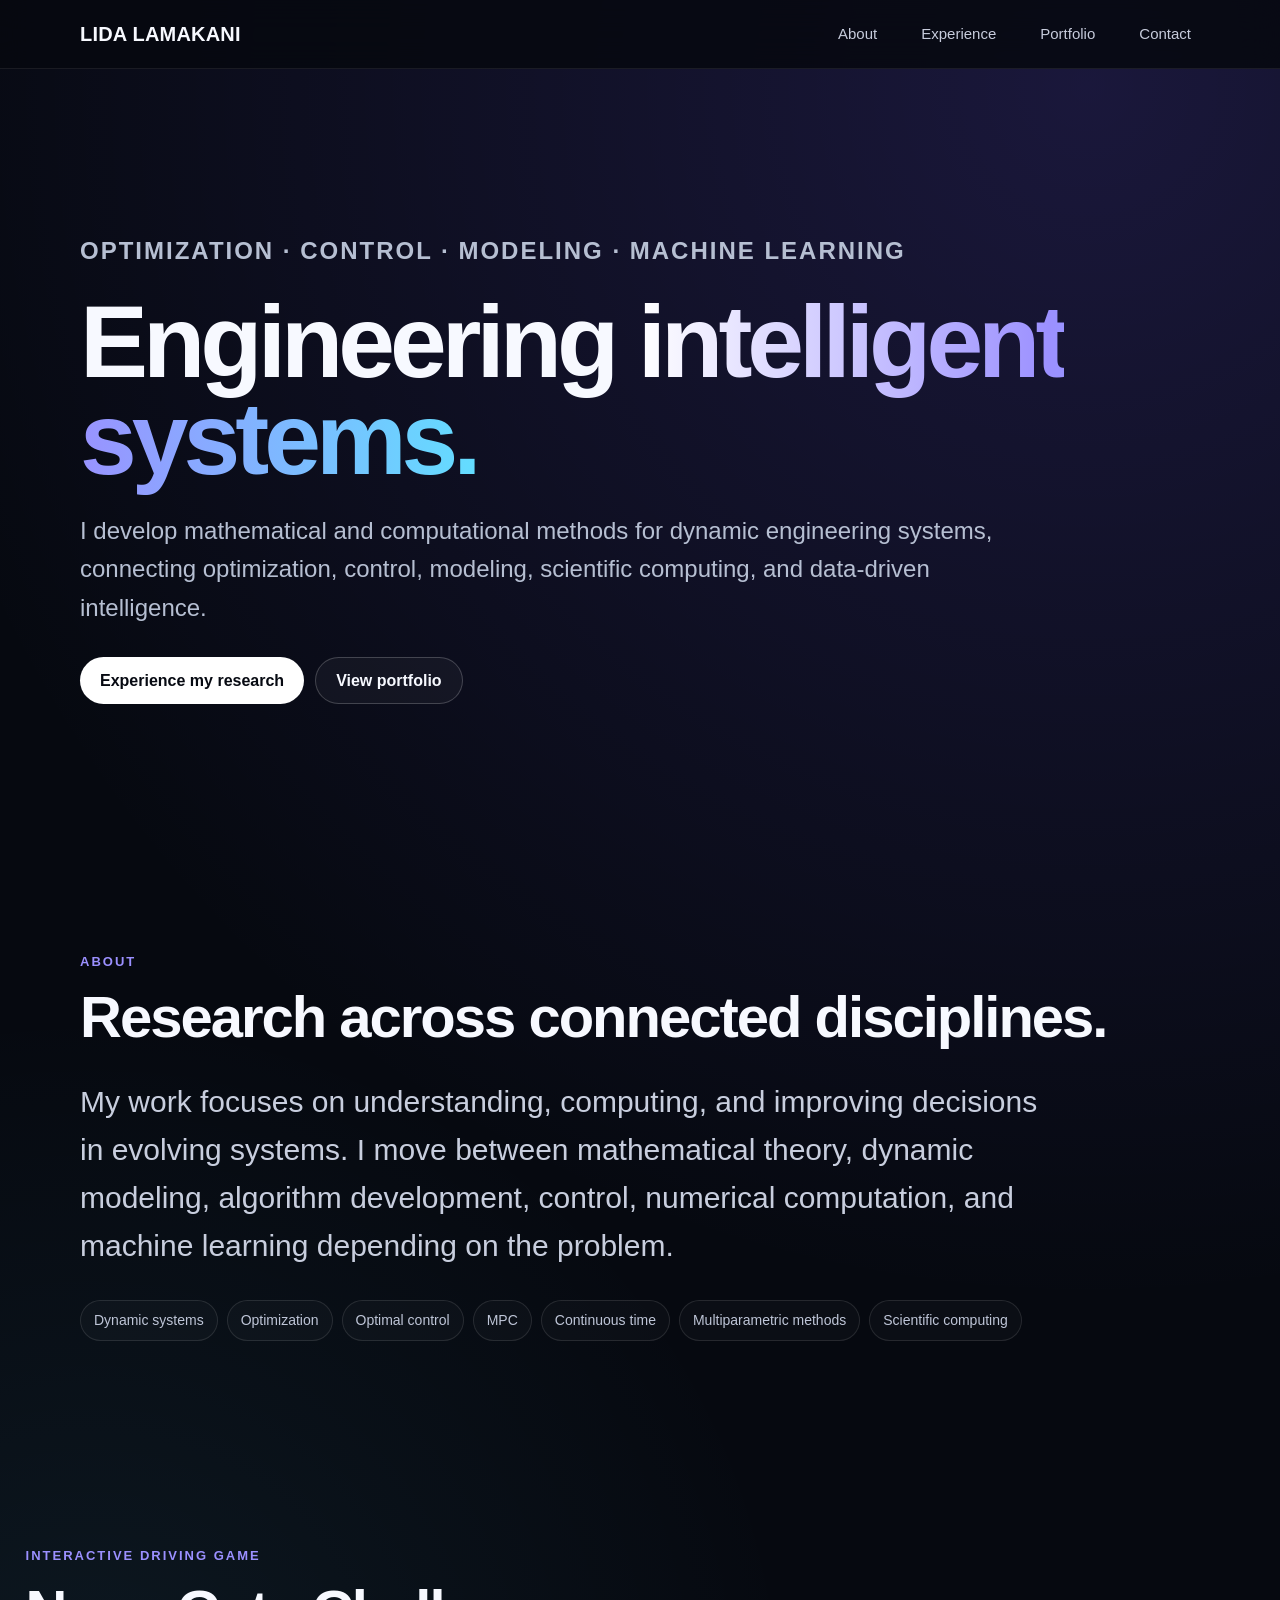
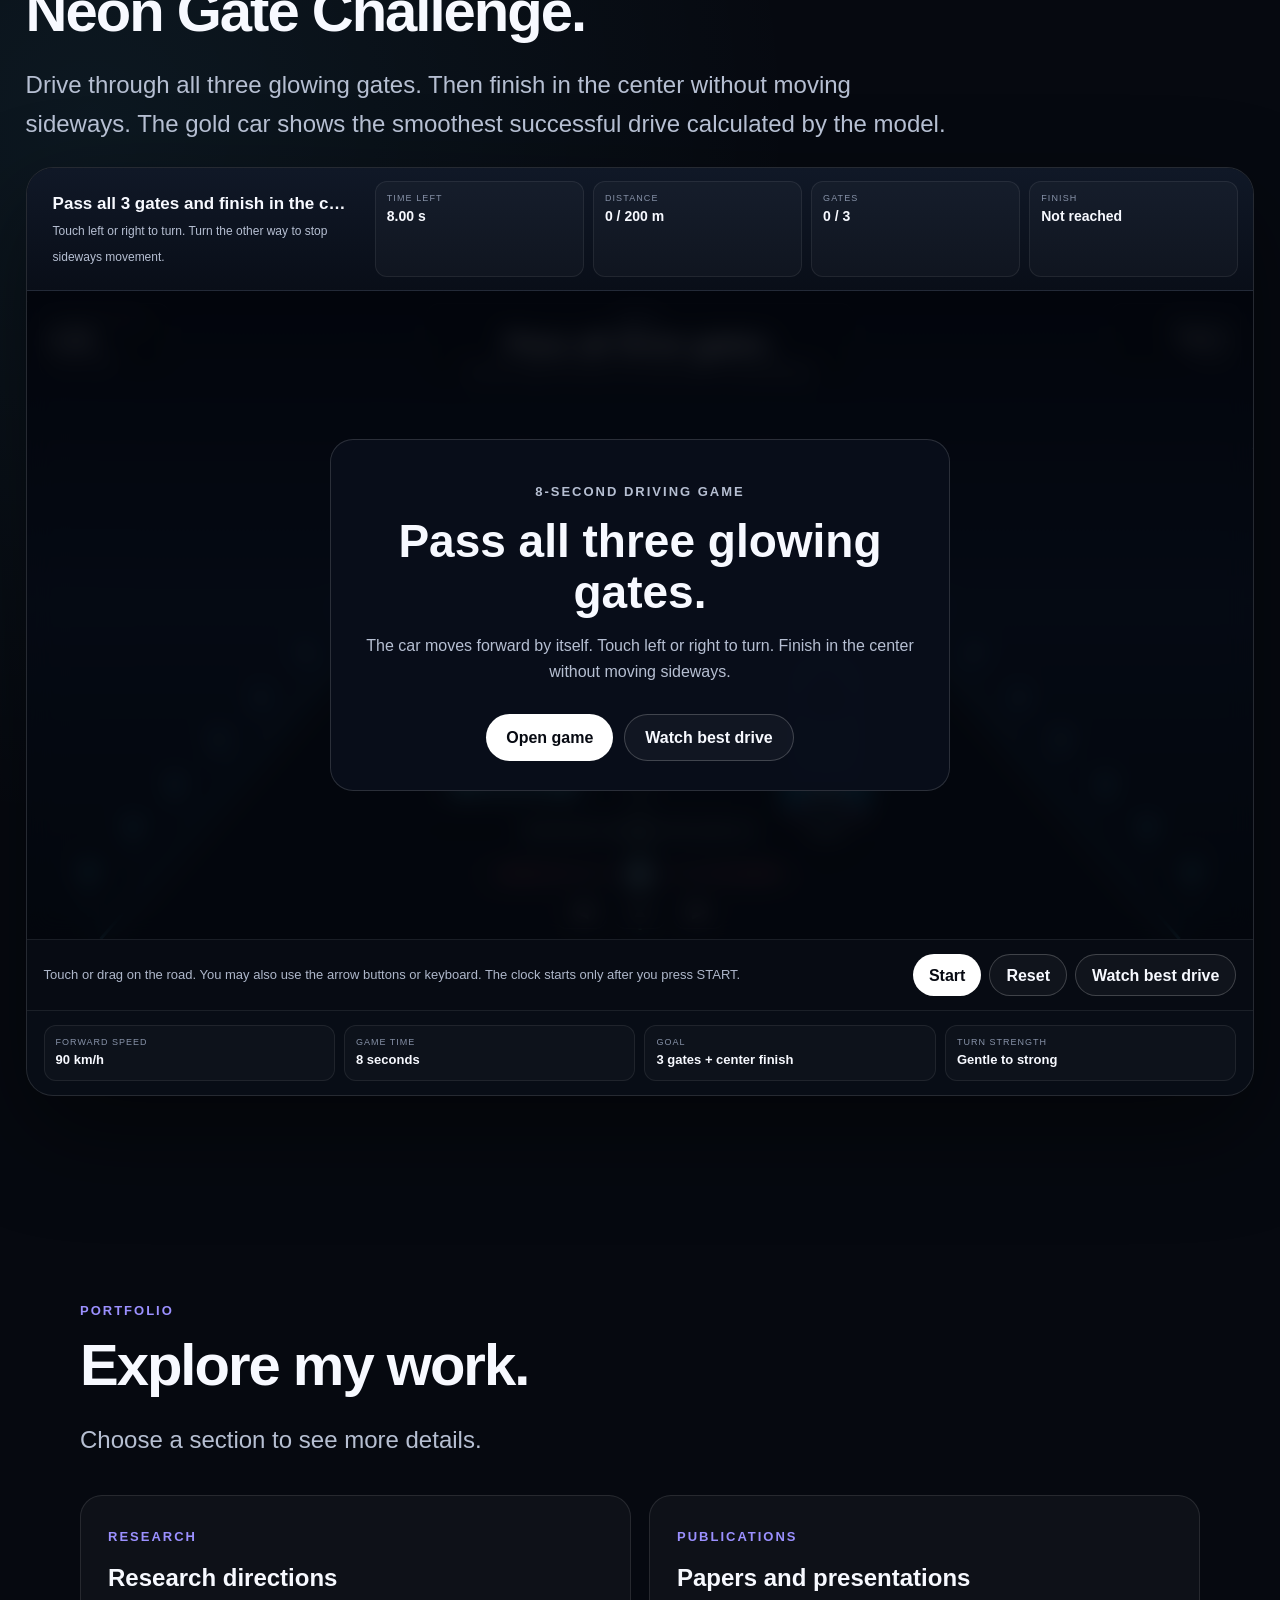
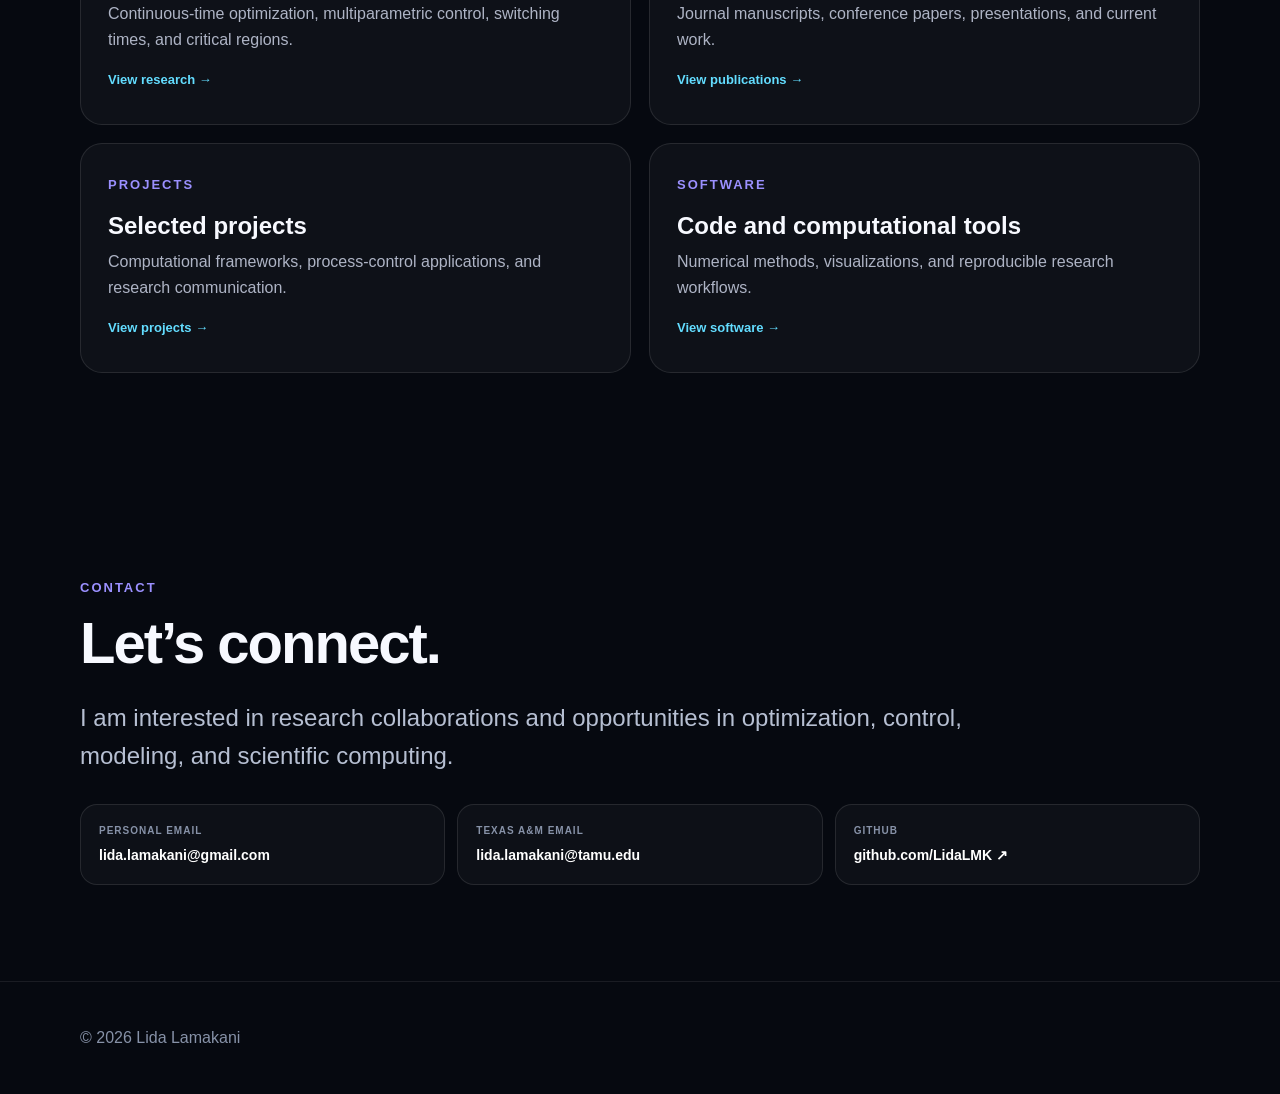
==== index.html @ 60ffd343 "Add files via upload" ====
<!DOCTYPE html>
<html lang="en">
<head>
<meta charset="UTF-8">
<meta name="viewport" content="width=device-width,initial-scale=1,viewport-fit=cover">
<title>Lida Lamakani | Dynamic Optimization and Intelligent Control</title>
<meta name="description" content="Research portfolio of Lida Lamakani in continuous-time dynamic optimization, multiparametric control, scientific computing, and intelligent systems.">

<style>
:root{
  --bg:#060910;
  --panel:#0b111d;
  --panel2:#101827;
  --text:#f7f9ff;
  --muted:#b6bfd2;
  --sub:#8792a8;
  --line:rgba(255,255,255,.10);
  --cyan:#63ddff;
  --violet:#9b90ff;
  --gold:#ffd166;
  --green:#76efb2;
  --red:#ff7087;
  --road:#111923;
}
*{box-sizing:border-box}
html{scroll-behavior:smooth}
body{
  margin:0;
  overflow-x:hidden;
  color:var(--text);
  font-family:Inter,Arial,Helvetica,sans-serif;
  line-height:1.6;
  background:
    radial-gradient(circle at 85% 2%,rgba(117,89,255,.18),transparent 28%),
    radial-gradient(circle at 7% 40%,rgba(99,221,255,.07),transparent 25%),
    var(--bg);
}
a{color:inherit;text-decoration:none}
button,input{font:inherit}
button{color:inherit}
.container{width:min(1120px,90%);margin:auto}
.wide{width:min(1320px,96%);margin:auto}
header{
  position:sticky;top:0;z-index:100;
  border-bottom:1px solid rgba(255,255,255,.08);
  background:rgba(6,9,16,.86);
  backdrop-filter:blur(16px)
}
nav{min-height:68px;display:flex;align-items:center;justify-content:space-between}
.logo{font-weight:900;font-size:20px;letter-spacing:.2px}
.nav{display:flex;gap:26px;color:#c7ccdc;font-size:15px}
.nav a{
  padding:7px 9px;border-radius:9px;transition:.2s
}
.nav a:hover{
  color:#fff;background:rgba(255,255,255,.06)
}
section{scroll-margin-top:86px}
section{padding:96px 0}
.hero{min-height:86vh;display:flex;align-items:center}
.eyebrow,.label{
  color:var(--violet);font-size:13px;font-weight:900;
  letter-spacing:2px;text-transform:uppercase
}
h1{margin:0;font-size:clamp(50px,8.5vw,102px);line-height:.95;letter-spacing:-5px}
h2{margin:12px 0 24px;font-size:clamp(34px,5vw,58px);line-height:1.08;letter-spacing:-2px}
.gradient{
  color:transparent;
  background:linear-gradient(90deg,#fff,var(--violet),var(--cyan));
  -webkit-background-clip:text;background-clip:text
}
.hero p,.section-copy{max-width:930px;color:var(--muted);font-size:clamp(18px,2vw,24px)}
.about{max-width:970px;color:#c8cede;font-size:clamp(20px,2.8vw,30px)}
.buttons{display:flex;flex-wrap:wrap;gap:11px;margin-top:30px}
.btn{
  min-height:47px;padding:0 20px;border:0;border-radius:999px;
  display:inline-flex;align-items:center;justify-content:center;
  font-weight:900;cursor:pointer;transition:.2s
}
.btn:hover{transform:translateY(-2px)}
.btn:disabled{opacity:.42;cursor:not-allowed;transform:none}
.primary{background:#fff;color:#070a12}
.secondary{border:1px solid rgba(255,255,255,.2);background:rgba(255,255,255,.04)}
.cyan-btn{background:var(--cyan);color:#061018}
.fade{opacity:0;transform:translateY(22px);transition:.8s}
.fade.show{opacity:1;transform:none}
.hidden{display:none!important}
.tags{display:flex;flex-wrap:wrap;gap:9px;margin-top:24px}
.tag{
  padding:8px 13px;border:1px solid rgba(255,255,255,.11);
  border-radius:999px;background:rgba(255,255,255,.025);
  color:#bec5d7;font-size:14px
}

/* =========================================================
   GAME
   ========================================================= */
.game-shell{
  overflow:hidden;border:1px solid rgba(255,255,255,.12);
  border-radius:27px;background:#080d16;
  box-shadow:0 38px 100px rgba(0,0,0,.46)
}
.game-hud{
  display:grid;grid-template-columns:1.55fr repeat(4,1fr);
  gap:9px;padding:13px 15px;
  border-bottom:1px solid rgba(255,255,255,.08);
  background:linear-gradient(#101827,#090e18)
}
.game-hud>div{
  min-width:0;padding:9px 11px;border:1px solid rgba(255,255,255,.075);
  border-radius:12px;background:rgba(255,255,255,.028)
}
.game-hud .mission{border:0;background:none}
.game-hud small{display:block;color:var(--sub);font-size:9px;letter-spacing:1.1px;text-transform:uppercase}
.game-hud strong{display:block;white-space:nowrap;overflow:hidden;text-overflow:ellipsis;font-size:14px}
.mission strong{font-size:17px}
.mission span{color:var(--muted);font-size:12px}
.game-scene{
  position:relative;height:min(680px,72vh);min-height:530px;
  overflow:hidden;touch-action:none;user-select:none;
  background:linear-gradient(#030713,#101a2c 50%,#060a12)
}
#roadCanvas{position:absolute;inset:0;width:100%;height:100%;display:block}
.story-card{
  position:absolute;z-index:36;top:12px;left:50%;
  width:min(430px,calc(100% - 150px));transform:translateX(-50%);
  padding:9px 13px;text-align:center;
  border:1px solid rgba(255,255,255,.12);border-radius:15px;
  background:rgba(6,10,18,.82);backdrop-filter:blur(10px);
  pointer-events:none
}
.story-card.flash{animation:storyPop .35s}
@keyframes storyPop{
  0%{transform:translateX(-50%) scale(.97);opacity:.55}
  70%{transform:translateX(-50%) scale(1.01)}
  100%{transform:translateX(-50%) scale(1);opacity:1}
}
.story-card span{display:block;color:#c8cfff;font-size:9px;font-weight:900;letter-spacing:1.4px}
.story-card b{display:block;font-size:clamp(18px,2.2vw,28px);line-height:1.15}
.story-card p{margin:3px 0 0;color:#bbc4d7;font-size:12px;line-height:1.35}
.score-chip{
  position:absolute;z-index:35;left:12px;top:12px;width:132px;
  padding:9px 11px;border:1px solid rgba(255,255,255,.1);
  border-radius:14px;background:rgba(6,10,18,.80);backdrop-filter:blur(9px);
  pointer-events:none
}
.score-chip small{display:block;color:var(--sub);font-size:9px;letter-spacing:1px;text-transform:uppercase}
.score-chip strong{display:block;font-size:22px;line-height:1.1}
.score-chip span{display:block;color:#bfc7d8;font-size:10px}
.next-gate{
  position:absolute;z-index:35;right:12px;top:12px;width:132px;
  padding:9px 11px;text-align:right;border:1px solid rgba(255,255,255,.1);
  border-radius:14px;background:rgba(6,10,18,.80);backdrop-filter:blur(9px);
  pointer-events:none
}
.next-gate small{display:block;color:var(--sub);font-size:9px;letter-spacing:1px;text-transform:uppercase}
.next-gate strong{display:block;font-size:17px;line-height:1.2}
.next-gate span{display:block;color:#bfc7d8;font-size:10px}
.car{
  position:absolute;z-index:26;width:112px;
  transform:translate(-50%,-50%);
  filter:drop-shadow(0 18px 20px rgba(0,0,0,.58));
  pointer-events:none;opacity:1
}
.car.gold{z-index:25;width:104px;opacity:0}
.car.purple{z-index:24;width:104px;opacity:0}
.car.show{opacity:1}
.car svg{display:block;width:100%;overflow:visible}
.car .brake{opacity:.55}
.car-label{
  position:absolute;z-index:31;padding:4px 8px;
  border:1px solid rgba(255,255,255,.13);border-radius:999px;
  background:rgba(4,7,13,.78);font-size:9px;font-weight:900;
  white-space:nowrap;transform:translateX(-50%);opacity:0;pointer-events:none
}
.car-label.show{opacity:1}
.touch-layer{position:absolute;z-index:22;inset:0;touch-action:none;cursor:crosshair}
.touch-guide{
  position:absolute;z-index:33;left:50%;bottom:92px;transform:translateX(-50%);
  width:min(450px,calc(100% - 150px));padding:7px 11px;text-align:center;
  border:1px solid rgba(99,221,255,.18);border-radius:999px;
  background:rgba(5,9,16,.68);color:#c8f5ff;font-size:11px;font-weight:800;
  pointer-events:none;transition:.25s
}
.touch-guide.hide{opacity:0}
.steering-mini{
  position:absolute;z-index:34;left:50%;bottom:53px;transform:translateX(-50%);
  width:min(330px,calc(100% - 170px));height:25px;padding:0 9px;
  display:flex;align-items:center;gap:8px;border-radius:999px;
  border:1px solid rgba(255,255,255,.1);background:rgba(6,10,18,.80);
  pointer-events:none
}
.steering-mini span{font-size:9px;color:var(--sub);font-weight:900}
.steering-track{position:relative;flex:1;height:5px;border-radius:99px;background:linear-gradient(90deg,var(--red),rgba(255,255,255,.18) 50%,var(--red))}
.steering-knob{
  position:absolute;left:50%;top:50%;width:15px;height:15px;
  border:3px solid #fff;border-radius:50%;background:var(--cyan);
  transform:translate(-50%,-50%);box-shadow:0 0 13px rgba(99,221,255,.8)
}
.micro-controls{
  position:absolute;z-index:40;left:50%;bottom:10px;transform:translateX(-50%);
  display:flex;gap:7px
}
.micro-control{
  width:52px;height:36px;border:1px solid rgba(255,255,255,.17);
  border-radius:12px;background:rgba(7,11,19,.78);backdrop-filter:blur(8px);
  color:#fff;font-size:18px;font-weight:900;cursor:pointer;touch-action:none
}
.micro-control:active,.micro-control.active{border-color:var(--cyan);background:rgba(99,221,255,.17)}
.overlay{
  position:absolute;z-index:70;inset:0;display:grid;place-items:center;
  padding:22px;background:rgba(3,6,12,.82);backdrop-filter:blur(12px);
  transition:.28s
}
.overlay.off{opacity:0;visibility:hidden;pointer-events:none}
.overlay-card{
  width:min(620px,100%);padding:29px;text-align:center;
  border:1px solid rgba(255,255,255,.14);border-radius:23px;
  background:rgba(9,14,26,.97)
}
.overlay-card h3{margin:7px 0 12px;font-size:clamp(29px,4.5vw,46px);line-height:1.1}
.overlay-card p{color:var(--muted)}
.result-grid{display:grid;grid-template-columns:repeat(4,1fr);gap:8px;margin:17px 0}
.result-grid div{padding:11px;border-radius:12px;background:rgba(255,255,255,.045)}
.result-grid small{display:block;color:var(--sub);font-size:10px}
.result-grid strong{display:block}
.game-bar{
  display:flex;align-items:center;justify-content:space-between;gap:13px;
  padding:14px 17px;border-top:1px solid rgba(255,255,255,.08);
  background:#070b13
}
.game-bar p{margin:0;color:#aeb7ca;font-size:13px}
.game-actions{display:flex;gap:8px;flex:none}
.game-actions .btn{min-height:42px;padding:0 16px}
.model-strip{
  display:grid;grid-template-columns:repeat(4,1fr);gap:9px;
  padding:14px 17px;border-top:1px solid rgba(255,255,255,.08)
}
.model-strip div{padding:9px 11px;border:1px solid rgba(255,255,255,.075);border-radius:12px;background:rgba(255,255,255,.025)}
.model-strip small{display:block;color:var(--sub);font-size:9px;letter-spacing:1px;text-transform:uppercase}
.model-strip strong{display:block;font-size:13px}

/* =========================================================
   REVEAL
   ========================================================= */
.reveal{
  margin-top:30px;padding:27px;border:1px solid var(--line);
  border-radius:24px;background:rgba(255,255,255,.025)
}
.summary-grid{display:grid;grid-template-columns:repeat(4,1fr);gap:10px;margin:17px 0 26px}
.summary-grid div{padding:13px;border:1px solid rgba(255,255,255,.08);border-radius:14px;background:rgba(255,255,255,.03)}
.summary-grid small{display:block;color:var(--sub);font-size:10px}
.summary-grid strong{display:block;font-size:16px}
.insight-grid{display:grid;grid-template-columns:repeat(3,1fr);gap:13px;margin:20px 0 34px}
.insight-grid article{padding:18px;border:1px solid rgba(255,255,255,.08);border-radius:17px;background:rgba(255,255,255,.028)}
.insight-grid h4{margin:0 0 7px;font-size:19px}
.insight-grid p{margin:0;color:var(--muted);font-size:13px}
.insight-grid div{margin-top:10px;padding:9px;border-radius:10px;background:rgba(255,255,255,.04);font-size:12px}
.legend{display:flex;flex-wrap:wrap;gap:8px;margin:13px 0 18px}
.legend-chip{display:inline-flex;align-items:center;gap:7px;padding:6px 10px;border:1px solid rgba(255,255,255,.09);border-radius:999px;background:rgba(255,255,255,.025);font-size:11px}
.swatch{width:26px;height:4px;border-radius:99px}
.swatch.blue{background:var(--cyan)}
.swatch.gold{background:var(--gold)}
.swatch.purple{background:var(--violet)}
.plot-stack{display:grid;gap:50px}
.plot-card{
  width:min(100%,980px);margin:0 auto;padding:20px;
  border:1px solid rgba(255,255,255,.08);border-radius:19px;
  background:rgba(255,255,255,.022)
}
.plot-card strong{display:block;margin-bottom:12px;font-size:16px}
.plot-card canvas{
  display:block;width:100%;height:320px;border:1px solid rgba(255,255,255,.075);
  border-radius:15px;background:#050912
}
.param-panel{margin-top:38px;padding-top:30px;border-top:1px solid rgba(255,255,255,.08)}
.param-grid{display:grid;grid-template-columns:.85fr 1.15fr;gap:14px}
.param-card{padding:17px;border:1px solid rgba(255,255,255,.08);border-radius:18px;background:rgba(255,255,255,.025)}
.slider-row{display:flex;justify-content:space-between;gap:10px;margin-bottom:10px}
.slider-row strong{font-size:18px}
input[type=range]{width:100%;accent-color:var(--cyan)}
.scenario-buttons{display:grid;grid-template-columns:repeat(3,1fr);gap:8px;margin-top:13px}
.scenario-btn{padding:10px 8px;border:1px solid rgba(255,255,255,.11);border-radius:12px;background:rgba(255,255,255,.03);cursor:pointer;font-weight:800}
.scenario-btn.active{border-color:var(--cyan);background:rgba(99,221,255,.10)}
.param-preview{position:relative;height:310px;overflow:hidden;border:1px solid rgba(255,255,255,.075);border-radius:15px;background:#050912}
#paramCanvas{width:100%;height:100%;display:block}
.tech-note{
  margin-top:20px;padding:20px;border:1px solid rgba(118,239,178,.24);
  border-radius:17px;background:rgba(118,239,178,.055);color:#d8fbe8
}
.tech-note>strong{display:block;margin-bottom:5px;font-size:22px}
.formulation-intro{margin:0 0 14px;color:#c7d3df;font-size:13px}
.formulation-grid{
  display:grid;grid-template-columns:repeat(2,minmax(0,1fr));
  gap:10px
}
.formula-card{
  padding:14px;border:1px solid rgba(255,255,255,.10);
  border-radius:14px;background:rgba(5,10,16,.48)
}
.wide-formula-card{grid-column:1/-1}
.formula-label{
  display:block;color:var(--green);font-size:9px;font-weight:900;
  letter-spacing:1.2px;text-transform:uppercase
}
.formula-main{
  margin:5px 0 6px;color:#fff;
  font-size:clamp(18px,2.3vw,26px);font-weight:850;line-height:1.35
}
.formula-card p{
  margin:0;color:#bdc7d8;font-size:12px;line-height:1.48
}
.gate-formulas{
  display:grid;grid-template-columns:repeat(3,1fr);gap:8px;
  margin:7px 0 8px
}
.gate-formulas div{
  padding:9px;border-radius:10px;
  background:rgba(255,255,255,.04);
  color:#f4f7ff;font-size:12px;line-height:1.45
}
.gold-result-note{
  margin-top:11px;padding:11px 13px;border-radius:12px;
  border:1px solid rgba(255,209,102,.22);
  background:rgba(255,209,102,.065);
  color:#fff1bd;font-size:12px;line-height:1.55
}
.method-footnote{margin:11px 0 0;color:#bfe9d2;font-size:12px;line-height:1.5}
.mp-why{
  margin:20px 0 18px;padding:18px;border:1px solid rgba(155,144,255,.28);
  border-radius:17px;background:
    radial-gradient(circle at 92% 10%,rgba(155,144,255,.14),transparent 32%),
    rgba(155,144,255,.055)
}
.mp-why>strong{display:block;font-size:21px;margin-bottom:7px}
.mp-why p{margin:0;color:var(--muted);font-size:14px}
.mp-flow{
  display:grid;grid-template-columns:1fr auto 1fr auto 1fr;gap:9px;
  align-items:center;margin-top:14px
}
.mp-flow span{
  min-height:58px;padding:10px 12px;display:grid;place-items:center;text-align:center;
  border:1px solid rgba(255,255,255,.10);border-radius:13px;
  background:rgba(255,255,255,.035);font-size:12px;font-weight:850
}
.mp-flow b{color:var(--cyan);font-size:20px}
.mp-honesty{
  margin-top:12px;padding:10px 12px;border-left:3px solid var(--cyan);
  background:rgba(99,221,255,.055);color:#c8f5ff;font-size:12px
}


/* =========================================================
   PORTFOLIO
   ========================================================= */
.portal-grid{display:grid;grid-template-columns:repeat(2,1fr);gap:18px;margin-top:36px}
.portal{min-height:230px;padding:27px;border:1px solid var(--line);border-radius:22px;background:rgba(255,255,255,.035);transition:.3s}
.portal:hover{transform:translateY(-5px);border-color:rgba(155,144,255,.55)}
.portal h3{margin:14px 0 9px;font-size:24px;line-height:1.22}
.portal p{color:#aeb4c5;margin:0}
.work-type{
  display:inline-flex;padding:6px 9px;border-radius:999px;
  background:rgba(155,144,255,.10);
  border:1px solid rgba(155,144,255,.22);
  color:#d6d1ff;font-size:10px;font-weight:900;
  letter-spacing:1px;text-transform:uppercase
}
.work-tags{display:flex;flex-wrap:wrap;gap:6px;margin-top:16px}
.work-tags span{
  padding:6px 9px;border-radius:999px;
  border:1px solid rgba(255,255,255,.08);
  background:rgba(255,255,255,.025);
  color:#bfc7d7;font-size:11px
}
.portal-link{
  display:inline-block;margin-top:18px;
  color:var(--cyan);font-weight:900;font-size:13px
}
.portal-more{
  display:inline-block;margin-top:18px;
  color:var(--cyan);font-size:13px;font-weight:900
}
.software-portal{border-color:rgba(99,221,255,.18)}
.contact-links{
  display:grid;grid-template-columns:repeat(3,minmax(0,1fr));
  gap:12px;margin-top:28px
}
.contact-card{
  padding:18px;border:1px solid rgba(255,255,255,.10);
  border-radius:17px;background:rgba(255,255,255,.03);
  transition:.25s;overflow-wrap:anywhere
}
.contact-card:hover{
  transform:translateY(-3px);
  border-color:rgba(99,221,255,.38)
}
.contact-card span{
  display:block;color:var(--sub);font-size:10px;font-weight:900;
  letter-spacing:1px;text-transform:uppercase
}
.contact-card strong{
  display:block;margin-top:5px;color:#fff;font-size:14px
}
footer{padding:43px 0;border-top:1px solid rgba(255,255,255,.08);color:var(--sub)}

@media(max-width:980px){
  .game-hud{grid-template-columns:repeat(2,1fr)}
  .game-hud .mission{grid-column:1/-1}
  .model-strip,.summary-grid{grid-template-columns:repeat(2,1fr)}
  .insight-grid,.param-grid{grid-template-columns:1fr}
}
@media(max-width:760px){
  nav{
    min-height:auto;flex-wrap:wrap;gap:6px;
    padding:8px 0 9px
  }
  .logo{
    width:100%;text-align:center;font-size:16px
  }
  .nav{
    display:grid;width:100%;
    grid-template-columns:repeat(4,minmax(0,1fr));
    gap:4px;font-size:12px
  }
  .nav a{
    padding:7px 2px;text-align:center;
    border:1px solid rgba(255,255,255,.07);
    background:rgba(255,255,255,.025)
  }
  section{scroll-margin-top:104px}
  h1{letter-spacing:-3px}
  section{padding:78px 0}
  .wide{width:98%}
  .game-scene{height:68vh;min-height:520px}
  .story-card{
    top:8px;width:min(310px,calc(100% - 118px));
    padding:7px 9px
  }
  .story-card b{font-size:17px}
  .story-card p{font-size:10px}
  .score-chip,.next-gate{top:8px;width:96px;padding:7px 8px}
  .score-chip strong{font-size:17px}
  .next-gate strong{font-size:13px}
  .score-chip span,.next-gate span{display:none}
  .touch-guide{bottom:78px;width:min(300px,calc(100% - 90px));font-size:10px}
  .steering-mini{bottom:45px;width:min(260px,calc(100% - 100px))}
  .micro-controls{bottom:7px}
  .micro-control{width:46px;height:33px}
  .car{width:92px}.car.gold,.car.purple{width:88px}
  .game-bar{align-items:stretch;flex-direction:column}
  .game-actions{width:100%}
  .game-actions .btn{flex:1}
  .model-strip,.summary-grid,.result-grid{grid-template-columns:1fr}
  .plot-card{padding:12px}
  .plot-card canvas{height:280px}
  .portal-grid{grid-template-columns:1fr}
  .contact-links{grid-template-columns:1fr}
  .scenario-buttons{grid-template-columns:1fr}
  .formulation-grid{grid-template-columns:1fr}
  .wide-formula-card{grid-column:auto}
  .gate-formulas{grid-template-columns:1fr}
  .tech-note{padding:15px}
  .formula-card{padding:12px}
  .mp-flow{grid-template-columns:1fr}
  .mp-flow b{transform:rotate(90deg);justify-self:center}

}
@media(max-width:500px){
  .game-scene{height:66vh;min-height:470px}
  .story-card{top:7px;max-width:230px}
  .story-card p{display:none}
  .score-chip small,.next-gate small{font-size:7px}
  .score-chip,.next-gate{width:78px}
  .score-chip span,.next-gate span{display:none}
  .touch-guide{bottom:72px}
  .steering-mini{bottom:42px}
  .micro-control{width:43px;height:31px;font-size:16px}
}
</style>
</head>

<body>
<header>
  <nav class="container">
    <a class="logo" href="#home">LIDA LAMAKANI</a>
    <div class="nav">
      <a href="#about">About</a>
      <a href="#experience">Experience</a>
      <a href="#portfolio">Portfolio</a>
      <a href="#contact">Contact</a>
    </div>
  </nav>
</header>

<main>
<section class="hero" id="home">
  <div class="container fade">
    <p class="eyebrow">Optimization · Control · Modeling · Machine Learning</p>
    <h1>Engineering <span class="gradient">intelligent systems.</span></h1>
    <p>
      I develop mathematical and computational methods for dynamic engineering systems,
      connecting optimization, control, modeling, scientific computing, and data-driven intelligence.
    </p>
    <div class="buttons">
      <a class="btn primary" href="#experience">Experience my research</a>
      <a class="btn secondary" href="#portfolio">View portfolio</a>
    </div>
  </div>
</section>

<section id="about">
  <div class="container fade">
    <p class="label">About</p>
    <h2>Research across connected disciplines.</h2>
    <p class="about">
      My work focuses on understanding, computing, and improving decisions in evolving systems.
      I move between mathematical theory, dynamic modeling, algorithm development, control,
      numerical computation, and machine learning depending on the problem.
    </p>
    <div class="tags">
      <span class="tag">Dynamic systems</span>
      <span class="tag">Optimization</span>
      <span class="tag">Optimal control</span>
      <span class="tag">MPC</span>
      <span class="tag">Continuous time</span>
      <span class="tag">Multiparametric methods</span>
      <span class="tag">Scientific computing</span>
    </div>
  </div>
</section>

<section id="experience">
  <div class="wide fade">
    <p class="label">Interactive driving game</p>
    <h2>Neon Gate Challenge.</h2>
    <p class="section-copy">
      Drive through all three glowing gates. Then finish in the center without moving sideways.
      The gold car shows the smoothest successful drive calculated by the model.
    </p>

    <div class="game-shell">
      <div class="game-hud">
        <div class="mission">
          <strong>Pass all 3 gates and finish in the center</strong>
          <span>Touch left or right to turn. Turn the other way to stop sideways movement.</span>
        </div>
        <div><small>Time left</small><strong id="hudTime">8.00 s</strong></div>
        <div><small>Distance</small><strong id="hudDistance">0 / 200 m</strong></div>
        <div><small>Gates</small><strong id="hudGates">0 / 3</strong></div>
        <div><small>Finish</small><strong id="hudFinish">Not reached</strong></div>
      </div>

      <div class="game-scene" id="gameScene">
        <canvas id="roadCanvas"></canvas>

        <div class="score-chip">
          <small>Turning effort</small>
          <strong id="effortValue">0.00</strong>
          <span>Lower is better</span>
        </div>

        <div class="story-card" id="storyCard">
          <span id="storyKicker">READY</span>
          <b id="storyTitle">Pass all three gates.</b>
          <p id="storyText">Touch left or right to turn. Lift your finger to stop turning.</p>
        </div>

        <div class="next-gate">
          <small>Next gate</small>
          <strong id="nextGateName">Gate 1</strong>
          <span id="nextGateTime">in 2.00 s</span>
        </div>

        <div class="car" id="playerCar"></div>
        <div class="car gold" id="goldCar"></div>
        <div class="car purple" id="purpleCar"></div>

        <div class="car-label" id="playerLabel">YOUR DRIVE</div>
        <div class="car-label" id="goldLabel">BEST PATH</div>
        <div class="car-label" id="purpleLabel">0.5 s UPDATES</div>

        <div class="touch-layer" id="touchLayer"></div>

        <div class="touch-guide" id="touchGuide">
          Touch the left or right side of the road to turn.
        </div>

        <div class="steering-mini">
          <span>L</span>
          <div class="steering-track"><i class="steering-knob" id="steeringKnob"></i></div>
          <span>R</span>
        </div>

        <div class="micro-controls" aria-label="Backup steering controls">
          <button class="micro-control" id="leftControl" aria-label="Turn left">◀</button>
          <button class="micro-control" id="straightControl" aria-label="Go straight">▲</button>
          <button class="micro-control" id="rightControl" aria-label="Turn right">▶</button>
        </div>

        <div class="overlay" id="introOverlay">
          <div class="overlay-card">
            <p class="label">8-second driving game</p>
            <h3>Pass all three glowing gates.</h3>
            <p>
              The car moves forward by itself. Touch left or right to turn.
              Finish in the center without moving sideways.
            </p>
            <div class="buttons" style="justify-content:center">
              <button class="btn primary" id="enterButton">Open game</button>
              <button class="btn secondary" id="watchButton">Watch best drive</button>
            </div>
          </div>
        </div>

        <div class="overlay off" id="resultOverlay">
          <div class="overlay-card">
            <p class="label">Your run</p>
            <h3 id="resultTitle">Run complete.</h3>
            <div class="result-grid">
              <div><small>Gates passed</small><strong id="resultGates">—</strong></div>
              <div><small>Distance from center</small><strong id="resultOffset">—</strong></div>
              <div><small>Sideways movement</small><strong id="resultHeading">—</strong></div>
              <div><small>Turning effort</small><strong id="resultEffort">—</strong></div>
            </div>
            <p id="resultText"></p>
            <p style="font-size:12px;color:#c8f5ff">Your drive and the best drive will replay next.</p>
          </div>
        </div>
      </div>

      <div class="game-bar">
        <p>
          Touch or drag on the road. You may also use the arrow buttons or keyboard.
          The clock starts only after you press START.
        </p>
        <div class="game-actions">
          <button class="btn primary" id="startButton">Start</button>
          <button class="btn secondary" id="resetButton">Reset</button>
          <button class="btn secondary" id="exactButton">Watch best drive</button>
        </div>
      </div>

      <div class="model-strip">
        <div><small>Forward speed</small><strong>90 km/h</strong></div>
        <div><small>Game time</small><strong>8 seconds</strong></div>
        <div><small>Goal</small><strong>3 gates + center finish</strong></div>
        <div><small>Turn strength</small><strong>Gentle to strong</strong></div>
      </div>
    </div>

    <div class="reveal hidden" id="revealSection">
      <p class="label">What the game showed</p>
      <h2>The best drive is calculated, not drawn.</h2>

      <div class="summary-grid">
        <div><small>Best turning effort</small><strong id="bestEffort">—</strong></div>
        <div><small>First turn change</small><strong id="firstReversal">—</strong></div>
        <div><small>0.5-second turning effort</small><strong id="sampledEffort">—</strong></div>
        <div><small>Starting position</small><strong id="startParameter">—</strong></div>
      </div>

      <div class="insight-grid">
        <article>
          <h4>Why timing matters</h4>
          <p>The same turn, made too early or too late, can miss the next gate.</p>
          <div id="timeInsight">—</div>
        </article>
        <article>
          <h4>Why continuous control matters</h4>
          <p>Gold can change its turn at any moment. Purple can change only every 0.5 seconds.</p>
          <div id="continuousInsight">—</div>
        </article>
        <article>
          <h4>Why multiparametric optimization helps</h4>
          <p>A different starting position needs a different best drive. These answers can be calculated before the car starts.</p>
          <div id="parameterInsight">—</div>
        </article>
      </div>

      <div class="legend">
        <span class="legend-chip"><i class="swatch blue"></i>Your drive</span>
        <span class="legend-chip"><i class="swatch gold"></i>Best drive</span>
        <span class="legend-chip"><i class="swatch purple"></i>Updated every 0.5 seconds</span>
      </div>

      <div class="plot-stack">
        <div class="plot-card">
          <strong>Driving path</strong>
          <canvas id="pathChart"></canvas>
        </div>
        <div class="plot-card">
          <strong>Turn strength over time</strong>
          <canvas id="inputChart"></canvas>
        </div>
        <div class="plot-card">
          <strong>Best drive compared with 0.5-second updates</strong>
          <canvas id="timingChart"></canvas>
        </div>
      </div>

      <div class="param-panel">
        <p class="label">Why multiparametric optimization helps</p>
        <h2>Different starts need different best drives.</h2>
        <p class="section-copy">
          Solving the problem again for every new starting position can be slow.
          Multiparametric optimization calculates the answers in advance.
        </p>

        <div class="mp-why">
          <strong>Calculate first. Use the answer right away.</strong>
          <p>
            It groups starting positions that use the same type of best drive.
            It then stores the right control rule for each group.
          </p>

          <div class="mp-flow" aria-label="Multiparametric online control sequence">
            <span>Measure the starting position</span>
            <b>→</b>
            <span>Find its group<br>(critical region)</span>
            <b>→</b>
            <span>Use the stored control rule</span>
          </div>

          <div class="mp-honesty">
            This demo recalculates the answer when you move the slider so you can see the change.
            A full multiparametric controller would calculate all groups and rules before the car starts.
          </div>
        </div>

        <div class="param-grid">
          <div class="param-card">
            <div class="slider-row">
              <span>Starting position</span>
              <strong id="parameterValue">+2.30 m</strong>
            </div>
            <input id="parameterSlider" type="range" min="-3" max="3" value="2.3" step="0.05">
            <div class="scenario-buttons">
              <button class="scenario-btn" data-start="-2.7">Left start</button>
              <button class="scenario-btn" data-start="0">Center start</button>
              <button class="scenario-btn active" data-start="2.3">Right start</button>
            </div>
            <div style="margin-top:15px;color:var(--muted);font-size:13px" id="activeSetText">—</div>
            <div class="buttons">
              <button class="btn cyan-btn" id="loadScenarioButton">Use this start</button>
            </div>
          </div>

          <div class="param-card">
            <div class="param-preview">
              <canvas id="paramCanvas"></canvas>
            </div>
          </div>
        </div>

        <div class="tech-note">
          <strong>How the best drive is calculated</strong>
          <p class="formulation-intro">
            The computer chooses the sideways acceleration <b>u(t)</b> over the 8-second drive.
          </p>

          <div class="formulation-grid">
            <div class="formula-card">
              <span class="formula-label">Objective</span>
              <div class="formula-main">
                Minimize&nbsp;
                J = ∫<sub>0</sub><sup>8</sup> u(t)<sup>2</sup> dt
              </div>
              <p>Use as little strong sideways movement as possible.</p>
            </div>

            <div class="formula-card">
              <span class="formula-label">Car model</span>
              <div class="formula-main">
                ẏ(t) = v(t), &nbsp;&nbsp; v̇(t) = u(t)
              </div>
              <p>
                <b>y</b> is sideways position, <b>v</b> is sideways speed,
                and <b>u</b> is sideways acceleration.
              </p>
            </div>

            <div class="formula-card">
              <span class="formula-label">Starting condition</span>
              <div class="formula-main">
                y(0) = y<sub>0</sub>, &nbsp;&nbsp; v(0) = 0
              </div>
              <p>The car starts at the selected position with no sideways movement.</p>
            </div>

            <div class="formula-card">
              <span class="formula-label">Finish condition</span>
              <div class="formula-main">
                y(8) = 0, &nbsp;&nbsp; v(8) = 0
              </div>
              <p>Finish in the center and stop moving sideways.</p>
            </div>

            <div class="formula-card wide-formula-card">
              <span class="formula-label">Gate conditions</span>
              <div class="gate-formulas">
                <div><b>Gate 1 at 2.0 s:</b> −2.0 ≤ y(2.0) ≤ −0.8 m</div>
                <div><b>Gate 2 at 4.1 s:</b> &nbsp;1.1 ≤ y(4.1) ≤ &nbsp;2.3 m</div>
                <div><b>Gate 3 at 6.2 s:</b> −1.8 ≤ y(6.2) ≤ −0.6 m</div>
              </div>
              <p>The car must be inside each glowing gate when it reaches that gate.</p>
            </div>
          </div>

          <div class="gold-result-note">
            <b>Gold car:</b> among all drives that satisfy the model and every condition above,
            the gold drive has the smallest value of <b>J</b>. It is calculated, not drawn by hand.
          </div>

          <p class="method-footnote">
            This simple model is used to make the control idea easy to see.
          </p>
        </div>
      </div>
    </div>
  </div>
</section>

<section id="portfolio">
  <div class="container fade">
    <p class="label">Portfolio</p>
    <h2>Explore my work.</h2>
    <p class="section-copy">
      Choose a section to see more details.
    </p>

    <div class="portal-grid">
      <a class="portal" href="./research.html">
        <span class="label">Research</span>
        <h3>Research directions</h3>
        <p>
          Continuous-time optimization, multiparametric control,
          switching times, and critical regions.
        </p>
        <span class="portal-more">View research →</span>
      </a>

      <a class="portal" href="./publications.html">
        <span class="label">Publications</span>
        <h3>Papers and presentations</h3>
        <p>
          Journal manuscripts, conference papers,
          presentations, and current work.
        </p>
        <span class="portal-more">View publications →</span>
      </a>

      <a class="portal" href="./projects.html">
        <span class="label">Projects</span>
        <h3>Selected projects</h3>
        <p>
          Computational frameworks, process-control applications,
          and research communication.
        </p>
        <span class="portal-more">View projects →</span>
      </a>

      <a class="portal" href="./software.html">
        <span class="label">Software</span>
        <h3>Code and computational tools</h3>
        <p>
          Numerical methods, visualizations,
          and reproducible research workflows.
        </p>
        <span class="portal-more">View software →</span>
      </a>
    </div>
  </div>
</section>

<section id="contact">
  <div class="container fade">
    <p class="label">Contact</p>
    <h2>Let’s connect.</h2>
    <p class="section-copy">
      I am interested in research collaborations and opportunities in optimization,
      control, modeling, and scientific computing.
    </p>

    <div class="contact-links">
      <a class="contact-card" href="mailto:lida.lamakani@gmail.com">
        <span>Personal email</span>
        <strong>lida.lamakani@gmail.com</strong>
      </a>

      <a class="contact-card" href="mailto:lida.lamakani@tamu.edu">
        <span>Texas A&amp;M email</span>
        <strong>lida.lamakani@tamu.edu</strong>
      </a>

      <a class="contact-card" href="https://github.com/LidaLMK" target="_blank" rel="noopener">
        <span>GitHub</span>
        <strong>github.com/LidaLMK ↗</strong>
      </a>
    </div>
  </div>
</section>
</main>

<footer><div class="container">© <span id="year"></span> Lida Lamakani</div></footer>

<script>
"use strict";

const $=id=>document.getElementById(id);
$("year").textContent=new Date().getFullYear();

const fadeObserver=new IntersectionObserver(entries=>{
  entries.forEach(entry=>{if(entry.isIntersecting)entry.target.classList.add("show")});
},{threshold:.12});
document.querySelectorAll(".fade").forEach(el=>fadeObserver.observe(el));

const CFG={
  T:8,
  speed:25,
  roadHalf:4.5,
  uMax:8.5,
  visualSteerDeg:8,
  gateTimes:[2.0,4.1,6.2],
  gateCenters:[-1.4,1.7,-1.2],
  gateHalf:[.6,.6,.6],
  finishY:0,
  finishVy:0,
  sampledDt:.5
};

const DPR=Math.min(window.devicePixelRatio||1,2);
let roadCtx=null,roadW=0,roadH=0,roadOffset=0;
let selectedStart=2.3;
let exactPlan=null;
let playerHistory=[];
let exactHistory=[];
let sampledHistory=[];
let autoFrame=null;
let timers=[];
let mode="idle";

const game={
  running:false,
  t:0,
  y:selectedStart,
  vy:0,
  u:0,
  effort:0,
  gates:[false,false,false],
  gateErrors:[null,null,null],
  offRoad:false,
  lastFrame:performance.now()
};

const input={
  pointer:null,
  u:0,
  keyLeft:false,
  keyRight:false
};

function clamp(v,a,b){return Math.max(a,Math.min(b,v))}
function fmt(v,d=2){return Number.isFinite(v)?v.toFixed(d):"—"}
function signed(v,d=2,suffix=""){return `${v>=0?"+":""}${fmt(v,d)}${suffix}`}
function later(fn,ms){const id=setTimeout(fn,ms);timers.push(id);return id}
function clearAutomation(){
  timers.splice(0).forEach(clearTimeout);
  if(autoFrame){cancelAnimationFrame(autoFrame);autoFrame=null}
}
function story(kicker,title,text){
  $("storyKicker").textContent=kicker;
  $("storyTitle").textContent=title;
  $("storyText").textContent=text;
  $("storyCard").classList.remove("flash");
  void $("storyCard").offsetWidth;
  $("storyCard").classList.add("flash");
}

function carSvg(main,dark,glass="#17324a"){
  const uid=Math.random().toString(36).slice(2);
  return `
  <svg viewBox="0 0 180 330" aria-hidden="true">
    <defs>
      <linearGradient id="body-${uid}" x1="0" y1="0" x2="0" y2="1">
        <stop offset="0" stop-color="#f2fdff"/>
        <stop offset=".16" stop-color="${main}"/>
        <stop offset=".64" stop-color="${dark}"/>
        <stop offset="1" stop-color="#03111c"/>
      </linearGradient>
      <linearGradient id="glass-${uid}" x1="0" y1="0" x2="0" y2="1">
        <stop offset="0" stop-color="#477493"/>
        <stop offset="1" stop-color="#030912"/>
      </linearGradient>
      <filter id="glow-${uid}" x="-100%" y="-100%" width="300%" height="300%">
        <feGaussianBlur stdDeviation="4" result="b"/>
        <feMerge><feMergeNode in="b"/><feMergeNode in="SourceGraphic"/></feMerge>
      </filter>
    </defs>
    <ellipse cx="90" cy="297" rx="68" ry="22" fill="#000" opacity=".46"/>
    <rect x="15" y="72" width="18" height="72" rx="8" fill="#02040a"/>
    <rect x="147" y="72" width="18" height="72" rx="8" fill="#02040a"/>
    <rect x="15" y="210" width="18" height="70" rx="8" fill="#02040a"/>
    <rect x="147" y="210" width="18" height="70" rx="8" fill="#02040a"/>
    <path d="M90 8C124 8 148 31 154 63L161 247C160 286 133 315 90 322C47 315 20 286 19 247L26 63C32 31 56 8 90 8Z" fill="url(#body-${uid})" stroke="rgba(255,255,255,.40)" stroke-width="2"/>
    <path d="M49 72C57 42 69 28 90 28C111 28 123 42 131 72L122 119H58Z" fill="url(#glass-${uid})"/>
    <path d="M56 203H124L133 254C120 275 108 286 90 286C72 286 60 275 47 254Z" fill="url(#glass-${uid})"/>
    <path d="M41 145C64 132 116 132 139 145L136 196C113 207 67 207 44 196Z" fill="${main}" opacity=".72"/>
    <path d="M36 58L55 46L62 67L38 75Z" fill="#e8fbff" filter="url(#glow-${uid})"/>
    <path d="M144 58L125 46L118 67L142 75Z" fill="#e8fbff" filter="url(#glow-${uid})"/>
    <path class="brake" d="M35 265L58 273L53 293L30 281Z" fill="#ff3454"/>
    <path class="brake" d="M145 265L122 273L127 293L150 281Z" fill="#ff3454"/>
    <path d="M90 14V315" stroke="rgba(255,255,255,.20)" stroke-width="3"/>
    <path d="M46 126C69 118 111 118 134 126" fill="none" stroke="rgba(255,255,255,.34)" stroke-width="3"/>
    <path d="M45 229C68 238 112 238 135 229" fill="none" stroke="rgba(255,255,255,.22)" stroke-width="3"/>
    <rect x="65" y="292" width="50" height="17" rx="5" fill="#eefbff"/>
    <text x="90" y="304" text-anchor="middle" font-family="Arial" font-weight="900" font-size="10" fill="#071019">LIDA</text>
  </svg>`;
}
$("playerCar").innerHTML=carSvg("#23c8f4","#056f9f");
$("goldCar").innerHTML=carSvg("#ffd166","#a56a09","#2a210a");
$("purpleCar").innerHTML=carSvg("#9b90ff","#5546ad","#251f5b");

/* =========================================================
   EXACT MINIMUM-ENERGY SPLINE
   ========================================================= */

function solveLinear(A,b){
  const n=A.length;
  const M=A.map((row,i)=>[...row,b[i]]);
  for(let k=0;k<n;k++){
    let pivot=k;
    for(let i=k+1;i<n;i++)if(Math.abs(M[i][k])>Math.abs(M[pivot][k]))pivot=i;
    if(Math.abs(M[pivot][k])<1e-11)throw new Error("Singular system");
    [M[k],M[pivot]]=[M[pivot],M[k]];
    const d=M[k][k];
    for(let j=k;j<=n;j++)M[k][j]/=d;
    for(let i=0;i<n;i++){
      if(i===k)continue;
      const f=M[i][k];
      for(let j=k;j<=n;j++)M[i][j]-=f*M[k][j];
    }
  }
  return M.map(row=>row[n]);
}

function splineSecondDerivatives(times,values,startSlope=0,endSlope=0){
  const n=times.length-1;
  const h=Array.from({length:n},(_,i)=>times[i+1]-times[i]);
  const A=Array.from({length:n+1},()=>Array(n+1).fill(0));
  const b=Array(n+1).fill(0);

  A[0][0]=2*h[0];
  A[0][1]=h[0];
  b[0]=6*((values[1]-values[0])/h[0]-startSlope);

  for(let i=1;i<n;i++){
    A[i][i-1]=h[i-1];
    A[i][i]=2*(h[i-1]+h[i]);
    A[i][i+1]=h[i];
    b[i]=6*((values[i+1]-values[i])/h[i]-(values[i]-values[i-1])/h[i-1]);
  }

  A[n][n-1]=h[n-1];
  A[n][n]=2*h[n-1];
  b[n]=6*(endSlope-(values[n]-values[n-1])/h[n-1]);
  return solveLinear(A,b);
}

function splineEnergy(times,values,M){
  let E=0;
  for(let i=0;i<times.length-1;i++){
    const h=times[i+1]-times[i];
    E+=h/3*(M[i]*M[i]+M[i]*M[i+1]+M[i+1]*M[i+1]);
  }
  return E;
}

function splineState(plan,t){
  const times=plan.times,values=plan.values,M=plan.M;
  const tt=clamp(t,times[0],times.at(-1));
  let i=times.length-2;
  for(let k=0;k<times.length-1;k++){
    if(tt<=times[k+1]+1e-10){i=k;break}
  }
  const h=times[i+1]-times[i];
  const a=(times[i+1]-tt)/h;
  const b=(tt-times[i])/h;

  const y=
    M[i]*Math.pow(times[i+1]-tt,3)/(6*h)+
    M[i+1]*Math.pow(tt-times[i],3)/(6*h)+
    (values[i]-M[i]*h*h/6)*a+
    (values[i+1]-M[i+1]*h*h/6)*b;

  const vy=
    -M[i]*Math.pow(times[i+1]-tt,2)/(2*h)+
    M[i+1]*Math.pow(tt-times[i],2)/(2*h)+
    (values[i+1]-values[i])/h-
    (M[i+1]-M[i])*h/6;

  const u=M[i]*a+M[i+1]*b;
  return{t:tt,y,vy,u};
}

function energyForWaypoints(start,waypoints){
  const times=[0,...CFG.gateTimes,CFG.T];
  const values=[start,...waypoints,0];
  const M=splineSecondDerivatives(times,values,0,0);
  return splineEnergy(times,values,M);
}

function quadraticEnergyModel(start){
  const m=3;
  const zero=[0,0,0];
  const c=energyForWaypoints(start,zero);
  const H=Array.from({length:m},()=>Array(m).fill(0));
  const f=Array(m).fill(0);
  const Eplus=[],Eminus=[];

  for(let i=0;i<m;i++){
    const ep=[0,0,0],em=[0,0,0];
    ep[i]=1;em[i]=-1;
    Eplus[i]=energyForWaypoints(start,ep);
    Eminus[i]=energyForWaypoints(start,em);
    H[i][i]=(Eplus[i]+Eminus[i]-2*c)/2;
    f[i]=(Eplus[i]-Eminus[i])/2;
  }
  for(let i=0;i<m;i++){
    for(let j=i+1;j<m;j++){
      const e=[0,0,0];e[i]=1;e[j]=1;
      H[i][j]=H[j][i]=(energyForWaypoints(start,e)-Eplus[i]-Eplus[j]+c)/2;
    }
  }
  return{H,f,c};
}

function enumerateStatuses(n){
  const out=[];
  const rec=(arr)=>{
    if(arr.length===n){out.push([...arr]);return}
    [-1,0,1].forEach(s=>{arr.push(s);rec(arr);arr.pop()});
  };
  rec([]);
  return out;
}

const STATUS_LIST=enumerateStatuses(3);

function solveOptimalPlan(start){
  const{H,f}=quadraticEnergyModel(start);
  const low=CFG.gateCenters.map((c,i)=>c-CFG.gateHalf[i]);
  const high=CFG.gateCenters.map((c,i)=>c+CFG.gateHalf[i]);
  let best=null;

  STATUS_LIST.forEach(status=>{
    const q=[0,0,0];
    const fixed=[],free=[];
    status.forEach((s,i)=>{
      if(s===0)free.push(i);
      else{fixed.push(i);q[i]=s<0?low[i]:high[i]}
    });

    if(free.length){
      const A=free.map(i=>free.map(j=>H[i][j]));
      const rhs=free.map(i=>{
        let r=-f[i]/2;
        fixed.forEach(j=>r-=H[i][j]*q[j]);
        return r;
      });
      try{
        const sol=solveLinear(A,rhs);
        free.forEach((idx,k)=>q[idx]=sol[k]);
      }catch(err){return}
    }

    const feasible=q.every((v,i)=>v>=low[i]-1e-8&&v<=high[i]+1e-8);
    if(!feasible)return;
    const times=[0,...CFG.gateTimes,CFG.T];
    const values=[start,...q,0];
    const M=splineSecondDerivatives(times,values,0,0);
    const effort=splineEnergy(times,values,M);
    if(!best||effort<best.effort){
      best={start,waypoints:q,status:[...status],times,values,M,effort};
    }
  });

  if(!best)throw new Error("No feasible optimal plan");
  best.reversals=[];
  for(let i=0;i<best.M.length-1;i++){
    const a=best.M[i],b=best.M[i+1];
    if(a===0)best.reversals.push(best.times[i]);
    else if(a*b<0){
      const h=best.times[i+1]-best.times[i];
      const root=best.times[i]+h*(-a)/(b-a);
      if(root>1e-7&&root<CFG.T-1e-7)best.reversals.push(root);
    }
  }
  return best;
}

function samplePlan(plan,dt=.0125){
  const pts=[];
  for(let t=0;t<CFG.T;t+=dt)pts.push(splineState(plan,t));
  pts.push(splineState(plan,CFG.T));
  return pts;
}

function buildSampledPlan(plan,dt=.0125){
  const pts=[];
  let y=plan.start,vy=0,t=0,effort=0;
  while(t<CFG.T-1e-10){
    const updateTime=Math.floor(t/CFG.sampledDt)*CFG.sampledDt;
    const u=splineState(plan,updateTime).u;
    pts.push({t,y,vy,u});
    const h=Math.min(dt,CFG.T-t);
    y+=vy*h+.5*u*h*h;
    vy+=u*h;
    effort+=u*u*h;
    t+=h;
  }
  pts.push({t:CFG.T,y,vy,u:0});
  pts.effort=effort;
  return pts;
}

function sampleHistory(points,t){
  if(!points.length)return{t:0,y:0,vy:0,u:0};
  if(t<=points[0].t)return points[0];
  if(t>=points.at(-1).t)return points.at(-1);
  let lo=0,hi=points.length-1;
  while(hi-lo>1){
    const mid=(lo+hi)>>1;
    if(points[mid].t<=t)lo=mid;else hi=mid;
  }
  const a=points[lo],b=points[hi],r=(t-a.t)/(b.t-a.t);
  return{
    t,
    y:a.y+(b.y-a.y)*r,
    vy:a.vy+(b.vy-a.vy)*r,
    u:a.u+(b.u-a.u)*r
  };
}

/* =========================================================
   ROAD AND CAR RENDERING
   ========================================================= */

function resizeRoad(){
  const canvas=$("roadCanvas");
  const rect=canvas.getBoundingClientRect();
  roadW=Math.max(320,Math.round(rect.width));
  roadH=Math.max(470,Math.round(rect.height));
  canvas.width=Math.round(roadW*DPR);
  canvas.height=Math.round(roadH*DPR);
  roadCtx=canvas.getContext("2d");
  roadCtx.setTransform(DPR,0,0,DPR,0,0);
}

function lateralToScreen(y,screenY=roadH*.72){
  const horizon=roadH*.25;
  const frac=clamp((screenY-horizon)/(roadH-horizon),0,1);
  const halfTop=roadW*.095;
  const halfBottom=Math.min(roadW*.43,570);
  const half=halfTop+(halfBottom-halfTop)*frac;
  return roadW/2+y/CFG.roadHalf*half;
}

function perspectiveY(timeAhead){
  const visible=4.6;
  const q=1-clamp(timeAhead/visible,0,1);
  const horizon=roadH*.25;
  return horizon+Math.pow(q,.62)*(roadH-horizon);
}

function drawGate(ctx,index,currentTime){
  const dt=CFG.gateTimes[index]-currentTime;
  if(dt<-0.22||dt>4.6)return;
  const y=perspectiveY(Math.max(0,dt));
  const frac=clamp((y-roadH*.25)/(roadH*.75),0,1);
  const postH=18+70*frac;
  const left=lateralToScreen(CFG.gateCenters[index]-CFG.gateHalf[index],y);
  const right=lateralToScreen(CFG.gateCenters[index]+CFG.gateHalf[index],y);
  const glow=index===0?"#63ddff":index===1?"#9b90ff":"#76efb2";

  ctx.save();
  ctx.strokeStyle=glow;
  ctx.fillStyle=glow;
  ctx.shadowColor=glow;
  ctx.shadowBlur=14;
  ctx.lineWidth=3+2*frac;
  ctx.beginPath();
  ctx.moveTo(left,y);
  ctx.lineTo(left,y-postH);
  ctx.moveTo(right,y);
  ctx.lineTo(right,y-postH);
  ctx.stroke();
  ctx.globalAlpha=.18;
  ctx.fillRect(left,y-postH,Math.max(4,right-left),postH);
  ctx.globalAlpha=1;
  ctx.font=`900 ${9+7*frac}px Arial`;
  ctx.textAlign="center";
  ctx.fillText(`GATE ${index+1}`, (left+right)/2, y-postH-8);
  ctx.restore();
}

function drawRoad(currentTime=game.t,displayState={y:game.y,vy:game.vy},showGold=false){
  const ctx=roadCtx,w=roadW,h=roadH;
  ctx.clearRect(0,0,w,h);

  const sky=ctx.createLinearGradient(0,0,0,h);
  sky.addColorStop(0,"#030713");
  sky.addColorStop(.48,"#13223b");
  sky.addColorStop(1,"#071019");
  ctx.fillStyle=sky;
  ctx.fillRect(0,0,w,h);

  for(let i=0;i<90;i++){
    ctx.fillStyle=`rgba(220,240,255,${.1+(i%5)*.045})`;
    ctx.fillRect((i*83.17)%w,10+(i*47.3)%(h*.24),1.1,1.1);
  }

  const horizon=h*.25;
  const roadTopW=w*.19;
  const roadBottomW=Math.min(w*.88,1150);
  ctx.fillStyle="#0a1019";
  ctx.beginPath();
  ctx.moveTo(w/2-roadTopW/2,horizon);
  ctx.lineTo(w/2+roadTopW/2,horizon);
  ctx.lineTo(w/2+roadBottomW/2,h);
  ctx.lineTo(w/2-roadBottomW/2,h);
  ctx.closePath();
  ctx.fill();

  ctx.strokeStyle="rgba(99,221,255,.48)";
  ctx.lineWidth=3;
  ctx.beginPath();
  ctx.moveTo(w/2-roadTopW/2,horizon);
  ctx.lineTo(w/2-roadBottomW/2,h);
  ctx.moveTo(w/2+roadTopW/2,horizon);
  ctx.lineTo(w/2+roadBottomW/2,h);
  ctx.stroke();

  for(let i=0;i<28;i++){
    const cycle=h-horizon+160;
    const p=((i*64-roadOffset)%cycle+cycle)%cycle-80;
    const y=horizon+p;
    if(y<horizon||y>h)continue;
    const frac=(y-horizon)/(h-horizon);
    const seg=7+36*frac;
    ctx.fillStyle=`rgba(255,255,255,${.16+.22*frac})`;
    ctx.fillRect(w/2-2.5,y,5,seg);
  }

  for(let i=0;i<16;i++){
    const cycle=h-horizon+130;
    const p=((i*95-roadOffset*1.1)%cycle+cycle)%cycle-60;
    const y=horizon+p;
    if(y<horizon||y>h)continue;
    const frac=(y-horizon)/(h-horizon);
    const half=roadTopW/2+(roadBottomW-roadTopW)/2*frac;
    const poleH=8+40*frac;
    [-1,1].forEach(side=>{
      const x=w/2+side*(half+14+18*frac);
      ctx.strokeStyle="rgba(99,221,255,.52)";
      ctx.lineWidth=1+frac;
      ctx.beginPath();ctx.moveTo(x,y);ctx.lineTo(x,y-poleH);ctx.stroke();
      ctx.fillStyle="#63ddff";ctx.shadowColor="#63ddff";ctx.shadowBlur=10;
      ctx.beginPath();ctx.arc(x,y-poleH,2+3*frac,0,Math.PI*2);ctx.fill();
      ctx.shadowBlur=0;
    });
  }

  for(let i=0;i<3;i++)drawGate(ctx,i,currentTime);

  ctx.save();
  ctx.strokeStyle="rgba(118,239,178,.78)";
  ctx.setLineDash([9,9]);
  ctx.lineWidth=3;
  ctx.shadowColor="rgba(118,239,178,.48)";
  ctx.shadowBlur=10;
  ctx.beginPath();
  ctx.moveTo(w/2,horizon);
  ctx.lineTo(w/2,h);
  ctx.stroke();
  ctx.restore();

  if(showGold&&exactPlan){
    const pts=exactHistory;
    ctx.save();
    ctx.strokeStyle="rgba(255,209,102,.90)";
    ctx.lineWidth=4;
    ctx.shadowColor="rgba(255,209,102,.48)";
    ctx.shadowBlur=12;
    ctx.beginPath();
    pts.forEach((p,i)=>{
      const timeAhead=p.t-currentTime;
      if(timeAhead<0||timeAhead>4.6)return;
      const py=perspectiveY(timeAhead);
      const px=lateralToScreen(p.y,py);
      if(i===0)ctx.moveTo(px,py);else ctx.lineTo(px,py);
    });
    ctx.stroke();
    ctx.restore();
  }
}

function setCar(el,state,screenY){
  const x=lateralToScreen(state.y,screenY);
  const pathHeading=Math.atan2(state.vy,CFG.speed)*180/Math.PI;
  const immediateSteer=clamp((state.u||0)/CFG.uMax,-1,1)*CFG.visualSteerDeg;
  const heading=pathHeading+immediateSteer;
  el.style.left=`${x}px`;
  el.style.top=`${screenY}px`;
  el.style.transform=`translate(-50%,-50%) rotate(${heading}deg)`;
  el.querySelectorAll(".brake").forEach(l=>l.style.opacity=Math.abs(state.u)>.5?".95":".55");
}
function setLabel(id,state,screenY,text){
  const el=$(id);
  el.textContent=text;
  el.style.left=`${lateralToScreen(state.y,screenY)}px`;
  el.style.top=`${screenY-75}px`;
  el.classList.add("show");
}
function hideReplayCars(){
  $("goldCar").classList.remove("show");
  $("purpleCar").classList.remove("show");
  ["playerLabel","goldLabel","purpleLabel"].forEach(id=>$(id).classList.remove("show"));
}
function setSteeringGauge(u){
  const pct=(clamp(u/CFG.uMax,-1,1)+1)*50;
  $("steeringKnob").style.left=`${pct}%`;
}
function currentNextGate(){
  for(let i=0;i<CFG.gateTimes.length;i++)if(game.t<CFG.gateTimes[i])return i;
  return -1;
}
function updateHud(){
  $("hudTime").textContent=`${fmt(Math.max(0,CFG.T-game.t),2)} s`;
  $("hudDistance").textContent=`${Math.round(CFG.speed*game.t)} / ${CFG.speed*CFG.T} m`;
  $("hudGates").textContent=`${game.gates.filter(Boolean).length} / 3`;
  $("hudFinish").textContent=game.t>=CFG.T?`${signed(game.y,2," m")}`:"Not reached";
  $("effortValue").textContent=fmt(game.effort,2);

  const next=currentNextGate();
  if(next>=0){
    $("nextGateName").textContent=`Gate ${next+1}`;
    $("nextGateTime").textContent=`in ${fmt(CFG.gateTimes[next]-game.t,2)} s`;
  }else{
    $("nextGateName").textContent="Finish";
    $("nextGateTime").textContent=`in ${fmt(CFG.T-game.t,2)} s`;
  }
  setSteeringGauge(game.u);
}

function updateGuidance(){
  const next=currentNextGate();
  if(game.t<.7){
    story("START TURNING","Turn now, then turn the other way.","Going straight stops the turn, but the car may still move sideways.");
    return;
  }
  if(next>=0){
    const center=CFG.gateCenters[next];
    const dt=CFG.gateTimes[next]-game.t;
    const projected=game.y+game.vy*dt;
    const err=center-projected;
    if(Math.abs(err)<CFG.gateHalf[next]*.65){
      story(`GATE ${next+1} AHEAD`,"Good position.","Turn the other way if the car is still moving sideways.");
    }else{
      story(`GATE ${next+1} AHEAD`,err<0?"Turn left.":"Turn right.","Before the gate, turn the other way to slow the sideways movement.");
    }
  }else{
    if(Math.abs(game.y)<.5&&Math.abs(game.vy)<.55){
      story("FINISH","You are near the center.","Keep the car from moving sideways.");
    }else{
      story("FINISH","Move to the center.","Turn the other way if needed to stop sideways movement.");
    }
  }
}

/* =========================================================
   GAMEPLAY
   ========================================================= */

function prepareGame(){
  resetGame(false,selectedStart);
  story("READY","Press START when you are ready.","Touch the left or right side of the road to turn.");
  $("startButton").focus({preventScroll:true});
}
function resetGame(showIntro=false,start=selectedStart){
  clearAutomation();
  mode="idle";
  selectedStart=clamp(start,-3,3);
  exactPlan=solveOptimalPlan(selectedStart);
  exactHistory=samplePlan(exactPlan);
  sampledHistory=buildSampledPlan(exactPlan);

  Object.assign(input,{pointer:null,u:0,keyLeft:false,keyRight:false});
  Object.assign(game,{
    running:false,t:0,y:selectedStart,vy:0,u:0,effort:0,
    gates:[false,false,false],gateErrors:[null,null,null],
    offRoad:false,lastFrame:performance.now()
  });
  playerHistory=[{t:0,y:game.y,vy:0,u:0}];
  hideReplayCars();
  $("playerCar").style.opacity="1";
  $("introOverlay").classList.toggle("off",!showIntro);
  $("resultOverlay").classList.add("off");
  $("revealSection").classList.add("hidden");
  $("touchGuide").classList.remove("hide");
  story("READY","Pass all three gates.","Turn left or right, then finish in the center without moving sideways.");
  updateHud();
  drawRoad(0,{y:game.y,vy:0},false);
  setCar($("playerCar"),{y:game.y,vy:0,u:0},roadH*.70);
}
function startGame(){
  if(game.running)return;
  if(mode!=="idle")resetGame(false,selectedStart);
  mode="play";
  game.running=true;
  game.lastFrame=performance.now();
  $("touchGuide").classList.add("hide");
}
function playerInput(){
  if(input.keyLeft&&!input.keyRight)return-CFG.uMax;
  if(input.keyRight&&!input.keyLeft)return CFG.uMax;
  return clamp(input.u,-CFG.uMax,CFG.uMax);
}
function updateGame(dt){
  const h=Math.min(.03,dt);
  const previousT=game.t;
  game.u=playerInput();
  game.y+=game.vy*h+.5*game.u*h*h;
  game.vy+=game.u*h;
  game.t=Math.min(CFG.T,game.t+h);
  game.effort+=game.u*game.u*h;
  roadOffset+=CFG.speed*h*31;

  for(let i=0;i<CFG.gateTimes.length;i++){
    if(previousT<CFG.gateTimes[i]&&game.t>=CFG.gateTimes[i]){
      const miss=Math.max(0,Math.abs(game.y-CFG.gateCenters[i])-CFG.gateHalf[i]);
      game.gateErrors[i]=miss;
      game.gates[i]=miss<=1e-8;
      story(
        game.gates[i]?`GATE ${i+1} PASSED`:`GATE ${i+1} MISSED`,
        game.gates[i]?"Good.":`Missed by ${fmt(miss,2)} m.`,
        i<2?"Get ready for the next gate.":"Now finish in the center without moving sideways."
      );
    }
  }

  if(Math.abs(game.y)>CFG.roadHalf+.25){
    game.offRoad=true;
    game.running=false;
    finishGame();
    return;
  }

  playerHistory.push({t:game.t,y:game.y,vy:game.vy,u:game.u});
  updateGuidance();
  updateHud();
  drawRoad(game.t,{y:game.y,vy:game.vy},false);
  setCar($("playerCar"),game,roadH*.70);

  if(game.t>=CFG.T-1e-9)finishGame();
}
function finishGame(){
  if(mode==="result"||mode==="replay")return;
  game.running=false;
  mode="result";
  input.u=0;input.keyLeft=input.keyRight=false;
  game.u=0;
  playerHistory.push({t:game.t,y:game.y,vy:game.vy,u:0});

  const gates=game.gates.filter(Boolean).length;
  const aligned=Math.abs(game.y)<=.45&&Math.abs(game.vy)<=.55&&!game.offRoad;
  $("resultTitle").textContent=game.offRoad?"You left the road.":gates===3&&aligned?"Great drive!":"One or more turns were too early or too late.";
  $("resultGates").textContent=`${gates} / 3`;
  $("resultOffset").textContent=signed(game.y,2," m");
  $("resultHeading").textContent=`${fmt(Math.atan2(game.vy,CFG.speed)*180/Math.PI,1)}°`;
  $("resultEffort").textContent=fmt(game.effort,2);
  $("resultText").textContent=
    gates===3&&aligned
      ?"You passed every gate and finished in the center without sideways movement."
      :"The replay shows where an earlier or later turn would help.";
  $("resultOverlay").classList.remove("off");
  later(startPlayerReplay,1900);
}

/* =========================================================
   AUTOMATIC REPLAYS
   ========================================================= */

function startPlayerReplay(){
  clearAutomation();
  mode="replay";
  $("resultOverlay").classList.add("off");
  hideReplayCars();
  $("goldCar").classList.add("show");
  $("playerCar").style.opacity="1";
  const start=performance.now();
  const duration=5600;
  story("REPLAY","Your drive and the best drive.","Blue is you. Gold is the smoothest successful drive.");

  function frame(now){
    const p=clamp((now-start)/duration,0,1);
    const t=CFG.T*p;
    const ps=sampleHistory(playerHistory,t);
    const gs=splineState(exactPlan,t);
    roadOffset+=CFG.speed*.016*31;
    drawRoad(t,gs,true);
    setCar($("playerCar"),ps,roadH*.73);
    setCar($("goldCar"),gs,roadH*.55);
    setLabel("playerLabel",ps,roadH*.73,"YOUR DRIVE");
    setLabel("goldLabel",gs,roadH*.55,"BEST DRIVE");

    const nearest=exactPlan.reversals.find(r=>Math.abs(r-t)<.035);
    if(nearest!==undefined){
      story("TURN CHANGES HERE",`Gold changes direction at ${fmt(nearest,3)} s.`,"A small timing change changes the rest of the drive.");
    }
    if(p<1)autoFrame=requestAnimationFrame(frame);
    else later(startTimingReplay,1000);
  }
  autoFrame=requestAnimationFrame(frame);
}

function startTimingReplay(){
  clearAutomation();
  mode="timing";
  hideReplayCars();
  $("playerCar").style.opacity="0";
  $("goldCar").classList.add("show");
  $("purpleCar").classList.add("show");
  const start=performance.now();
  const duration=5600;
  const reversal=exactPlan.reversals.find(r=>r>2.1)||exactPlan.reversals[0]||0;
  const nextTick=Math.ceil(reversal/CFG.sampledDt)*CFG.sampledDt;

  story(
    "0.5-SECOND UPDATES",
    `Gold changes direction at ${fmt(reversal,3)} s.`,
    `Purple must wait until ${fmt(nextTick,1)} s to change again.`
  );

  function frame(now){
    const p=clamp((now-start)/duration,0,1);
    const t=CFG.T*p;
    const gs=splineState(exactPlan,t);
    const ss=sampleHistory(sampledHistory,t);
    roadOffset+=CFG.speed*.016*31;
    drawRoad(t,gs,true);
    setCar($("goldCar"),gs,roadH*.54);
    setCar($("purpleCar"),ss,roadH*.72);
    setLabel("goldLabel",gs,roadH*.54,"BEST DRIVE");
    setLabel("purpleLabel",ss,roadH*.72,"0.5 s UPDATES");

    if(p<1)autoFrame=requestAnimationFrame(frame);
    else{
      populateReveal();
      later(showReveal,800);
    }
  }
  autoFrame=requestAnimationFrame(frame);
}

function watchExact(){
  resetGame(false,selectedStart);
  mode="watch";
  $("playerCar").style.opacity="0";
  $("goldCar").classList.add("show");
  const start=performance.now();
  const duration=5600;
  story("BEST DRIVE","The smoothest successful drive.","Watch when the gold car turns left, right, or straight.");

  function frame(now){
    const p=clamp((now-start)/duration,0,1);
    const t=CFG.T*p;
    const s=splineState(exactPlan,t);
    roadOffset+=CFG.speed*.016*31;
    drawRoad(t,s,true);
    setCar($("goldCar"),s,roadH*.67);
    setLabel("goldLabel",s,roadH*.67,"BEST DRIVE");
    $("hudTime").textContent=`${fmt(CFG.T-t,2)} s`;
    $("hudDistance").textContent=`${Math.round(CFG.speed*t)} / 200 m`;
    $("effortValue").textContent=fmt(exactPlan.effort*(t/CFG.T),2);
    setSteeringGauge(s.u);

    const nearest=exactPlan.reversals.find(r=>Math.abs(r-t)<.035);
    if(nearest!==undefined){
      story("TURN CHANGE",`Gold changes direction at ${fmt(nearest,3)} s.`,"This time is calculated, not chosen by hand.");
    }
    if(p<1)autoFrame=requestAnimationFrame(frame);
    else{
      populateReveal();
      later(showReveal,700);
    }
  }
  autoFrame=requestAnimationFrame(frame);
}

function showReveal(){
  const section=$("revealSection");
  section.classList.remove("hidden");
  requestAnimationFrame(()=>requestAnimationFrame(()=>{
    populateReveal();
    section.scrollIntoView({behavior:"smooth",block:"start"});
  }));
}

/* =========================================================
   CHARTS
   ========================================================= */

function resizeCanvas(canvas,height=320){
  const rect=canvas.getBoundingClientRect();
  const w=Math.max(520,Math.round(rect.width||canvas.parentElement?.clientWidth||760));
  const h=Math.max(height,280);
  const dpr=Math.min(window.devicePixelRatio||1,2);
  canvas.style.width="100%";
  canvas.style.height=`${h}px`;
  canvas.width=Math.round(w*dpr);
  canvas.height=Math.round(h*dpr);
  const ctx=canvas.getContext("2d");
  ctx.setTransform(dpr,0,0,dpr,0,0);
  return{ctx,w,h};
}

function drawChart(canvas,series,{xMin=0,xMax=8,yMin=-5,yMax=5,xLabel="time (s)",yLabel="",height=320,stepSeries=[]}){
  const{ctx,w,h}=resizeCanvas(canvas,height);
  const L=72,R=22,T=22,B=50;
  ctx.fillStyle="#050912";ctx.fillRect(0,0,w,h);

  ctx.strokeStyle="rgba(255,255,255,.09)";
  ctx.lineWidth=1;
  for(let i=0;i<=4;i++){
    const y=T+(h-T-B)*i/4;
    ctx.beginPath();ctx.moveTo(L,y);ctx.lineTo(w-R,y);ctx.stroke();
    const value=yMax-(yMax-yMin)*i/4;
    ctx.fillStyle="#8d98ae";ctx.font="11px Arial";ctx.textAlign="right";
    ctx.fillText(fmt(value,1),L-10,y+4);
  }
  for(let i=0;i<=8;i++){
    const x=L+(w-L-R)*i/8;
    ctx.beginPath();ctx.moveTo(x,T);ctx.lineTo(x,h-B);ctx.stroke();
    ctx.fillStyle="#8d98ae";ctx.textAlign="center";
    ctx.fillText(fmt(xMin+(xMax-xMin)*i/8,0),x,h-B+19);
  }

  const sx=x=>L+(x-xMin)/(xMax-xMin)*(w-L-R);
  const sy=y=>h-B-(y-yMin)/(yMax-yMin)*(h-T-B);

  series.forEach((s,seriesIndex)=>{
    ctx.strokeStyle=s.color;ctx.lineWidth=s.width||2.8;
    ctx.setLineDash(s.dash||[]);
    ctx.beginPath();
    let started=false;
    s.points.forEach((p,i)=>{
      const x=sx(s.x(p)),y=sy(s.y(p));
      if(stepSeries.includes(seriesIndex)&&i>0){
        const prev=s.points[i-1];
        ctx.lineTo(x,sy(s.y(prev)));
      }
      if(!started){ctx.moveTo(x,y);started=true}else ctx.lineTo(x,y);
    });
    ctx.stroke();ctx.setLineDash([]);
  });

  ctx.fillStyle="#a6b0c4";ctx.font="12px Arial";ctx.textAlign="center";
  ctx.fillText(xLabel,(L+w-R)/2,h-10);
  ctx.save();ctx.translate(18,(T+h-B)/2);ctx.rotate(-Math.PI/2);ctx.fillText(yLabel,0,0);ctx.restore();
}

function sampledGateStatus(points){
  return CFG.gateTimes.map((t,i)=>{
    const s=sampleHistory(points,t);
    return Math.max(0,Math.abs(s.y-CFG.gateCenters[i])-CFG.gateHalf[i]);
  });
}

function populateReveal(){
  const reversal=exactPlan.reversals.find(r=>r>2.1)||exactPlan.reversals[0]||0;
  const sampledEff=sampledHistory.effort??sampledHistory.reduce((sum,p,i)=>{
    if(i===0)return 0;
    const dt=p.t-sampledHistory[i-1].t;
    return sum+p.u*p.u*dt;
  },0);
  const sampledMiss=sampledGateStatus(sampledHistory);
  const playerPts=playerHistory.length>2?playerHistory:[{t:0,y:selectedStart,vy:0,u:0},{t:8,y:selectedStart,vy:0,u:0}];

  $("bestEffort").textContent=fmt(exactPlan.effort,3);
  $("firstReversal").textContent=`${fmt(reversal,3)} s`;
  $("sampledEffort").textContent=fmt(sampledEff,3);
  $("startParameter").textContent=signed(selectedStart,2," m");

  $("timeInsight").textContent=
    `The gates arrive at ${CFG.gateTimes.map(t=>fmt(t,1)).join(", ")} seconds. Gold starts each turn early enough to reach the next gate.`;
  const sampledNextTick=
    Math.ceil((reversal-1e-10)/CFG.sampledDt)*CFG.sampledDt;

  $("continuousInsight").textContent=
    `Gold changes its turn at ${fmt(reversal,3)} seconds. Purple must wait until ${fmt(sampledNextTick,1)} seconds. Its gate misses are ${sampledMiss.map(v=>fmt(v,2)).join(", ")} m.`;
  $("parameterInsight").textContent=
    `From ${signed(selectedStart,2," m")}, the best drive uses: ${statusText(exactPlan.status)}. A different start may use a different pattern. Multiparametric optimization stores the best rule for each pattern before the car starts.`;

  drawChart(
    $("pathChart"),
    [
      {points:playerPts,color:"#63ddff",x:p=>CFG.speed*p.t,y:p=>p.y},
      {points:exactHistory,color:"#ffd166",x:p=>CFG.speed*p.t,y:p=>p.y}
    ],
    {xMin:0,xMax:200,yMin:-4.5,yMax:4.5,xLabel:"distance traveled (m)",yLabel:"sideways position (m)"}
  );

  drawChart(
    $("inputChart"),
    [
      {points:exactHistory,color:"#ffd166",x:p=>p.t,y:p=>p.u},
      {points:sampledHistory,color:"#9b90ff",x:p=>p.t,y:p=>p.u}
    ],
    {xMin:0,xMax:8,yMin:-5.4,yMax:5.4,xLabel:"time (s)",yLabel:"sideways acceleration u (m/s²)",stepSeries:[1]}
  );

  drawChart(
    $("timingChart"),
    [
      {points:exactHistory,color:"#ffd166",x:p=>p.t,y:p=>p.y},
      {points:sampledHistory,color:"#9b90ff",x:p=>p.t,y:p=>p.y,dash:[7,5]}
    ],
    {xMin:0,xMax:8,yMin:-4.5,yMax:4.5,xLabel:"time (s)",yLabel:"sideways position (m)"}
  );

  updateParameterPreview(selectedStart);
}

function statusText(status){
  return status.map((s,i)=>{
    if(s<0)return`Gate ${i+1}: left side`;
    if(s>0)return`Gate ${i+1}: right side`;
    return`Gate ${i+1}: inside`;
  }).join(" · ");
}

/* =========================================================
   PARAMETRIC PREVIEW
   ========================================================= */

function drawParameterCanvas(plan){
  const canvas=$("paramCanvas");
  const rect=canvas.getBoundingClientRect();
  const w=Math.max(360,Math.round(rect.width));
  const h=Math.max(280,Math.round(rect.height));
  const dpr=Math.min(window.devicePixelRatio||1,2);
  canvas.width=Math.round(w*dpr);canvas.height=Math.round(h*dpr);
  const ctx=canvas.getContext("2d");ctx.setTransform(dpr,0,0,dpr,0,0);
  ctx.fillStyle="#050912";ctx.fillRect(0,0,w,h);

  const L=48,R=18,T=18,B=35;
  const sx=t=>L+t/CFG.T*(w-L-R);
  const sy=y=>h-B-(y+4.5)/9*(h-T-B);

  ctx.strokeStyle="rgba(255,255,255,.09)";
  for(let i=0;i<=4;i++){
    const y=T+(h-T-B)*i/4;
    ctx.beginPath();ctx.moveTo(L,y);ctx.lineTo(w-R,y);ctx.stroke();
  }

  CFG.gateTimes.forEach((t,i)=>{
    const x=sx(t);
    const top=sy(CFG.gateCenters[i]+CFG.gateHalf[i]);
    const bottom=sy(CFG.gateCenters[i]-CFG.gateHalf[i]);
    ctx.fillStyle=i===0?"rgba(99,221,255,.18)":i===1?"rgba(155,144,255,.18)":"rgba(118,239,178,.18)";
    ctx.fillRect(x-10,top,20,bottom-top);
    ctx.strokeStyle=i===0?"#63ddff":i===1?"#9b90ff":"#76efb2";
    ctx.strokeRect(x-10,top,20,bottom-top);
  });

  const pts=samplePlan(plan,.025);
  ctx.strokeStyle="#ffd166";ctx.lineWidth=3;ctx.shadowColor="rgba(255,209,102,.4)";ctx.shadowBlur=9;
  ctx.beginPath();
  pts.forEach((p,i)=>{const x=sx(p.t),y=sy(p.y);if(i===0)ctx.moveTo(x,y);else ctx.lineTo(x,y)});
  ctx.stroke();ctx.shadowBlur=0;

  ctx.fillStyle="#a7b0c2";ctx.font="11px Arial";ctx.textAlign="center";
  ctx.fillText("time through the 8-second horizon",L+(w-L-R)/2,h-10);
}

function updateParameterPreview(start){
  selectedStart=clamp(Number(start),-3,3);
  const plan=solveOptimalPlan(selectedStart);
  $("parameterValue").textContent=signed(selectedStart,2," m");
  $("parameterSlider").value=selectedStart;
  $("activeSetText").textContent=
    `Best route: ${statusText(plan.status)}. Turning effort: ${fmt(plan.effort,3)}. A full multiparametric controller stores this rule for nearby starts that use the same route pattern.`;
  document.querySelectorAll(".scenario-btn").forEach(btn=>{
    btn.classList.toggle("active",Math.abs(Number(btn.dataset.start)-selectedStart)<.03);
  });
  drawParameterCanvas(plan);
}

/* =========================================================
   INPUTS
   ========================================================= */

function showImmediateSteering(u){
  game.u=clamp(u,-CFG.uMax,CFG.uMax);
  setSteeringGauge(game.u);
  if(mode==="play"&&game.running){
    setCar($("playerCar"),game,roadH*.70);
  }
}

function directSteerFromPointer(e){
  const rect=$("gameScene").getBoundingClientRect();
  const center=rect.left+rect.width/2;
  const half=Math.max(95,rect.width*.25);
  input.u=clamp((e.clientX-center)/half,-1,1)*CFG.uMax;
  input.pointer=e.pointerId;
  showImmediateSteering(input.u);
}
$("touchLayer").addEventListener("pointerdown",e=>{
  if(!game.running)return;
  $("touchLayer").setPointerCapture(e.pointerId);
  directSteerFromPointer(e);
});
$("touchLayer").addEventListener("pointermove",e=>{
  if(game.running&&input.pointer===e.pointerId)directSteerFromPointer(e);
});
function releaseRoadPointer(e){
  if(input.pointer===e.pointerId){
    input.pointer=null;
    input.u=0;
    showImmediateSteering(0);
  }
}
$("touchLayer").addEventListener("pointerup",releaseRoadPointer);
$("touchLayer").addEventListener("pointercancel",releaseRoadPointer);

function bindHoldButton(id,value){
  const el=$(id);
  const start=e=>{
    if(!game.running)return;
    e.preventDefault();
    input.u=value;
    showImmediateSteering(value);
    el.classList.add("active");
    try{el.setPointerCapture(e.pointerId)}catch(_){}
  };
  const end=e=>{
    input.u=0;
    showImmediateSteering(0);
    el.classList.remove("active");
  };
  el.addEventListener("pointerdown",start);
  el.addEventListener("pointerup",end);
  el.addEventListener("pointercancel",end);
  el.addEventListener("pointerleave",e=>{if(e.buttons===0)end(e)});
}
bindHoldButton("leftControl",-CFG.uMax);
bindHoldButton("rightControl",CFG.uMax);
$("straightControl").addEventListener("pointerdown",e=>{
  e.preventDefault();
  input.u=0;
  input.keyLeft=input.keyRight=false;
  showImmediateSteering(0);
});

window.addEventListener("keydown",e=>{
  const k=e.key.toLowerCase();
  if(k==="a"||k==="arrowleft"){
    input.keyLeft=true;
    input.keyRight=false;
    showImmediateSteering(-CFG.uMax);
    e.preventDefault();
  }
  if(k==="d"||k==="arrowright"){
    input.keyRight=true;
    input.keyLeft=false;
    showImmediateSteering(CFG.uMax);
    e.preventDefault();
  }
  if(k==="w"||k==="arrowup"){
    input.u=0;
    input.keyLeft=input.keyRight=false;
    showImmediateSteering(0);
    e.preventDefault();
  }
});
window.addEventListener("keyup",e=>{
  const k=e.key.toLowerCase();
  if(k==="a"||k==="arrowleft")input.keyLeft=false;
  if(k==="d"||k==="arrowright")input.keyRight=false;
});

/* =========================================================
   BUTTONS AND LOOP
   ========================================================= */

$("enterButton").onclick=prepareGame;
$("startButton").onclick=startGame;
$("resetButton").onclick=()=>resetGame(false,selectedStart);
$("watchButton").onclick=watchExact;
$("exactButton").onclick=watchExact;

$("parameterSlider").addEventListener("input",e=>updateParameterPreview(e.target.value));
document.querySelectorAll(".scenario-btn").forEach(btn=>{
  btn.onclick=()=>updateParameterPreview(Number(btn.dataset.start));
});
$("loadScenarioButton").onclick=()=>{
  resetGame(false,selectedStart);
  $("experience").scrollIntoView({behavior:"smooth",block:"start"});
  story("READY","The new starting position is ready.","Press START when you are ready.");
};

window.addEventListener("resize",()=>{
  resizeRoad();
  drawRoad(game.t,{y:game.y,vy:game.vy},mode==="watch"||mode==="replay"||mode==="timing");
  setCar($("playerCar"),game,roadH*.70);
  if(!$("revealSection").classList.contains("hidden"))populateReveal();
});

function loop(now){
  const dt=Math.min(.05,Math.max(0,(now-game.lastFrame)/1000||0));
  game.lastFrame=now;
  if(game.running)updateGame(dt);
  requestAnimationFrame(loop);
}

resizeRoad();
resetGame(true,2.3);
updateParameterPreview(2.3);
requestAnimationFrame(loop);
</script>
</body>
</html>
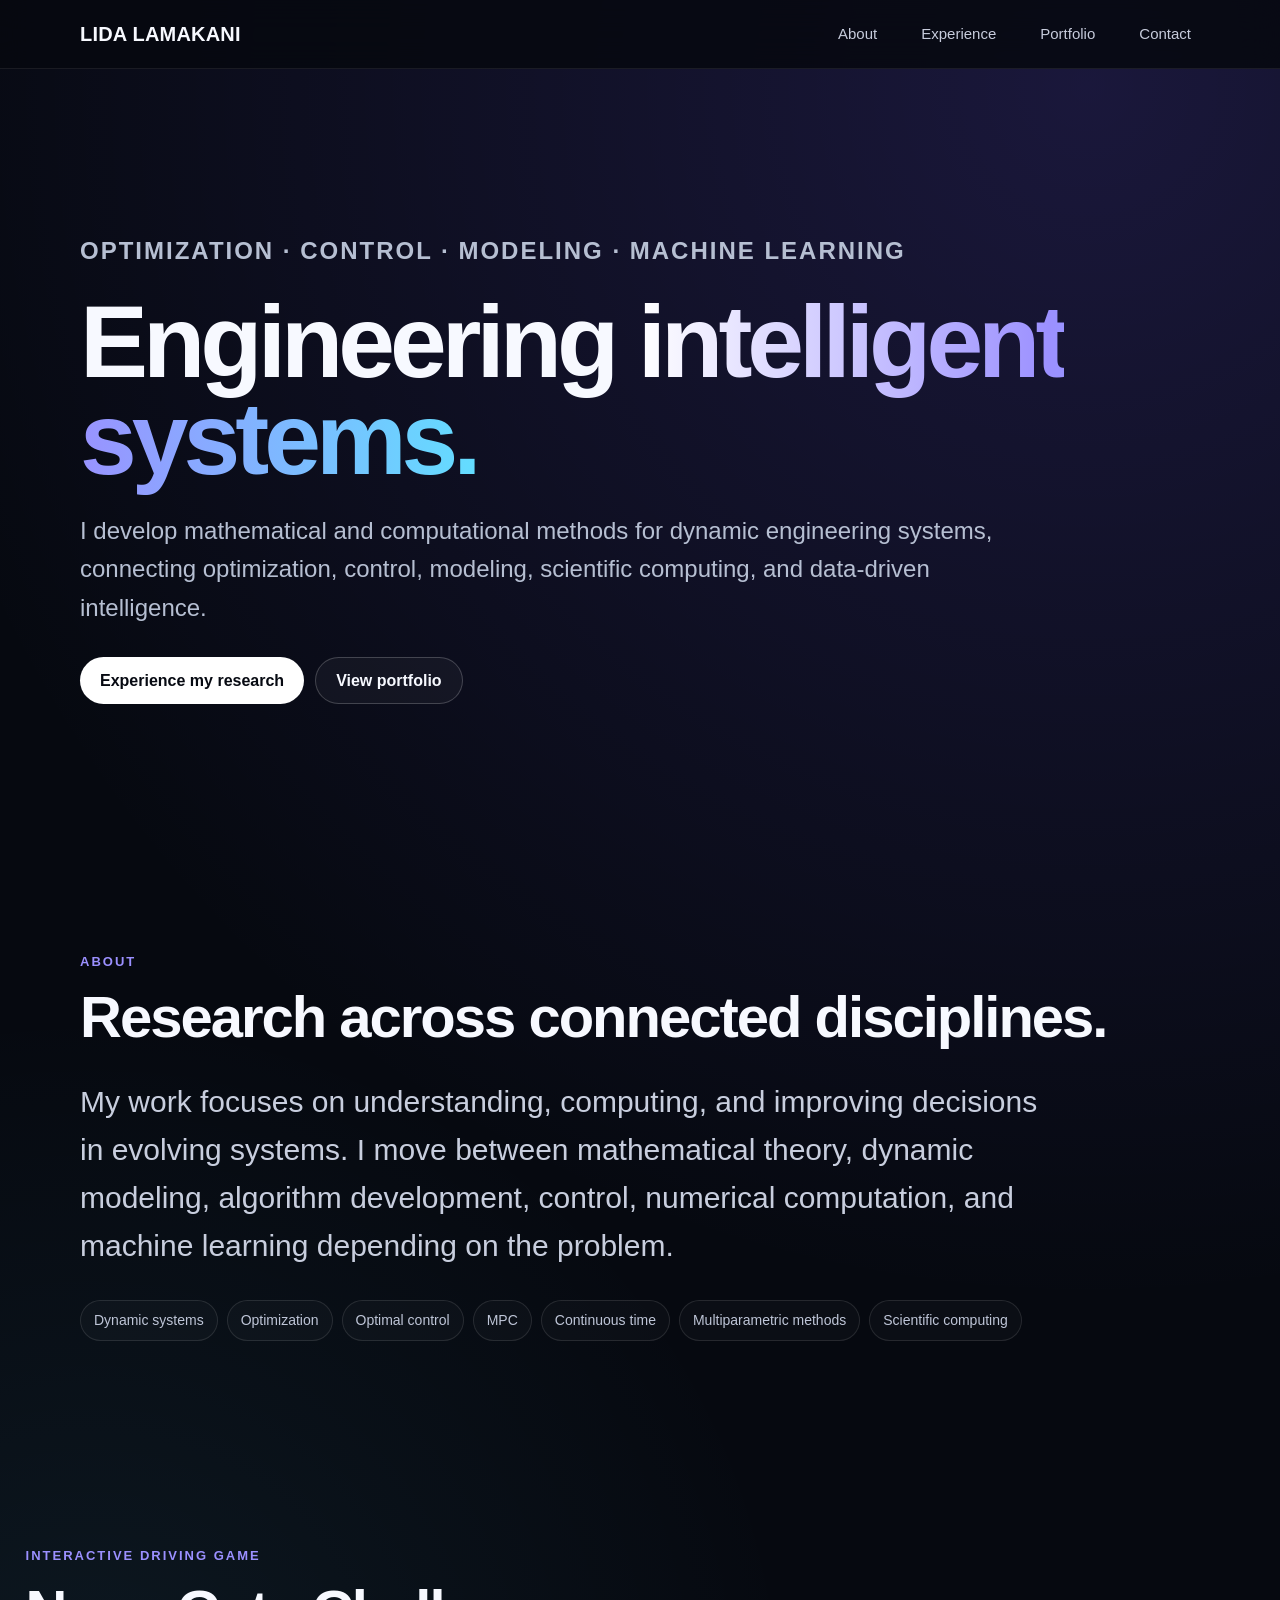
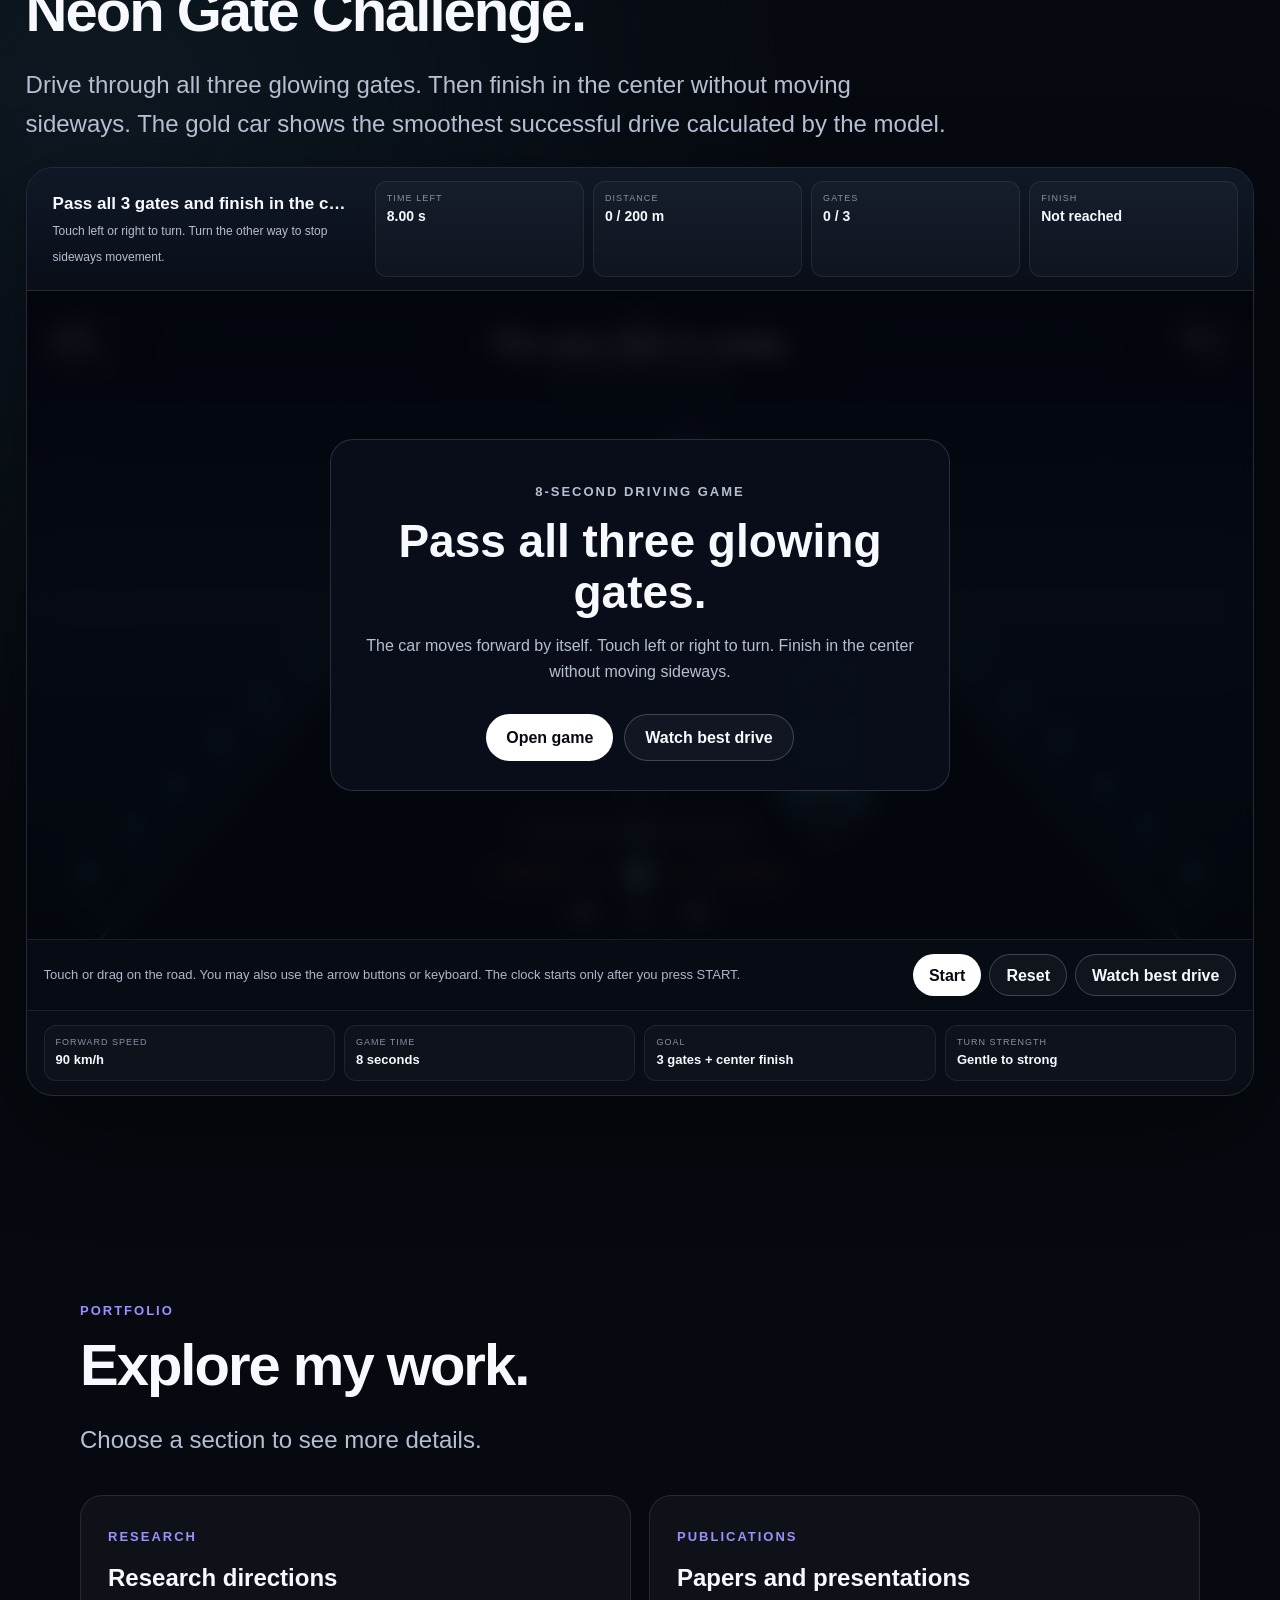
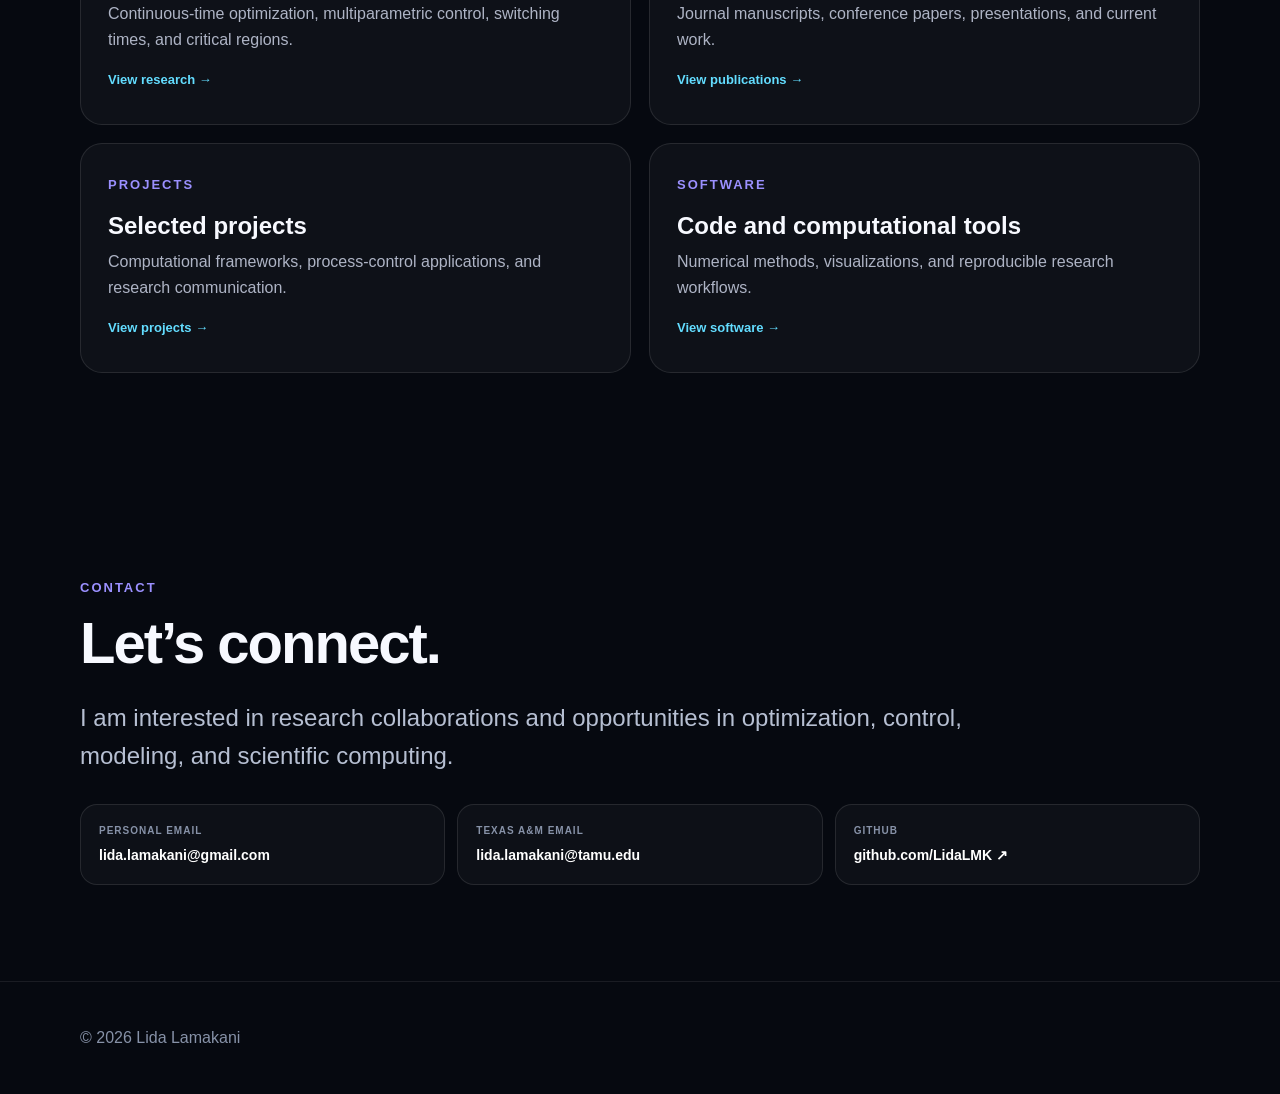
==== commit 620496bd: "Add files via upload" ====
--- a/index.html
+++ b/index.html
@@ -283,7 +283,16 @@
 .scenario-btn{padding:10px 8px;border:1px solid rgba(255,255,255,.11);border-radius:12px;background:rgba(255,255,255,.03);cursor:pointer;font-weight:800}
 .scenario-btn.active{border-color:var(--cyan);background:rgba(99,221,255,.10)}
 .param-preview{position:relative;height:310px;overflow:hidden;border:1px solid rgba(255,255,255,.075);border-radius:15px;background:#050912}
+.preview-badge{
+  position:absolute;z-index:3;top:10px;left:50%;transform:translateX(-50%);
+  padding:6px 10px;border:1px solid rgba(255,209,102,.25);
+  border-radius:999px;background:rgba(5,9,16,.82);
+  color:#ffe7a0;font-size:10px;font-weight:900;white-space:nowrap
+}
 #paramCanvas{width:100%;height:100%;display:block}
+.plot-note{
+  margin:-5px 0 12px;color:#aeb8ca;font-size:12px;line-height:1.45
+}
 .tech-note{
   margin-top:20px;padding:20px;border:1px solid rgba(118,239,178,.24);
   border-radius:17px;background:rgba(118,239,178,.055);color:#d8fbe8
@@ -686,6 +695,10 @@
       <div class="plot-stack">
         <div class="plot-card">
           <strong>Driving path</strong>
+          <p class="plot-note">
+            This chart and the gold car use the same calculated trajectory.
+            The game shows it in road perspective; this chart shows it from above.
+          </p>
           <canvas id="pathChart"></canvas>
         </div>
         <div class="plot-card">
@@ -747,6 +760,7 @@
 
           <div class="param-card">
             <div class="param-preview">
+              <div class="preview-badge">Same gold drive — top view</div>
               <canvas id="paramCanvas"></canvas>
             </div>
           </div>
@@ -808,7 +822,8 @@
 
           <div class="gold-result-note">
             <b>Gold car:</b> among all drives that satisfy the model and every condition above,
-            the gold drive has the smallest value of <b>J</b>. It is calculated, not drawn by hand.
+            the gold drive has the smallest value of <b>J</b>. The gold car, gold road line,
+            and gold charts all use the same calculated values of <b>y(t)</b>.
           </div>
 
           <p class="method-footnote">
@@ -934,7 +949,9 @@
 let exactPlan=null;
 let playerHistory=[];
 let exactHistory=[];
+let sampledModel=null;
 let sampledHistory=[];
+let sampledInputHistory=[];
 let autoFrame=null;
 let timers=[];
 let mode="idle";
@@ -1205,21 +1222,80 @@
   return pts;
 }
 
-function buildSampledPlan(plan,dt=.0125){
+function buildSampledModel(plan){
+  const segments=[];
+  let y=plan.start;
+  let vy=0;
+  let effort=0;
+
+  for(let t0=0;t0<CFG.T-1e-12;t0+=CFG.sampledDt){
+    const t1=Math.min(CFG.T,t0+CFG.sampledDt);
+    const u=splineState(plan,t0).u;
+    const h=t1-t0;
+
+    segments.push({t0,t1,y0:y,vy0:vy,u});
+
+    y=y+vy*h+.5*u*h*h;
+    vy=vy+u*h;
+    effort+=u*u*h;
+  }
+
+  return{
+    segments,
+    effort,
+    finalY:y,
+    finalVy:vy
+  };
+}
+
+function sampledStateAt(model,t){
+  const tt=clamp(t,0,CFG.T);
+  if(tt>=CFG.T-1e-12){
+    const last=model.segments.at(-1);
+    const h=last.t1-last.t0;
+    return{
+      t:CFG.T,
+      y:last.y0+last.vy0*h+.5*last.u*h*h,
+      vy:last.vy0+last.u*h,
+      u:last.u
+    };
+  }
+
+  const index=Math.min(
+    model.segments.length-1,
+    Math.floor((tt+1e-12)/CFG.sampledDt)
+  );
+  const seg=model.segments[index];
+  const tau=tt-seg.t0;
+
+  return{
+    t:tt,
+    y:seg.y0+seg.vy0*tau+.5*seg.u*tau*tau,
+    vy:seg.vy0+seg.u*tau,
+    u:seg.u
+  };
+}
+
+function sampleSampledModel(model,dt=.0125){
   const pts=[];
-  let y=plan.start,vy=0,t=0,effort=0;
-  while(t<CFG.T-1e-10){
-    const updateTime=Math.floor(t/CFG.sampledDt)*CFG.sampledDt;
-    const u=splineState(plan,updateTime).u;
-    pts.push({t,y,vy,u});
-    const h=Math.min(dt,CFG.T-t);
-    y+=vy*h+.5*u*h*h;
-    vy+=u*h;
-    effort+=u*u*h;
-    t+=h;
-  }
-  pts.push({t:CFG.T,y,vy,u:0});
-  pts.effort=effort;
+  for(let t=0;t<CFG.T;t+=dt)pts.push(sampledStateAt(model,t));
+  pts.push(sampledStateAt(model,CFG.T));
+  pts.effort=model.effort;
+  return pts;
+}
+
+function buildSampledInputHistory(model){
+  const pts=[];
+  model.segments.forEach((seg,i)=>{
+    const start=sampledStateAt(model,seg.t0);
+    const end=sampledStateAt(model,seg.t1);
+
+    if(i===0)pts.push({...start,u:seg.u});
+    pts.push({...end,u:seg.u});
+
+    const next=model.segments[i+1];
+    if(next)pts.push({...end,u:next.u});
+  });
   return pts;
 }
 
@@ -1272,10 +1348,24 @@
   return horizon+Math.pow(q,.62)*(roadH-horizon);
 }
 
-function drawGate(ctx,index,currentTime){
+function courseScreenY(timeAhead,carScreenY){
+  const horizon=roadH*.25;
+  const futureWindow=4.6;
+  const pastWindow=1.35;
+
+  if(timeAhead>=0){
+    const q=clamp(timeAhead/futureWindow,0,1);
+    return carScreenY-Math.pow(q,.66)*(carScreenY-horizon);
+  }
+
+  const q=clamp((-timeAhead)/pastWindow,0,1);
+  return carScreenY+Math.pow(q,.72)*(roadH-carScreenY);
+}
+
+function drawGate(ctx,index,currentTime,carScreenY){
   const dt=CFG.gateTimes[index]-currentTime;
-  if(dt<-0.22||dt>4.6)return;
-  const y=perspectiveY(Math.max(0,dt));
+  if(dt<-1.1||dt>4.6)return;
+  const y=courseScreenY(dt,carScreenY);
   const frac=clamp((y-roadH*.25)/(roadH*.75),0,1);
   const postH=18+70*frac;
   const left=lateralToScreen(CFG.gateCenters[index]-CFG.gateHalf[index],y);
@@ -1303,7 +1393,12 @@
   ctx.restore();
 }
 
-function drawRoad(currentTime=game.t,displayState={y:game.y,vy:game.vy},showGold=false){
+function drawRoad(
+  currentTime=game.t,
+  displayState={y:game.y,vy:game.vy},
+  showGold=false,
+  goldCarScreenY=roadH*.55
+){
   const ctx=roadCtx,w=roadW,h=roadH;
   ctx.clearRect(0,0,w,h);
 
@@ -1370,7 +1465,7 @@
     });
   }
 
-  for(let i=0;i<3;i++)drawGate(ctx,i,currentTime);
+  for(let i=0;i<3;i++)drawGate(ctx,i,currentTime,goldCarScreenY);
 
   ctx.save();
   ctx.strokeStyle="rgba(118,239,178,.78)";
@@ -1389,17 +1484,29 @@
     ctx.save();
     ctx.strokeStyle="rgba(255,209,102,.90)";
     ctx.lineWidth=4;
+    ctx.lineCap="round";
+    ctx.lineJoin="round";
     ctx.shadowColor="rgba(255,209,102,.48)";
     ctx.shadowBlur=12;
     ctx.beginPath();
-    pts.forEach((p,i)=>{
+
+    let started=false;
+    pts.forEach(p=>{
       const timeAhead=p.t-currentTime;
-      if(timeAhead<0||timeAhead>4.6)return;
-      const py=perspectiveY(timeAhead);
+      if(timeAhead<-1.1||timeAhead>4.6)return;
+
+      const py=courseScreenY(timeAhead,goldCarScreenY);
       const px=lateralToScreen(p.y,py);
-      if(i===0)ctx.moveTo(px,py);else ctx.lineTo(px,py);
+
+      if(!started){
+        ctx.moveTo(px,py);
+        started=true;
+      }else{
+        ctx.lineTo(px,py);
+      }
     });
-    ctx.stroke();
+
+    if(started)ctx.stroke();
     ctx.restore();
   }
 }
@@ -1492,7 +1599,9 @@
   selectedStart=clamp(start,-3,3);
   exactPlan=solveOptimalPlan(selectedStart);
   exactHistory=samplePlan(exactPlan);
-  sampledHistory=buildSampledPlan(exactPlan);
+  sampledModel=buildSampledModel(exactPlan);
+  sampledHistory=sampleSampledModel(sampledModel);
+  sampledInputHistory=buildSampledInputHistory(sampledModel);
 
   Object.assign(input,{pointer:null,u:0,keyLeft:false,keyRight:false});
   Object.assign(game,{
@@ -1607,11 +1716,12 @@
     const ps=sampleHistory(playerHistory,t);
     const gs=splineState(exactPlan,t);
     roadOffset+=CFG.speed*.016*31;
-    drawRoad(t,gs,true);
-    setCar($("playerCar"),ps,roadH*.73);
-    setCar($("goldCar"),gs,roadH*.55);
-    setLabel("playerLabel",ps,roadH*.73,"YOUR DRIVE");
-    setLabel("goldLabel",gs,roadH*.55,"BEST DRIVE");
+    const replayY=roadH*.68;
+    drawRoad(t,gs,true,replayY);
+    setCar($("playerCar"),ps,replayY);
+    setCar($("goldCar"),gs,replayY);
+    setLabel("playerLabel",ps,replayY,"YOUR DRIVE");
+    setLabel("goldLabel",gs,replayY,"BEST DRIVE");
 
     const nearest=exactPlan.reversals.find(r=>Math.abs(r-t)<.035);
     if(nearest!==undefined){
@@ -1645,13 +1755,14 @@
     const p=clamp((now-start)/duration,0,1);
     const t=CFG.T*p;
     const gs=splineState(exactPlan,t);
-    const ss=sampleHistory(sampledHistory,t);
+    const ss=sampledStateAt(sampledModel,t);
     roadOffset+=CFG.speed*.016*31;
-    drawRoad(t,gs,true);
-    setCar($("goldCar"),gs,roadH*.54);
-    setCar($("purpleCar"),ss,roadH*.72);
-    setLabel("goldLabel",gs,roadH*.54,"BEST DRIVE");
-    setLabel("purpleLabel",ss,roadH*.72,"0.5 s UPDATES");
+    const replayY=roadH*.68;
+    drawRoad(t,gs,true,replayY);
+    setCar($("goldCar"),gs,replayY);
+    setCar($("purpleCar"),ss,replayY);
+    setLabel("goldLabel",gs,replayY,"BEST DRIVE");
+    setLabel("purpleLabel",ss,replayY,"0.5 s UPDATES");
 
     if(p<1)autoFrame=requestAnimationFrame(frame);
     else{
@@ -1676,8 +1787,9 @@
     const t=CFG.T*p;
     const s=splineState(exactPlan,t);
     roadOffset+=CFG.speed*.016*31;
-    drawRoad(t,s,true);
-    setCar($("goldCar"),s,roadH*.67);
+    const goldY=roadH*.67;
+    drawRoad(t,s,true,goldY);
+    setCar($("goldCar"),s,goldY);
     setLabel("goldLabel",s,roadH*.67,"BEST DRIVE");
     $("hudTime").textContent=`${fmt(CFG.T-t,2)} s`;
     $("hudDistance").textContent=`${Math.round(CFG.speed*t)} / 200 m`;
@@ -1769,21 +1881,17 @@
   ctx.save();ctx.translate(18,(T+h-B)/2);ctx.rotate(-Math.PI/2);ctx.fillText(yLabel,0,0);ctx.restore();
 }
 
-function sampledGateStatus(points){
+function sampledGateStatus(model){
   return CFG.gateTimes.map((t,i)=>{
-    const s=sampleHistory(points,t);
+    const s=sampledStateAt(model,t);
     return Math.max(0,Math.abs(s.y-CFG.gateCenters[i])-CFG.gateHalf[i]);
   });
 }
 
 function populateReveal(){
   const reversal=exactPlan.reversals.find(r=>r>2.1)||exactPlan.reversals[0]||0;
-  const sampledEff=sampledHistory.effort??sampledHistory.reduce((sum,p,i)=>{
-    if(i===0)return 0;
-    const dt=p.t-sampledHistory[i-1].t;
-    return sum+p.u*p.u*dt;
-  },0);
-  const sampledMiss=sampledGateStatus(sampledHistory);
+  const sampledEff=sampledModel.effort;
+  const sampledMiss=sampledGateStatus(sampledModel);
   const playerPts=playerHistory.length>2?playerHistory:[{t:0,y:selectedStart,vy:0,u:0},{t:8,y:selectedStart,vy:0,u:0}];
 
   $("bestEffort").textContent=fmt(exactPlan.effort,3);
@@ -1814,9 +1922,9 @@
     $("inputChart"),
     [
       {points:exactHistory,color:"#ffd166",x:p=>p.t,y:p=>p.u},
-      {points:sampledHistory,color:"#9b90ff",x:p=>p.t,y:p=>p.u}
+      {points:sampledInputHistory,color:"#9b90ff",x:p=>p.t,y:p=>p.u}
     ],
-    {xMin:0,xMax:8,yMin:-5.4,yMax:5.4,xLabel:"time (s)",yLabel:"sideways acceleration u (m/s²)",stepSeries:[1]}
+    {xMin:0,xMax:8,yMin:-9,yMax:9,xLabel:"time (s)",yLabel:"sideways acceleration u (m/s²)",stepSeries:[1]}
   );
 
   drawChart(
@@ -1873,7 +1981,7 @@
     ctx.strokeRect(x-10,top,20,bottom-top);
   });
 
-  const pts=samplePlan(plan,.025);
+  const pts=(plan===exactPlan)?exactHistory:samplePlan(plan,.0125);
   ctx.strokeStyle="#ffd166";ctx.lineWidth=3;ctx.shadowColor="rgba(255,209,102,.4)";ctx.shadowBlur=9;
   ctx.beginPath();
   pts.forEach((p,i)=>{const x=sx(p.t),y=sy(p.y);if(i===0)ctx.moveTo(x,y);else ctx.lineTo(x,y)});
@@ -1885,15 +1993,74 @@
 
 function updateParameterPreview(start){
   selectedStart=clamp(Number(start),-3,3);
-  const plan=solveOptimalPlan(selectedStart);
+
+  clearAutomation();
+  mode="idle";
+  game.running=false;
+
+  exactPlan=solveOptimalPlan(selectedStart);
+  exactHistory=samplePlan(exactPlan);
+  sampledModel=buildSampledModel(exactPlan);
+  sampledHistory=sampleSampledModel(sampledModel);
+  sampledInputHistory=buildSampledInputHistory(sampledModel);
+
+  Object.assign(input,{pointer:null,u:0,keyLeft:false,keyRight:false});
+  Object.assign(game,{
+    running:false,t:0,y:selectedStart,vy:0,u:0,effort:0,
+    gates:[false,false,false],gateErrors:[null,null,null],
+    offRoad:false,lastFrame:performance.now()
+  });
+  playerHistory=[{t:0,y:selectedStart,vy:0,u:0}];
+
   $("parameterValue").textContent=signed(selectedStart,2," m");
   $("parameterSlider").value=selectedStart;
   $("activeSetText").textContent=
-    `Best route: ${statusText(plan.status)}. Turning effort: ${fmt(plan.effort,3)}. A full multiparametric controller stores this rule for nearby starts that use the same route pattern.`;
+    `Best route: ${statusText(exactPlan.status)}. Turning effort: ${fmt(exactPlan.effort,3)}. A full multiparametric controller stores this rule for nearby starts that use the same route pattern.`;
+
   document.querySelectorAll(".scenario-btn").forEach(btn=>{
     btn.classList.toggle("active",Math.abs(Number(btn.dataset.start)-selectedStart)<.03);
   });
-  drawParameterCanvas(plan);
+
+  hideReplayCars();
+  $("playerCar").style.opacity="1";
+  updateHud();
+  drawRoad(0,{y:selectedStart,vy:0},false,roadH*.70);
+  setCar($("playerCar"),game,roadH*.70);
+  drawParameterCanvas(exactPlan);
+
+  if(!$("revealSection").classList.contains("hidden")){
+    drawChart(
+      $("pathChart"),
+      [
+        {points:playerHistory,color:"#63ddff",x:p=>CFG.speed*p.t,y:p=>p.y},
+        {points:exactHistory,color:"#ffd166",x:p=>CFG.speed*p.t,y:p=>p.y}
+      ],
+      {xMin:0,xMax:200,yMin:-4.5,yMax:4.5,xLabel:"distance traveled (m)",yLabel:"sideways position (m)"}
+    );
+
+    drawChart(
+      $("inputChart"),
+      [
+        {points:exactHistory,color:"#ffd166",x:p=>p.t,y:p=>p.u},
+        {points:sampledInputHistory,color:"#9b90ff",x:p=>p.t,y:p=>p.u}
+      ],
+      {xMin:0,xMax:8,yMin:-9,yMax:9,xLabel:"time (s)",yLabel:"sideways acceleration u (m/s²)",stepSeries:[1]}
+    );
+
+    drawChart(
+      $("timingChart"),
+      [
+        {points:exactHistory,color:"#ffd166",x:p=>p.t,y:p=>p.y},
+        {points:sampledHistory,color:"#9b90ff",x:p=>p.t,y:p=>p.y,dash:[7,5]}
+      ],
+      {xMin:0,xMax:8,yMin:-4.5,yMax:4.5,xLabel:"time (s)",yLabel:"sideways position (m)"}
+    );
+
+    $("bestEffort").textContent=fmt(exactPlan.effort,3);
+    $("startParameter").textContent=signed(selectedStart,2," m");
+  }
+
+  story("READY","The new start is ready.","Press START when you are ready.");
 }
 
 /* =========================================================
@@ -2005,14 +2172,19 @@
   btn.onclick=()=>updateParameterPreview(Number(btn.dataset.start));
 });
 $("loadScenarioButton").onclick=()=>{
-  resetGame(false,selectedStart);
+  updateParameterPreview(selectedStart);
   $("experience").scrollIntoView({behavior:"smooth",block:"start"});
-  story("READY","The new starting position is ready.","Press START when you are ready.");
 };
 
 window.addEventListener("resize",()=>{
   resizeRoad();
-  drawRoad(game.t,{y:game.y,vy:game.vy},mode==="watch"||mode==="replay"||mode==="timing");
+  const showGold=mode==="watch"||mode==="replay"||mode==="timing";
+  const goldY=
+    mode==="watch" ? roadH*.67 :
+    (mode==="timing"||mode==="replay") ? roadH*.68 :
+    roadH*.70;
+
+  drawRoad(game.t,{y:game.y,vy:game.vy},showGold,goldY);
   setCar($("playerCar"),game,roadH*.70);
   if(!$("revealSection").classList.contains("hidden"))populateReveal();
 });
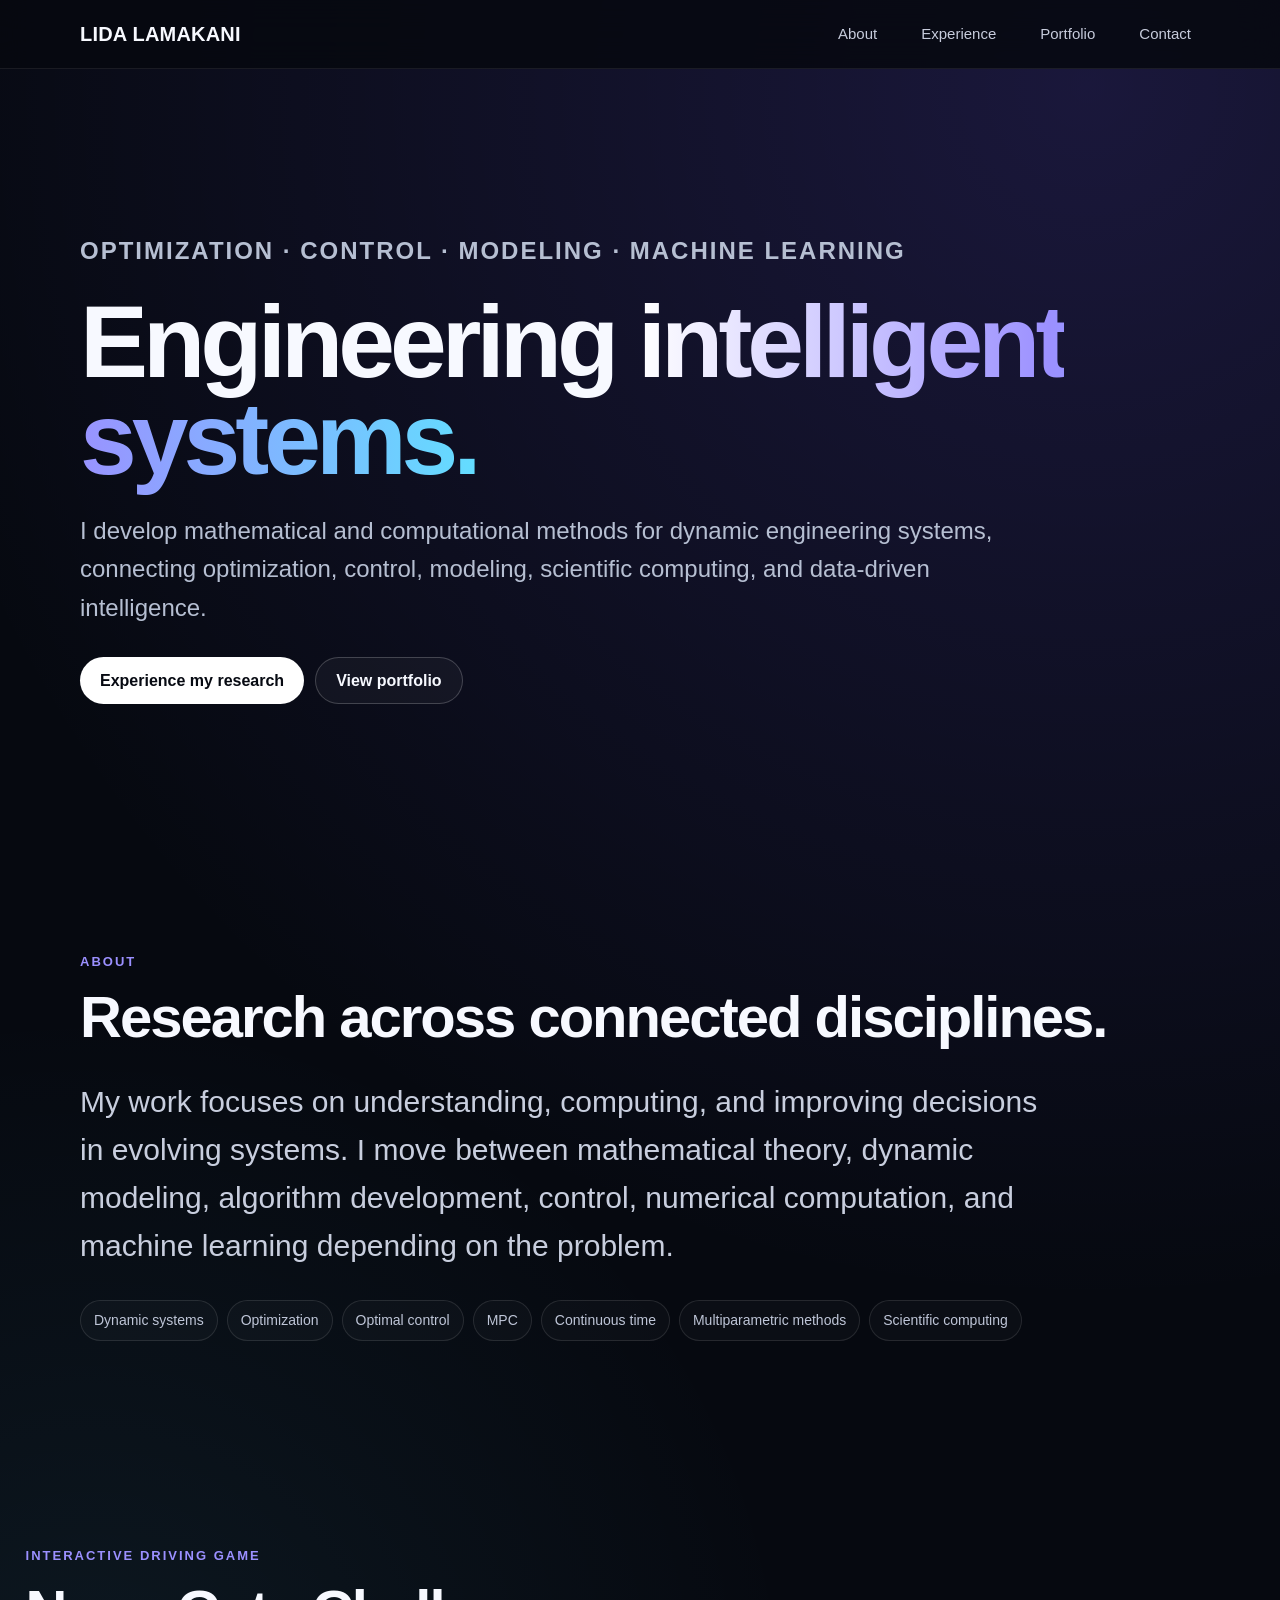
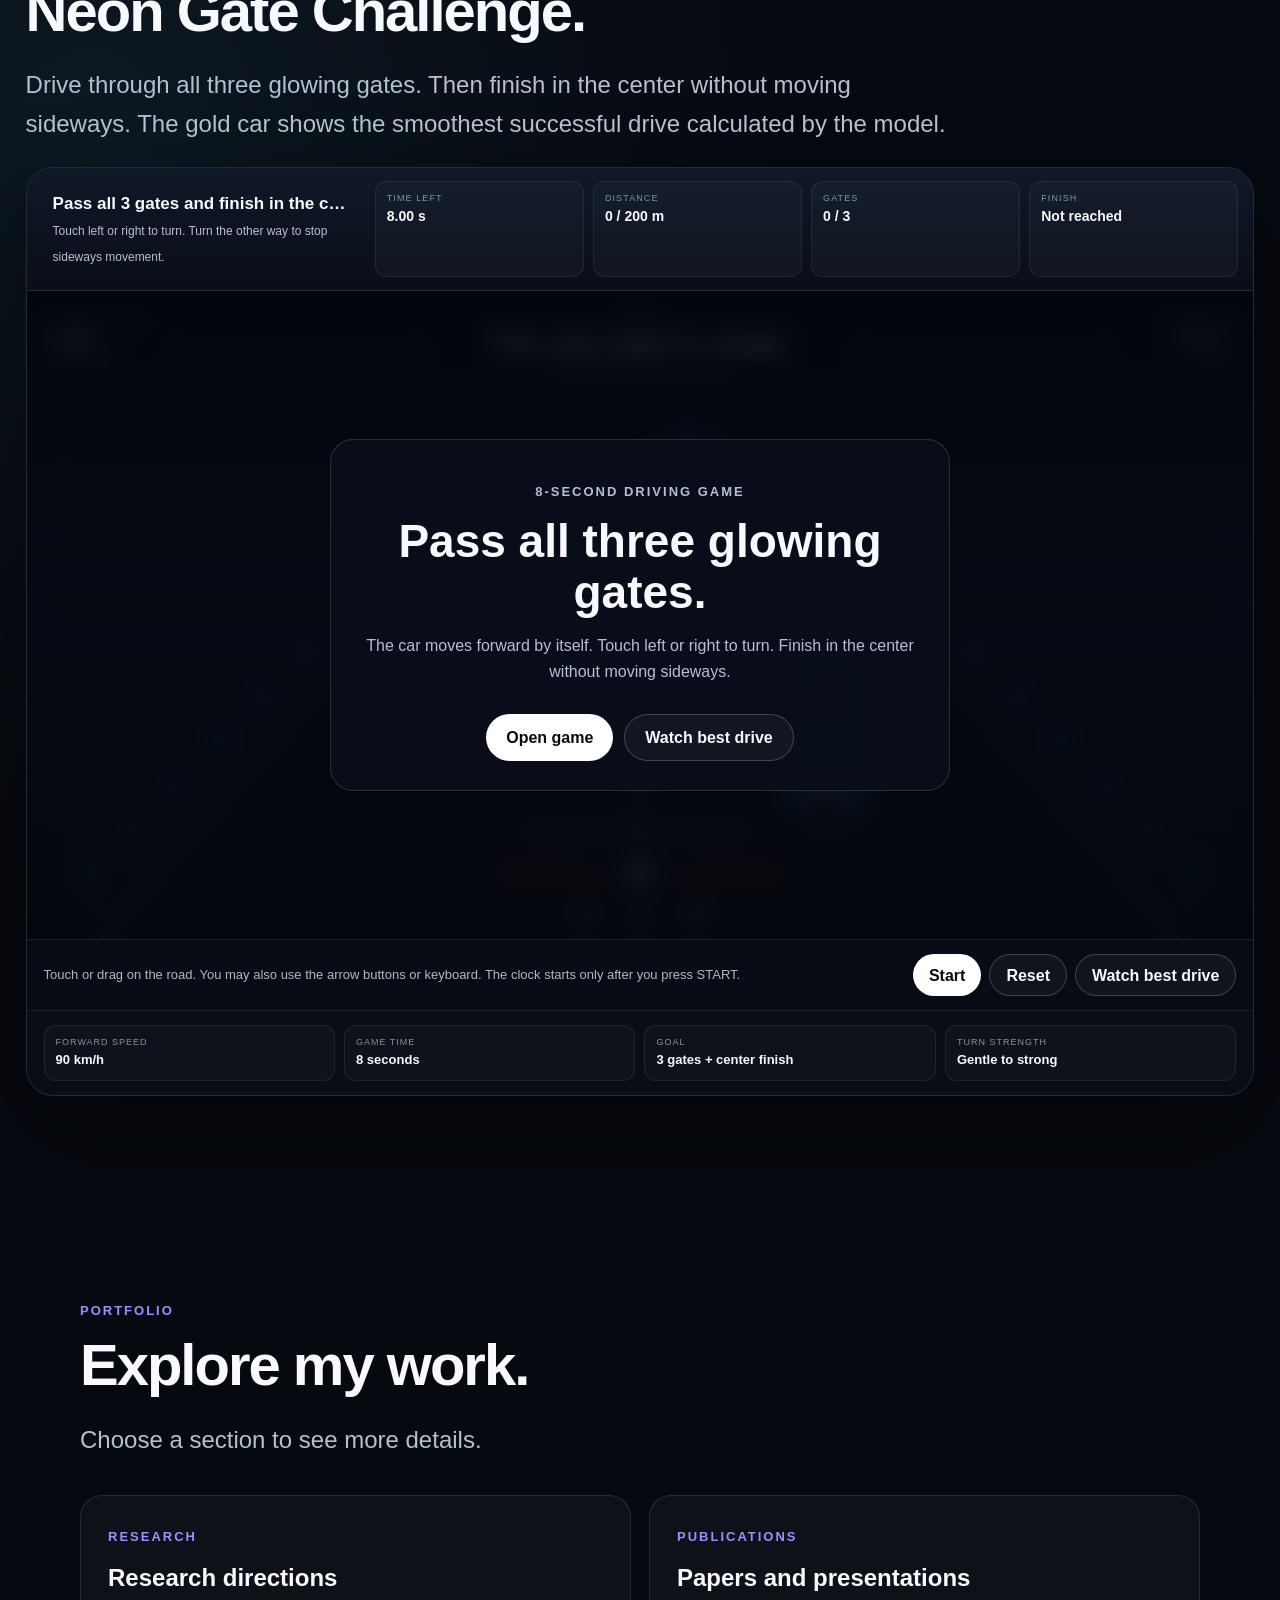
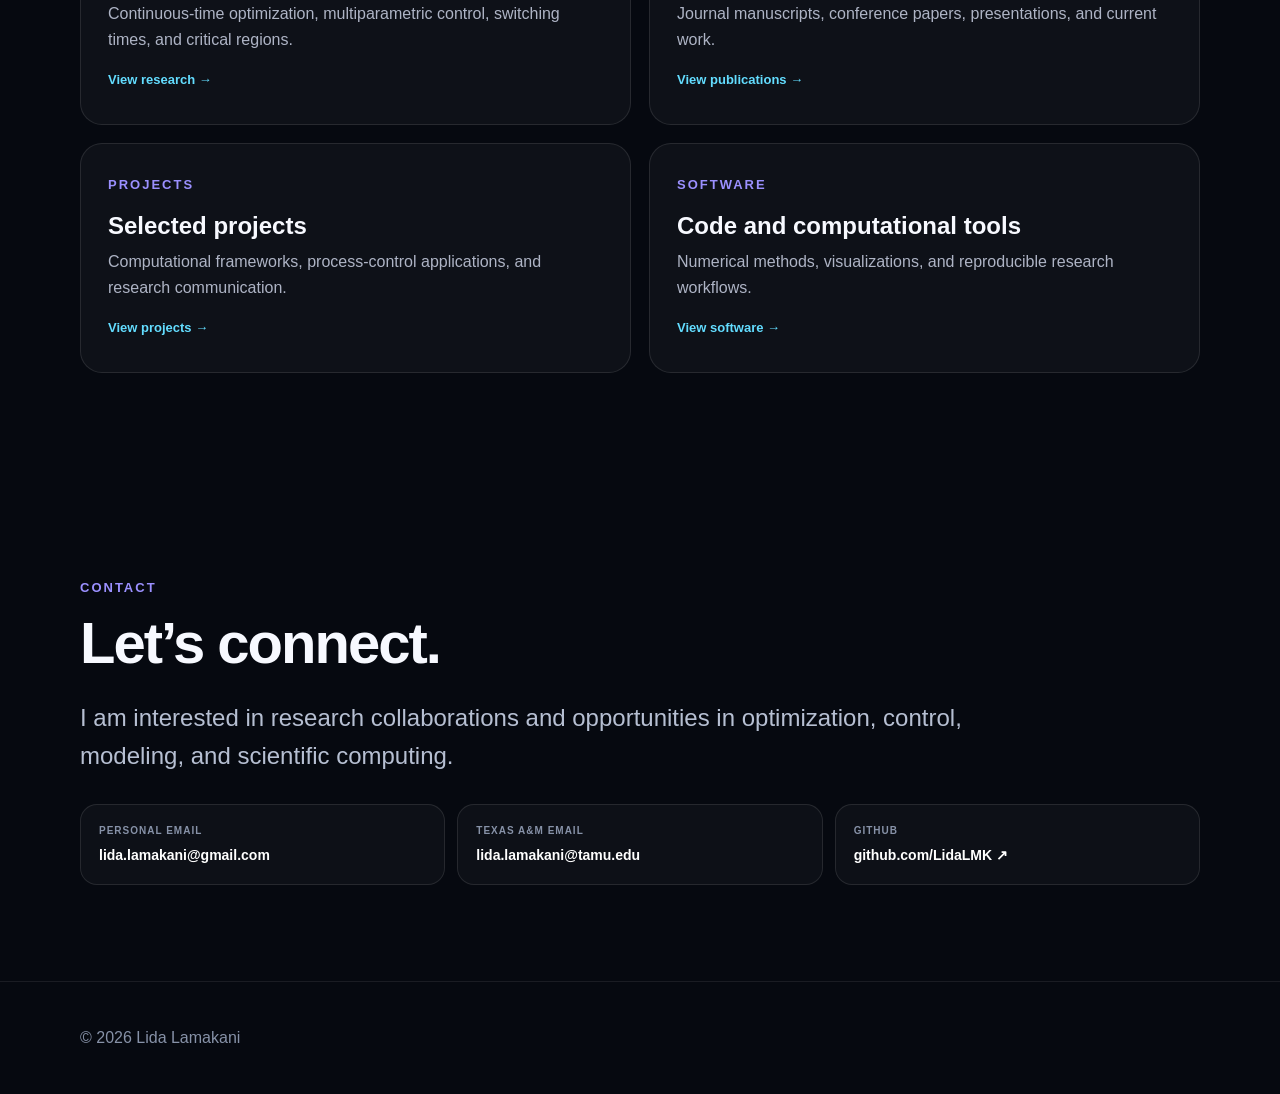
==== commit b35b6438: "Add files via upload" ====
--- a/index.html
+++ b/index.html
@@ -333,6 +333,41 @@
   border:1px solid rgba(255,209,102,.22);
   background:rgba(255,209,102,.065);
   color:#fff1bd;font-size:12px;line-height:1.55
+}
+.constraint-check{
+  margin-top:11px;padding:14px;border:1px solid rgba(118,239,178,.22);
+  border-radius:14px;background:rgba(5,10,16,.42)
+}
+.constraint-check-title{
+  display:flex;align-items:center;justify-content:space-between;gap:12px
+}
+.constraint-check-title span{
+  display:block;color:var(--sub);font-size:9px;font-weight:900;
+  letter-spacing:1.1px;text-transform:uppercase
+}
+.constraint-check-title strong{display:block;color:#fff;font-size:17px}
+.constraint-check-title>b{
+  flex:none;padding:6px 9px;border-radius:999px;
+  border:1px solid rgba(118,239,178,.30);
+  background:rgba(118,239,178,.10);color:#bdf5d5;font-size:11px
+}
+.constraint-check>p{margin:9px 0;color:#bdc7d8;font-size:12px}
+.constraint-table-wrap{overflow-x:auto}
+.constraint-table{
+  width:100%;border-collapse:collapse;min-width:590px;
+  font-size:11px
+}
+.constraint-table th,.constraint-table td{
+  padding:8px 9px;text-align:left;
+  border-bottom:1px solid rgba(255,255,255,.07)
+}
+.constraint-table th{
+  color:#939fb3;font-size:9px;letter-spacing:.8px;text-transform:uppercase
+}
+.constraint-table td{color:#d7deea}
+.constraint-table td:last-child{font-weight:900;color:#bdf5d5}
+.constraint-check small{
+  display:block;margin-top:10px;color:#bfe9d2;font-size:11px;line-height:1.5
 }
 .method-footnote{margin:11px 0 0;color:#bfe9d2;font-size:12px;line-height:1.5}
 .mp-why{
@@ -697,7 +732,8 @@
           <strong>Driving path</strong>
           <p class="plot-note">
             This chart and the gold car use the same calculated trajectory.
-            The game shows it in road perspective; this chart shows it from above.
+            The rectangles show the full gate openings. The mathematical limits apply
+            to the center of the car.
           </p>
           <canvas id="pathChart"></canvas>
         </div>
@@ -826,6 +862,70 @@
             and gold charts all use the same calculated values of <b>y(t)</b>.
           </div>
 
+          <div class="constraint-check">
+            <div class="constraint-check-title">
+              <div>
+                <span>Automatic mathematical check</span>
+                <strong id="constraintCheckTitle">Gold path verified</strong>
+              </div>
+              <b id="constraintCheckBadge">PASS ✓</b>
+            </div>
+
+            <p>
+              The equations limit the <b>center of the car</b>. The glowing gate is wider
+              so the full car has room to pass.
+            </p>
+
+            <div class="constraint-table-wrap">
+              <table class="constraint-table">
+                <thead>
+                  <tr>
+                    <th>Check</th>
+                    <th>Gold value</th>
+                    <th>Required range</th>
+                    <th>Result</th>
+                  </tr>
+                </thead>
+                <tbody>
+                  <tr>
+                    <td>Gate 1</td>
+                    <td id="checkGate1Value">—</td>
+                    <td>−2.00 to −0.80 m</td>
+                    <td id="checkGate1Result">—</td>
+                  </tr>
+                  <tr>
+                    <td>Gate 2</td>
+                    <td id="checkGate2Value">—</td>
+                    <td>1.10 to 2.30 m</td>
+                    <td id="checkGate2Result">—</td>
+                  </tr>
+                  <tr>
+                    <td>Gate 3</td>
+                    <td id="checkGate3Value">—</td>
+                    <td>−1.80 to −0.60 m</td>
+                    <td id="checkGate3Result">—</td>
+                  </tr>
+                  <tr>
+                    <td>Finish position</td>
+                    <td id="checkFinishPosition">—</td>
+                    <td>0.00 m</td>
+                    <td id="checkFinishResult">—</td>
+                  </tr>
+                  <tr>
+                    <td>Finish sideways speed</td>
+                    <td id="checkFinishSpeed">—</td>
+                    <td>0.00 m/s</td>
+                    <td id="checkFinishSpeedResult">—</td>
+                  </tr>
+                </tbody>
+              </table>
+            </div>
+
+            <small id="constraintClearanceText">
+              —
+            </small>
+          </div>
+
           <p class="method-footnote">
             This simple model is used to make the control idea easy to see.
           </p>
@@ -937,7 +1037,14 @@
   visualSteerDeg:8,
   gateTimes:[2.0,4.1,6.2],
   gateCenters:[-1.4,1.7,-1.2],
+
+  // The optimization constrains the CENTER of the car.
   gateHalf:[.6,.6,.6],
+
+  // The glowing posts are farther apart so the whole car clears them.
+  carHalfWidth:.30,
+  gateSafetyGap:.10,
+  gateOpeningHalf:[1.0,1.0,1.0],
   finishY:0,
   finishVy:0,
   sampledDt:.5
@@ -1163,6 +1270,48 @@
 
 const STATUS_LIST=enumerateStatuses(3);
 
+function verifyExactPlan(plan,tol=1e-7){
+  const gateChecks=CFG.gateTimes.map((time,i)=>{
+    const state=splineState(plan,time);
+    const center=CFG.gateCenters[i];
+    const allowedHalf=CFG.gateHalf[i];
+    const openingHalf=CFG.gateOpeningHalf[i];
+    const low=center-allowedHalf;
+    const high=center+allowedHalf;
+
+    const centerMargin=Math.min(state.y-low,high-state.y);
+    const bodyClearance=
+      openingHalf-Math.abs(state.y-center)-CFG.carHalfWidth;
+
+    return{
+      gate:i+1,
+      time,
+      y:state.y,
+      low,
+      high,
+      centerMargin,
+      bodyClearance,
+      pass:state.y>=low-tol&&state.y<=high+tol&&bodyClearance>=-tol
+    };
+  });
+
+  const start=splineState(plan,0);
+  const finish=splineState(plan,CFG.T);
+  const boundaryPass=
+    Math.abs(start.y-plan.start)<=tol &&
+    Math.abs(start.vy)<=tol &&
+    Math.abs(finish.y)<=tol &&
+    Math.abs(finish.vy)<=tol;
+
+  return{
+    gateChecks,
+    start,
+    finish,
+    boundaryPass,
+    pass:boundaryPass&&gateChecks.every(check=>check.pass)
+  };
+}
+
 function solveOptimalPlan(start){
   const{H,f}=quadraticEnergyModel(start);
   const low=CFG.gateCenters.map((c,i)=>c-CFG.gateHalf[i]);
@@ -1212,6 +1361,12 @@
       if(root>1e-7&&root<CFG.T-1e-7)best.reversals.push(root);
     }
   }
+
+  best.verification=verifyExactPlan(best);
+  if(!best.verification.pass){
+    throw new Error("The calculated gold path failed its constraint check.");
+  }
+
   return best;
 }
 
@@ -1368,8 +1523,9 @@
   const y=courseScreenY(dt,carScreenY);
   const frac=clamp((y-roadH*.25)/(roadH*.75),0,1);
   const postH=18+70*frac;
-  const left=lateralToScreen(CFG.gateCenters[index]-CFG.gateHalf[index],y);
-  const right=lateralToScreen(CFG.gateCenters[index]+CFG.gateHalf[index],y);
+  const openingHalf=CFG.gateOpeningHalf[index];
+  const left=lateralToScreen(CFG.gateCenters[index]-openingHalf,y);
+  const right=lateralToScreen(CFG.gateCenters[index]+openingHalf,y);
   const glow=index===0?"#63ddff":index===1?"#9b90ff":"#76efb2";
 
   ctx.save();
@@ -1881,6 +2037,37 @@
   ctx.save();ctx.translate(18,(T+h-B)/2);ctx.rotate(-Math.PI/2);ctx.fillText(yLabel,0,0);ctx.restore();
 }
 
+function updateExactConstraintCheck(plan){
+  const report=plan.verification||verifyExactPlan(plan);
+  const gateChecks=report.gateChecks;
+
+  $("constraintCheckTitle").textContent=
+    report.pass ? "Gold path verified" : "Constraint problem found";
+  $("constraintCheckBadge").textContent=
+    report.pass ? "PASS ✓" : "FAIL";
+
+  gateChecks.forEach((check,i)=>{
+    $(`checkGate${i+1}Value`).textContent=`${signed(check.y,3," m")}`;
+    $(`checkGate${i+1}Result`).textContent=check.pass?"PASS ✓":"FAIL";
+  });
+
+  $("checkFinishPosition").textContent=
+    signed(report.finish.y,6," m");
+  $("checkFinishSpeed").textContent=
+    signed(report.finish.vy,6," m/s");
+  $("checkFinishResult").textContent=
+    Math.abs(report.finish.y)<=1e-7?"PASS ✓":"FAIL";
+  $("checkFinishSpeedResult").textContent=
+    Math.abs(report.finish.vy)<=1e-7?"PASS ✓":"FAIL";
+
+  const minimumBodyClearance=Math.min(
+    ...gateChecks.map(check=>check.bodyClearance)
+  );
+
+  $("constraintClearanceText").textContent=
+    `Minimum calculated clearance between the car body and a glowing gate post: ${fmt(minimumBodyClearance,2)} m. A gold center point may lie exactly on a mathematical limit and still pass the physical gate safely.`;
+}
+
 function sampledGateStatus(model){
   return CFG.gateTimes.map((t,i)=>{
     const s=sampledStateAt(model,t);
@@ -1936,6 +2123,7 @@
     {xMin:0,xMax:8,yMin:-4.5,yMax:4.5,xLabel:"time (s)",yLabel:"sideways position (m)"}
   );
 
+  updateExactConstraintCheck(exactPlan);
   updateParameterPreview(selectedStart);
 }
 
@@ -1973,8 +2161,9 @@
 
   CFG.gateTimes.forEach((t,i)=>{
     const x=sx(t);
-    const top=sy(CFG.gateCenters[i]+CFG.gateHalf[i]);
-    const bottom=sy(CFG.gateCenters[i]-CFG.gateHalf[i]);
+    const openingHalf=CFG.gateOpeningHalf[i];
+    const top=sy(CFG.gateCenters[i]+openingHalf);
+    const bottom=sy(CFG.gateCenters[i]-openingHalf);
     ctx.fillStyle=i===0?"rgba(99,221,255,.18)":i===1?"rgba(155,144,255,.18)":"rgba(118,239,178,.18)";
     ctx.fillRect(x-10,top,20,bottom-top);
     ctx.strokeStyle=i===0?"#63ddff":i===1?"#9b90ff":"#76efb2";
@@ -2058,6 +2247,7 @@
 
     $("bestEffort").textContent=fmt(exactPlan.effort,3);
     $("startParameter").textContent=signed(selectedStart,2," m");
+    updateExactConstraintCheck(exactPlan);
   }
 
   story("READY","The new start is ready.","Press START when you are ready.");
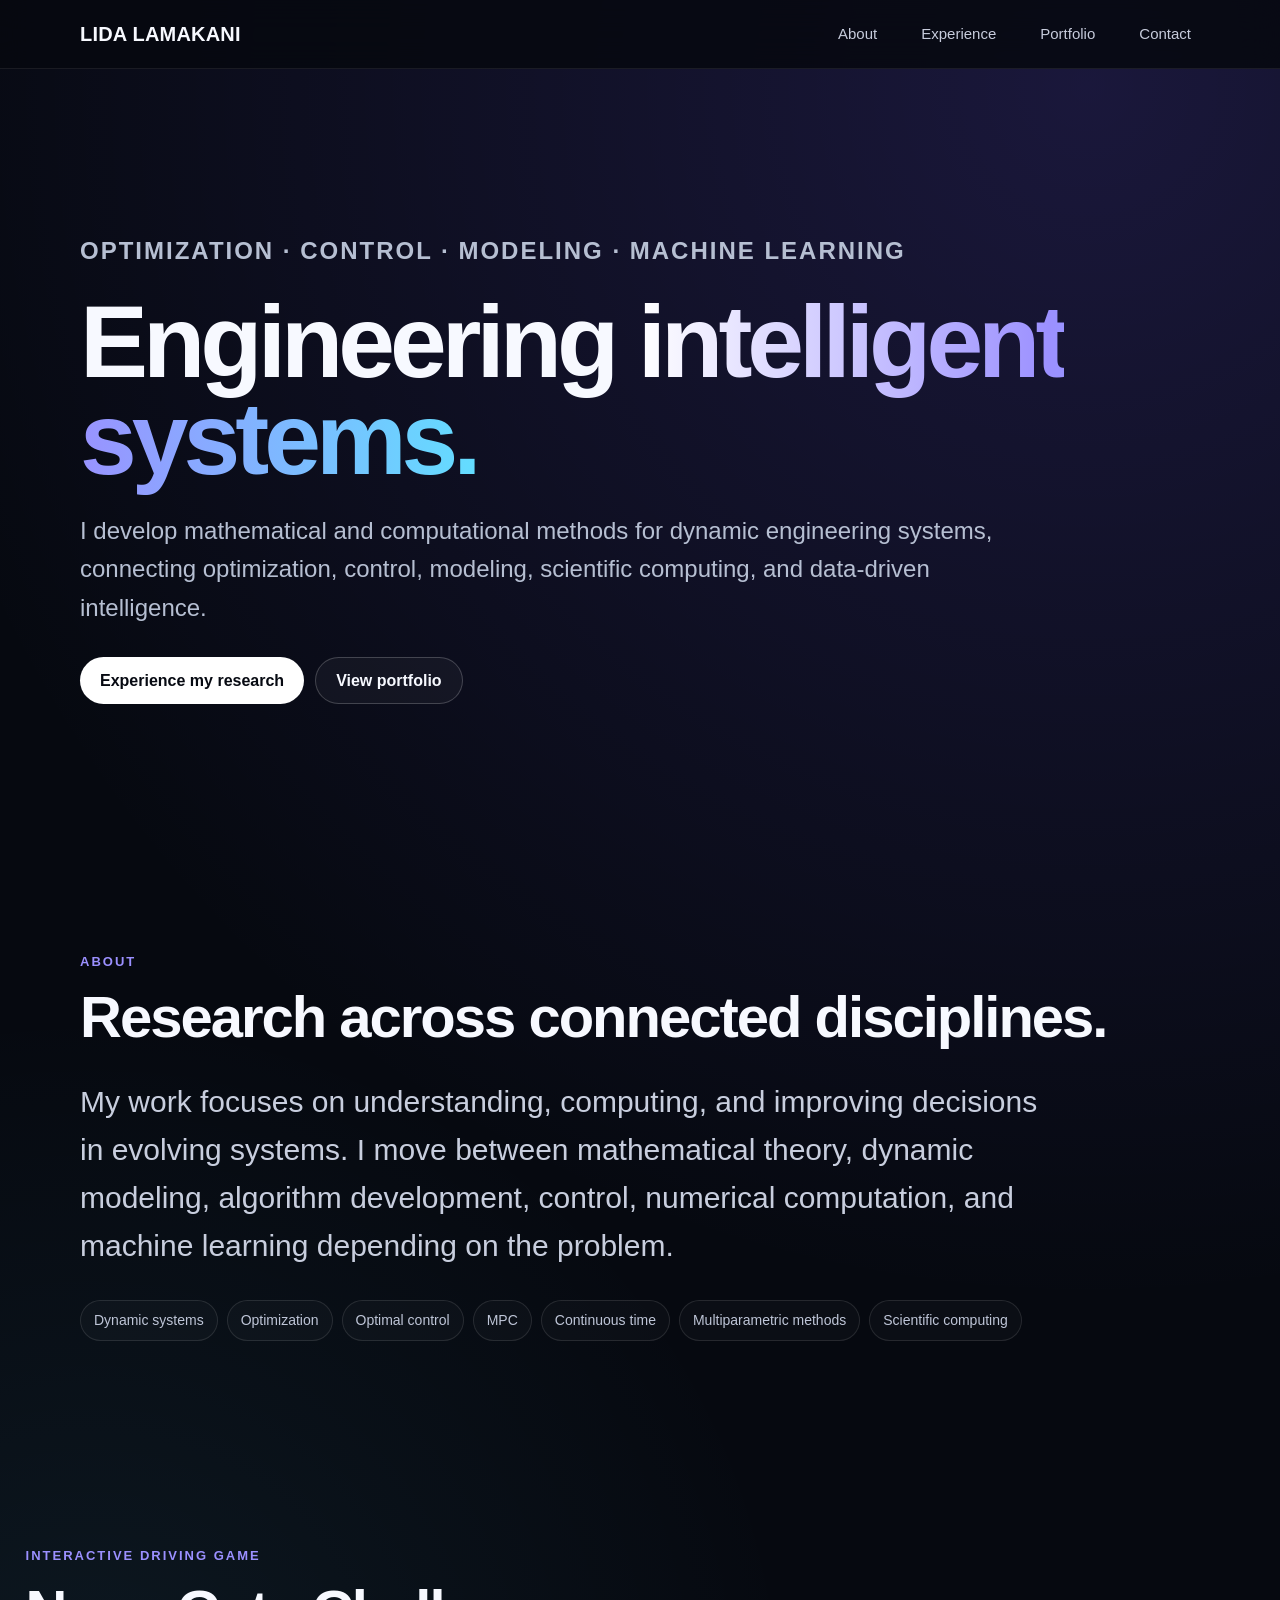
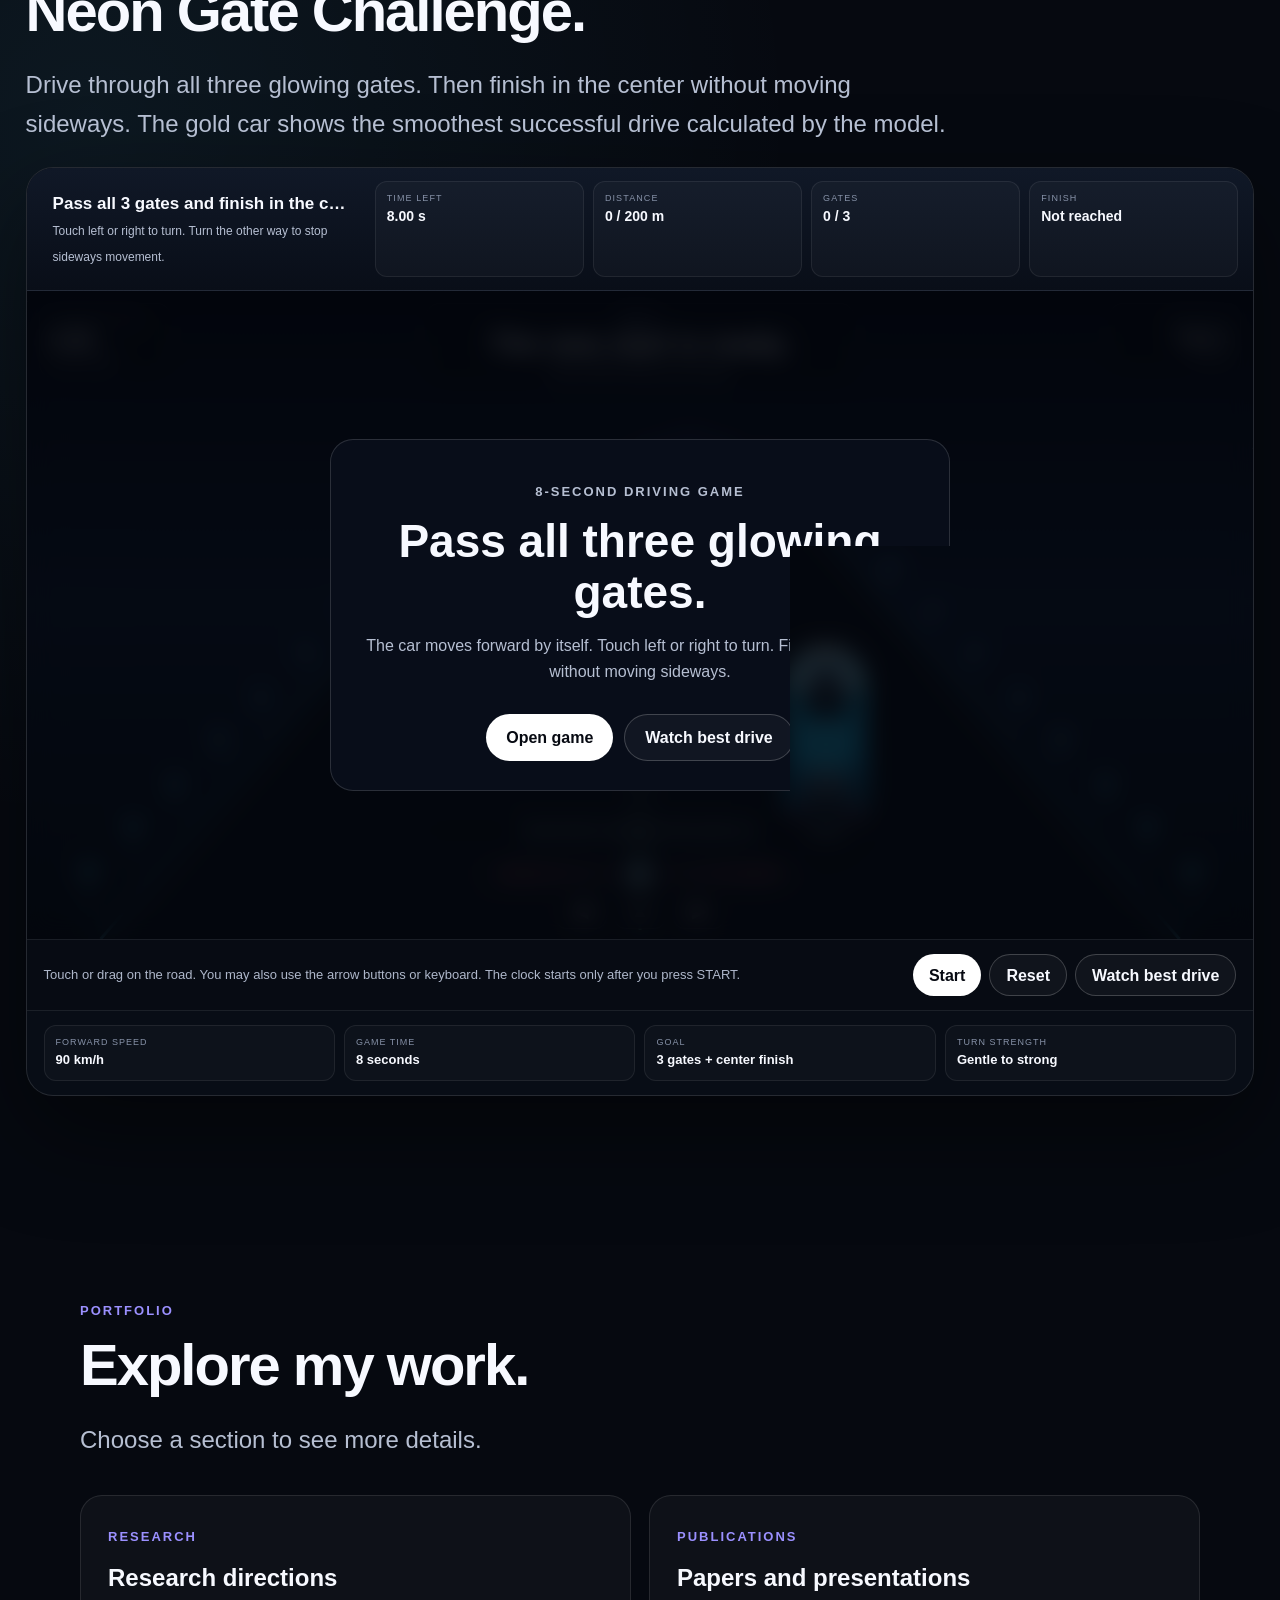
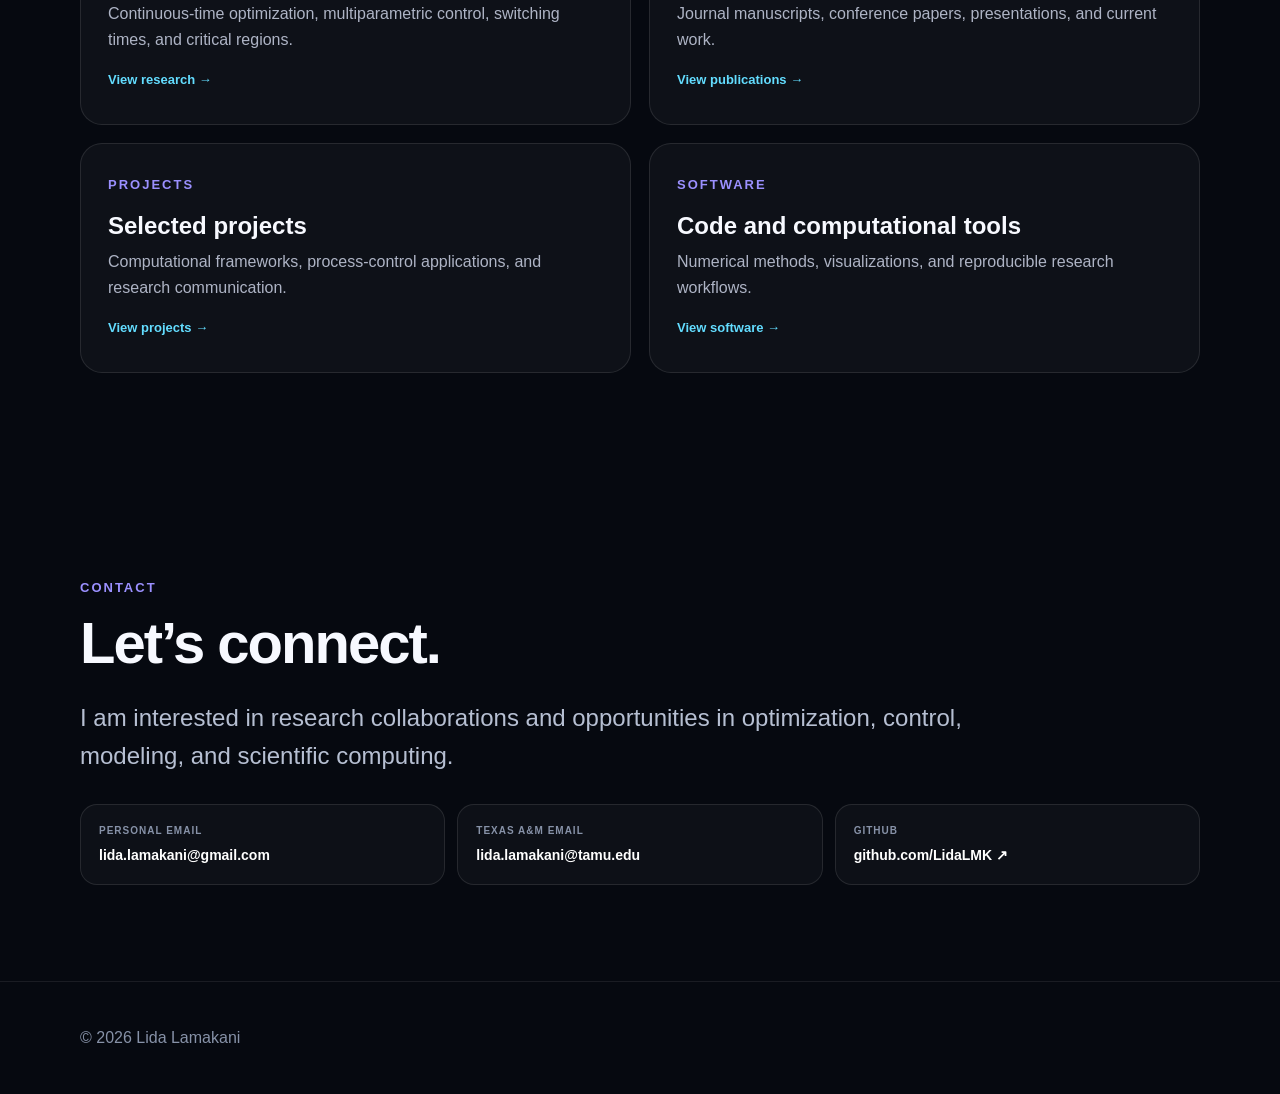
==== commit 373c3adc: "Add files via upload" ====
--- a/index.html
+++ b/index.html
@@ -290,6 +290,14 @@
   color:#ffe7a0;font-size:10px;font-weight:900;white-space:nowrap
 }
 #paramCanvas{width:100%;height:100%;display:block}
+.preview-help{
+  position:absolute;z-index:3;left:50%;bottom:9px;transform:translateX(-50%);
+  width:max-content;max-width:calc(100% - 22px);
+  padding:5px 9px;border-radius:999px;
+  background:rgba(5,9,16,.84);color:#c5cede;
+  border:1px solid rgba(255,255,255,.08);
+  font-size:10px;font-weight:800;text-align:center
+}
 .plot-note{
   margin:-5px 0 12px;color:#aeb8ca;font-size:12px;line-height:1.45
 }
@@ -732,8 +740,8 @@
           <strong>Driving path</strong>
           <p class="plot-note">
             This chart and the gold car use the same calculated trajectory.
-            The rectangles show the full gate openings. The mathematical limits apply
-            to the center of the car.
+            A gate is the empty space between its two posts. The green PASS point shows
+            where the center of the gold car crosses that gate.
           </p>
           <canvas id="pathChart"></canvas>
         </div>
@@ -796,8 +804,11 @@
 
           <div class="param-card">
             <div class="param-preview">
-              <div class="preview-badge">Same gold drive — top view</div>
+              <div class="preview-badge">Same gold drive — course map</div>
               <canvas id="paramCanvas"></canvas>
+              <div class="preview-help">
+                Each gate is the empty space between two glowing posts.
+              </div>
             </div>
           </div>
         </div>
@@ -852,7 +863,10 @@
                 <div><b>Gate 2 at 4.1 s:</b> &nbsp;1.1 ≤ y(4.1) ≤ &nbsp;2.3 m</div>
                 <div><b>Gate 3 at 6.2 s:</b> −1.8 ≤ y(6.2) ≤ −0.6 m</div>
               </div>
-              <p>The car must be inside each glowing gate when it reaches that gate.</p>
+              <p>
+                At each gate time, the center of the car must lie inside the listed range.
+                Passing between the two gate posts satisfies the constraint.
+              </p>
             </div>
           </div>
 
@@ -1520,9 +1534,13 @@
 function drawGate(ctx,index,currentTime,carScreenY){
   const dt=CFG.gateTimes[index]-currentTime;
   if(dt<-1.1||dt>4.6)return;
+
   const y=courseScreenY(dt,carScreenY);
   const frac=clamp((y-roadH*.25)/(roadH*.75),0,1);
   const postH=18+70*frac;
+  const postRadius=2.5+4.5*frac;
+  const baseWidth=8+17*frac;
+
   const openingHalf=CFG.gateOpeningHalf[index];
   const left=lateralToScreen(CFG.gateCenters[index]-openingHalf,y);
   const right=lateralToScreen(CFG.gateCenters[index]+openingHalf,y);
@@ -1534,18 +1552,56 @@
   ctx.shadowColor=glow;
   ctx.shadowBlur=14;
   ctx.lineWidth=3+2*frac;
+  ctx.lineCap="round";
+
+  // Two separate posts. The space between them stays completely empty.
+  [left,right].forEach(x=>{
+    ctx.beginPath();
+    ctx.moveTo(x,y);
+    ctx.lineTo(x,y-postH);
+    ctx.stroke();
+
+    // Glowing light at the top of each post.
+    ctx.beginPath();
+    ctx.arc(x,y-postH,postRadius,0,Math.PI*2);
+    ctx.fill();
+
+    // Small base on the road.
+    ctx.beginPath();
+    ctx.moveTo(x-baseWidth/2,y);
+    ctx.lineTo(x+baseWidth/2,y);
+    ctx.stroke();
+  });
+
+  // Small arrows point toward the open gap without covering it.
+  ctx.shadowBlur=7;
+  ctx.lineWidth=2+frac;
+  const arrowY=y-postH*.48;
+  const arrowSize=4+6*frac;
+
   ctx.beginPath();
-  ctx.moveTo(left,y);
-  ctx.lineTo(left,y-postH);
-  ctx.moveTo(right,y);
-  ctx.lineTo(right,y-postH);
+  ctx.moveTo(left,arrowY);
+  ctx.lineTo(left+arrowSize,arrowY-arrowSize*.55);
+  ctx.moveTo(left,arrowY);
+  ctx.lineTo(left+arrowSize,arrowY+arrowSize*.55);
+
+  ctx.moveTo(right,arrowY);
+  ctx.lineTo(right-arrowSize,arrowY-arrowSize*.55);
+  ctx.moveTo(right,arrowY);
+  ctx.lineTo(right-arrowSize,arrowY+arrowSize*.55);
   ctx.stroke();
-  ctx.globalAlpha=.18;
-  ctx.fillRect(left,y-postH,Math.max(4,right-left),postH);
-  ctx.globalAlpha=1;
+
+  ctx.shadowBlur=0;
   ctx.font=`900 ${9+7*frac}px Arial`;
   ctx.textAlign="center";
-  ctx.fillText(`GATE ${index+1}`, (left+right)/2, y-postH-8);
+  ctx.fillText(`GATE ${index+1}`, (left+right)/2, y-postH-9);
+
+  if(frac>.45){
+    ctx.fillStyle="rgba(225,232,244,.78)";
+    ctx.font=`800 ${8+3*frac}px Arial`;
+    ctx.fillText("PASS BETWEEN THE POSTS",(left+right)/2,y-postH+16+8*frac);
+  }
+
   ctx.restore();
 }
 
@@ -2159,15 +2215,64 @@
     ctx.beginPath();ctx.moveTo(L,y);ctx.lineTo(w-R,y);ctx.stroke();
   }
 
+  const gateColors=["#63ddff","#9b90ff","#76efb2"];
+
   CFG.gateTimes.forEach((t,i)=>{
     const x=sx(t);
+    const color=gateColors[i];
+    const center=CFG.gateCenters[i];
     const openingHalf=CFG.gateOpeningHalf[i];
-    const top=sy(CFG.gateCenters[i]+openingHalf);
-    const bottom=sy(CFG.gateCenters[i]-openingHalf);
-    ctx.fillStyle=i===0?"rgba(99,221,255,.18)":i===1?"rgba(155,144,255,.18)":"rgba(118,239,178,.18)";
-    ctx.fillRect(x-10,top,20,bottom-top);
-    ctx.strokeStyle=i===0?"#63ddff":i===1?"#9b90ff":"#76efb2";
-    ctx.strokeRect(x-10,top,20,bottom-top);
+    const allowedHalf=CFG.gateHalf[i];
+
+    const upperPostY=sy(center+openingHalf);
+    const lowerPostY=sy(center-openingHalf);
+    const upperLimitY=sy(center+allowedHalf);
+    const lowerLimitY=sy(center-allowedHalf);
+
+    // Two physical posts. The empty space between them is the gate.
+    ctx.save();
+    ctx.strokeStyle=color;
+    ctx.fillStyle=color;
+    ctx.shadowColor=color;
+    ctx.shadowBlur=12;
+    ctx.lineWidth=4;
+
+    [upperPostY,lowerPostY].forEach(postY=>{
+      ctx.beginPath();
+      ctx.moveTo(x-8,postY);
+      ctx.lineTo(x+8,postY);
+      ctx.stroke();
+
+      ctx.beginPath();
+      ctx.arc(x,postY,4.2,0,Math.PI*2);
+      ctx.fill();
+    });
+    ctx.restore();
+
+    // Thin dashed bracket showing the allowed range for the CAR CENTER.
+    ctx.save();
+    ctx.strokeStyle=color;
+    ctx.globalAlpha=.55;
+    ctx.setLineDash([3,4]);
+    ctx.lineWidth=1.5;
+    ctx.beginPath();
+    ctx.moveTo(x,upperLimitY);
+    ctx.lineTo(x,lowerLimitY);
+    ctx.stroke();
+    ctx.setLineDash([]);
+
+    [upperLimitY,lowerLimitY].forEach(limitY=>{
+      ctx.beginPath();
+      ctx.moveTo(x-5,limitY);
+      ctx.lineTo(x+5,limitY);
+      ctx.stroke();
+    });
+    ctx.restore();
+
+    ctx.fillStyle=color;
+    ctx.font="900 10px Arial";
+    ctx.textAlign="center";
+    ctx.fillText(`GATE ${i+1}`,x,Math.max(T+12,upperPostY-11));
   });
 
   const pts=(plan===exactPlan)?exactHistory:samplePlan(plan,.0125);
@@ -2176,8 +2281,34 @@
   pts.forEach((p,i)=>{const x=sx(p.t),y=sy(p.y);if(i===0)ctx.moveTo(x,y);else ctx.lineTo(x,y)});
   ctx.stroke();ctx.shadowBlur=0;
 
-  ctx.fillStyle="#a7b0c2";ctx.font="11px Arial";ctx.textAlign="center";
-  ctx.fillText("time through the 8-second horizon",L+(w-L-R)/2,h-10);
+  // Exact mathematical intersection of the gold trajectory with each gate.
+  CFG.gateTimes.forEach((time,i)=>{
+    const state=splineState(plan,time);
+    const x=sx(time);
+    const y=sy(state.y);
+
+    ctx.save();
+    ctx.fillStyle="#76efb2";
+    ctx.strokeStyle="#071019";
+    ctx.lineWidth=2;
+    ctx.shadowColor="#76efb2";
+    ctx.shadowBlur=10;
+    ctx.beginPath();
+    ctx.arc(x,y,5,0,Math.PI*2);
+    ctx.fill();
+    ctx.stroke();
+    ctx.restore();
+
+    ctx.fillStyle="#bff7d8";
+    ctx.font="900 9px Arial";
+    ctx.textAlign="left";
+    ctx.fillText("PASS",x+8,y-7);
+  });
+
+  ctx.fillStyle="#a7b0c2";
+  ctx.font="11px Arial";
+  ctx.textAlign="center";
+  ctx.fillText("distance along the road",L+(w-L-R)/2,h-10);
 }
 
 function updateParameterPreview(start){
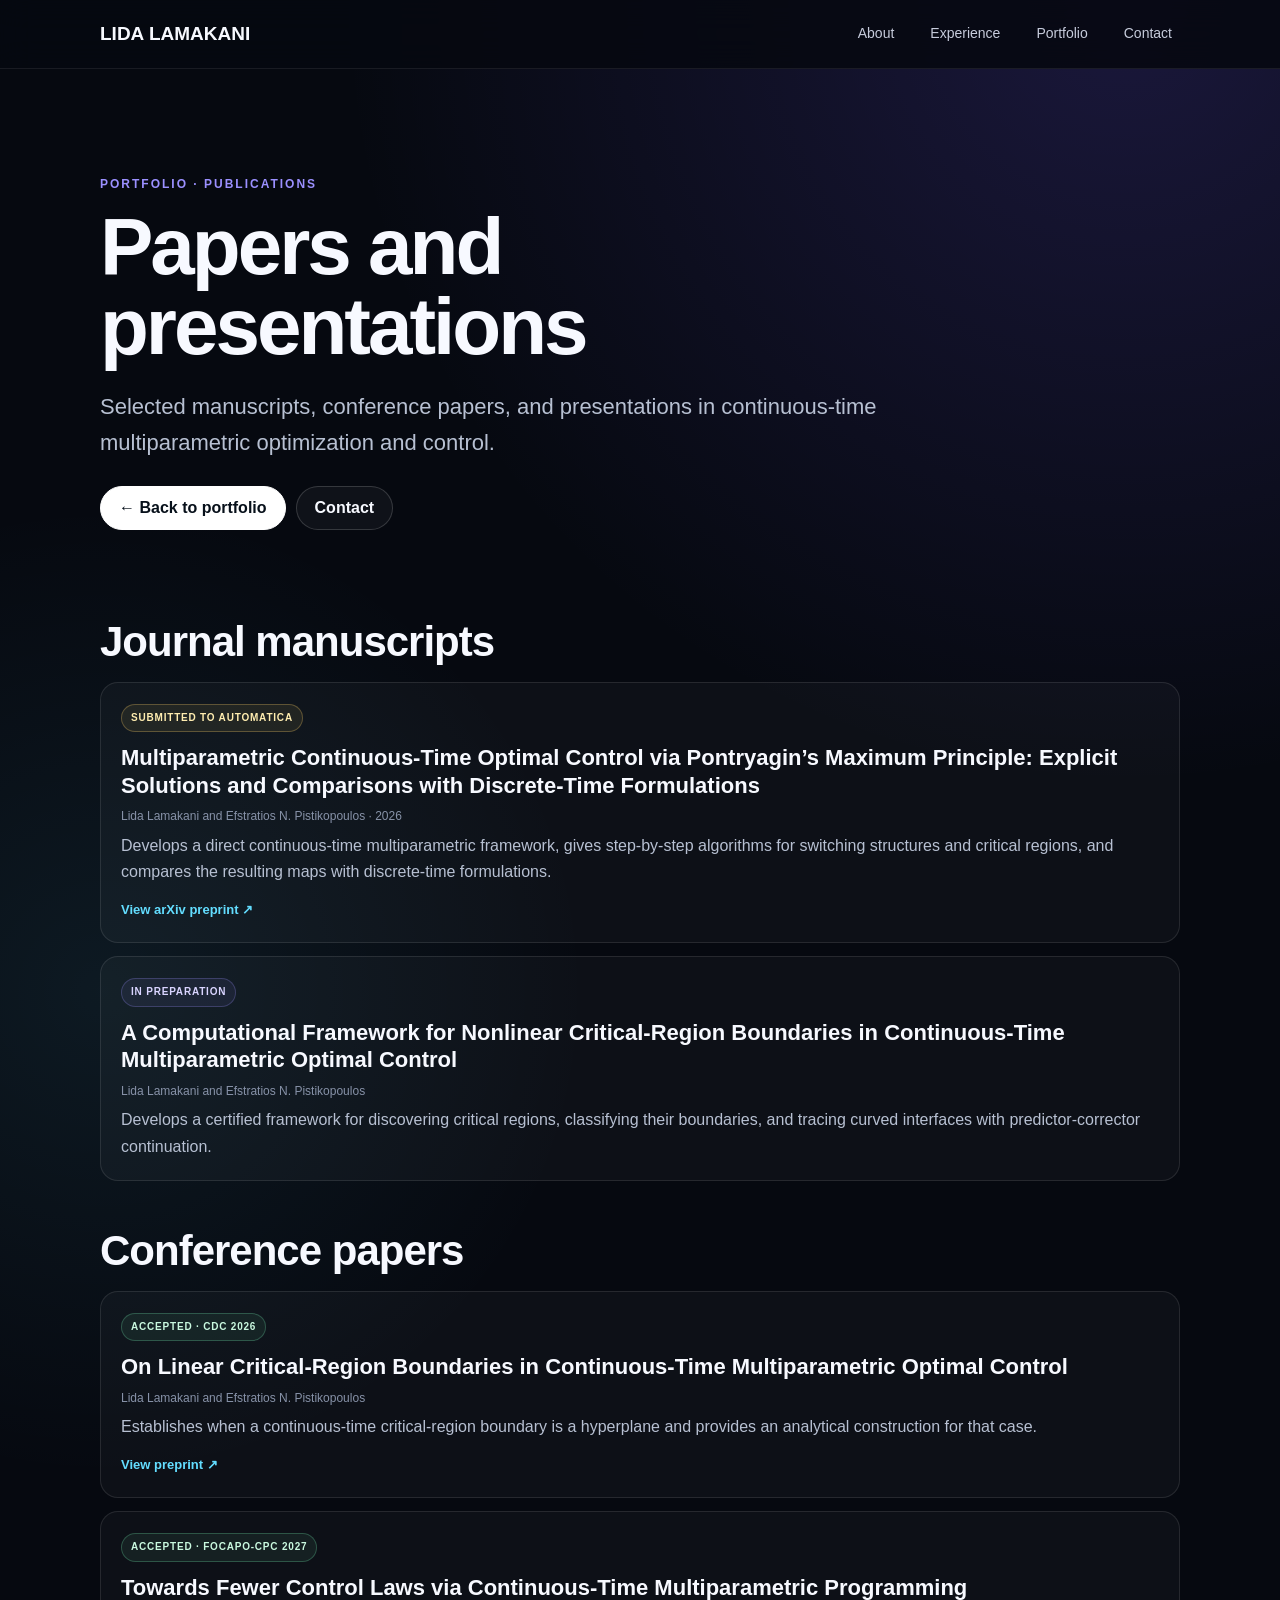
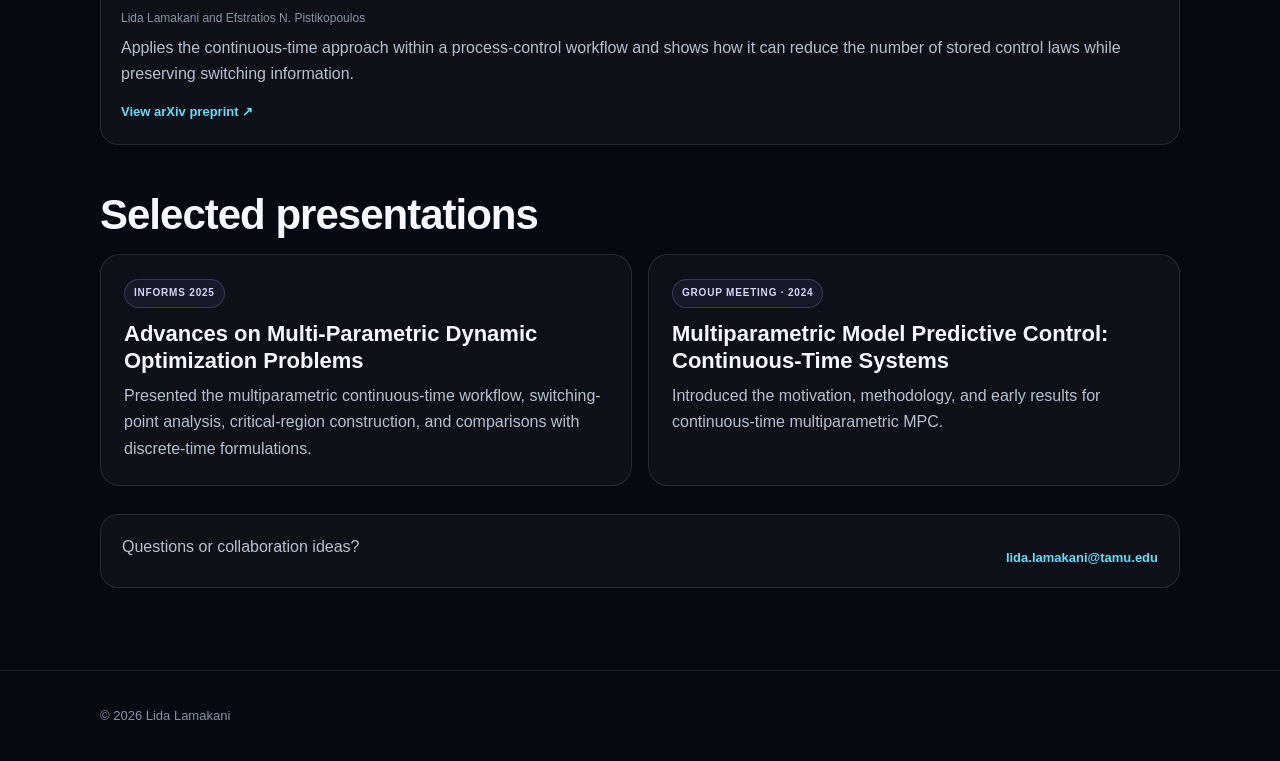
==== commit f9a4bd1e: "Update fmt.Println message from 'Hello' to 'Goodbye'" ====
--- a/index.html
+++ b/index.html
@@ -1,2526 +1,125 @@
 <!DOCTYPE html>
 <html lang="en">
 <head>
-<meta charset="UTF-8">
-<meta name="viewport" content="width=device-width,initial-scale=1,viewport-fit=cover">
-<title>Lida Lamakani | Dynamic Optimization and Intelligent Control</title>
-<meta name="description" content="Research portfolio of Lida Lamakani in continuous-time dynamic optimization, multiparametric control, scientific computing, and intelligent systems.">
-
-<style>
-:root{
-  --bg:#060910;
-  --panel:#0b111d;
-  --panel2:#101827;
-  --text:#f7f9ff;
-  --muted:#b6bfd2;
-  --sub:#8792a8;
-  --line:rgba(255,255,255,.10);
-  --cyan:#63ddff;
-  --violet:#9b90ff;
-  --gold:#ffd166;
-  --green:#76efb2;
-  --red:#ff7087;
-  --road:#111923;
-}
-*{box-sizing:border-box}
-html{scroll-behavior:smooth}
-body{
-  margin:0;
-  overflow-x:hidden;
-  color:var(--text);
-  font-family:Inter,Arial,Helvetica,sans-serif;
-  line-height:1.6;
-  background:
-    radial-gradient(circle at 85% 2%,rgba(117,89,255,.18),transparent 28%),
-    radial-gradient(circle at 7% 40%,rgba(99,221,255,.07),transparent 25%),
-    var(--bg);
-}
-a{color:inherit;text-decoration:none}
-button,input{font:inherit}
-button{color:inherit}
-.container{width:min(1120px,90%);margin:auto}
-.wide{width:min(1320px,96%);margin:auto}
-header{
-  position:sticky;top:0;z-index:100;
-  border-bottom:1px solid rgba(255,255,255,.08);
-  background:rgba(6,9,16,.86);
-  backdrop-filter:blur(16px)
-}
-nav{min-height:68px;display:flex;align-items:center;justify-content:space-between}
-.logo{font-weight:900;font-size:20px;letter-spacing:.2px}
-.nav{display:flex;gap:26px;color:#c7ccdc;font-size:15px}
-.nav a{
-  padding:7px 9px;border-radius:9px;transition:.2s
-}
-.nav a:hover{
-  color:#fff;background:rgba(255,255,255,.06)
-}
-section{scroll-margin-top:86px}
-section{padding:96px 0}
-.hero{min-height:86vh;display:flex;align-items:center}
-.eyebrow,.label{
-  color:var(--violet);font-size:13px;font-weight:900;
-  letter-spacing:2px;text-transform:uppercase
-}
-h1{margin:0;font-size:clamp(50px,8.5vw,102px);line-height:.95;letter-spacing:-5px}
-h2{margin:12px 0 24px;font-size:clamp(34px,5vw,58px);line-height:1.08;letter-spacing:-2px}
-.gradient{
-  color:transparent;
-  background:linear-gradient(90deg,#fff,var(--violet),var(--cyan));
-  -webkit-background-clip:text;background-clip:text
-}
-.hero p,.section-copy{max-width:930px;color:var(--muted);font-size:clamp(18px,2vw,24px)}
-.about{max-width:970px;color:#c8cede;font-size:clamp(20px,2.8vw,30px)}
-.buttons{display:flex;flex-wrap:wrap;gap:11px;margin-top:30px}
-.btn{
-  min-height:47px;padding:0 20px;border:0;border-radius:999px;
-  display:inline-flex;align-items:center;justify-content:center;
-  font-weight:900;cursor:pointer;transition:.2s
-}
-.btn:hover{transform:translateY(-2px)}
-.btn:disabled{opacity:.42;cursor:not-allowed;transform:none}
-.primary{background:#fff;color:#070a12}
-.secondary{border:1px solid rgba(255,255,255,.2);background:rgba(255,255,255,.04)}
-.cyan-btn{background:var(--cyan);color:#061018}
-.fade{opacity:0;transform:translateY(22px);transition:.8s}
-.fade.show{opacity:1;transform:none}
-.hidden{display:none!important}
-.tags{display:flex;flex-wrap:wrap;gap:9px;margin-top:24px}
-.tag{
-  padding:8px 13px;border:1px solid rgba(255,255,255,.11);
-  border-radius:999px;background:rgba(255,255,255,.025);
-  color:#bec5d7;font-size:14px
-}
-
-/* =========================================================
-   GAME
-   ========================================================= */
-.game-shell{
-  overflow:hidden;border:1px solid rgba(255,255,255,.12);
-  border-radius:27px;background:#080d16;
-  box-shadow:0 38px 100px rgba(0,0,0,.46)
-}
-.game-hud{
-  display:grid;grid-template-columns:1.55fr repeat(4,1fr);
-  gap:9px;padding:13px 15px;
-  border-bottom:1px solid rgba(255,255,255,.08);
-  background:linear-gradient(#101827,#090e18)
-}
-.game-hud>div{
-  min-width:0;padding:9px 11px;border:1px solid rgba(255,255,255,.075);
-  border-radius:12px;background:rgba(255,255,255,.028)
-}
-.game-hud .mission{border:0;background:none}
-.game-hud small{display:block;color:var(--sub);font-size:9px;letter-spacing:1.1px;text-transform:uppercase}
-.game-hud strong{display:block;white-space:nowrap;overflow:hidden;text-overflow:ellipsis;font-size:14px}
-.mission strong{font-size:17px}
-.mission span{color:var(--muted);font-size:12px}
-.game-scene{
-  position:relative;height:min(680px,72vh);min-height:530px;
-  overflow:hidden;touch-action:none;user-select:none;
-  background:linear-gradient(#030713,#101a2c 50%,#060a12)
-}
-#roadCanvas{position:absolute;inset:0;width:100%;height:100%;display:block}
-.story-card{
-  position:absolute;z-index:36;top:12px;left:50%;
-  width:min(430px,calc(100% - 150px));transform:translateX(-50%);
-  padding:9px 13px;text-align:center;
-  border:1px solid rgba(255,255,255,.12);border-radius:15px;
-  background:rgba(6,10,18,.82);backdrop-filter:blur(10px);
-  pointer-events:none
-}
-.story-card.flash{animation:storyPop .35s}
-@keyframes storyPop{
-  0%{transform:translateX(-50%) scale(.97);opacity:.55}
-  70%{transform:translateX(-50%) scale(1.01)}
-  100%{transform:translateX(-50%) scale(1);opacity:1}
-}
-.story-card span{display:block;color:#c8cfff;font-size:9px;font-weight:900;letter-spacing:1.4px}
-.story-card b{display:block;font-size:clamp(18px,2.2vw,28px);line-height:1.15}
-.story-card p{margin:3px 0 0;color:#bbc4d7;font-size:12px;line-height:1.35}
-.score-chip{
-  position:absolute;z-index:35;left:12px;top:12px;width:132px;
-  padding:9px 11px;border:1px solid rgba(255,255,255,.1);
-  border-radius:14px;background:rgba(6,10,18,.80);backdrop-filter:blur(9px);
-  pointer-events:none
-}
-.score-chip small{display:block;color:var(--sub);font-size:9px;letter-spacing:1px;text-transform:uppercase}
-.score-chip strong{display:block;font-size:22px;line-height:1.1}
-.score-chip span{display:block;color:#bfc7d8;font-size:10px}
-.next-gate{
-  position:absolute;z-index:35;right:12px;top:12px;width:132px;
-  padding:9px 11px;text-align:right;border:1px solid rgba(255,255,255,.1);
-  border-radius:14px;background:rgba(6,10,18,.80);backdrop-filter:blur(9px);
-  pointer-events:none
-}
-.next-gate small{display:block;color:var(--sub);font-size:9px;letter-spacing:1px;text-transform:uppercase}
-.next-gate strong{display:block;font-size:17px;line-height:1.2}
-.next-gate span{display:block;color:#bfc7d8;font-size:10px}
-.car{
-  position:absolute;z-index:26;width:112px;
-  transform:translate(-50%,-50%);
-  filter:drop-shadow(0 18px 20px rgba(0,0,0,.58));
-  pointer-events:none;opacity:1
-}
-.car.gold{z-index:25;width:104px;opacity:0}
-.car.purple{z-index:24;width:104px;opacity:0}
-.car.show{opacity:1}
-.car svg{display:block;width:100%;overflow:visible}
-.car .brake{opacity:.55}
-.car-label{
-  position:absolute;z-index:31;padding:4px 8px;
-  border:1px solid rgba(255,255,255,.13);border-radius:999px;
-  background:rgba(4,7,13,.78);font-size:9px;font-weight:900;
-  white-space:nowrap;transform:translateX(-50%);opacity:0;pointer-events:none
-}
-.car-label.show{opacity:1}
-.touch-layer{position:absolute;z-index:22;inset:0;touch-action:none;cursor:crosshair}
-.touch-guide{
-  position:absolute;z-index:33;left:50%;bottom:92px;transform:translateX(-50%);
-  width:min(450px,calc(100% - 150px));padding:7px 11px;text-align:center;
-  border:1px solid rgba(99,221,255,.18);border-radius:999px;
-  background:rgba(5,9,16,.68);color:#c8f5ff;font-size:11px;font-weight:800;
-  pointer-events:none;transition:.25s
-}
-.touch-guide.hide{opacity:0}
-.steering-mini{
-  position:absolute;z-index:34;left:50%;bottom:53px;transform:translateX(-50%);
-  width:min(330px,calc(100% - 170px));height:25px;padding:0 9px;
-  display:flex;align-items:center;gap:8px;border-radius:999px;
-  border:1px solid rgba(255,255,255,.1);background:rgba(6,10,18,.80);
-  pointer-events:none
-}
-.steering-mini span{font-size:9px;color:var(--sub);font-weight:900}
-.steering-track{position:relative;flex:1;height:5px;border-radius:99px;background:linear-gradient(90deg,var(--red),rgba(255,255,255,.18) 50%,var(--red))}
-.steering-knob{
-  position:absolute;left:50%;top:50%;width:15px;height:15px;
-  border:3px solid #fff;border-radius:50%;background:var(--cyan);
-  transform:translate(-50%,-50%);box-shadow:0 0 13px rgba(99,221,255,.8)
-}
-.micro-controls{
-  position:absolute;z-index:40;left:50%;bottom:10px;transform:translateX(-50%);
-  display:flex;gap:7px
-}
-.micro-control{
-  width:52px;height:36px;border:1px solid rgba(255,255,255,.17);
-  border-radius:12px;background:rgba(7,11,19,.78);backdrop-filter:blur(8px);
-  color:#fff;font-size:18px;font-weight:900;cursor:pointer;touch-action:none
-}
-.micro-control:active,.micro-control.active{border-color:var(--cyan);background:rgba(99,221,255,.17)}
-.overlay{
-  position:absolute;z-index:70;inset:0;display:grid;place-items:center;
-  padding:22px;background:rgba(3,6,12,.82);backdrop-filter:blur(12px);
-  transition:.28s
-}
-.overlay.off{opacity:0;visibility:hidden;pointer-events:none}
-.overlay-card{
-  width:min(620px,100%);padding:29px;text-align:center;
-  border:1px solid rgba(255,255,255,.14);border-radius:23px;
-  background:rgba(9,14,26,.97)
-}
-.overlay-card h3{margin:7px 0 12px;font-size:clamp(29px,4.5vw,46px);line-height:1.1}
-.overlay-card p{color:var(--muted)}
-.result-grid{display:grid;grid-template-columns:repeat(4,1fr);gap:8px;margin:17px 0}
-.result-grid div{padding:11px;border-radius:12px;background:rgba(255,255,255,.045)}
-.result-grid small{display:block;color:var(--sub);font-size:10px}
-.result-grid strong{display:block}
-.game-bar{
-  display:flex;align-items:center;justify-content:space-between;gap:13px;
-  padding:14px 17px;border-top:1px solid rgba(255,255,255,.08);
-  background:#070b13
-}
-.game-bar p{margin:0;color:#aeb7ca;font-size:13px}
-.game-actions{display:flex;gap:8px;flex:none}
-.game-actions .btn{min-height:42px;padding:0 16px}
-.model-strip{
-  display:grid;grid-template-columns:repeat(4,1fr);gap:9px;
-  padding:14px 17px;border-top:1px solid rgba(255,255,255,.08)
-}
-.model-strip div{padding:9px 11px;border:1px solid rgba(255,255,255,.075);border-radius:12px;background:rgba(255,255,255,.025)}
-.model-strip small{display:block;color:var(--sub);font-size:9px;letter-spacing:1px;text-transform:uppercase}
-.model-strip strong{display:block;font-size:13px}
-
-/* =========================================================
-   REVEAL
-   ========================================================= */
-.reveal{
-  margin-top:30px;padding:27px;border:1px solid var(--line);
-  border-radius:24px;background:rgba(255,255,255,.025)
-}
-.summary-grid{display:grid;grid-template-columns:repeat(4,1fr);gap:10px;margin:17px 0 26px}
-.summary-grid div{padding:13px;border:1px solid rgba(255,255,255,.08);border-radius:14px;background:rgba(255,255,255,.03)}
-.summary-grid small{display:block;color:var(--sub);font-size:10px}
-.summary-grid strong{display:block;font-size:16px}
-.insight-grid{display:grid;grid-template-columns:repeat(3,1fr);gap:13px;margin:20px 0 34px}
-.insight-grid article{padding:18px;border:1px solid rgba(255,255,255,.08);border-radius:17px;background:rgba(255,255,255,.028)}
-.insight-grid h4{margin:0 0 7px;font-size:19px}
-.insight-grid p{margin:0;color:var(--muted);font-size:13px}
-.insight-grid div{margin-top:10px;padding:9px;border-radius:10px;background:rgba(255,255,255,.04);font-size:12px}
-.legend{display:flex;flex-wrap:wrap;gap:8px;margin:13px 0 18px}
-.legend-chip{display:inline-flex;align-items:center;gap:7px;padding:6px 10px;border:1px solid rgba(255,255,255,.09);border-radius:999px;background:rgba(255,255,255,.025);font-size:11px}
-.swatch{width:26px;height:4px;border-radius:99px}
-.swatch.blue{background:var(--cyan)}
-.swatch.gold{background:var(--gold)}
-.swatch.purple{background:var(--violet)}
-.plot-stack{display:grid;gap:50px}
-.plot-card{
-  width:min(100%,980px);margin:0 auto;padding:20px;
-  border:1px solid rgba(255,255,255,.08);border-radius:19px;
-  background:rgba(255,255,255,.022)
-}
-.plot-card strong{display:block;margin-bottom:12px;font-size:16px}
-.plot-card canvas{
-  display:block;width:100%;height:320px;border:1px solid rgba(255,255,255,.075);
-  border-radius:15px;background:#050912
-}
-.param-panel{margin-top:38px;padding-top:30px;border-top:1px solid rgba(255,255,255,.08)}
-.param-grid{display:grid;grid-template-columns:.85fr 1.15fr;gap:14px}
-.param-card{padding:17px;border:1px solid rgba(255,255,255,.08);border-radius:18px;background:rgba(255,255,255,.025)}
-.slider-row{display:flex;justify-content:space-between;gap:10px;margin-bottom:10px}
-.slider-row strong{font-size:18px}
-input[type=range]{width:100%;accent-color:var(--cyan)}
-.scenario-buttons{display:grid;grid-template-columns:repeat(3,1fr);gap:8px;margin-top:13px}
-.scenario-btn{padding:10px 8px;border:1px solid rgba(255,255,255,.11);border-radius:12px;background:rgba(255,255,255,.03);cursor:pointer;font-weight:800}
-.scenario-btn.active{border-color:var(--cyan);background:rgba(99,221,255,.10)}
-.param-preview{position:relative;height:310px;overflow:hidden;border:1px solid rgba(255,255,255,.075);border-radius:15px;background:#050912}
-.preview-badge{
-  position:absolute;z-index:3;top:10px;left:50%;transform:translateX(-50%);
-  padding:6px 10px;border:1px solid rgba(255,209,102,.25);
-  border-radius:999px;background:rgba(5,9,16,.82);
-  color:#ffe7a0;font-size:10px;font-weight:900;white-space:nowrap
-}
-#paramCanvas{width:100%;height:100%;display:block}
-.preview-help{
-  position:absolute;z-index:3;left:50%;bottom:9px;transform:translateX(-50%);
-  width:max-content;max-width:calc(100% - 22px);
-  padding:5px 9px;border-radius:999px;
-  background:rgba(5,9,16,.84);color:#c5cede;
-  border:1px solid rgba(255,255,255,.08);
-  font-size:10px;font-weight:800;text-align:center
-}
-.plot-note{
-  margin:-5px 0 12px;color:#aeb8ca;font-size:12px;line-height:1.45
-}
-.tech-note{
-  margin-top:20px;padding:20px;border:1px solid rgba(118,239,178,.24);
-  border-radius:17px;background:rgba(118,239,178,.055);color:#d8fbe8
-}
-.tech-note>strong{display:block;margin-bottom:5px;font-size:22px}
-.formulation-intro{margin:0 0 14px;color:#c7d3df;font-size:13px}
-.formulation-grid{
-  display:grid;grid-template-columns:repeat(2,minmax(0,1fr));
-  gap:10px
-}
-.formula-card{
-  padding:14px;border:1px solid rgba(255,255,255,.10);
-  border-radius:14px;background:rgba(5,10,16,.48)
-}
-.wide-formula-card{grid-column:1/-1}
-.formula-label{
-  display:block;color:var(--green);font-size:9px;font-weight:900;
-  letter-spacing:1.2px;text-transform:uppercase
-}
-.formula-main{
-  margin:5px 0 6px;color:#fff;
-  font-size:clamp(18px,2.3vw,26px);font-weight:850;line-height:1.35
-}
-.formula-card p{
-  margin:0;color:#bdc7d8;font-size:12px;line-height:1.48
-}
-.gate-formulas{
-  display:grid;grid-template-columns:repeat(3,1fr);gap:8px;
-  margin:7px 0 8px
-}
-.gate-formulas div{
-  padding:9px;border-radius:10px;
-  background:rgba(255,255,255,.04);
-  color:#f4f7ff;font-size:12px;line-height:1.45
-}
-.gold-result-note{
-  margin-top:11px;padding:11px 13px;border-radius:12px;
-  border:1px solid rgba(255,209,102,.22);
-  background:rgba(255,209,102,.065);
-  color:#fff1bd;font-size:12px;line-height:1.55
-}
-.constraint-check{
-  margin-top:11px;padding:14px;border:1px solid rgba(118,239,178,.22);
-  border-radius:14px;background:rgba(5,10,16,.42)
-}
-.constraint-check-title{
-  display:flex;align-items:center;justify-content:space-between;gap:12px
-}
-.constraint-check-title span{
-  display:block;color:var(--sub);font-size:9px;font-weight:900;
-  letter-spacing:1.1px;text-transform:uppercase
-}
-.constraint-check-title strong{display:block;color:#fff;font-size:17px}
-.constraint-check-title>b{
-  flex:none;padding:6px 9px;border-radius:999px;
-  border:1px solid rgba(118,239,178,.30);
-  background:rgba(118,239,178,.10);color:#bdf5d5;font-size:11px
-}
-.constraint-check>p{margin:9px 0;color:#bdc7d8;font-size:12px}
-.constraint-table-wrap{overflow-x:auto}
-.constraint-table{
-  width:100%;border-collapse:collapse;min-width:590px;
-  font-size:11px
-}
-.constraint-table th,.constraint-table td{
-  padding:8px 9px;text-align:left;
-  border-bottom:1px solid rgba(255,255,255,.07)
-}
-.constraint-table th{
-  color:#939fb3;font-size:9px;letter-spacing:.8px;text-transform:uppercase
-}
-.constraint-table td{color:#d7deea}
-.constraint-table td:last-child{font-weight:900;color:#bdf5d5}
-.constraint-check small{
-  display:block;margin-top:10px;color:#bfe9d2;font-size:11px;line-height:1.5
-}
-.method-footnote{margin:11px 0 0;color:#bfe9d2;font-size:12px;line-height:1.5}
-.mp-why{
-  margin:20px 0 18px;padding:18px;border:1px solid rgba(155,144,255,.28);
-  border-radius:17px;background:
-    radial-gradient(circle at 92% 10%,rgba(155,144,255,.14),transparent 32%),
-    rgba(155,144,255,.055)
-}
-.mp-why>strong{display:block;font-size:21px;margin-bottom:7px}
-.mp-why p{margin:0;color:var(--muted);font-size:14px}
-.mp-flow{
-  display:grid;grid-template-columns:1fr auto 1fr auto 1fr;gap:9px;
-  align-items:center;margin-top:14px
-}
-.mp-flow span{
-  min-height:58px;padding:10px 12px;display:grid;place-items:center;text-align:center;
-  border:1px solid rgba(255,255,255,.10);border-radius:13px;
-  background:rgba(255,255,255,.035);font-size:12px;font-weight:850
-}
-.mp-flow b{color:var(--cyan);font-size:20px}
-.mp-honesty{
-  margin-top:12px;padding:10px 12px;border-left:3px solid var(--cyan);
-  background:rgba(99,221,255,.055);color:#c8f5ff;font-size:12px
-}
-
-
-/* =========================================================
-   PORTFOLIO
-   ========================================================= */
-.portal-grid{display:grid;grid-template-columns:repeat(2,1fr);gap:18px;margin-top:36px}
-.portal{min-height:230px;padding:27px;border:1px solid var(--line);border-radius:22px;background:rgba(255,255,255,.035);transition:.3s}
-.portal:hover{transform:translateY(-5px);border-color:rgba(155,144,255,.55)}
-.portal h3{margin:14px 0 9px;font-size:24px;line-height:1.22}
-.portal p{color:#aeb4c5;margin:0}
-.work-type{
-  display:inline-flex;padding:6px 9px;border-radius:999px;
-  background:rgba(155,144,255,.10);
-  border:1px solid rgba(155,144,255,.22);
-  color:#d6d1ff;font-size:10px;font-weight:900;
-  letter-spacing:1px;text-transform:uppercase
-}
-.work-tags{display:flex;flex-wrap:wrap;gap:6px;margin-top:16px}
-.work-tags span{
-  padding:6px 9px;border-radius:999px;
-  border:1px solid rgba(255,255,255,.08);
-  background:rgba(255,255,255,.025);
-  color:#bfc7d7;font-size:11px
-}
-.portal-link{
-  display:inline-block;margin-top:18px;
-  color:var(--cyan);font-weight:900;font-size:13px
-}
-.portal-more{
-  display:inline-block;margin-top:18px;
-  color:var(--cyan);font-size:13px;font-weight:900
-}
-.software-portal{border-color:rgba(99,221,255,.18)}
-.contact-links{
-  display:grid;grid-template-columns:repeat(3,minmax(0,1fr));
-  gap:12px;margin-top:28px
-}
-.contact-card{
-  padding:18px;border:1px solid rgba(255,255,255,.10);
-  border-radius:17px;background:rgba(255,255,255,.03);
-  transition:.25s;overflow-wrap:anywhere
-}
-.contact-card:hover{
-  transform:translateY(-3px);
-  border-color:rgba(99,221,255,.38)
-}
-.contact-card span{
-  display:block;color:var(--sub);font-size:10px;font-weight:900;
-  letter-spacing:1px;text-transform:uppercase
-}
-.contact-card strong{
-  display:block;margin-top:5px;color:#fff;font-size:14px
-}
-footer{padding:43px 0;border-top:1px solid rgba(255,255,255,.08);color:var(--sub)}
-
-@media(max-width:980px){
-  .game-hud{grid-template-columns:repeat(2,1fr)}
-  .game-hud .mission{grid-column:1/-1}
-  .model-strip,.summary-grid{grid-template-columns:repeat(2,1fr)}
-  .insight-grid,.param-grid{grid-template-columns:1fr}
-}
-@media(max-width:760px){
-  nav{
-    min-height:auto;flex-wrap:wrap;gap:6px;
-    padding:8px 0 9px
-  }
-  .logo{
-    width:100%;text-align:center;font-size:16px
-  }
-  .nav{
-    display:grid;width:100%;
-    grid-template-columns:repeat(4,minmax(0,1fr));
-    gap:4px;font-size:12px
-  }
-  .nav a{
-    padding:7px 2px;text-align:center;
-    border:1px solid rgba(255,255,255,.07);
-    background:rgba(255,255,255,.025)
-  }
-  section{scroll-margin-top:104px}
-  h1{letter-spacing:-3px}
-  section{padding:78px 0}
-  .wide{width:98%}
-  .game-scene{height:68vh;min-height:520px}
-  .story-card{
-    top:8px;width:min(310px,calc(100% - 118px));
-    padding:7px 9px
-  }
-  .story-card b{font-size:17px}
-  .story-card p{font-size:10px}
-  .score-chip,.next-gate{top:8px;width:96px;padding:7px 8px}
-  .score-chip strong{font-size:17px}
-  .next-gate strong{font-size:13px}
-  .score-chip span,.next-gate span{display:none}
-  .touch-guide{bottom:78px;width:min(300px,calc(100% - 90px));font-size:10px}
-  .steering-mini{bottom:45px;width:min(260px,calc(100% - 100px))}
-  .micro-controls{bottom:7px}
-  .micro-control{width:46px;height:33px}
-  .car{width:92px}.car.gold,.car.purple{width:88px}
-  .game-bar{align-items:stretch;flex-direction:column}
-  .game-actions{width:100%}
-  .game-actions .btn{flex:1}
-  .model-strip,.summary-grid,.result-grid{grid-template-columns:1fr}
-  .plot-card{padding:12px}
-  .plot-card canvas{height:280px}
-  .portal-grid{grid-template-columns:1fr}
-  .contact-links{grid-template-columns:1fr}
-  .scenario-buttons{grid-template-columns:1fr}
-  .formulation-grid{grid-template-columns:1fr}
-  .wide-formula-card{grid-column:auto}
-  .gate-formulas{grid-template-columns:1fr}
-  .tech-note{padding:15px}
-  .formula-card{padding:12px}
-  .mp-flow{grid-template-columns:1fr}
-  .mp-flow b{transform:rotate(90deg);justify-self:center}
-
-}
-@media(max-width:500px){
-  .game-scene{height:66vh;min-height:470px}
-  .story-card{top:7px;max-width:230px}
-  .story-card p{display:none}
-  .score-chip small,.next-gate small{font-size:7px}
-  .score-chip,.next-gate{width:78px}
-  .score-chip span,.next-gate span{display:none}
-  .touch-guide{bottom:72px}
-  .steering-mini{bottom:42px}
-  .micro-control{width:43px;height:31px;font-size:16px}
-}
-</style>
+  <meta charset="UTF-8">
+  <meta name="viewport" content="width=device-width,initial-scale=1">
+  <title>Publications | Lida Lamakani</title>
+  <meta name="description" content="Selected manuscripts, conference papers, and presentations in continuous-time multiparametric optimization and control.">
+  <link rel="stylesheet" href="./portfolio-pages.css">
 </head>
-
 <body>
 <header>
   <nav class="container">
-    <a class="logo" href="#home">LIDA LAMAKANI</a>
+    <a class="logo" href="./index.html#home">LIDA LAMAKANI</a>
     <div class="nav">
-      <a href="#about">About</a>
-      <a href="#experience">Experience</a>
-      <a href="#portfolio">Portfolio</a>
-      <a href="#contact">Contact</a>
+      <a href="./index.html#about">About</a>
+      <a href="./index.html#experience">Experience</a>
+      <a href="./index.html#portfolio">Portfolio</a>
+      <a href="./index.html#contact">Contact</a>
     </div>
   </nav>
 </header>
 
 <main>
-<section class="hero" id="home">
-  <div class="container fade">
-    <p class="eyebrow">Optimization · Control · Modeling · Machine Learning</p>
-    <h1>Engineering <span class="gradient">intelligent systems.</span></h1>
-    <p>
-      I develop mathematical and computational methods for dynamic engineering systems,
-      connecting optimization, control, modeling, scientific computing, and data-driven intelligence.
-    </p>
-    <div class="buttons">
-      <a class="btn primary" href="#experience">Experience my research</a>
-      <a class="btn secondary" href="#portfolio">View portfolio</a>
-    </div>
-  </div>
-</section>
-
-<section id="about">
-  <div class="container fade">
-    <p class="label">About</p>
-    <h2>Research across connected disciplines.</h2>
-    <p class="about">
-      My work focuses on understanding, computing, and improving decisions in evolving systems.
-      I move between mathematical theory, dynamic modeling, algorithm development, control,
-      numerical computation, and machine learning depending on the problem.
-    </p>
-    <div class="tags">
-      <span class="tag">Dynamic systems</span>
-      <span class="tag">Optimization</span>
-      <span class="tag">Optimal control</span>
-      <span class="tag">MPC</span>
-      <span class="tag">Continuous time</span>
-      <span class="tag">Multiparametric methods</span>
-      <span class="tag">Scientific computing</span>
-    </div>
-  </div>
-</section>
-
-<section id="experience">
-  <div class="wide fade">
-    <p class="label">Interactive driving game</p>
-    <h2>Neon Gate Challenge.</h2>
-    <p class="section-copy">
-      Drive through all three glowing gates. Then finish in the center without moving sideways.
-      The gold car shows the smoothest successful drive calculated by the model.
-    </p>
-
-    <div class="game-shell">
-      <div class="game-hud">
-        <div class="mission">
-          <strong>Pass all 3 gates and finish in the center</strong>
-          <span>Touch left or right to turn. Turn the other way to stop sideways movement.</span>
-        </div>
-        <div><small>Time left</small><strong id="hudTime">8.00 s</strong></div>
-        <div><small>Distance</small><strong id="hudDistance">0 / 200 m</strong></div>
-        <div><small>Gates</small><strong id="hudGates">0 / 3</strong></div>
-        <div><small>Finish</small><strong id="hudFinish">Not reached</strong></div>
-      </div>
-
-      <div class="game-scene" id="gameScene">
-        <canvas id="roadCanvas"></canvas>
-
-        <div class="score-chip">
-          <small>Turning effort</small>
-          <strong id="effortValue">0.00</strong>
-          <span>Lower is better</span>
-        </div>
-
-        <div class="story-card" id="storyCard">
-          <span id="storyKicker">READY</span>
-          <b id="storyTitle">Pass all three gates.</b>
-          <p id="storyText">Touch left or right to turn. Lift your finger to stop turning.</p>
-        </div>
-
-        <div class="next-gate">
-          <small>Next gate</small>
-          <strong id="nextGateName">Gate 1</strong>
-          <span id="nextGateTime">in 2.00 s</span>
-        </div>
-
-        <div class="car" id="playerCar"></div>
-        <div class="car gold" id="goldCar"></div>
-        <div class="car purple" id="purpleCar"></div>
-
-        <div class="car-label" id="playerLabel">YOUR DRIVE</div>
-        <div class="car-label" id="goldLabel">BEST PATH</div>
-        <div class="car-label" id="purpleLabel">0.5 s UPDATES</div>
-
-        <div class="touch-layer" id="touchLayer"></div>
-
-        <div class="touch-guide" id="touchGuide">
-          Touch the left or right side of the road to turn.
-        </div>
-
-        <div class="steering-mini">
-          <span>L</span>
-          <div class="steering-track"><i class="steering-knob" id="steeringKnob"></i></div>
-          <span>R</span>
-        </div>
-
-        <div class="micro-controls" aria-label="Backup steering controls">
-          <button class="micro-control" id="leftControl" aria-label="Turn left">◀</button>
-          <button class="micro-control" id="straightControl" aria-label="Go straight">▲</button>
-          <button class="micro-control" id="rightControl" aria-label="Turn right">▶</button>
-        </div>
-
-        <div class="overlay" id="introOverlay">
-          <div class="overlay-card">
-            <p class="label">8-second driving game</p>
-            <h3>Pass all three glowing gates.</h3>
-            <p>
-              The car moves forward by itself. Touch left or right to turn.
-              Finish in the center without moving sideways.
-            </p>
-            <div class="buttons" style="justify-content:center">
-              <button class="btn primary" id="enterButton">Open game</button>
-              <button class="btn secondary" id="watchButton">Watch best drive</button>
-            </div>
-          </div>
-        </div>
-
-        <div class="overlay off" id="resultOverlay">
-          <div class="overlay-card">
-            <p class="label">Your run</p>
-            <h3 id="resultTitle">Run complete.</h3>
-            <div class="result-grid">
-              <div><small>Gates passed</small><strong id="resultGates">—</strong></div>
-              <div><small>Distance from center</small><strong id="resultOffset">—</strong></div>
-              <div><small>Sideways movement</small><strong id="resultHeading">—</strong></div>
-              <div><small>Turning effort</small><strong id="resultEffort">—</strong></div>
-            </div>
-            <p id="resultText"></p>
-            <p style="font-size:12px;color:#c8f5ff">Your drive and the best drive will replay next.</p>
-          </div>
-        </div>
-      </div>
-
-      <div class="game-bar">
-        <p>
-          Touch or drag on the road. You may also use the arrow buttons or keyboard.
-          The clock starts only after you press START.
-        </p>
-        <div class="game-actions">
-          <button class="btn primary" id="startButton">Start</button>
-          <button class="btn secondary" id="resetButton">Reset</button>
-          <button class="btn secondary" id="exactButton">Watch best drive</button>
-        </div>
-      </div>
-
-      <div class="model-strip">
-        <div><small>Forward speed</small><strong>90 km/h</strong></div>
-        <div><small>Game time</small><strong>8 seconds</strong></div>
-        <div><small>Goal</small><strong>3 gates + center finish</strong></div>
-        <div><small>Turn strength</small><strong>Gentle to strong</strong></div>
+  <section class="hero">
+    <div class="container">
+      <p class="eyebrow">Portfolio · Publications</p>
+      <h1>Papers and presentations</h1>
+      <p class="lead">Selected manuscripts, conference papers, and presentations in continuous-time multiparametric optimization and control.</p>
+      <div class="page-actions">
+        <a class="button primary" href="./index.html#portfolio">← Back to portfolio</a>
+        <a class="button" href="./index.html#contact">Contact</a>
       </div>
     </div>
+  </section>
 
-    <div class="reveal hidden" id="revealSection">
-      <p class="label">What the game showed</p>
-      <h2>The best drive is calculated, not drawn.</h2>
+  <section class="section">
+    <div class="container">
+      
+<h2>Journal manuscripts</h2>
+<div class="list">
+  <article class="publication">
+    <span class="status gold">Submitted to Automatica</span>
+    <h3>Multiparametric Continuous-Time Optimal Control via Pontryagin’s Maximum Principle: Explicit Solutions and Comparisons with Discrete-Time Formulations</h3>
+    <div class="meta">Lida Lamakani and Efstratios N. Pistikopoulos · 2026</div>
+    <p>
+      Develops a direct continuous-time multiparametric framework, gives step-by-step
+      algorithms for switching structures and critical regions, and compares the resulting
+      maps with discrete-time formulations.
+    </p>
+    <a class="inline-link" href="https://arxiv.org/abs/2603.16887" target="_blank" rel="noopener">View arXiv preprint ↗</a>
+  </article>
 
-      <div class="summary-grid">
-        <div><small>Best turning effort</small><strong id="bestEffort">—</strong></div>
-        <div><small>First turn change</small><strong id="firstReversal">—</strong></div>
-        <div><small>0.5-second turning effort</small><strong id="sampledEffort">—</strong></div>
-        <div><small>Starting position</small><strong id="startParameter">—</strong></div>
-      </div>
+  <article class="publication">
+    <span class="status">In preparation</span>
+    <h3>A Computational Framework for Nonlinear Critical-Region Boundaries in Continuous-Time Multiparametric Optimal Control</h3>
+    <div class="meta">Lida Lamakani and Efstratios N. Pistikopoulos</div>
+    <p>
+      Develops a certified framework for discovering critical regions, classifying their
+      boundaries, and tracing curved interfaces with predictor-corrector continuation.
+    </p>
+  </article>
+</div>
 
-      <div class="insight-grid">
-        <article>
-          <h4>Why timing matters</h4>
-          <p>The same turn, made too early or too late, can miss the next gate.</p>
-          <div id="timeInsight">—</div>
-        </article>
-        <article>
-          <h4>Why continuous control matters</h4>
-          <p>Gold can change its turn at any moment. Purple can change only every 0.5 seconds.</p>
-          <div id="continuousInsight">—</div>
-        </article>
-        <article>
-          <h4>Why multiparametric optimization helps</h4>
-          <p>A different starting position needs a different best drive. These answers can be calculated before the car starts.</p>
-          <div id="parameterInsight">—</div>
-        </article>
-      </div>
+<h2 style="margin-top:46px">Conference papers</h2>
+<div class="list">
+  <article class="publication">
+    <span class="status green">Accepted · CDC 2026</span>
+    <h3>On Linear Critical-Region Boundaries in Continuous-Time Multiparametric Optimal Control</h3>
+    <div class="meta">Lida Lamakani and Efstratios N. Pistikopoulos</div>
+    <p>
+      Establishes when a continuous-time critical-region boundary is a hyperplane
+      and provides an analytical construction for that case.
+    </p>
+    <a class="inline-link" href="https://arxiv.org/abs/2604.07693" target="_blank" rel="noopener">View preprint ↗</a>
+  </article>
 
-      <div class="legend">
-        <span class="legend-chip"><i class="swatch blue"></i>Your drive</span>
-        <span class="legend-chip"><i class="swatch gold"></i>Best drive</span>
-        <span class="legend-chip"><i class="swatch purple"></i>Updated every 0.5 seconds</span>
-      </div>
+  <article class="publication">
+    <span class="status green">Accepted · FOCAPO-CPC 2027</span>
+    <h3>Towards Fewer Control Laws via Continuous-Time Multiparametric Programming</h3>
+    <div class="meta">Lida Lamakani and Efstratios N. Pistikopoulos</div>
+    <p>
+      Applies the continuous-time approach within a process-control workflow and
+      shows how it can reduce the number of stored control laws while preserving
+      switching information.
+    </p>
+    <a class="inline-link" href="https://arxiv.org/abs/2606.21031" target="_blank" rel="noopener">
+      View arXiv preprint ↗
+    </a>
+  </article>
+</div>
 
-      <div class="plot-stack">
-        <div class="plot-card">
-          <strong>Driving path</strong>
-          <p class="plot-note">
-            This chart and the gold car use the same calculated trajectory.
-            A gate is the empty space between its two posts. The green PASS point shows
-            where the center of the gold car crosses that gate.
-          </p>
-          <canvas id="pathChart"></canvas>
-        </div>
-        <div class="plot-card">
-          <strong>Turn strength over time</strong>
-          <canvas id="inputChart"></canvas>
-        </div>
-        <div class="plot-card">
-          <strong>Best drive compared with 0.5-second updates</strong>
-          <canvas id="timingChart"></canvas>
-        </div>
-      </div>
+<h2 style="margin-top:46px">Selected presentations</h2>
+<div class="grid">
+  <article class="card">
+    <span class="status">INFORMS 2025</span>
+    <h3>Advances on Multi-Parametric Dynamic Optimization Problems</h3>
+    <p>
+      Presented the multiparametric continuous-time workflow, switching-point analysis,
+      critical-region construction, and comparisons with discrete-time formulations.
+    </p>
+  </article>
 
-      <div class="param-panel">
-        <p class="label">Why multiparametric optimization helps</p>
-        <h2>Different starts need different best drives.</h2>
-        <p class="section-copy">
-          Solving the problem again for every new starting position can be slow.
-          Multiparametric optimization calculates the answers in advance.
-        </p>
+  <article class="card">
+    <span class="status">Group meeting · 2024</span>
+    <h3>Multiparametric Model Predictive Control: Continuous-Time Systems</h3>
+    <p>
+      Introduced the motivation, methodology, and early results for continuous-time
+      multiparametric MPC.
+    </p>
+  </article>
+</div>
 
-        <div class="mp-why">
-          <strong>Calculate first. Use the answer right away.</strong>
-          <p>
-            It groups starting positions that use the same type of best drive.
-            It then stores the right control rule for each group.
-          </p>
-
-          <div class="mp-flow" aria-label="Multiparametric online control sequence">
-            <span>Measure the starting position</span>
-            <b>→</b>
-            <span>Find its group<br>(critical region)</span>
-            <b>→</b>
-            <span>Use the stored control rule</span>
-          </div>
-
-          <div class="mp-honesty">
-            This demo recalculates the answer when you move the slider so you can see the change.
-            A full multiparametric controller would calculate all groups and rules before the car starts.
-          </div>
-        </div>
-
-        <div class="param-grid">
-          <div class="param-card">
-            <div class="slider-row">
-              <span>Starting position</span>
-              <strong id="parameterValue">+2.30 m</strong>
-            </div>
-            <input id="parameterSlider" type="range" min="-3" max="3" value="2.3" step="0.05">
-            <div class="scenario-buttons">
-              <button class="scenario-btn" data-start="-2.7">Left start</button>
-              <button class="scenario-btn" data-start="0">Center start</button>
-              <button class="scenario-btn active" data-start="2.3">Right start</button>
-            </div>
-            <div style="margin-top:15px;color:var(--muted);font-size:13px" id="activeSetText">—</div>
-            <div class="buttons">
-              <button class="btn cyan-btn" id="loadScenarioButton">Use this start</button>
-            </div>
-          </div>
-
-          <div class="param-card">
-            <div class="param-preview">
-              <div class="preview-badge">Same gold drive — course map</div>
-              <canvas id="paramCanvas"></canvas>
-              <div class="preview-help">
-                Each gate is the empty space between two glowing posts.
-              </div>
-            </div>
-          </div>
-        </div>
-
-        <div class="tech-note">
-          <strong>How the best drive is calculated</strong>
-          <p class="formulation-intro">
-            The computer chooses the sideways acceleration <b>u(t)</b> over the 8-second drive.
-          </p>
-
-          <div class="formulation-grid">
-            <div class="formula-card">
-              <span class="formula-label">Objective</span>
-              <div class="formula-main">
-                Minimize&nbsp;
-                J = ∫<sub>0</sub><sup>8</sup> u(t)<sup>2</sup> dt
-              </div>
-              <p>Use as little strong sideways movement as possible.</p>
-            </div>
-
-            <div class="formula-card">
-              <span class="formula-label">Car model</span>
-              <div class="formula-main">
-                ẏ(t) = v(t), &nbsp;&nbsp; v̇(t) = u(t)
-              </div>
-              <p>
-                <b>y</b> is sideways position, <b>v</b> is sideways speed,
-                and <b>u</b> is sideways acceleration.
-              </p>
-            </div>
-
-            <div class="formula-card">
-              <span class="formula-label">Starting condition</span>
-              <div class="formula-main">
-                y(0) = y<sub>0</sub>, &nbsp;&nbsp; v(0) = 0
-              </div>
-              <p>The car starts at the selected position with no sideways movement.</p>
-            </div>
-
-            <div class="formula-card">
-              <span class="formula-label">Finish condition</span>
-              <div class="formula-main">
-                y(8) = 0, &nbsp;&nbsp; v(8) = 0
-              </div>
-              <p>Finish in the center and stop moving sideways.</p>
-            </div>
-
-            <div class="formula-card wide-formula-card">
-              <span class="formula-label">Gate conditions</span>
-              <div class="gate-formulas">
-                <div><b>Gate 1 at 2.0 s:</b> −2.0 ≤ y(2.0) ≤ −0.8 m</div>
-                <div><b>Gate 2 at 4.1 s:</b> &nbsp;1.1 ≤ y(4.1) ≤ &nbsp;2.3 m</div>
-                <div><b>Gate 3 at 6.2 s:</b> −1.8 ≤ y(6.2) ≤ −0.6 m</div>
-              </div>
-              <p>
-                At each gate time, the center of the car must lie inside the listed range.
-                Passing between the two gate posts satisfies the constraint.
-              </p>
-            </div>
-          </div>
-
-          <div class="gold-result-note">
-            <b>Gold car:</b> among all drives that satisfy the model and every condition above,
-            the gold drive has the smallest value of <b>J</b>. The gold car, gold road line,
-            and gold charts all use the same calculated values of <b>y(t)</b>.
-          </div>
-
-          <div class="constraint-check">
-            <div class="constraint-check-title">
-              <div>
-                <span>Automatic mathematical check</span>
-                <strong id="constraintCheckTitle">Gold path verified</strong>
-              </div>
-              <b id="constraintCheckBadge">PASS ✓</b>
-            </div>
-
-            <p>
-              The equations limit the <b>center of the car</b>. The glowing gate is wider
-              so the full car has room to pass.
-            </p>
-
-            <div class="constraint-table-wrap">
-              <table class="constraint-table">
-                <thead>
-                  <tr>
-                    <th>Check</th>
-                    <th>Gold value</th>
-                    <th>Required range</th>
-                    <th>Result</th>
-                  </tr>
-                </thead>
-                <tbody>
-                  <tr>
-                    <td>Gate 1</td>
-                    <td id="checkGate1Value">—</td>
-                    <td>−2.00 to −0.80 m</td>
-                    <td id="checkGate1Result">—</td>
-                  </tr>
-                  <tr>
-                    <td>Gate 2</td>
-                    <td id="checkGate2Value">—</td>
-                    <td>1.10 to 2.30 m</td>
-                    <td id="checkGate2Result">—</td>
-                  </tr>
-                  <tr>
-                    <td>Gate 3</td>
-                    <td id="checkGate3Value">—</td>
-                    <td>−1.80 to −0.60 m</td>
-                    <td id="checkGate3Result">—</td>
-                  </tr>
-                  <tr>
-                    <td>Finish position</td>
-                    <td id="checkFinishPosition">—</td>
-                    <td>0.00 m</td>
-                    <td id="checkFinishResult">—</td>
-                  </tr>
-                  <tr>
-                    <td>Finish sideways speed</td>
-                    <td id="checkFinishSpeed">—</td>
-                    <td>0.00 m/s</td>
-                    <td id="checkFinishSpeedResult">—</td>
-                  </tr>
-                </tbody>
-              </table>
-            </div>
-
-            <small id="constraintClearanceText">
-              —
-            </small>
-          </div>
-
-          <p class="method-footnote">
-            This simple model is used to make the control idea easy to see.
-          </p>
-        </div>
+      <div class="contact-strip">
+        <span>Questions or collaboration ideas?</span>
+        <a class="inline-link" href="mailto:lida.lamakani@tamu.edu">lida.lamakani@tamu.edu</a>
       </div>
     </div>
-  </div>
-</section>
-
-<section id="portfolio">
-  <div class="container fade">
-    <p class="label">Portfolio</p>
-    <h2>Explore my work.</h2>
-    <p class="section-copy">
-      Choose a section to see more details.
-    </p>
-
-    <div class="portal-grid">
-      <a class="portal" href="./research.html">
-        <span class="label">Research</span>
-        <h3>Research directions</h3>
-        <p>
-          Continuous-time optimization, multiparametric control,
-          switching times, and critical regions.
-        </p>
-        <span class="portal-more">View research →</span>
-      </a>
-
-      <a class="portal" href="./publications.html">
-        <span class="label">Publications</span>
-        <h3>Papers and presentations</h3>
-        <p>
-          Journal manuscripts, conference papers,
-          presentations, and current work.
-        </p>
-        <span class="portal-more">View publications →</span>
-      </a>
-
-      <a class="portal" href="./projects.html">
-        <span class="label">Projects</span>
-        <h3>Selected projects</h3>
-        <p>
-          Computational frameworks, process-control applications,
-          and research communication.
-        </p>
-        <span class="portal-more">View projects →</span>
-      </a>
-
-      <a class="portal" href="./software.html">
-        <span class="label">Software</span>
-        <h3>Code and computational tools</h3>
-        <p>
-          Numerical methods, visualizations,
-          and reproducible research workflows.
-        </p>
-        <span class="portal-more">View software →</span>
-      </a>
-    </div>
-  </div>
-</section>
-
-<section id="contact">
-  <div class="container fade">
-    <p class="label">Contact</p>
-    <h2>Let’s connect.</h2>
-    <p class="section-copy">
-      I am interested in research collaborations and opportunities in optimization,
-      control, modeling, and scientific computing.
-    </p>
-
-    <div class="contact-links">
-      <a class="contact-card" href="mailto:lida.lamakani@gmail.com">
-        <span>Personal email</span>
-        <strong>lida.lamakani@gmail.com</strong>
-      </a>
-
-      <a class="contact-card" href="mailto:lida.lamakani@tamu.edu">
-        <span>Texas A&amp;M email</span>
-        <strong>lida.lamakani@tamu.edu</strong>
-      </a>
-
-      <a class="contact-card" href="https://github.com/LidaLMK" target="_blank" rel="noopener">
-        <span>GitHub</span>
-        <strong>github.com/LidaLMK ↗</strong>
-      </a>
-    </div>
-  </div>
-</section>
+  </section>
 </main>
 
-<footer><div class="container">© <span id="year"></span> Lida Lamakani</div></footer>
-
-<script>
-"use strict";
-
-const $=id=>document.getElementById(id);
-$("year").textContent=new Date().getFullYear();
-
-const fadeObserver=new IntersectionObserver(entries=>{
-  entries.forEach(entry=>{if(entry.isIntersecting)entry.target.classList.add("show")});
-},{threshold:.12});
-document.querySelectorAll(".fade").forEach(el=>fadeObserver.observe(el));
-
-const CFG={
-  T:8,
-  speed:25,
-  roadHalf:4.5,
-  uMax:8.5,
-  visualSteerDeg:8,
-  gateTimes:[2.0,4.1,6.2],
-  gateCenters:[-1.4,1.7,-1.2],
-
-  // The optimization constrains the CENTER of the car.
-  gateHalf:[.6,.6,.6],
-
-  // The glowing posts are farther apart so the whole car clears them.
-  carHalfWidth:.30,
-  gateSafetyGap:.10,
-  gateOpeningHalf:[1.0,1.0,1.0],
-  finishY:0,
-  finishVy:0,
-  sampledDt:.5
-};
-
-const DPR=Math.min(window.devicePixelRatio||1,2);
-let roadCtx=null,roadW=0,roadH=0,roadOffset=0;
-let selectedStart=2.3;
-let exactPlan=null;
-let playerHistory=[];
-let exactHistory=[];
-let sampledModel=null;
-let sampledHistory=[];
-let sampledInputHistory=[];
-let autoFrame=null;
-let timers=[];
-let mode="idle";
-
-const game={
-  running:false,
-  t:0,
-  y:selectedStart,
-  vy:0,
-  u:0,
-  effort:0,
-  gates:[false,false,false],
-  gateErrors:[null,null,null],
-  offRoad:false,
-  lastFrame:performance.now()
-};
-
-const input={
-  pointer:null,
-  u:0,
-  keyLeft:false,
-  keyRight:false
-};
-
-function clamp(v,a,b){return Math.max(a,Math.min(b,v))}
-function fmt(v,d=2){return Number.isFinite(v)?v.toFixed(d):"—"}
-function signed(v,d=2,suffix=""){return `${v>=0?"+":""}${fmt(v,d)}${suffix}`}
-function later(fn,ms){const id=setTimeout(fn,ms);timers.push(id);return id}
-function clearAutomation(){
-  timers.splice(0).forEach(clearTimeout);
-  if(autoFrame){cancelAnimationFrame(autoFrame);autoFrame=null}
-}
-function story(kicker,title,text){
-  $("storyKicker").textContent=kicker;
-  $("storyTitle").textContent=title;
-  $("storyText").textContent=text;
-  $("storyCard").classList.remove("flash");
-  void $("storyCard").offsetWidth;
-  $("storyCard").classList.add("flash");
-}
-
-function carSvg(main,dark,glass="#17324a"){
-  const uid=Math.random().toString(36).slice(2);
-  return `
-  <svg viewBox="0 0 180 330" aria-hidden="true">
-    <defs>
-      <linearGradient id="body-${uid}" x1="0" y1="0" x2="0" y2="1">
-        <stop offset="0" stop-color="#f2fdff"/>
-        <stop offset=".16" stop-color="${main}"/>
-        <stop offset=".64" stop-color="${dark}"/>
-        <stop offset="1" stop-color="#03111c"/>
-      </linearGradient>
-      <linearGradient id="glass-${uid}" x1="0" y1="0" x2="0" y2="1">
-        <stop offset="0" stop-color="#477493"/>
-        <stop offset="1" stop-color="#030912"/>
-      </linearGradient>
-      <filter id="glow-${uid}" x="-100%" y="-100%" width="300%" height="300%">
-        <feGaussianBlur stdDeviation="4" result="b"/>
-        <feMerge><feMergeNode in="b"/><feMergeNode in="SourceGraphic"/></feMerge>
-      </filter>
-    </defs>
-    <ellipse cx="90" cy="297" rx="68" ry="22" fill="#000" opacity=".46"/>
-    <rect x="15" y="72" width="18" height="72" rx="8" fill="#02040a"/>
-    <rect x="147" y="72" width="18" height="72" rx="8" fill="#02040a"/>
-    <rect x="15" y="210" width="18" height="70" rx="8" fill="#02040a"/>
-    <rect x="147" y="210" width="18" height="70" rx="8" fill="#02040a"/>
-    <path d="M90 8C124 8 148 31 154 63L161 247C160 286 133 315 90 322C47 315 20 286 19 247L26 63C32 31 56 8 90 8Z" fill="url(#body-${uid})" stroke="rgba(255,255,255,.40)" stroke-width="2"/>
-    <path d="M49 72C57 42 69 28 90 28C111 28 123 42 131 72L122 119H58Z" fill="url(#glass-${uid})"/>
-    <path d="M56 203H124L133 254C120 275 108 286 90 286C72 286 60 275 47 254Z" fill="url(#glass-${uid})"/>
-    <path d="M41 145C64 132 116 132 139 145L136 196C113 207 67 207 44 196Z" fill="${main}" opacity=".72"/>
-    <path d="M36 58L55 46L62 67L38 75Z" fill="#e8fbff" filter="url(#glow-${uid})"/>
-    <path d="M144 58L125 46L118 67L142 75Z" fill="#e8fbff" filter="url(#glow-${uid})"/>
-    <path class="brake" d="M35 265L58 273L53 293L30 281Z" fill="#ff3454"/>
-    <path class="brake" d="M145 265L122 273L127 293L150 281Z" fill="#ff3454"/>
-    <path d="M90 14V315" stroke="rgba(255,255,255,.20)" stroke-width="3"/>
-    <path d="M46 126C69 118 111 118 134 126" fill="none" stroke="rgba(255,255,255,.34)" stroke-width="3"/>
-    <path d="M45 229C68 238 112 238 135 229" fill="none" stroke="rgba(255,255,255,.22)" stroke-width="3"/>
-    <rect x="65" y="292" width="50" height="17" rx="5" fill="#eefbff"/>
-    <text x="90" y="304" text-anchor="middle" font-family="Arial" font-weight="900" font-size="10" fill="#071019">LIDA</text>
-  </svg>`;
-}
-$("playerCar").innerHTML=carSvg("#23c8f4","#056f9f");
-$("goldCar").innerHTML=carSvg("#ffd166","#a56a09","#2a210a");
-$("purpleCar").innerHTML=carSvg("#9b90ff","#5546ad","#251f5b");
-
-/* =========================================================
-   EXACT MINIMUM-ENERGY SPLINE
-   ========================================================= */
-
-function solveLinear(A,b){
-  const n=A.length;
-  const M=A.map((row,i)=>[...row,b[i]]);
-  for(let k=0;k<n;k++){
-    let pivot=k;
-    for(let i=k+1;i<n;i++)if(Math.abs(M[i][k])>Math.abs(M[pivot][k]))pivot=i;
-    if(Math.abs(M[pivot][k])<1e-11)throw new Error("Singular system");
-    [M[k],M[pivot]]=[M[pivot],M[k]];
-    const d=M[k][k];
-    for(let j=k;j<=n;j++)M[k][j]/=d;
-    for(let i=0;i<n;i++){
-      if(i===k)continue;
-      const f=M[i][k];
-      for(let j=k;j<=n;j++)M[i][j]-=f*M[k][j];
-    }
-  }
-  return M.map(row=>row[n]);
-}
-
-function splineSecondDerivatives(times,values,startSlope=0,endSlope=0){
-  const n=times.length-1;
-  const h=Array.from({length:n},(_,i)=>times[i+1]-times[i]);
-  const A=Array.from({length:n+1},()=>Array(n+1).fill(0));
-  const b=Array(n+1).fill(0);
-
-  A[0][0]=2*h[0];
-  A[0][1]=h[0];
-  b[0]=6*((values[1]-values[0])/h[0]-startSlope);
-
-  for(let i=1;i<n;i++){
-    A[i][i-1]=h[i-1];
-    A[i][i]=2*(h[i-1]+h[i]);
-    A[i][i+1]=h[i];
-    b[i]=6*((values[i+1]-values[i])/h[i]-(values[i]-values[i-1])/h[i-1]);
-  }
-
-  A[n][n-1]=h[n-1];
-  A[n][n]=2*h[n-1];
-  b[n]=6*(endSlope-(values[n]-values[n-1])/h[n-1]);
-  return solveLinear(A,b);
-}
-
-function splineEnergy(times,values,M){
-  let E=0;
-  for(let i=0;i<times.length-1;i++){
-    const h=times[i+1]-times[i];
-    E+=h/3*(M[i]*M[i]+M[i]*M[i+1]+M[i+1]*M[i+1]);
-  }
-  return E;
-}
-
-function splineState(plan,t){
-  const times=plan.times,values=plan.values,M=plan.M;
-  const tt=clamp(t,times[0],times.at(-1));
-  let i=times.length-2;
-  for(let k=0;k<times.length-1;k++){
-    if(tt<=times[k+1]+1e-10){i=k;break}
-  }
-  const h=times[i+1]-times[i];
-  const a=(times[i+1]-tt)/h;
-  const b=(tt-times[i])/h;
-
-  const y=
-    M[i]*Math.pow(times[i+1]-tt,3)/(6*h)+
-    M[i+1]*Math.pow(tt-times[i],3)/(6*h)+
-    (values[i]-M[i]*h*h/6)*a+
-    (values[i+1]-M[i+1]*h*h/6)*b;
-
-  const vy=
-    -M[i]*Math.pow(times[i+1]-tt,2)/(2*h)+
-    M[i+1]*Math.pow(tt-times[i],2)/(2*h)+
-    (values[i+1]-values[i])/h-
-    (M[i+1]-M[i])*h/6;
-
-  const u=M[i]*a+M[i+1]*b;
-  return{t:tt,y,vy,u};
-}
-
-function energyForWaypoints(start,waypoints){
-  const times=[0,...CFG.gateTimes,CFG.T];
-  const values=[start,...waypoints,0];
-  const M=splineSecondDerivatives(times,values,0,0);
-  return splineEnergy(times,values,M);
-}
-
-function quadraticEnergyModel(start){
-  const m=3;
-  const zero=[0,0,0];
-  const c=energyForWaypoints(start,zero);
-  const H=Array.from({length:m},()=>Array(m).fill(0));
-  const f=Array(m).fill(0);
-  const Eplus=[],Eminus=[];
-
-  for(let i=0;i<m;i++){
-    const ep=[0,0,0],em=[0,0,0];
-    ep[i]=1;em[i]=-1;
-    Eplus[i]=energyForWaypoints(start,ep);
-    Eminus[i]=energyForWaypoints(start,em);
-    H[i][i]=(Eplus[i]+Eminus[i]-2*c)/2;
-    f[i]=(Eplus[i]-Eminus[i])/2;
-  }
-  for(let i=0;i<m;i++){
-    for(let j=i+1;j<m;j++){
-      const e=[0,0,0];e[i]=1;e[j]=1;
-      H[i][j]=H[j][i]=(energyForWaypoints(start,e)-Eplus[i]-Eplus[j]+c)/2;
-    }
-  }
-  return{H,f,c};
-}
-
-function enumerateStatuses(n){
-  const out=[];
-  const rec=(arr)=>{
-    if(arr.length===n){out.push([...arr]);return}
-    [-1,0,1].forEach(s=>{arr.push(s);rec(arr);arr.pop()});
-  };
-  rec([]);
-  return out;
-}
-
-const STATUS_LIST=enumerateStatuses(3);
-
-function verifyExactPlan(plan,tol=1e-7){
-  const gateChecks=CFG.gateTimes.map((time,i)=>{
-    const state=splineState(plan,time);
-    const center=CFG.gateCenters[i];
-    const allowedHalf=CFG.gateHalf[i];
-    const openingHalf=CFG.gateOpeningHalf[i];
-    const low=center-allowedHalf;
-    const high=center+allowedHalf;
-
-    const centerMargin=Math.min(state.y-low,high-state.y);
-    const bodyClearance=
-      openingHalf-Math.abs(state.y-center)-CFG.carHalfWidth;
-
-    return{
-      gate:i+1,
-      time,
-      y:state.y,
-      low,
-      high,
-      centerMargin,
-      bodyClearance,
-      pass:state.y>=low-tol&&state.y<=high+tol&&bodyClearance>=-tol
-    };
-  });
-
-  const start=splineState(plan,0);
-  const finish=splineState(plan,CFG.T);
-  const boundaryPass=
-    Math.abs(start.y-plan.start)<=tol &&
-    Math.abs(start.vy)<=tol &&
-    Math.abs(finish.y)<=tol &&
-    Math.abs(finish.vy)<=tol;
-
-  return{
-    gateChecks,
-    start,
-    finish,
-    boundaryPass,
-    pass:boundaryPass&&gateChecks.every(check=>check.pass)
-  };
-}
-
-function solveOptimalPlan(start){
-  const{H,f}=quadraticEnergyModel(start);
-  const low=CFG.gateCenters.map((c,i)=>c-CFG.gateHalf[i]);
-  const high=CFG.gateCenters.map((c,i)=>c+CFG.gateHalf[i]);
-  let best=null;
-
-  STATUS_LIST.forEach(status=>{
-    const q=[0,0,0];
-    const fixed=[],free=[];
-    status.forEach((s,i)=>{
-      if(s===0)free.push(i);
-      else{fixed.push(i);q[i]=s<0?low[i]:high[i]}
-    });
-
-    if(free.length){
-      const A=free.map(i=>free.map(j=>H[i][j]));
-      const rhs=free.map(i=>{
-        let r=-f[i]/2;
-        fixed.forEach(j=>r-=H[i][j]*q[j]);
-        return r;
-      });
-      try{
-        const sol=solveLinear(A,rhs);
-        free.forEach((idx,k)=>q[idx]=sol[k]);
-      }catch(err){return}
-    }
-
-    const feasible=q.every((v,i)=>v>=low[i]-1e-8&&v<=high[i]+1e-8);
-    if(!feasible)return;
-    const times=[0,...CFG.gateTimes,CFG.T];
-    const values=[start,...q,0];
-    const M=splineSecondDerivatives(times,values,0,0);
-    const effort=splineEnergy(times,values,M);
-    if(!best||effort<best.effort){
-      best={start,waypoints:q,status:[...status],times,values,M,effort};
-    }
-  });
-
-  if(!best)throw new Error("No feasible optimal plan");
-  best.reversals=[];
-  for(let i=0;i<best.M.length-1;i++){
-    const a=best.M[i],b=best.M[i+1];
-    if(a===0)best.reversals.push(best.times[i]);
-    else if(a*b<0){
-      const h=best.times[i+1]-best.times[i];
-      const root=best.times[i]+h*(-a)/(b-a);
-      if(root>1e-7&&root<CFG.T-1e-7)best.reversals.push(root);
-    }
-  }
-
-  best.verification=verifyExactPlan(best);
-  if(!best.verification.pass){
-    throw new Error("The calculated gold path failed its constraint check.");
-  }
-
-  return best;
-}
-
-function samplePlan(plan,dt=.0125){
-  const pts=[];
-  for(let t=0;t<CFG.T;t+=dt)pts.push(splineState(plan,t));
-  pts.push(splineState(plan,CFG.T));
-  return pts;
-}
-
-function buildSampledModel(plan){
-  const segments=[];
-  let y=plan.start;
-  let vy=0;
-  let effort=0;
-
-  for(let t0=0;t0<CFG.T-1e-12;t0+=CFG.sampledDt){
-    const t1=Math.min(CFG.T,t0+CFG.sampledDt);
-    const u=splineState(plan,t0).u;
-    const h=t1-t0;
-
-    segments.push({t0,t1,y0:y,vy0:vy,u});
-
-    y=y+vy*h+.5*u*h*h;
-    vy=vy+u*h;
-    effort+=u*u*h;
-  }
-
-  return{
-    segments,
-    effort,
-    finalY:y,
-    finalVy:vy
-  };
-}
-
-function sampledStateAt(model,t){
-  const tt=clamp(t,0,CFG.T);
-  if(tt>=CFG.T-1e-12){
-    const last=model.segments.at(-1);
-    const h=last.t1-last.t0;
-    return{
-      t:CFG.T,
-      y:last.y0+last.vy0*h+.5*last.u*h*h,
-      vy:last.vy0+last.u*h,
-      u:last.u
-    };
-  }
-
-  const index=Math.min(
-    model.segments.length-1,
-    Math.floor((tt+1e-12)/CFG.sampledDt)
-  );
-  const seg=model.segments[index];
-  const tau=tt-seg.t0;
-
-  return{
-    t:tt,
-    y:seg.y0+seg.vy0*tau+.5*seg.u*tau*tau,
-    vy:seg.vy0+seg.u*tau,
-    u:seg.u
-  };
-}
-
-function sampleSampledModel(model,dt=.0125){
-  const pts=[];
-  for(let t=0;t<CFG.T;t+=dt)pts.push(sampledStateAt(model,t));
-  pts.push(sampledStateAt(model,CFG.T));
-  pts.effort=model.effort;
-  return pts;
-}
-
-function buildSampledInputHistory(model){
-  const pts=[];
-  model.segments.forEach((seg,i)=>{
-    const start=sampledStateAt(model,seg.t0);
-    const end=sampledStateAt(model,seg.t1);
-
-    if(i===0)pts.push({...start,u:seg.u});
-    pts.push({...end,u:seg.u});
-
-    const next=model.segments[i+1];
-    if(next)pts.push({...end,u:next.u});
-  });
-  return pts;
-}
-
-function sampleHistory(points,t){
-  if(!points.length)return{t:0,y:0,vy:0,u:0};
-  if(t<=points[0].t)return points[0];
-  if(t>=points.at(-1).t)return points.at(-1);
-  let lo=0,hi=points.length-1;
-  while(hi-lo>1){
-    const mid=(lo+hi)>>1;
-    if(points[mid].t<=t)lo=mid;else hi=mid;
-  }
-  const a=points[lo],b=points[hi],r=(t-a.t)/(b.t-a.t);
-  return{
-    t,
-    y:a.y+(b.y-a.y)*r,
-    vy:a.vy+(b.vy-a.vy)*r,
-    u:a.u+(b.u-a.u)*r
-  };
-}
-
-/* =========================================================
-   ROAD AND CAR RENDERING
-   ========================================================= */
-
-function resizeRoad(){
-  const canvas=$("roadCanvas");
-  const rect=canvas.getBoundingClientRect();
-  roadW=Math.max(320,Math.round(rect.width));
-  roadH=Math.max(470,Math.round(rect.height));
-  canvas.width=Math.round(roadW*DPR);
-  canvas.height=Math.round(roadH*DPR);
-  roadCtx=canvas.getContext("2d");
-  roadCtx.setTransform(DPR,0,0,DPR,0,0);
-}
-
-function lateralToScreen(y,screenY=roadH*.72){
-  const horizon=roadH*.25;
-  const frac=clamp((screenY-horizon)/(roadH-horizon),0,1);
-  const halfTop=roadW*.095;
-  const halfBottom=Math.min(roadW*.43,570);
-  const half=halfTop+(halfBottom-halfTop)*frac;
-  return roadW/2+y/CFG.roadHalf*half;
-}
-
-function perspectiveY(timeAhead){
-  const visible=4.6;
-  const q=1-clamp(timeAhead/visible,0,1);
-  const horizon=roadH*.25;
-  return horizon+Math.pow(q,.62)*(roadH-horizon);
-}
-
-function courseScreenY(timeAhead,carScreenY){
-  const horizon=roadH*.25;
-  const futureWindow=4.6;
-  const pastWindow=1.35;
-
-  if(timeAhead>=0){
-    const q=clamp(timeAhead/futureWindow,0,1);
-    return carScreenY-Math.pow(q,.66)*(carScreenY-horizon);
-  }
-
-  const q=clamp((-timeAhead)/pastWindow,0,1);
-  return carScreenY+Math.pow(q,.72)*(roadH-carScreenY);
-}
-
-function drawGate(ctx,index,currentTime,carScreenY){
-  const dt=CFG.gateTimes[index]-currentTime;
-  if(dt<-1.1||dt>4.6)return;
-
-  const y=courseScreenY(dt,carScreenY);
-  const frac=clamp((y-roadH*.25)/(roadH*.75),0,1);
-  const postH=18+70*frac;
-  const postRadius=2.5+4.5*frac;
-  const baseWidth=8+17*frac;
-
-  const openingHalf=CFG.gateOpeningHalf[index];
-  const left=lateralToScreen(CFG.gateCenters[index]-openingHalf,y);
-  const right=lateralToScreen(CFG.gateCenters[index]+openingHalf,y);
-  const glow=index===0?"#63ddff":index===1?"#9b90ff":"#76efb2";
-
-  ctx.save();
-  ctx.strokeStyle=glow;
-  ctx.fillStyle=glow;
-  ctx.shadowColor=glow;
-  ctx.shadowBlur=14;
-  ctx.lineWidth=3+2*frac;
-  ctx.lineCap="round";
-
-  // Two separate posts. The space between them stays completely empty.
-  [left,right].forEach(x=>{
-    ctx.beginPath();
-    ctx.moveTo(x,y);
-    ctx.lineTo(x,y-postH);
-    ctx.stroke();
-
-    // Glowing light at the top of each post.
-    ctx.beginPath();
-    ctx.arc(x,y-postH,postRadius,0,Math.PI*2);
-    ctx.fill();
-
-    // Small base on the road.
-    ctx.beginPath();
-    ctx.moveTo(x-baseWidth/2,y);
-    ctx.lineTo(x+baseWidth/2,y);
-    ctx.stroke();
-  });
-
-  // Small arrows point toward the open gap without covering it.
-  ctx.shadowBlur=7;
-  ctx.lineWidth=2+frac;
-  const arrowY=y-postH*.48;
-  const arrowSize=4+6*frac;
-
-  ctx.beginPath();
-  ctx.moveTo(left,arrowY);
-  ctx.lineTo(left+arrowSize,arrowY-arrowSize*.55);
-  ctx.moveTo(left,arrowY);
-  ctx.lineTo(left+arrowSize,arrowY+arrowSize*.55);
-
-  ctx.moveTo(right,arrowY);
-  ctx.lineTo(right-arrowSize,arrowY-arrowSize*.55);
-  ctx.moveTo(right,arrowY);
-  ctx.lineTo(right-arrowSize,arrowY+arrowSize*.55);
-  ctx.stroke();
-
-  ctx.shadowBlur=0;
-  ctx.font=`900 ${9+7*frac}px Arial`;
-  ctx.textAlign="center";
-  ctx.fillText(`GATE ${index+1}`, (left+right)/2, y-postH-9);
-
-  if(frac>.45){
-    ctx.fillStyle="rgba(225,232,244,.78)";
-    ctx.font=`800 ${8+3*frac}px Arial`;
-    ctx.fillText("PASS BETWEEN THE POSTS",(left+right)/2,y-postH+16+8*frac);
-  }
-
-  ctx.restore();
-}
-
-function drawRoad(
-  currentTime=game.t,
-  displayState={y:game.y,vy:game.vy},
-  showGold=false,
-  goldCarScreenY=roadH*.55
-){
-  const ctx=roadCtx,w=roadW,h=roadH;
-  ctx.clearRect(0,0,w,h);
-
-  const sky=ctx.createLinearGradient(0,0,0,h);
-  sky.addColorStop(0,"#030713");
-  sky.addColorStop(.48,"#13223b");
-  sky.addColorStop(1,"#071019");
-  ctx.fillStyle=sky;
-  ctx.fillRect(0,0,w,h);
-
-  for(let i=0;i<90;i++){
-    ctx.fillStyle=`rgba(220,240,255,${.1+(i%5)*.045})`;
-    ctx.fillRect((i*83.17)%w,10+(i*47.3)%(h*.24),1.1,1.1);
-  }
-
-  const horizon=h*.25;
-  const roadTopW=w*.19;
-  const roadBottomW=Math.min(w*.88,1150);
-  ctx.fillStyle="#0a1019";
-  ctx.beginPath();
-  ctx.moveTo(w/2-roadTopW/2,horizon);
-  ctx.lineTo(w/2+roadTopW/2,horizon);
-  ctx.lineTo(w/2+roadBottomW/2,h);
-  ctx.lineTo(w/2-roadBottomW/2,h);
-  ctx.closePath();
-  ctx.fill();
-
-  ctx.strokeStyle="rgba(99,221,255,.48)";
-  ctx.lineWidth=3;
-  ctx.beginPath();
-  ctx.moveTo(w/2-roadTopW/2,horizon);
-  ctx.lineTo(w/2-roadBottomW/2,h);
-  ctx.moveTo(w/2+roadTopW/2,horizon);
-  ctx.lineTo(w/2+roadBottomW/2,h);
-  ctx.stroke();
-
-  for(let i=0;i<28;i++){
-    const cycle=h-horizon+160;
-    const p=((i*64-roadOffset)%cycle+cycle)%cycle-80;
-    const y=horizon+p;
-    if(y<horizon||y>h)continue;
-    const frac=(y-horizon)/(h-horizon);
-    const seg=7+36*frac;
-    ctx.fillStyle=`rgba(255,255,255,${.16+.22*frac})`;
-    ctx.fillRect(w/2-2.5,y,5,seg);
-  }
-
-  for(let i=0;i<16;i++){
-    const cycle=h-horizon+130;
-    const p=((i*95-roadOffset*1.1)%cycle+cycle)%cycle-60;
-    const y=horizon+p;
-    if(y<horizon||y>h)continue;
-    const frac=(y-horizon)/(h-horizon);
-    const half=roadTopW/2+(roadBottomW-roadTopW)/2*frac;
-    const poleH=8+40*frac;
-    [-1,1].forEach(side=>{
-      const x=w/2+side*(half+14+18*frac);
-      ctx.strokeStyle="rgba(99,221,255,.52)";
-      ctx.lineWidth=1+frac;
-      ctx.beginPath();ctx.moveTo(x,y);ctx.lineTo(x,y-poleH);ctx.stroke();
-      ctx.fillStyle="#63ddff";ctx.shadowColor="#63ddff";ctx.shadowBlur=10;
-      ctx.beginPath();ctx.arc(x,y-poleH,2+3*frac,0,Math.PI*2);ctx.fill();
-      ctx.shadowBlur=0;
-    });
-  }
-
-  for(let i=0;i<3;i++)drawGate(ctx,i,currentTime,goldCarScreenY);
-
-  ctx.save();
-  ctx.strokeStyle="rgba(118,239,178,.78)";
-  ctx.setLineDash([9,9]);
-  ctx.lineWidth=3;
-  ctx.shadowColor="rgba(118,239,178,.48)";
-  ctx.shadowBlur=10;
-  ctx.beginPath();
-  ctx.moveTo(w/2,horizon);
-  ctx.lineTo(w/2,h);
-  ctx.stroke();
-  ctx.restore();
-
-  if(showGold&&exactPlan){
-    const pts=exactHistory;
-    ctx.save();
-    ctx.strokeStyle="rgba(255,209,102,.90)";
-    ctx.lineWidth=4;
-    ctx.lineCap="round";
-    ctx.lineJoin="round";
-    ctx.shadowColor="rgba(255,209,102,.48)";
-    ctx.shadowBlur=12;
-    ctx.beginPath();
-
-    let started=false;
-    pts.forEach(p=>{
-      const timeAhead=p.t-currentTime;
-      if(timeAhead<-1.1||timeAhead>4.6)return;
-
-      const py=courseScreenY(timeAhead,goldCarScreenY);
-      const px=lateralToScreen(p.y,py);
-
-      if(!started){
-        ctx.moveTo(px,py);
-        started=true;
-      }else{
-        ctx.lineTo(px,py);
-      }
-    });
-
-    if(started)ctx.stroke();
-    ctx.restore();
-  }
-}
-
-function setCar(el,state,screenY){
-  const x=lateralToScreen(state.y,screenY);
-  const pathHeading=Math.atan2(state.vy,CFG.speed)*180/Math.PI;
-  const immediateSteer=clamp((state.u||0)/CFG.uMax,-1,1)*CFG.visualSteerDeg;
-  const heading=pathHeading+immediateSteer;
-  el.style.left=`${x}px`;
-  el.style.top=`${screenY}px`;
-  el.style.transform=`translate(-50%,-50%) rotate(${heading}deg)`;
-  el.querySelectorAll(".brake").forEach(l=>l.style.opacity=Math.abs(state.u)>.5?".95":".55");
-}
-function setLabel(id,state,screenY,text){
-  const el=$(id);
-  el.textContent=text;
-  el.style.left=`${lateralToScreen(state.y,screenY)}px`;
-  el.style.top=`${screenY-75}px`;
-  el.classList.add("show");
-}
-function hideReplayCars(){
-  $("goldCar").classList.remove("show");
-  $("purpleCar").classList.remove("show");
-  ["playerLabel","goldLabel","purpleLabel"].forEach(id=>$(id).classList.remove("show"));
-}
-function setSteeringGauge(u){
-  const pct=(clamp(u/CFG.uMax,-1,1)+1)*50;
-  $("steeringKnob").style.left=`${pct}%`;
-}
-function currentNextGate(){
-  for(let i=0;i<CFG.gateTimes.length;i++)if(game.t<CFG.gateTimes[i])return i;
-  return -1;
-}
-function updateHud(){
-  $("hudTime").textContent=`${fmt(Math.max(0,CFG.T-game.t),2)} s`;
-  $("hudDistance").textContent=`${Math.round(CFG.speed*game.t)} / ${CFG.speed*CFG.T} m`;
-  $("hudGates").textContent=`${game.gates.filter(Boolean).length} / 3`;
-  $("hudFinish").textContent=game.t>=CFG.T?`${signed(game.y,2," m")}`:"Not reached";
-  $("effortValue").textContent=fmt(game.effort,2);
-
-  const next=currentNextGate();
-  if(next>=0){
-    $("nextGateName").textContent=`Gate ${next+1}`;
-    $("nextGateTime").textContent=`in ${fmt(CFG.gateTimes[next]-game.t,2)} s`;
-  }else{
-    $("nextGateName").textContent="Finish";
-    $("nextGateTime").textContent=`in ${fmt(CFG.T-game.t,2)} s`;
-  }
-  setSteeringGauge(game.u);
-}
-
-function updateGuidance(){
-  const next=currentNextGate();
-  if(game.t<.7){
-    story("START TURNING","Turn now, then turn the other way.","Going straight stops the turn, but the car may still move sideways.");
-    return;
-  }
-  if(next>=0){
-    const center=CFG.gateCenters[next];
-    const dt=CFG.gateTimes[next]-game.t;
-    const projected=game.y+game.vy*dt;
-    const err=center-projected;
-    if(Math.abs(err)<CFG.gateHalf[next]*.65){
-      story(`GATE ${next+1} AHEAD`,"Good position.","Turn the other way if the car is still moving sideways.");
-    }else{
-      story(`GATE ${next+1} AHEAD`,err<0?"Turn left.":"Turn right.","Before the gate, turn the other way to slow the sideways movement.");
-    }
-  }else{
-    if(Math.abs(game.y)<.5&&Math.abs(game.vy)<.55){
-      story("FINISH","You are near the center.","Keep the car from moving sideways.");
-    }else{
-      story("FINISH","Move to the center.","Turn the other way if needed to stop sideways movement.");
-    }
-  }
-}
-
-/* =========================================================
-   GAMEPLAY
-   ========================================================= */
-
-function prepareGame(){
-  resetGame(false,selectedStart);
-  story("READY","Press START when you are ready.","Touch the left or right side of the road to turn.");
-  $("startButton").focus({preventScroll:true});
-}
-function resetGame(showIntro=false,start=selectedStart){
-  clearAutomation();
-  mode="idle";
-  selectedStart=clamp(start,-3,3);
-  exactPlan=solveOptimalPlan(selectedStart);
-  exactHistory=samplePlan(exactPlan);
-  sampledModel=buildSampledModel(exactPlan);
-  sampledHistory=sampleSampledModel(sampledModel);
-  sampledInputHistory=buildSampledInputHistory(sampledModel);
-
-  Object.assign(input,{pointer:null,u:0,keyLeft:false,keyRight:false});
-  Object.assign(game,{
-    running:false,t:0,y:selectedStart,vy:0,u:0,effort:0,
-    gates:[false,false,false],gateErrors:[null,null,null],
-    offRoad:false,lastFrame:performance.now()
-  });
-  playerHistory=[{t:0,y:game.y,vy:0,u:0}];
-  hideReplayCars();
-  $("playerCar").style.opacity="1";
-  $("introOverlay").classList.toggle("off",!showIntro);
-  $("resultOverlay").classList.add("off");
-  $("revealSection").classList.add("hidden");
-  $("touchGuide").classList.remove("hide");
-  story("READY","Pass all three gates.","Turn left or right, then finish in the center without moving sideways.");
-  updateHud();
-  drawRoad(0,{y:game.y,vy:0},false);
-  setCar($("playerCar"),{y:game.y,vy:0,u:0},roadH*.70);
-}
-function startGame(){
-  if(game.running)return;
-  if(mode!=="idle")resetGame(false,selectedStart);
-  mode="play";
-  game.running=true;
-  game.lastFrame=performance.now();
-  $("touchGuide").classList.add("hide");
-}
-function playerInput(){
-  if(input.keyLeft&&!input.keyRight)return-CFG.uMax;
-  if(input.keyRight&&!input.keyLeft)return CFG.uMax;
-  return clamp(input.u,-CFG.uMax,CFG.uMax);
-}
-function updateGame(dt){
-  const h=Math.min(.03,dt);
-  const previousT=game.t;
-  game.u=playerInput();
-  game.y+=game.vy*h+.5*game.u*h*h;
-  game.vy+=game.u*h;
-  game.t=Math.min(CFG.T,game.t+h);
-  game.effort+=game.u*game.u*h;
-  roadOffset+=CFG.speed*h*31;
-
-  for(let i=0;i<CFG.gateTimes.length;i++){
-    if(previousT<CFG.gateTimes[i]&&game.t>=CFG.gateTimes[i]){
-      const miss=Math.max(0,Math.abs(game.y-CFG.gateCenters[i])-CFG.gateHalf[i]);
-      game.gateErrors[i]=miss;
-      game.gates[i]=miss<=1e-8;
-      story(
-        game.gates[i]?`GATE ${i+1} PASSED`:`GATE ${i+1} MISSED`,
-        game.gates[i]?"Good.":`Missed by ${fmt(miss,2)} m.`,
-        i<2?"Get ready for the next gate.":"Now finish in the center without moving sideways."
-      );
-    }
-  }
-
-  if(Math.abs(game.y)>CFG.roadHalf+.25){
-    game.offRoad=true;
-    game.running=false;
-    finishGame();
-    return;
-  }
-
-  playerHistory.push({t:game.t,y:game.y,vy:game.vy,u:game.u});
-  updateGuidance();
-  updateHud();
-  drawRoad(game.t,{y:game.y,vy:game.vy},false);
-  setCar($("playerCar"),game,roadH*.70);
-
-  if(game.t>=CFG.T-1e-9)finishGame();
-}
-function finishGame(){
-  if(mode==="result"||mode==="replay")return;
-  game.running=false;
-  mode="result";
-  input.u=0;input.keyLeft=input.keyRight=false;
-  game.u=0;
-  playerHistory.push({t:game.t,y:game.y,vy:game.vy,u:0});
-
-  const gates=game.gates.filter(Boolean).length;
-  const aligned=Math.abs(game.y)<=.45&&Math.abs(game.vy)<=.55&&!game.offRoad;
-  $("resultTitle").textContent=game.offRoad?"You left the road.":gates===3&&aligned?"Great drive!":"One or more turns were too early or too late.";
-  $("resultGates").textContent=`${gates} / 3`;
-  $("resultOffset").textContent=signed(game.y,2," m");
-  $("resultHeading").textContent=`${fmt(Math.atan2(game.vy,CFG.speed)*180/Math.PI,1)}°`;
-  $("resultEffort").textContent=fmt(game.effort,2);
-  $("resultText").textContent=
-    gates===3&&aligned
-      ?"You passed every gate and finished in the center without sideways movement."
-      :"The replay shows where an earlier or later turn would help.";
-  $("resultOverlay").classList.remove("off");
-  later(startPlayerReplay,1900);
-}
-
-/* =========================================================
-   AUTOMATIC REPLAYS
-   ========================================================= */
-
-function startPlayerReplay(){
-  clearAutomation();
-  mode="replay";
-  $("resultOverlay").classList.add("off");
-  hideReplayCars();
-  $("goldCar").classList.add("show");
-  $("playerCar").style.opacity="1";
-  const start=performance.now();
-  const duration=5600;
-  story("REPLAY","Your drive and the best drive.","Blue is you. Gold is the smoothest successful drive.");
-
-  function frame(now){
-    const p=clamp((now-start)/duration,0,1);
-    const t=CFG.T*p;
-    const ps=sampleHistory(playerHistory,t);
-    const gs=splineState(exactPlan,t);
-    roadOffset+=CFG.speed*.016*31;
-    const replayY=roadH*.68;
-    drawRoad(t,gs,true,replayY);
-    setCar($("playerCar"),ps,replayY);
-    setCar($("goldCar"),gs,replayY);
-    setLabel("playerLabel",ps,replayY,"YOUR DRIVE");
-    setLabel("goldLabel",gs,replayY,"BEST DRIVE");
-
-    const nearest=exactPlan.reversals.find(r=>Math.abs(r-t)<.035);
-    if(nearest!==undefined){
-      story("TURN CHANGES HERE",`Gold changes direction at ${fmt(nearest,3)} s.`,"A small timing change changes the rest of the drive.");
-    }
-    if(p<1)autoFrame=requestAnimationFrame(frame);
-    else later(startTimingReplay,1000);
-  }
-  autoFrame=requestAnimationFrame(frame);
-}
-
-function startTimingReplay(){
-  clearAutomation();
-  mode="timing";
-  hideReplayCars();
-  $("playerCar").style.opacity="0";
-  $("goldCar").classList.add("show");
-  $("purpleCar").classList.add("show");
-  const start=performance.now();
-  const duration=5600;
-  const reversal=exactPlan.reversals.find(r=>r>2.1)||exactPlan.reversals[0]||0;
-  const nextTick=Math.ceil(reversal/CFG.sampledDt)*CFG.sampledDt;
-
-  story(
-    "0.5-SECOND UPDATES",
-    `Gold changes direction at ${fmt(reversal,3)} s.`,
-    `Purple must wait until ${fmt(nextTick,1)} s to change again.`
-  );
-
-  function frame(now){
-    const p=clamp((now-start)/duration,0,1);
-    const t=CFG.T*p;
-    const gs=splineState(exactPlan,t);
-    const ss=sampledStateAt(sampledModel,t);
-    roadOffset+=CFG.speed*.016*31;
-    const replayY=roadH*.68;
-    drawRoad(t,gs,true,replayY);
-    setCar($("goldCar"),gs,replayY);
-    setCar($("purpleCar"),ss,replayY);
-    setLabel("goldLabel",gs,replayY,"BEST DRIVE");
-    setLabel("purpleLabel",ss,replayY,"0.5 s UPDATES");
-
-    if(p<1)autoFrame=requestAnimationFrame(frame);
-    else{
-      populateReveal();
-      later(showReveal,800);
-    }
-  }
-  autoFrame=requestAnimationFrame(frame);
-}
-
-function watchExact(){
-  resetGame(false,selectedStart);
-  mode="watch";
-  $("playerCar").style.opacity="0";
-  $("goldCar").classList.add("show");
-  const start=performance.now();
-  const duration=5600;
-  story("BEST DRIVE","The smoothest successful drive.","Watch when the gold car turns left, right, or straight.");
-
-  function frame(now){
-    const p=clamp((now-start)/duration,0,1);
-    const t=CFG.T*p;
-    const s=splineState(exactPlan,t);
-    roadOffset+=CFG.speed*.016*31;
-    const goldY=roadH*.67;
-    drawRoad(t,s,true,goldY);
-    setCar($("goldCar"),s,goldY);
-    setLabel("goldLabel",s,roadH*.67,"BEST DRIVE");
-    $("hudTime").textContent=`${fmt(CFG.T-t,2)} s`;
-    $("hudDistance").textContent=`${Math.round(CFG.speed*t)} / 200 m`;
-    $("effortValue").textContent=fmt(exactPlan.effort*(t/CFG.T),2);
-    setSteeringGauge(s.u);
-
-    const nearest=exactPlan.reversals.find(r=>Math.abs(r-t)<.035);
-    if(nearest!==undefined){
-      story("TURN CHANGE",`Gold changes direction at ${fmt(nearest,3)} s.`,"This time is calculated, not chosen by hand.");
-    }
-    if(p<1)autoFrame=requestAnimationFrame(frame);
-    else{
-      populateReveal();
-      later(showReveal,700);
-    }
-  }
-  autoFrame=requestAnimationFrame(frame);
-}
-
-function showReveal(){
-  const section=$("revealSection");
-  section.classList.remove("hidden");
-  requestAnimationFrame(()=>requestAnimationFrame(()=>{
-    populateReveal();
-    section.scrollIntoView({behavior:"smooth",block:"start"});
-  }));
-}
-
-/* =========================================================
-   CHARTS
-   ========================================================= */
-
-function resizeCanvas(canvas,height=320){
-  const rect=canvas.getBoundingClientRect();
-  const w=Math.max(520,Math.round(rect.width||canvas.parentElement?.clientWidth||760));
-  const h=Math.max(height,280);
-  const dpr=Math.min(window.devicePixelRatio||1,2);
-  canvas.style.width="100%";
-  canvas.style.height=`${h}px`;
-  canvas.width=Math.round(w*dpr);
-  canvas.height=Math.round(h*dpr);
-  const ctx=canvas.getContext("2d");
-  ctx.setTransform(dpr,0,0,dpr,0,0);
-  return{ctx,w,h};
-}
-
-function drawChart(canvas,series,{xMin=0,xMax=8,yMin=-5,yMax=5,xLabel="time (s)",yLabel="",height=320,stepSeries=[]}){
-  const{ctx,w,h}=resizeCanvas(canvas,height);
-  const L=72,R=22,T=22,B=50;
-  ctx.fillStyle="#050912";ctx.fillRect(0,0,w,h);
-
-  ctx.strokeStyle="rgba(255,255,255,.09)";
-  ctx.lineWidth=1;
-  for(let i=0;i<=4;i++){
-    const y=T+(h-T-B)*i/4;
-    ctx.beginPath();ctx.moveTo(L,y);ctx.lineTo(w-R,y);ctx.stroke();
-    const value=yMax-(yMax-yMin)*i/4;
-    ctx.fillStyle="#8d98ae";ctx.font="11px Arial";ctx.textAlign="right";
-    ctx.fillText(fmt(value,1),L-10,y+4);
-  }
-  for(let i=0;i<=8;i++){
-    const x=L+(w-L-R)*i/8;
-    ctx.beginPath();ctx.moveTo(x,T);ctx.lineTo(x,h-B);ctx.stroke();
-    ctx.fillStyle="#8d98ae";ctx.textAlign="center";
-    ctx.fillText(fmt(xMin+(xMax-xMin)*i/8,0),x,h-B+19);
-  }
-
-  const sx=x=>L+(x-xMin)/(xMax-xMin)*(w-L-R);
-  const sy=y=>h-B-(y-yMin)/(yMax-yMin)*(h-T-B);
-
-  series.forEach((s,seriesIndex)=>{
-    ctx.strokeStyle=s.color;ctx.lineWidth=s.width||2.8;
-    ctx.setLineDash(s.dash||[]);
-    ctx.beginPath();
-    let started=false;
-    s.points.forEach((p,i)=>{
-      const x=sx(s.x(p)),y=sy(s.y(p));
-      if(stepSeries.includes(seriesIndex)&&i>0){
-        const prev=s.points[i-1];
-        ctx.lineTo(x,sy(s.y(prev)));
-      }
-      if(!started){ctx.moveTo(x,y);started=true}else ctx.lineTo(x,y);
-    });
-    ctx.stroke();ctx.setLineDash([]);
-  });
-
-  ctx.fillStyle="#a6b0c4";ctx.font="12px Arial";ctx.textAlign="center";
-  ctx.fillText(xLabel,(L+w-R)/2,h-10);
-  ctx.save();ctx.translate(18,(T+h-B)/2);ctx.rotate(-Math.PI/2);ctx.fillText(yLabel,0,0);ctx.restore();
-}
-
-function updateExactConstraintCheck(plan){
-  const report=plan.verification||verifyExactPlan(plan);
-  const gateChecks=report.gateChecks;
-
-  $("constraintCheckTitle").textContent=
-    report.pass ? "Gold path verified" : "Constraint problem found";
-  $("constraintCheckBadge").textContent=
-    report.pass ? "PASS ✓" : "FAIL";
-
-  gateChecks.forEach((check,i)=>{
-    $(`checkGate${i+1}Value`).textContent=`${signed(check.y,3," m")}`;
-    $(`checkGate${i+1}Result`).textContent=check.pass?"PASS ✓":"FAIL";
-  });
-
-  $("checkFinishPosition").textContent=
-    signed(report.finish.y,6," m");
-  $("checkFinishSpeed").textContent=
-    signed(report.finish.vy,6," m/s");
-  $("checkFinishResult").textContent=
-    Math.abs(report.finish.y)<=1e-7?"PASS ✓":"FAIL";
-  $("checkFinishSpeedResult").textContent=
-    Math.abs(report.finish.vy)<=1e-7?"PASS ✓":"FAIL";
-
-  const minimumBodyClearance=Math.min(
-    ...gateChecks.map(check=>check.bodyClearance)
-  );
-
-  $("constraintClearanceText").textContent=
-    `Minimum calculated clearance between the car body and a glowing gate post: ${fmt(minimumBodyClearance,2)} m. A gold center point may lie exactly on a mathematical limit and still pass the physical gate safely.`;
-}
-
-function sampledGateStatus(model){
-  return CFG.gateTimes.map((t,i)=>{
-    const s=sampledStateAt(model,t);
-    return Math.max(0,Math.abs(s.y-CFG.gateCenters[i])-CFG.gateHalf[i]);
-  });
-}
-
-function populateReveal(){
-  const reversal=exactPlan.reversals.find(r=>r>2.1)||exactPlan.reversals[0]||0;
-  const sampledEff=sampledModel.effort;
-  const sampledMiss=sampledGateStatus(sampledModel);
-  const playerPts=playerHistory.length>2?playerHistory:[{t:0,y:selectedStart,vy:0,u:0},{t:8,y:selectedStart,vy:0,u:0}];
-
-  $("bestEffort").textContent=fmt(exactPlan.effort,3);
-  $("firstReversal").textContent=`${fmt(reversal,3)} s`;
-  $("sampledEffort").textContent=fmt(sampledEff,3);
-  $("startParameter").textContent=signed(selectedStart,2," m");
-
-  $("timeInsight").textContent=
-    `The gates arrive at ${CFG.gateTimes.map(t=>fmt(t,1)).join(", ")} seconds. Gold starts each turn early enough to reach the next gate.`;
-  const sampledNextTick=
-    Math.ceil((reversal-1e-10)/CFG.sampledDt)*CFG.sampledDt;
-
-  $("continuousInsight").textContent=
-    `Gold changes its turn at ${fmt(reversal,3)} seconds. Purple must wait until ${fmt(sampledNextTick,1)} seconds. Its gate misses are ${sampledMiss.map(v=>fmt(v,2)).join(", ")} m.`;
-  $("parameterInsight").textContent=
-    `From ${signed(selectedStart,2," m")}, the best drive uses: ${statusText(exactPlan.status)}. A different start may use a different pattern. Multiparametric optimization stores the best rule for each pattern before the car starts.`;
-
-  drawChart(
-    $("pathChart"),
-    [
-      {points:playerPts,color:"#63ddff",x:p=>CFG.speed*p.t,y:p=>p.y},
-      {points:exactHistory,color:"#ffd166",x:p=>CFG.speed*p.t,y:p=>p.y}
-    ],
-    {xMin:0,xMax:200,yMin:-4.5,yMax:4.5,xLabel:"distance traveled (m)",yLabel:"sideways position (m)"}
-  );
-
-  drawChart(
-    $("inputChart"),
-    [
-      {points:exactHistory,color:"#ffd166",x:p=>p.t,y:p=>p.u},
-      {points:sampledInputHistory,color:"#9b90ff",x:p=>p.t,y:p=>p.u}
-    ],
-    {xMin:0,xMax:8,yMin:-9,yMax:9,xLabel:"time (s)",yLabel:"sideways acceleration u (m/s²)",stepSeries:[1]}
-  );
-
-  drawChart(
-    $("timingChart"),
-    [
-      {points:exactHistory,color:"#ffd166",x:p=>p.t,y:p=>p.y},
-      {points:sampledHistory,color:"#9b90ff",x:p=>p.t,y:p=>p.y,dash:[7,5]}
-    ],
-    {xMin:0,xMax:8,yMin:-4.5,yMax:4.5,xLabel:"time (s)",yLabel:"sideways position (m)"}
-  );
-
-  updateExactConstraintCheck(exactPlan);
-  updateParameterPreview(selectedStart);
-}
-
-function statusText(status){
-  return status.map((s,i)=>{
-    if(s<0)return`Gate ${i+1}: left side`;
-    if(s>0)return`Gate ${i+1}: right side`;
-    return`Gate ${i+1}: inside`;
-  }).join(" · ");
-}
-
-/* =========================================================
-   PARAMETRIC PREVIEW
-   ========================================================= */
-
-function drawParameterCanvas(plan){
-  const canvas=$("paramCanvas");
-  const rect=canvas.getBoundingClientRect();
-  const w=Math.max(360,Math.round(rect.width));
-  const h=Math.max(280,Math.round(rect.height));
-  const dpr=Math.min(window.devicePixelRatio||1,2);
-  canvas.width=Math.round(w*dpr);canvas.height=Math.round(h*dpr);
-  const ctx=canvas.getContext("2d");ctx.setTransform(dpr,0,0,dpr,0,0);
-  ctx.fillStyle="#050912";ctx.fillRect(0,0,w,h);
-
-  const L=48,R=18,T=18,B=35;
-  const sx=t=>L+t/CFG.T*(w-L-R);
-  const sy=y=>h-B-(y+4.5)/9*(h-T-B);
-
-  ctx.strokeStyle="rgba(255,255,255,.09)";
-  for(let i=0;i<=4;i++){
-    const y=T+(h-T-B)*i/4;
-    ctx.beginPath();ctx.moveTo(L,y);ctx.lineTo(w-R,y);ctx.stroke();
-  }
-
-  const gateColors=["#63ddff","#9b90ff","#76efb2"];
-
-  CFG.gateTimes.forEach((t,i)=>{
-    const x=sx(t);
-    const color=gateColors[i];
-    const center=CFG.gateCenters[i];
-    const openingHalf=CFG.gateOpeningHalf[i];
-    const allowedHalf=CFG.gateHalf[i];
-
-    const upperPostY=sy(center+openingHalf);
-    const lowerPostY=sy(center-openingHalf);
-    const upperLimitY=sy(center+allowedHalf);
-    const lowerLimitY=sy(center-allowedHalf);
-
-    // Two physical posts. The empty space between them is the gate.
-    ctx.save();
-    ctx.strokeStyle=color;
-    ctx.fillStyle=color;
-    ctx.shadowColor=color;
-    ctx.shadowBlur=12;
-    ctx.lineWidth=4;
-
-    [upperPostY,lowerPostY].forEach(postY=>{
-      ctx.beginPath();
-      ctx.moveTo(x-8,postY);
-      ctx.lineTo(x+8,postY);
-      ctx.stroke();
-
-      ctx.beginPath();
-      ctx.arc(x,postY,4.2,0,Math.PI*2);
-      ctx.fill();
-    });
-    ctx.restore();
-
-    // Thin dashed bracket showing the allowed range for the CAR CENTER.
-    ctx.save();
-    ctx.strokeStyle=color;
-    ctx.globalAlpha=.55;
-    ctx.setLineDash([3,4]);
-    ctx.lineWidth=1.5;
-    ctx.beginPath();
-    ctx.moveTo(x,upperLimitY);
-    ctx.lineTo(x,lowerLimitY);
-    ctx.stroke();
-    ctx.setLineDash([]);
-
-    [upperLimitY,lowerLimitY].forEach(limitY=>{
-      ctx.beginPath();
-      ctx.moveTo(x-5,limitY);
-      ctx.lineTo(x+5,limitY);
-      ctx.stroke();
-    });
-    ctx.restore();
-
-    ctx.fillStyle=color;
-    ctx.font="900 10px Arial";
-    ctx.textAlign="center";
-    ctx.fillText(`GATE ${i+1}`,x,Math.max(T+12,upperPostY-11));
-  });
-
-  const pts=(plan===exactPlan)?exactHistory:samplePlan(plan,.0125);
-  ctx.strokeStyle="#ffd166";ctx.lineWidth=3;ctx.shadowColor="rgba(255,209,102,.4)";ctx.shadowBlur=9;
-  ctx.beginPath();
-  pts.forEach((p,i)=>{const x=sx(p.t),y=sy(p.y);if(i===0)ctx.moveTo(x,y);else ctx.lineTo(x,y)});
-  ctx.stroke();ctx.shadowBlur=0;
-
-  // Exact mathematical intersection of the gold trajectory with each gate.
-  CFG.gateTimes.forEach((time,i)=>{
-    const state=splineState(plan,time);
-    const x=sx(time);
-    const y=sy(state.y);
-
-    ctx.save();
-    ctx.fillStyle="#76efb2";
-    ctx.strokeStyle="#071019";
-    ctx.lineWidth=2;
-    ctx.shadowColor="#76efb2";
-    ctx.shadowBlur=10;
-    ctx.beginPath();
-    ctx.arc(x,y,5,0,Math.PI*2);
-    ctx.fill();
-    ctx.stroke();
-    ctx.restore();
-
-    ctx.fillStyle="#bff7d8";
-    ctx.font="900 9px Arial";
-    ctx.textAlign="left";
-    ctx.fillText("PASS",x+8,y-7);
-  });
-
-  ctx.fillStyle="#a7b0c2";
-  ctx.font="11px Arial";
-  ctx.textAlign="center";
-  ctx.fillText("distance along the road",L+(w-L-R)/2,h-10);
-}
-
-function updateParameterPreview(start){
-  selectedStart=clamp(Number(start),-3,3);
-
-  clearAutomation();
-  mode="idle";
-  game.running=false;
-
-  exactPlan=solveOptimalPlan(selectedStart);
-  exactHistory=samplePlan(exactPlan);
-  sampledModel=buildSampledModel(exactPlan);
-  sampledHistory=sampleSampledModel(sampledModel);
-  sampledInputHistory=buildSampledInputHistory(sampledModel);
-
-  Object.assign(input,{pointer:null,u:0,keyLeft:false,keyRight:false});
-  Object.assign(game,{
-    running:false,t:0,y:selectedStart,vy:0,u:0,effort:0,
-    gates:[false,false,false],gateErrors:[null,null,null],
-    offRoad:false,lastFrame:performance.now()
-  });
-  playerHistory=[{t:0,y:selectedStart,vy:0,u:0}];
-
-  $("parameterValue").textContent=signed(selectedStart,2," m");
-  $("parameterSlider").value=selectedStart;
-  $("activeSetText").textContent=
-    `Best route: ${statusText(exactPlan.status)}. Turning effort: ${fmt(exactPlan.effort,3)}. A full multiparametric controller stores this rule for nearby starts that use the same route pattern.`;
-
-  document.querySelectorAll(".scenario-btn").forEach(btn=>{
-    btn.classList.toggle("active",Math.abs(Number(btn.dataset.start)-selectedStart)<.03);
-  });
-
-  hideReplayCars();
-  $("playerCar").style.opacity="1";
-  updateHud();
-  drawRoad(0,{y:selectedStart,vy:0},false,roadH*.70);
-  setCar($("playerCar"),game,roadH*.70);
-  drawParameterCanvas(exactPlan);
-
-  if(!$("revealSection").classList.contains("hidden")){
-    drawChart(
-      $("pathChart"),
-      [
-        {points:playerHistory,color:"#63ddff",x:p=>CFG.speed*p.t,y:p=>p.y},
-        {points:exactHistory,color:"#ffd166",x:p=>CFG.speed*p.t,y:p=>p.y}
-      ],
-      {xMin:0,xMax:200,yMin:-4.5,yMax:4.5,xLabel:"distance traveled (m)",yLabel:"sideways position (m)"}
-    );
-
-    drawChart(
-      $("inputChart"),
-      [
-        {points:exactHistory,color:"#ffd166",x:p=>p.t,y:p=>p.u},
-        {points:sampledInputHistory,color:"#9b90ff",x:p=>p.t,y:p=>p.u}
-      ],
-      {xMin:0,xMax:8,yMin:-9,yMax:9,xLabel:"time (s)",yLabel:"sideways acceleration u (m/s²)",stepSeries:[1]}
-    );
-
-    drawChart(
-      $("timingChart"),
-      [
-        {points:exactHistory,color:"#ffd166",x:p=>p.t,y:p=>p.y},
-        {points:sampledHistory,color:"#9b90ff",x:p=>p.t,y:p=>p.y,dash:[7,5]}
-      ],
-      {xMin:0,xMax:8,yMin:-4.5,yMax:4.5,xLabel:"time (s)",yLabel:"sideways position (m)"}
-    );
-
-    $("bestEffort").textContent=fmt(exactPlan.effort,3);
-    $("startParameter").textContent=signed(selectedStart,2," m");
-    updateExactConstraintCheck(exactPlan);
-  }
-
-  story("READY","The new start is ready.","Press START when you are ready.");
-}
-
-/* =========================================================
-   INPUTS
-   ========================================================= */
-
-function showImmediateSteering(u){
-  game.u=clamp(u,-CFG.uMax,CFG.uMax);
-  setSteeringGauge(game.u);
-  if(mode==="play"&&game.running){
-    setCar($("playerCar"),game,roadH*.70);
-  }
-}
-
-function directSteerFromPointer(e){
-  const rect=$("gameScene").getBoundingClientRect();
-  const center=rect.left+rect.width/2;
-  const half=Math.max(95,rect.width*.25);
-  input.u=clamp((e.clientX-center)/half,-1,1)*CFG.uMax;
-  input.pointer=e.pointerId;
-  showImmediateSteering(input.u);
-}
-$("touchLayer").addEventListener("pointerdown",e=>{
-  if(!game.running)return;
-  $("touchLayer").setPointerCapture(e.pointerId);
-  directSteerFromPointer(e);
-});
-$("touchLayer").addEventListener("pointermove",e=>{
-  if(game.running&&input.pointer===e.pointerId)directSteerFromPointer(e);
-});
-function releaseRoadPointer(e){
-  if(input.pointer===e.pointerId){
-    input.pointer=null;
-    input.u=0;
-    showImmediateSteering(0);
-  }
-}
-$("touchLayer").addEventListener("pointerup",releaseRoadPointer);
-$("touchLayer").addEventListener("pointercancel",releaseRoadPointer);
-
-function bindHoldButton(id,value){
-  const el=$(id);
-  const start=e=>{
-    if(!game.running)return;
-    e.preventDefault();
-    input.u=value;
-    showImmediateSteering(value);
-    el.classList.add("active");
-    try{el.setPointerCapture(e.pointerId)}catch(_){}
-  };
-  const end=e=>{
-    input.u=0;
-    showImmediateSteering(0);
-    el.classList.remove("active");
-  };
-  el.addEventListener("pointerdown",start);
-  el.addEventListener("pointerup",end);
-  el.addEventListener("pointercancel",end);
-  el.addEventListener("pointerleave",e=>{if(e.buttons===0)end(e)});
-}
-bindHoldButton("leftControl",-CFG.uMax);
-bindHoldButton("rightControl",CFG.uMax);
-$("straightControl").addEventListener("pointerdown",e=>{
-  e.preventDefault();
-  input.u=0;
-  input.keyLeft=input.keyRight=false;
-  showImmediateSteering(0);
-});
-
-window.addEventListener("keydown",e=>{
-  const k=e.key.toLowerCase();
-  if(k==="a"||k==="arrowleft"){
-    input.keyLeft=true;
-    input.keyRight=false;
-    showImmediateSteering(-CFG.uMax);
-    e.preventDefault();
-  }
-  if(k==="d"||k==="arrowright"){
-    input.keyRight=true;
-    input.keyLeft=false;
-    showImmediateSteering(CFG.uMax);
-    e.preventDefault();
-  }
-  if(k==="w"||k==="arrowup"){
-    input.u=0;
-    input.keyLeft=input.keyRight=false;
-    showImmediateSteering(0);
-    e.preventDefault();
-  }
-});
-window.addEventListener("keyup",e=>{
-  const k=e.key.toLowerCase();
-  if(k==="a"||k==="arrowleft")input.keyLeft=false;
-  if(k==="d"||k==="arrowright")input.keyRight=false;
-});
-
-/* =========================================================
-   BUTTONS AND LOOP
-   ========================================================= */
-
-$("enterButton").onclick=prepareGame;
-$("startButton").onclick=startGame;
-$("resetButton").onclick=()=>resetGame(false,selectedStart);
-$("watchButton").onclick=watchExact;
-$("exactButton").onclick=watchExact;
-
-$("parameterSlider").addEventListener("input",e=>updateParameterPreview(e.target.value));
-document.querySelectorAll(".scenario-btn").forEach(btn=>{
-  btn.onclick=()=>updateParameterPreview(Number(btn.dataset.start));
-});
-$("loadScenarioButton").onclick=()=>{
-  updateParameterPreview(selectedStart);
-  $("experience").scrollIntoView({behavior:"smooth",block:"start"});
-};
-
-window.addEventListener("resize",()=>{
-  resizeRoad();
-  const showGold=mode==="watch"||mode==="replay"||mode==="timing";
-  const goldY=
-    mode==="watch" ? roadH*.67 :
-    (mode==="timing"||mode==="replay") ? roadH*.68 :
-    roadH*.70;
-
-  drawRoad(game.t,{y:game.y,vy:game.vy},showGold,goldY);
-  setCar($("playerCar"),game,roadH*.70);
-  if(!$("revealSection").classList.contains("hidden"))populateReveal();
-});
-
-function loop(now){
-  const dt=Math.min(.05,Math.max(0,(now-game.lastFrame)/1000||0));
-  game.lastFrame=now;
-  if(game.running)updateGame(dt);
-  requestAnimationFrame(loop);
-}
-
-resizeRoad();
-resetGame(true,2.3);
-updateParameterPreview(2.3);
-requestAnimationFrame(loop);
-</script>
+<footer>
+  <div class="container">© 2026 Lida Lamakani</div>
+</footer>
 </body>
 </html>
--- a/portfolio-pages.css
+++ b/portfolio-pages.css
@@ -0,0 +1,158 @@
+
+:root{
+  --bg:#060910;
+  --panel:#0c1320;
+  --panel2:#111a29;
+  --text:#f7f9ff;
+  --muted:#b7c0d2;
+  --sub:#8792a8;
+  --line:rgba(255,255,255,.10);
+  --cyan:#63ddff;
+  --violet:#9b90ff;
+  --gold:#ffd166;
+  --green:#76efb2;
+}
+*{box-sizing:border-box}
+html{scroll-behavior:smooth}
+body{
+  margin:0;color:var(--text);
+  font-family:Inter,Arial,Helvetica,sans-serif;
+  line-height:1.65;
+  background:
+    radial-gradient(circle at 88% 0%,rgba(117,89,255,.18),transparent 30%),
+    radial-gradient(circle at 8% 42%,rgba(99,221,255,.08),transparent 27%),
+    var(--bg);
+}
+a{color:inherit;text-decoration:none}
+.container{width:min(1080px,90%);margin:auto}
+header{
+  position:sticky;top:0;z-index:50;
+  border-bottom:1px solid rgba(255,255,255,.08);
+  background:rgba(6,9,16,.88);
+  backdrop-filter:blur(16px)
+}
+nav{
+  min-height:68px;display:flex;align-items:center;
+  justify-content:space-between;gap:18px
+}
+.logo{font-weight:900;font-size:19px}
+.nav{display:flex;gap:20px;color:#c7ccdc;font-size:14px}
+.nav a{padding:7px 8px;border-radius:9px}
+.nav a:hover{background:rgba(255,255,255,.06);color:#fff}
+main{min-height:78vh}
+.hero{padding:94px 0 64px}
+.eyebrow{
+  color:var(--violet);font-size:12px;font-weight:900;
+  letter-spacing:2px;text-transform:uppercase
+}
+h1{
+  max-width:900px;margin:10px 0 18px;
+  font-size:clamp(46px,7vw,80px);
+  line-height:1;letter-spacing:-3px
+}
+h2{
+  margin:0 0 15px;font-size:clamp(28px,4vw,42px);
+  line-height:1.15;letter-spacing:-1px
+}
+h3{margin:0 0 8px;font-size:22px;line-height:1.25}
+.lead{max-width:850px;color:var(--muted);font-size:clamp(18px,2vw,22px)}
+.page-actions{display:flex;flex-wrap:wrap;gap:10px;margin-top:25px}
+.button{
+  min-height:44px;padding:0 18px;border-radius:999px;
+  display:inline-flex;align-items:center;justify-content:center;
+  border:1px solid rgba(255,255,255,.16);
+  background:rgba(255,255,255,.04);font-weight:900
+}
+.button.primary{background:#fff;color:#07101a;border-color:#fff}
+.button.cyan{background:var(--cyan);color:#07101a;border-color:var(--cyan)}
+.section{padding:24px 0 82px}
+.grid{display:grid;grid-template-columns:repeat(2,minmax(0,1fr));gap:16px}
+.card{
+  padding:23px;border:1px solid var(--line);
+  border-radius:20px;background:rgba(255,255,255,.032)
+}
+.card p{margin:0;color:var(--muted)}
+.card ul{margin:12px 0 0;padding-left:19px;color:var(--muted)}
+.card li+li{margin-top:6px}
+.tag-row{display:flex;flex-wrap:wrap;gap:7px;margin-top:15px}
+.tag{
+  padding:6px 10px;border:1px solid rgba(255,255,255,.09);
+  border-radius:999px;background:rgba(255,255,255,.025);
+  color:#c3cada;font-size:11px
+}
+.status{
+  display:inline-flex;margin-bottom:12px;padding:5px 9px;
+  border-radius:999px;border:1px solid rgba(155,144,255,.25);
+  background:rgba(155,144,255,.08);color:#d9d4ff;
+  font-size:10px;font-weight:900;letter-spacing:.8px;text-transform:uppercase
+}
+.status.gold{
+  border-color:rgba(255,209,102,.28);
+  background:rgba(255,209,102,.08);color:#ffedb0
+}
+.status.green{
+  border-color:rgba(118,239,178,.25);
+  background:rgba(118,239,178,.075);color:#c9f8df
+}
+.callout{
+  margin:18px 0 0;padding:18px 20px;
+  border:1px solid rgba(99,221,255,.23);
+  border-radius:17px;background:rgba(99,221,255,.055);
+  color:#d6f8ff
+}
+.callout strong{display:block;font-size:18px;margin-bottom:5px}
+.callout p{margin:0;color:#c1dbe3}
+.list{
+  display:grid;gap:13px
+}
+.publication{
+  padding:20px;border:1px solid var(--line);
+  border-radius:18px;background:rgba(255,255,255,.03)
+}
+.publication p{margin:6px 0 0;color:var(--muted)}
+.publication .meta{color:var(--sub);font-size:12px}
+.inline-link{
+  display:inline-flex;margin-top:13px;
+  color:var(--cyan);font-weight:900;font-size:13px
+}
+.feature{
+  display:grid;grid-template-columns:.8fr 1.2fr;
+  gap:18px;padding:24px;border:1px solid var(--line);
+  border-radius:21px;background:rgba(255,255,255,.03)
+}
+.feature-number{
+  display:grid;place-items:center;min-height:150px;
+  border-radius:16px;background:
+    linear-gradient(135deg,rgba(155,144,255,.17),rgba(99,221,255,.10));
+  color:#fff;font-size:54px;font-weight:950
+}
+.feature p{margin:0;color:var(--muted)}
+.feature+.feature{margin-top:16px}
+.contact-strip{
+  margin-top:28px;padding:19px 21px;border:1px solid var(--line);
+  border-radius:18px;background:rgba(255,255,255,.03);
+  display:flex;flex-wrap:wrap;justify-content:space-between;gap:12px
+}
+.contact-strip span{color:var(--muted)}
+footer{
+  padding:34px 0;border-top:1px solid rgba(255,255,255,.08);
+  color:var(--sub);font-size:13px
+}
+@media(max-width:760px){
+  nav{min-height:auto;flex-wrap:wrap;padding:8px 0 9px}
+  .logo{width:100%;text-align:center;font-size:16px}
+  .nav{
+    width:100%;display:grid;
+    grid-template-columns:repeat(4,minmax(0,1fr));
+    gap:4px;font-size:11px
+  }
+  .nav a{
+    padding:7px 2px;text-align:center;
+    border:1px solid rgba(255,255,255,.07);
+    background:rgba(255,255,255,.025)
+  }
+  .hero{padding:70px 0 44px}
+  h1{letter-spacing:-2px}
+  .grid,.feature{grid-template-columns:1fr}
+  .feature-number{min-height:100px;font-size:42px}
+}
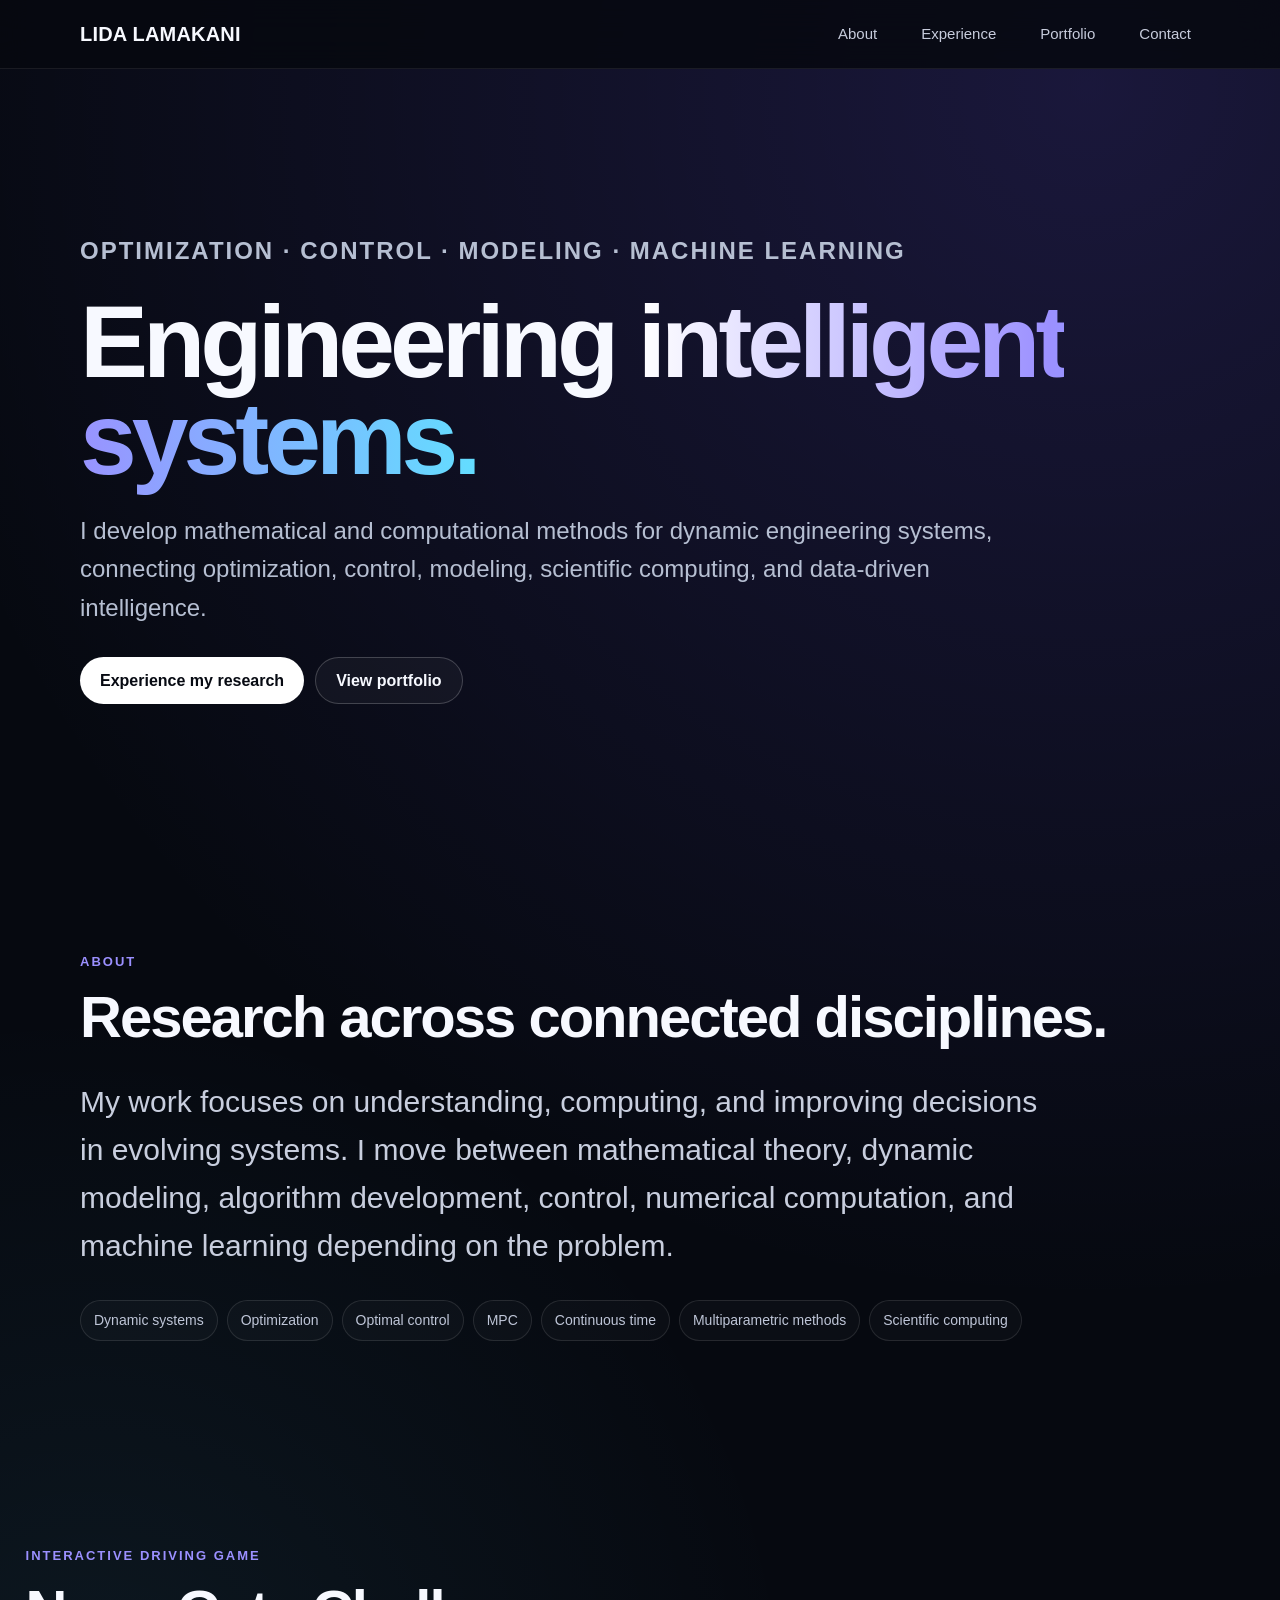
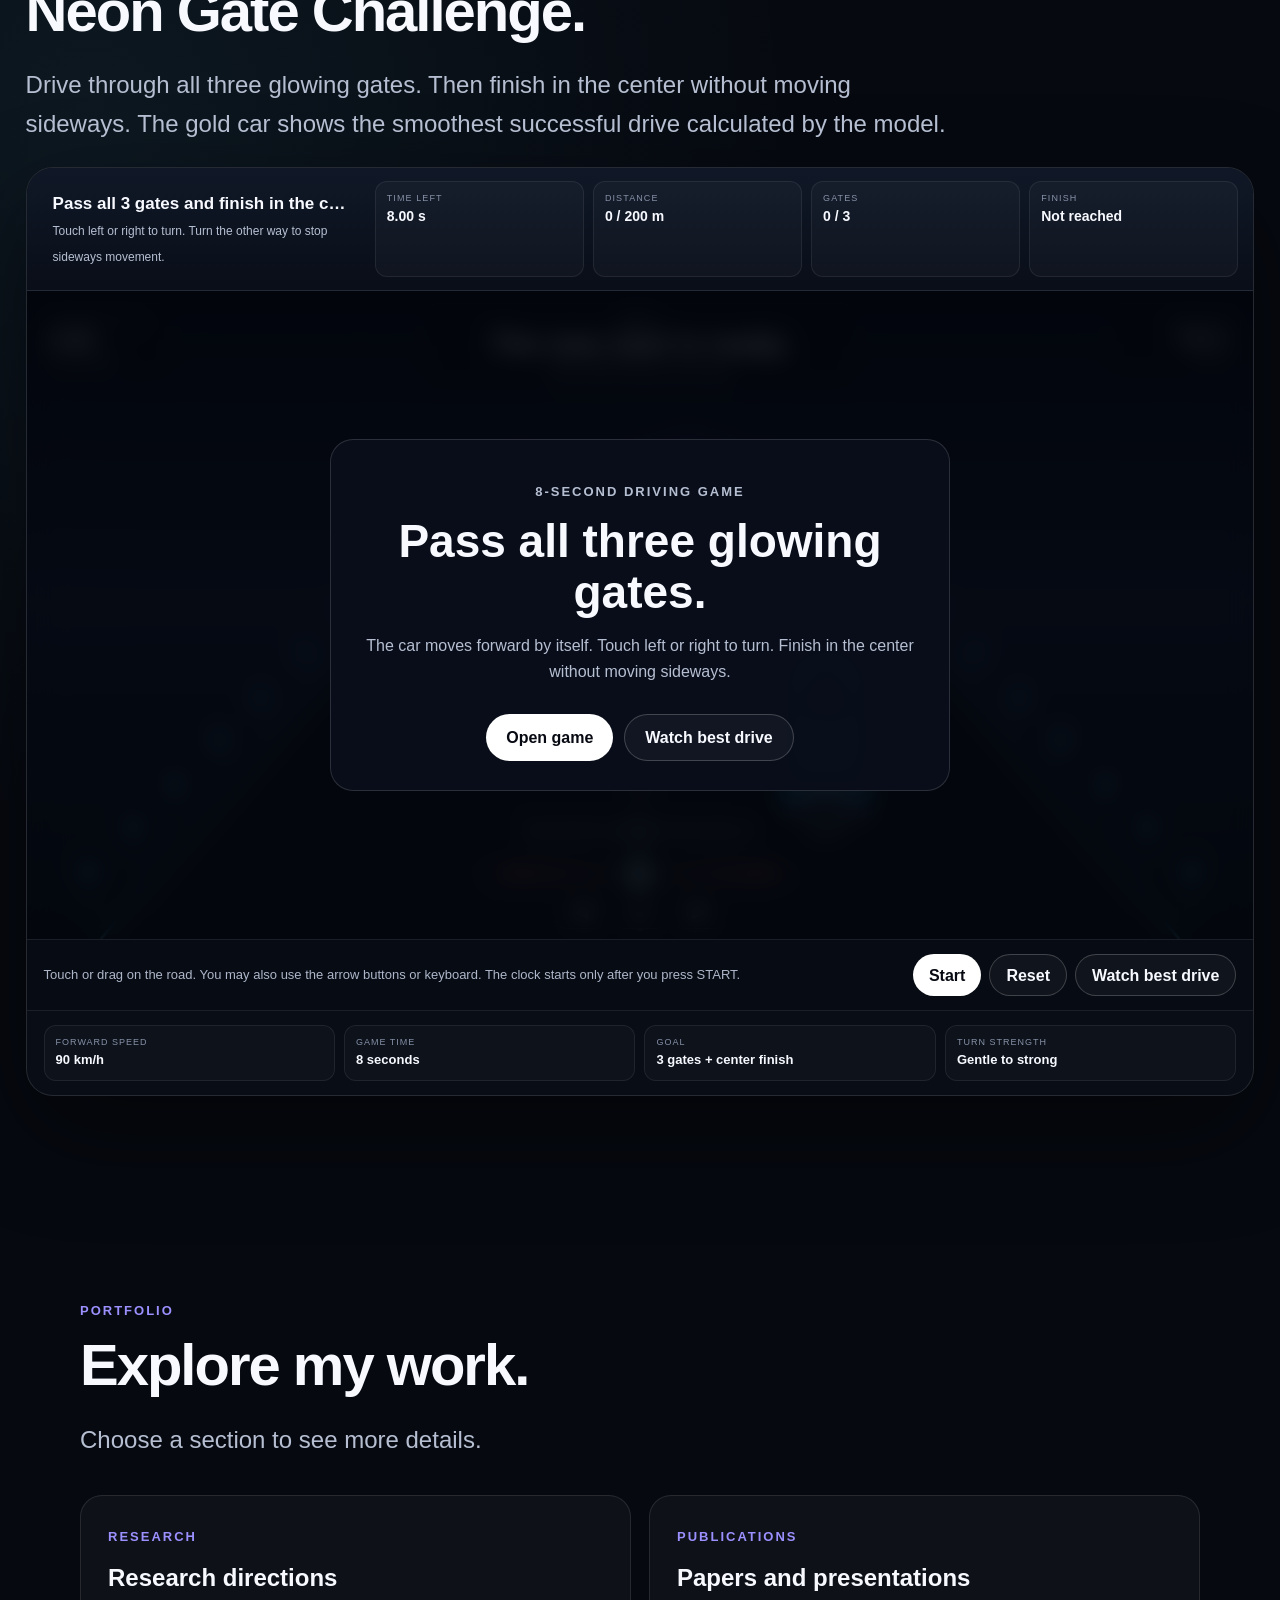
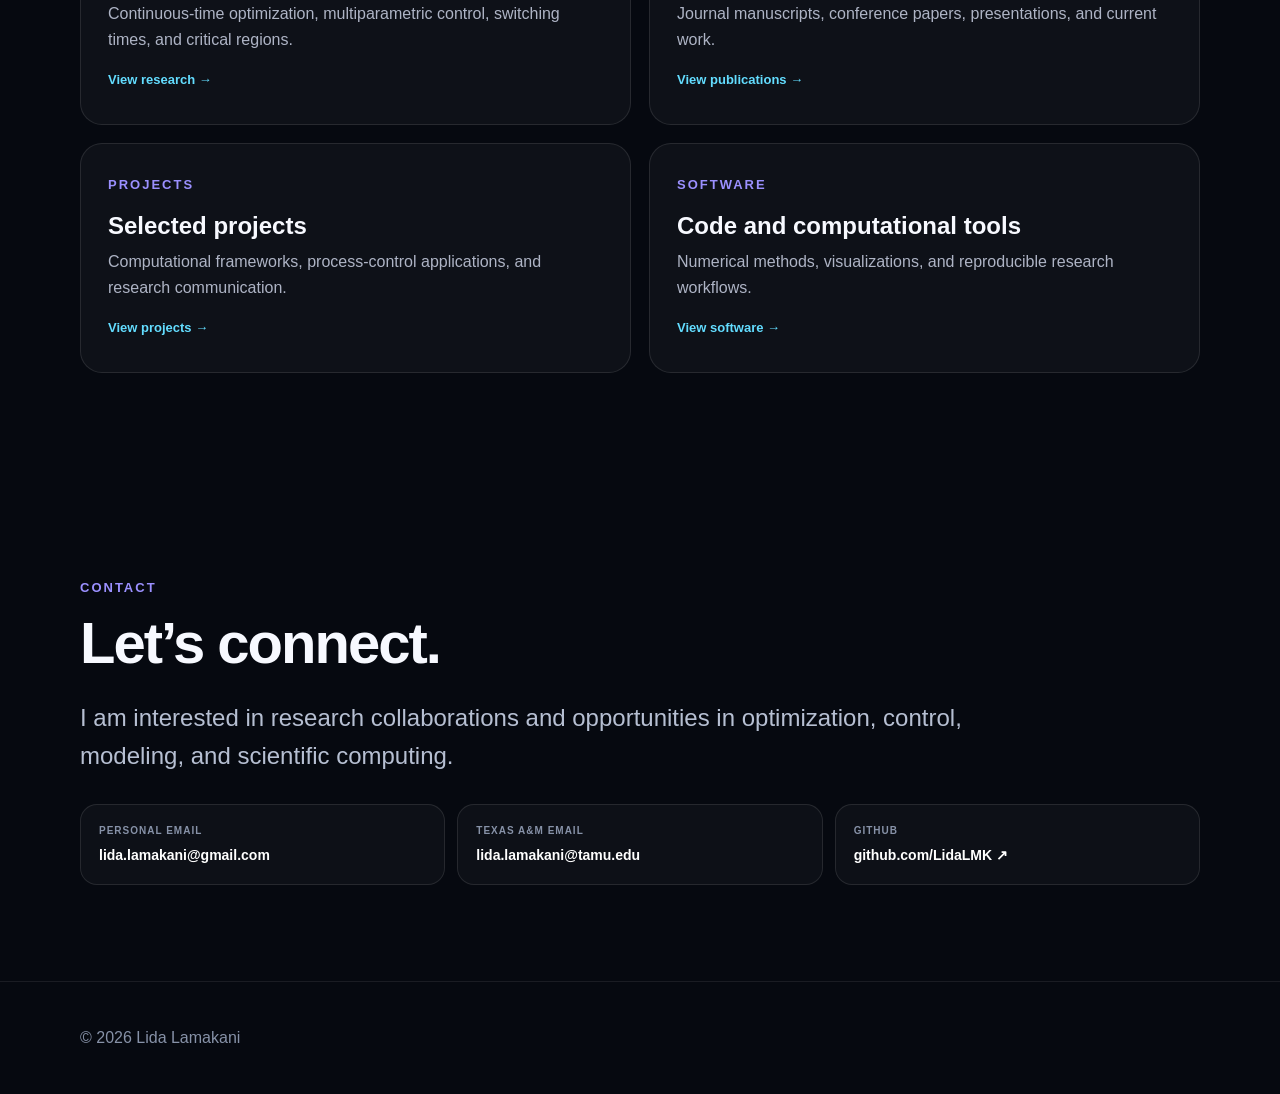
==== commit 8691a3ae: "Add files via upload" ====
--- a/index.html
+++ b/index.html
@@ -1,125 +1,2526 @@
 <!DOCTYPE html>
 <html lang="en">
 <head>
-  <meta charset="UTF-8">
-  <meta name="viewport" content="width=device-width,initial-scale=1">
-  <title>Publications | Lida Lamakani</title>
-  <meta name="description" content="Selected manuscripts, conference papers, and presentations in continuous-time multiparametric optimization and control.">
-  <link rel="stylesheet" href="./portfolio-pages.css">
+<meta charset="UTF-8">
+<meta name="viewport" content="width=device-width,initial-scale=1,viewport-fit=cover">
+<title>Lida Lamakani | Dynamic Optimization and Intelligent Control</title>
+<meta name="description" content="Research portfolio of Lida Lamakani in continuous-time dynamic optimization, multiparametric control, scientific computing, and intelligent systems.">
+
+<style>
+:root{
+  --bg:#060910;
+  --panel:#0b111d;
+  --panel2:#101827;
+  --text:#f7f9ff;
+  --muted:#b6bfd2;
+  --sub:#8792a8;
+  --line:rgba(255,255,255,.10);
+  --cyan:#63ddff;
+  --violet:#9b90ff;
+  --gold:#ffd166;
+  --green:#76efb2;
+  --red:#ff7087;
+  --road:#111923;
+}
+*{box-sizing:border-box}
+html{scroll-behavior:smooth}
+body{
+  margin:0;
+  overflow-x:hidden;
+  color:var(--text);
+  font-family:Inter,Arial,Helvetica,sans-serif;
+  line-height:1.6;
+  background:
+    radial-gradient(circle at 85% 2%,rgba(117,89,255,.18),transparent 28%),
+    radial-gradient(circle at 7% 40%,rgba(99,221,255,.07),transparent 25%),
+    var(--bg);
+}
+a{color:inherit;text-decoration:none}
+button,input{font:inherit}
+button{color:inherit}
+.container{width:min(1120px,90%);margin:auto}
+.wide{width:min(1320px,96%);margin:auto}
+header{
+  position:sticky;top:0;z-index:100;
+  border-bottom:1px solid rgba(255,255,255,.08);
+  background:rgba(6,9,16,.86);
+  backdrop-filter:blur(16px)
+}
+nav{min-height:68px;display:flex;align-items:center;justify-content:space-between}
+.logo{font-weight:900;font-size:20px;letter-spacing:.2px}
+.nav{display:flex;gap:26px;color:#c7ccdc;font-size:15px}
+.nav a{
+  padding:7px 9px;border-radius:9px;transition:.2s
+}
+.nav a:hover{
+  color:#fff;background:rgba(255,255,255,.06)
+}
+section{scroll-margin-top:86px}
+section{padding:96px 0}
+.hero{min-height:86vh;display:flex;align-items:center}
+.eyebrow,.label{
+  color:var(--violet);font-size:13px;font-weight:900;
+  letter-spacing:2px;text-transform:uppercase
+}
+h1{margin:0;font-size:clamp(50px,8.5vw,102px);line-height:.95;letter-spacing:-5px}
+h2{margin:12px 0 24px;font-size:clamp(34px,5vw,58px);line-height:1.08;letter-spacing:-2px}
+.gradient{
+  color:transparent;
+  background:linear-gradient(90deg,#fff,var(--violet),var(--cyan));
+  -webkit-background-clip:text;background-clip:text
+}
+.hero p,.section-copy{max-width:930px;color:var(--muted);font-size:clamp(18px,2vw,24px)}
+.about{max-width:970px;color:#c8cede;font-size:clamp(20px,2.8vw,30px)}
+.buttons{display:flex;flex-wrap:wrap;gap:11px;margin-top:30px}
+.btn{
+  min-height:47px;padding:0 20px;border:0;border-radius:999px;
+  display:inline-flex;align-items:center;justify-content:center;
+  font-weight:900;cursor:pointer;transition:.2s
+}
+.btn:hover{transform:translateY(-2px)}
+.btn:disabled{opacity:.42;cursor:not-allowed;transform:none}
+.primary{background:#fff;color:#070a12}
+.secondary{border:1px solid rgba(255,255,255,.2);background:rgba(255,255,255,.04)}
+.cyan-btn{background:var(--cyan);color:#061018}
+.fade{opacity:0;transform:translateY(22px);transition:.8s}
+.fade.show{opacity:1;transform:none}
+.hidden{display:none!important}
+.tags{display:flex;flex-wrap:wrap;gap:9px;margin-top:24px}
+.tag{
+  padding:8px 13px;border:1px solid rgba(255,255,255,.11);
+  border-radius:999px;background:rgba(255,255,255,.025);
+  color:#bec5d7;font-size:14px
+}
+
+/* =========================================================
+   GAME
+   ========================================================= */
+.game-shell{
+  overflow:hidden;border:1px solid rgba(255,255,255,.12);
+  border-radius:27px;background:#080d16;
+  box-shadow:0 38px 100px rgba(0,0,0,.46)
+}
+.game-hud{
+  display:grid;grid-template-columns:1.55fr repeat(4,1fr);
+  gap:9px;padding:13px 15px;
+  border-bottom:1px solid rgba(255,255,255,.08);
+  background:linear-gradient(#101827,#090e18)
+}
+.game-hud>div{
+  min-width:0;padding:9px 11px;border:1px solid rgba(255,255,255,.075);
+  border-radius:12px;background:rgba(255,255,255,.028)
+}
+.game-hud .mission{border:0;background:none}
+.game-hud small{display:block;color:var(--sub);font-size:9px;letter-spacing:1.1px;text-transform:uppercase}
+.game-hud strong{display:block;white-space:nowrap;overflow:hidden;text-overflow:ellipsis;font-size:14px}
+.mission strong{font-size:17px}
+.mission span{color:var(--muted);font-size:12px}
+.game-scene{
+  position:relative;height:min(680px,72vh);min-height:530px;
+  overflow:hidden;touch-action:none;user-select:none;
+  background:linear-gradient(#030713,#101a2c 50%,#060a12)
+}
+#roadCanvas{position:absolute;inset:0;width:100%;height:100%;display:block}
+.story-card{
+  position:absolute;z-index:36;top:12px;left:50%;
+  width:min(430px,calc(100% - 150px));transform:translateX(-50%);
+  padding:9px 13px;text-align:center;
+  border:1px solid rgba(255,255,255,.12);border-radius:15px;
+  background:rgba(6,10,18,.82);backdrop-filter:blur(10px);
+  pointer-events:none
+}
+.story-card.flash{animation:storyPop .35s}
+@keyframes storyPop{
+  0%{transform:translateX(-50%) scale(.97);opacity:.55}
+  70%{transform:translateX(-50%) scale(1.01)}
+  100%{transform:translateX(-50%) scale(1);opacity:1}
+}
+.story-card span{display:block;color:#c8cfff;font-size:9px;font-weight:900;letter-spacing:1.4px}
+.story-card b{display:block;font-size:clamp(18px,2.2vw,28px);line-height:1.15}
+.story-card p{margin:3px 0 0;color:#bbc4d7;font-size:12px;line-height:1.35}
+.score-chip{
+  position:absolute;z-index:35;left:12px;top:12px;width:132px;
+  padding:9px 11px;border:1px solid rgba(255,255,255,.1);
+  border-radius:14px;background:rgba(6,10,18,.80);backdrop-filter:blur(9px);
+  pointer-events:none
+}
+.score-chip small{display:block;color:var(--sub);font-size:9px;letter-spacing:1px;text-transform:uppercase}
+.score-chip strong{display:block;font-size:22px;line-height:1.1}
+.score-chip span{display:block;color:#bfc7d8;font-size:10px}
+.next-gate{
+  position:absolute;z-index:35;right:12px;top:12px;width:132px;
+  padding:9px 11px;text-align:right;border:1px solid rgba(255,255,255,.1);
+  border-radius:14px;background:rgba(6,10,18,.80);backdrop-filter:blur(9px);
+  pointer-events:none
+}
+.next-gate small{display:block;color:var(--sub);font-size:9px;letter-spacing:1px;text-transform:uppercase}
+.next-gate strong{display:block;font-size:17px;line-height:1.2}
+.next-gate span{display:block;color:#bfc7d8;font-size:10px}
+.car{
+  position:absolute;z-index:26;width:112px;
+  transform:translate(-50%,-50%);
+  filter:drop-shadow(0 18px 20px rgba(0,0,0,.58));
+  pointer-events:none;opacity:1
+}
+.car.gold{z-index:25;width:104px;opacity:0}
+.car.purple{z-index:24;width:104px;opacity:0}
+.car.show{opacity:1}
+.car svg{display:block;width:100%;overflow:visible}
+.car .brake{opacity:.55}
+.car-label{
+  position:absolute;z-index:31;padding:4px 8px;
+  border:1px solid rgba(255,255,255,.13);border-radius:999px;
+  background:rgba(4,7,13,.78);font-size:9px;font-weight:900;
+  white-space:nowrap;transform:translateX(-50%);opacity:0;pointer-events:none
+}
+.car-label.show{opacity:1}
+.touch-layer{position:absolute;z-index:22;inset:0;touch-action:none;cursor:crosshair}
+.touch-guide{
+  position:absolute;z-index:33;left:50%;bottom:92px;transform:translateX(-50%);
+  width:min(450px,calc(100% - 150px));padding:7px 11px;text-align:center;
+  border:1px solid rgba(99,221,255,.18);border-radius:999px;
+  background:rgba(5,9,16,.68);color:#c8f5ff;font-size:11px;font-weight:800;
+  pointer-events:none;transition:.25s
+}
+.touch-guide.hide{opacity:0}
+.steering-mini{
+  position:absolute;z-index:34;left:50%;bottom:53px;transform:translateX(-50%);
+  width:min(330px,calc(100% - 170px));height:25px;padding:0 9px;
+  display:flex;align-items:center;gap:8px;border-radius:999px;
+  border:1px solid rgba(255,255,255,.1);background:rgba(6,10,18,.80);
+  pointer-events:none
+}
+.steering-mini span{font-size:9px;color:var(--sub);font-weight:900}
+.steering-track{position:relative;flex:1;height:5px;border-radius:99px;background:linear-gradient(90deg,var(--red),rgba(255,255,255,.18) 50%,var(--red))}
+.steering-knob{
+  position:absolute;left:50%;top:50%;width:15px;height:15px;
+  border:3px solid #fff;border-radius:50%;background:var(--cyan);
+  transform:translate(-50%,-50%);box-shadow:0 0 13px rgba(99,221,255,.8)
+}
+.micro-controls{
+  position:absolute;z-index:40;left:50%;bottom:10px;transform:translateX(-50%);
+  display:flex;gap:7px
+}
+.micro-control{
+  width:52px;height:36px;border:1px solid rgba(255,255,255,.17);
+  border-radius:12px;background:rgba(7,11,19,.78);backdrop-filter:blur(8px);
+  color:#fff;font-size:18px;font-weight:900;cursor:pointer;touch-action:none
+}
+.micro-control:active,.micro-control.active{border-color:var(--cyan);background:rgba(99,221,255,.17)}
+.overlay{
+  position:absolute;z-index:70;inset:0;display:grid;place-items:center;
+  padding:22px;background:rgba(3,6,12,.82);backdrop-filter:blur(12px);
+  transition:.28s
+}
+.overlay.off{opacity:0;visibility:hidden;pointer-events:none}
+.overlay-card{
+  width:min(620px,100%);padding:29px;text-align:center;
+  border:1px solid rgba(255,255,255,.14);border-radius:23px;
+  background:rgba(9,14,26,.97)
+}
+.overlay-card h3{margin:7px 0 12px;font-size:clamp(29px,4.5vw,46px);line-height:1.1}
+.overlay-card p{color:var(--muted)}
+.result-grid{display:grid;grid-template-columns:repeat(4,1fr);gap:8px;margin:17px 0}
+.result-grid div{padding:11px;border-radius:12px;background:rgba(255,255,255,.045)}
+.result-grid small{display:block;color:var(--sub);font-size:10px}
+.result-grid strong{display:block}
+.game-bar{
+  display:flex;align-items:center;justify-content:space-between;gap:13px;
+  padding:14px 17px;border-top:1px solid rgba(255,255,255,.08);
+  background:#070b13
+}
+.game-bar p{margin:0;color:#aeb7ca;font-size:13px}
+.game-actions{display:flex;gap:8px;flex:none}
+.game-actions .btn{min-height:42px;padding:0 16px}
+.model-strip{
+  display:grid;grid-template-columns:repeat(4,1fr);gap:9px;
+  padding:14px 17px;border-top:1px solid rgba(255,255,255,.08)
+}
+.model-strip div{padding:9px 11px;border:1px solid rgba(255,255,255,.075);border-radius:12px;background:rgba(255,255,255,.025)}
+.model-strip small{display:block;color:var(--sub);font-size:9px;letter-spacing:1px;text-transform:uppercase}
+.model-strip strong{display:block;font-size:13px}
+
+/* =========================================================
+   REVEAL
+   ========================================================= */
+.reveal{
+  margin-top:30px;padding:27px;border:1px solid var(--line);
+  border-radius:24px;background:rgba(255,255,255,.025)
+}
+.summary-grid{display:grid;grid-template-columns:repeat(4,1fr);gap:10px;margin:17px 0 26px}
+.summary-grid div{padding:13px;border:1px solid rgba(255,255,255,.08);border-radius:14px;background:rgba(255,255,255,.03)}
+.summary-grid small{display:block;color:var(--sub);font-size:10px}
+.summary-grid strong{display:block;font-size:16px}
+.insight-grid{display:grid;grid-template-columns:repeat(3,1fr);gap:13px;margin:20px 0 34px}
+.insight-grid article{padding:18px;border:1px solid rgba(255,255,255,.08);border-radius:17px;background:rgba(255,255,255,.028)}
+.insight-grid h4{margin:0 0 7px;font-size:19px}
+.insight-grid p{margin:0;color:var(--muted);font-size:13px}
+.insight-grid div{margin-top:10px;padding:9px;border-radius:10px;background:rgba(255,255,255,.04);font-size:12px}
+.legend{display:flex;flex-wrap:wrap;gap:8px;margin:13px 0 18px}
+.legend-chip{display:inline-flex;align-items:center;gap:7px;padding:6px 10px;border:1px solid rgba(255,255,255,.09);border-radius:999px;background:rgba(255,255,255,.025);font-size:11px}
+.swatch{width:26px;height:4px;border-radius:99px}
+.swatch.blue{background:var(--cyan)}
+.swatch.gold{background:var(--gold)}
+.swatch.purple{background:var(--violet)}
+.plot-stack{display:grid;gap:50px}
+.plot-card{
+  width:min(100%,980px);margin:0 auto;padding:20px;
+  border:1px solid rgba(255,255,255,.08);border-radius:19px;
+  background:rgba(255,255,255,.022)
+}
+.plot-card strong{display:block;margin-bottom:12px;font-size:16px}
+.plot-card canvas{
+  display:block;width:100%;height:320px;border:1px solid rgba(255,255,255,.075);
+  border-radius:15px;background:#050912
+}
+.param-panel{margin-top:38px;padding-top:30px;border-top:1px solid rgba(255,255,255,.08)}
+.param-grid{display:grid;grid-template-columns:.85fr 1.15fr;gap:14px}
+.param-card{padding:17px;border:1px solid rgba(255,255,255,.08);border-radius:18px;background:rgba(255,255,255,.025)}
+.slider-row{display:flex;justify-content:space-between;gap:10px;margin-bottom:10px}
+.slider-row strong{font-size:18px}
+input[type=range]{width:100%;accent-color:var(--cyan)}
+.scenario-buttons{display:grid;grid-template-columns:repeat(3,1fr);gap:8px;margin-top:13px}
+.scenario-btn{padding:10px 8px;border:1px solid rgba(255,255,255,.11);border-radius:12px;background:rgba(255,255,255,.03);cursor:pointer;font-weight:800}
+.scenario-btn.active{border-color:var(--cyan);background:rgba(99,221,255,.10)}
+.param-preview{position:relative;height:310px;overflow:hidden;border:1px solid rgba(255,255,255,.075);border-radius:15px;background:#050912}
+.preview-badge{
+  position:absolute;z-index:3;top:10px;left:50%;transform:translateX(-50%);
+  padding:6px 10px;border:1px solid rgba(255,209,102,.25);
+  border-radius:999px;background:rgba(5,9,16,.82);
+  color:#ffe7a0;font-size:10px;font-weight:900;white-space:nowrap
+}
+#paramCanvas{width:100%;height:100%;display:block}
+.preview-help{
+  position:absolute;z-index:3;left:50%;bottom:9px;transform:translateX(-50%);
+  width:max-content;max-width:calc(100% - 22px);
+  padding:5px 9px;border-radius:999px;
+  background:rgba(5,9,16,.84);color:#c5cede;
+  border:1px solid rgba(255,255,255,.08);
+  font-size:10px;font-weight:800;text-align:center
+}
+.plot-note{
+  margin:-5px 0 12px;color:#aeb8ca;font-size:12px;line-height:1.45
+}
+.tech-note{
+  margin-top:20px;padding:20px;border:1px solid rgba(118,239,178,.24);
+  border-radius:17px;background:rgba(118,239,178,.055);color:#d8fbe8
+}
+.tech-note>strong{display:block;margin-bottom:5px;font-size:22px}
+.formulation-intro{margin:0 0 14px;color:#c7d3df;font-size:13px}
+.formulation-grid{
+  display:grid;grid-template-columns:repeat(2,minmax(0,1fr));
+  gap:10px
+}
+.formula-card{
+  padding:14px;border:1px solid rgba(255,255,255,.10);
+  border-radius:14px;background:rgba(5,10,16,.48)
+}
+.wide-formula-card{grid-column:1/-1}
+.formula-label{
+  display:block;color:var(--green);font-size:9px;font-weight:900;
+  letter-spacing:1.2px;text-transform:uppercase
+}
+.formula-main{
+  margin:5px 0 6px;color:#fff;
+  font-size:clamp(18px,2.3vw,26px);font-weight:850;line-height:1.35
+}
+.formula-card p{
+  margin:0;color:#bdc7d8;font-size:12px;line-height:1.48
+}
+.gate-formulas{
+  display:grid;grid-template-columns:repeat(3,1fr);gap:8px;
+  margin:7px 0 8px
+}
+.gate-formulas div{
+  padding:9px;border-radius:10px;
+  background:rgba(255,255,255,.04);
+  color:#f4f7ff;font-size:12px;line-height:1.45
+}
+.gold-result-note{
+  margin-top:11px;padding:11px 13px;border-radius:12px;
+  border:1px solid rgba(255,209,102,.22);
+  background:rgba(255,209,102,.065);
+  color:#fff1bd;font-size:12px;line-height:1.55
+}
+.constraint-check{
+  margin-top:11px;padding:14px;border:1px solid rgba(118,239,178,.22);
+  border-radius:14px;background:rgba(5,10,16,.42)
+}
+.constraint-check-title{
+  display:flex;align-items:center;justify-content:space-between;gap:12px
+}
+.constraint-check-title span{
+  display:block;color:var(--sub);font-size:9px;font-weight:900;
+  letter-spacing:1.1px;text-transform:uppercase
+}
+.constraint-check-title strong{display:block;color:#fff;font-size:17px}
+.constraint-check-title>b{
+  flex:none;padding:6px 9px;border-radius:999px;
+  border:1px solid rgba(118,239,178,.30);
+  background:rgba(118,239,178,.10);color:#bdf5d5;font-size:11px
+}
+.constraint-check>p{margin:9px 0;color:#bdc7d8;font-size:12px}
+.constraint-table-wrap{overflow-x:auto}
+.constraint-table{
+  width:100%;border-collapse:collapse;min-width:590px;
+  font-size:11px
+}
+.constraint-table th,.constraint-table td{
+  padding:8px 9px;text-align:left;
+  border-bottom:1px solid rgba(255,255,255,.07)
+}
+.constraint-table th{
+  color:#939fb3;font-size:9px;letter-spacing:.8px;text-transform:uppercase
+}
+.constraint-table td{color:#d7deea}
+.constraint-table td:last-child{font-weight:900;color:#bdf5d5}
+.constraint-check small{
+  display:block;margin-top:10px;color:#bfe9d2;font-size:11px;line-height:1.5
+}
+.method-footnote{margin:11px 0 0;color:#bfe9d2;font-size:12px;line-height:1.5}
+.mp-why{
+  margin:20px 0 18px;padding:18px;border:1px solid rgba(155,144,255,.28);
+  border-radius:17px;background:
+    radial-gradient(circle at 92% 10%,rgba(155,144,255,.14),transparent 32%),
+    rgba(155,144,255,.055)
+}
+.mp-why>strong{display:block;font-size:21px;margin-bottom:7px}
+.mp-why p{margin:0;color:var(--muted);font-size:14px}
+.mp-flow{
+  display:grid;grid-template-columns:1fr auto 1fr auto 1fr;gap:9px;
+  align-items:center;margin-top:14px
+}
+.mp-flow span{
+  min-height:58px;padding:10px 12px;display:grid;place-items:center;text-align:center;
+  border:1px solid rgba(255,255,255,.10);border-radius:13px;
+  background:rgba(255,255,255,.035);font-size:12px;font-weight:850
+}
+.mp-flow b{color:var(--cyan);font-size:20px}
+.mp-honesty{
+  margin-top:12px;padding:10px 12px;border-left:3px solid var(--cyan);
+  background:rgba(99,221,255,.055);color:#c8f5ff;font-size:12px
+}
+
+
+/* =========================================================
+   PORTFOLIO
+   ========================================================= */
+.portal-grid{display:grid;grid-template-columns:repeat(2,1fr);gap:18px;margin-top:36px}
+.portal{min-height:230px;padding:27px;border:1px solid var(--line);border-radius:22px;background:rgba(255,255,255,.035);transition:.3s}
+.portal:hover{transform:translateY(-5px);border-color:rgba(155,144,255,.55)}
+.portal h3{margin:14px 0 9px;font-size:24px;line-height:1.22}
+.portal p{color:#aeb4c5;margin:0}
+.work-type{
+  display:inline-flex;padding:6px 9px;border-radius:999px;
+  background:rgba(155,144,255,.10);
+  border:1px solid rgba(155,144,255,.22);
+  color:#d6d1ff;font-size:10px;font-weight:900;
+  letter-spacing:1px;text-transform:uppercase
+}
+.work-tags{display:flex;flex-wrap:wrap;gap:6px;margin-top:16px}
+.work-tags span{
+  padding:6px 9px;border-radius:999px;
+  border:1px solid rgba(255,255,255,.08);
+  background:rgba(255,255,255,.025);
+  color:#bfc7d7;font-size:11px
+}
+.portal-link{
+  display:inline-block;margin-top:18px;
+  color:var(--cyan);font-weight:900;font-size:13px
+}
+.portal-more{
+  display:inline-block;margin-top:18px;
+  color:var(--cyan);font-size:13px;font-weight:900
+}
+.software-portal{border-color:rgba(99,221,255,.18)}
+.contact-links{
+  display:grid;grid-template-columns:repeat(3,minmax(0,1fr));
+  gap:12px;margin-top:28px
+}
+.contact-card{
+  padding:18px;border:1px solid rgba(255,255,255,.10);
+  border-radius:17px;background:rgba(255,255,255,.03);
+  transition:.25s;overflow-wrap:anywhere
+}
+.contact-card:hover{
+  transform:translateY(-3px);
+  border-color:rgba(99,221,255,.38)
+}
+.contact-card span{
+  display:block;color:var(--sub);font-size:10px;font-weight:900;
+  letter-spacing:1px;text-transform:uppercase
+}
+.contact-card strong{
+  display:block;margin-top:5px;color:#fff;font-size:14px
+}
+footer{padding:43px 0;border-top:1px solid rgba(255,255,255,.08);color:var(--sub)}
+
+@media(max-width:980px){
+  .game-hud{grid-template-columns:repeat(2,1fr)}
+  .game-hud .mission{grid-column:1/-1}
+  .model-strip,.summary-grid{grid-template-columns:repeat(2,1fr)}
+  .insight-grid,.param-grid{grid-template-columns:1fr}
+}
+@media(max-width:760px){
+  nav{
+    min-height:auto;flex-wrap:wrap;gap:6px;
+    padding:8px 0 9px
+  }
+  .logo{
+    width:100%;text-align:center;font-size:16px
+  }
+  .nav{
+    display:grid;width:100%;
+    grid-template-columns:repeat(4,minmax(0,1fr));
+    gap:4px;font-size:12px
+  }
+  .nav a{
+    padding:7px 2px;text-align:center;
+    border:1px solid rgba(255,255,255,.07);
+    background:rgba(255,255,255,.025)
+  }
+  section{scroll-margin-top:104px}
+  h1{letter-spacing:-3px}
+  section{padding:78px 0}
+  .wide{width:98%}
+  .game-scene{height:68vh;min-height:520px}
+  .story-card{
+    top:8px;width:min(310px,calc(100% - 118px));
+    padding:7px 9px
+  }
+  .story-card b{font-size:17px}
+  .story-card p{font-size:10px}
+  .score-chip,.next-gate{top:8px;width:96px;padding:7px 8px}
+  .score-chip strong{font-size:17px}
+  .next-gate strong{font-size:13px}
+  .score-chip span,.next-gate span{display:none}
+  .touch-guide{bottom:78px;width:min(300px,calc(100% - 90px));font-size:10px}
+  .steering-mini{bottom:45px;width:min(260px,calc(100% - 100px))}
+  .micro-controls{bottom:7px}
+  .micro-control{width:46px;height:33px}
+  .car{width:92px}.car.gold,.car.purple{width:88px}
+  .game-bar{align-items:stretch;flex-direction:column}
+  .game-actions{width:100%}
+  .game-actions .btn{flex:1}
+  .model-strip,.summary-grid,.result-grid{grid-template-columns:1fr}
+  .plot-card{padding:12px}
+  .plot-card canvas{height:280px}
+  .portal-grid{grid-template-columns:1fr}
+  .contact-links{grid-template-columns:1fr}
+  .scenario-buttons{grid-template-columns:1fr}
+  .formulation-grid{grid-template-columns:1fr}
+  .wide-formula-card{grid-column:auto}
+  .gate-formulas{grid-template-columns:1fr}
+  .tech-note{padding:15px}
+  .formula-card{padding:12px}
+  .mp-flow{grid-template-columns:1fr}
+  .mp-flow b{transform:rotate(90deg);justify-self:center}
+
+}
+@media(max-width:500px){
+  .game-scene{height:66vh;min-height:470px}
+  .story-card{top:7px;max-width:230px}
+  .story-card p{display:none}
+  .score-chip small,.next-gate small{font-size:7px}
+  .score-chip,.next-gate{width:78px}
+  .score-chip span,.next-gate span{display:none}
+  .touch-guide{bottom:72px}
+  .steering-mini{bottom:42px}
+  .micro-control{width:43px;height:31px;font-size:16px}
+}
+</style>
 </head>
+
 <body>
 <header>
   <nav class="container">
-    <a class="logo" href="./index.html#home">LIDA LAMAKANI</a>
+    <a class="logo" href="#home">LIDA LAMAKANI</a>
     <div class="nav">
-      <a href="./index.html#about">About</a>
-      <a href="./index.html#experience">Experience</a>
-      <a href="./index.html#portfolio">Portfolio</a>
-      <a href="./index.html#contact">Contact</a>
+      <a href="#about">About</a>
+      <a href="#experience">Experience</a>
+      <a href="#portfolio">Portfolio</a>
+      <a href="#contact">Contact</a>
     </div>
   </nav>
 </header>
 
 <main>
-  <section class="hero">
-    <div class="container">
-      <p class="eyebrow">Portfolio · Publications</p>
-      <h1>Papers and presentations</h1>
-      <p class="lead">Selected manuscripts, conference papers, and presentations in continuous-time multiparametric optimization and control.</p>
-      <div class="page-actions">
-        <a class="button primary" href="./index.html#portfolio">← Back to portfolio</a>
-        <a class="button" href="./index.html#contact">Contact</a>
+<section class="hero" id="home">
+  <div class="container fade">
+    <p class="eyebrow">Optimization · Control · Modeling · Machine Learning</p>
+    <h1>Engineering <span class="gradient">intelligent systems.</span></h1>
+    <p>
+      I develop mathematical and computational methods for dynamic engineering systems,
+      connecting optimization, control, modeling, scientific computing, and data-driven intelligence.
+    </p>
+    <div class="buttons">
+      <a class="btn primary" href="#experience">Experience my research</a>
+      <a class="btn secondary" href="#portfolio">View portfolio</a>
+    </div>
+  </div>
+</section>
+
+<section id="about">
+  <div class="container fade">
+    <p class="label">About</p>
+    <h2>Research across connected disciplines.</h2>
+    <p class="about">
+      My work focuses on understanding, computing, and improving decisions in evolving systems.
+      I move between mathematical theory, dynamic modeling, algorithm development, control,
+      numerical computation, and machine learning depending on the problem.
+    </p>
+    <div class="tags">
+      <span class="tag">Dynamic systems</span>
+      <span class="tag">Optimization</span>
+      <span class="tag">Optimal control</span>
+      <span class="tag">MPC</span>
+      <span class="tag">Continuous time</span>
+      <span class="tag">Multiparametric methods</span>
+      <span class="tag">Scientific computing</span>
+    </div>
+  </div>
+</section>
+
+<section id="experience">
+  <div class="wide fade">
+    <p class="label">Interactive driving game</p>
+    <h2>Neon Gate Challenge.</h2>
+    <p class="section-copy">
+      Drive through all three glowing gates. Then finish in the center without moving sideways.
+      The gold car shows the smoothest successful drive calculated by the model.
+    </p>
+
+    <div class="game-shell">
+      <div class="game-hud">
+        <div class="mission">
+          <strong>Pass all 3 gates and finish in the center</strong>
+          <span>Touch left or right to turn. Turn the other way to stop sideways movement.</span>
+        </div>
+        <div><small>Time left</small><strong id="hudTime">8.00 s</strong></div>
+        <div><small>Distance</small><strong id="hudDistance">0 / 200 m</strong></div>
+        <div><small>Gates</small><strong id="hudGates">0 / 3</strong></div>
+        <div><small>Finish</small><strong id="hudFinish">Not reached</strong></div>
+      </div>
+
+      <div class="game-scene" id="gameScene">
+        <canvas id="roadCanvas"></canvas>
+
+        <div class="score-chip">
+          <small>Turning effort</small>
+          <strong id="effortValue">0.00</strong>
+          <span>Lower is better</span>
+        </div>
+
+        <div class="story-card" id="storyCard">
+          <span id="storyKicker">READY</span>
+          <b id="storyTitle">Pass all three gates.</b>
+          <p id="storyText">Touch left or right to turn. Lift your finger to stop turning.</p>
+        </div>
+
+        <div class="next-gate">
+          <small>Next gate</small>
+          <strong id="nextGateName">Gate 1</strong>
+          <span id="nextGateTime">in 2.00 s</span>
+        </div>
+
+        <div class="car" id="playerCar"></div>
+        <div class="car gold" id="goldCar"></div>
+        <div class="car purple" id="purpleCar"></div>
+
+        <div class="car-label" id="playerLabel">YOUR DRIVE</div>
+        <div class="car-label" id="goldLabel">BEST PATH</div>
+        <div class="car-label" id="purpleLabel">0.5 s UPDATES</div>
+
+        <div class="touch-layer" id="touchLayer"></div>
+
+        <div class="touch-guide" id="touchGuide">
+          Touch the left or right side of the road to turn.
+        </div>
+
+        <div class="steering-mini">
+          <span>L</span>
+          <div class="steering-track"><i class="steering-knob" id="steeringKnob"></i></div>
+          <span>R</span>
+        </div>
+
+        <div class="micro-controls" aria-label="Backup steering controls">
+          <button class="micro-control" id="leftControl" aria-label="Turn left">◀</button>
+          <button class="micro-control" id="straightControl" aria-label="Go straight">▲</button>
+          <button class="micro-control" id="rightControl" aria-label="Turn right">▶</button>
+        </div>
+
+        <div class="overlay" id="introOverlay">
+          <div class="overlay-card">
+            <p class="label">8-second driving game</p>
+            <h3>Pass all three glowing gates.</h3>
+            <p>
+              The car moves forward by itself. Touch left or right to turn.
+              Finish in the center without moving sideways.
+            </p>
+            <div class="buttons" style="justify-content:center">
+              <button class="btn primary" id="enterButton">Open game</button>
+              <button class="btn secondary" id="watchButton">Watch best drive</button>
+            </div>
+          </div>
+        </div>
+
+        <div class="overlay off" id="resultOverlay">
+          <div class="overlay-card">
+            <p class="label">Your run</p>
+            <h3 id="resultTitle">Run complete.</h3>
+            <div class="result-grid">
+              <div><small>Gates passed</small><strong id="resultGates">—</strong></div>
+              <div><small>Distance from center</small><strong id="resultOffset">—</strong></div>
+              <div><small>Sideways movement</small><strong id="resultHeading">—</strong></div>
+              <div><small>Turning effort</small><strong id="resultEffort">—</strong></div>
+            </div>
+            <p id="resultText"></p>
+            <p style="font-size:12px;color:#c8f5ff">Your drive and the best drive will replay next.</p>
+          </div>
+        </div>
+      </div>
+
+      <div class="game-bar">
+        <p>
+          Touch or drag on the road. You may also use the arrow buttons or keyboard.
+          The clock starts only after you press START.
+        </p>
+        <div class="game-actions">
+          <button class="btn primary" id="startButton">Start</button>
+          <button class="btn secondary" id="resetButton">Reset</button>
+          <button class="btn secondary" id="exactButton">Watch best drive</button>
+        </div>
+      </div>
+
+      <div class="model-strip">
+        <div><small>Forward speed</small><strong>90 km/h</strong></div>
+        <div><small>Game time</small><strong>8 seconds</strong></div>
+        <div><small>Goal</small><strong>3 gates + center finish</strong></div>
+        <div><small>Turn strength</small><strong>Gentle to strong</strong></div>
       </div>
     </div>
-  </section>
-
-  <section class="section">
-    <div class="container">
-      
-<h2>Journal manuscripts</h2>
-<div class="list">
-  <article class="publication">
-    <span class="status gold">Submitted to Automatica</span>
-    <h3>Multiparametric Continuous-Time Optimal Control via Pontryagin’s Maximum Principle: Explicit Solutions and Comparisons with Discrete-Time Formulations</h3>
-    <div class="meta">Lida Lamakani and Efstratios N. Pistikopoulos · 2026</div>
-    <p>
-      Develops a direct continuous-time multiparametric framework, gives step-by-step
-      algorithms for switching structures and critical regions, and compares the resulting
-      maps with discrete-time formulations.
-    </p>
-    <a class="inline-link" href="https://arxiv.org/abs/2603.16887" target="_blank" rel="noopener">View arXiv preprint ↗</a>
-  </article>
-
-  <article class="publication">
-    <span class="status">In preparation</span>
-    <h3>A Computational Framework for Nonlinear Critical-Region Boundaries in Continuous-Time Multiparametric Optimal Control</h3>
-    <div class="meta">Lida Lamakani and Efstratios N. Pistikopoulos</div>
-    <p>
-      Develops a certified framework for discovering critical regions, classifying their
-      boundaries, and tracing curved interfaces with predictor-corrector continuation.
-    </p>
-  </article>
-</div>
-
-<h2 style="margin-top:46px">Conference papers</h2>
-<div class="list">
-  <article class="publication">
-    <span class="status green">Accepted · CDC 2026</span>
-    <h3>On Linear Critical-Region Boundaries in Continuous-Time Multiparametric Optimal Control</h3>
-    <div class="meta">Lida Lamakani and Efstratios N. Pistikopoulos</div>
-    <p>
-      Establishes when a continuous-time critical-region boundary is a hyperplane
-      and provides an analytical construction for that case.
-    </p>
-    <a class="inline-link" href="https://arxiv.org/abs/2604.07693" target="_blank" rel="noopener">View preprint ↗</a>
-  </article>
-
-  <article class="publication">
-    <span class="status green">Accepted · FOCAPO-CPC 2027</span>
-    <h3>Towards Fewer Control Laws via Continuous-Time Multiparametric Programming</h3>
-    <div class="meta">Lida Lamakani and Efstratios N. Pistikopoulos</div>
-    <p>
-      Applies the continuous-time approach within a process-control workflow and
-      shows how it can reduce the number of stored control laws while preserving
-      switching information.
-    </p>
-    <a class="inline-link" href="https://arxiv.org/abs/2606.21031" target="_blank" rel="noopener">
-      View arXiv preprint ↗
-    </a>
-  </article>
-</div>
-
-<h2 style="margin-top:46px">Selected presentations</h2>
-<div class="grid">
-  <article class="card">
-    <span class="status">INFORMS 2025</span>
-    <h3>Advances on Multi-Parametric Dynamic Optimization Problems</h3>
-    <p>
-      Presented the multiparametric continuous-time workflow, switching-point analysis,
-      critical-region construction, and comparisons with discrete-time formulations.
-    </p>
-  </article>
-
-  <article class="card">
-    <span class="status">Group meeting · 2024</span>
-    <h3>Multiparametric Model Predictive Control: Continuous-Time Systems</h3>
-    <p>
-      Introduced the motivation, methodology, and early results for continuous-time
-      multiparametric MPC.
-    </p>
-  </article>
-</div>
-
-      <div class="contact-strip">
-        <span>Questions or collaboration ideas?</span>
-        <a class="inline-link" href="mailto:lida.lamakani@tamu.edu">lida.lamakani@tamu.edu</a>
+
+    <div class="reveal hidden" id="revealSection">
+      <p class="label">What the game showed</p>
+      <h2>The best drive is calculated, not drawn.</h2>
+
+      <div class="summary-grid">
+        <div><small>Best turning effort</small><strong id="bestEffort">—</strong></div>
+        <div><small>First turn change</small><strong id="firstReversal">—</strong></div>
+        <div><small>0.5-second turning effort</small><strong id="sampledEffort">—</strong></div>
+        <div><small>Starting position</small><strong id="startParameter">—</strong></div>
+      </div>
+
+      <div class="insight-grid">
+        <article>
+          <h4>Why timing matters</h4>
+          <p>The same turn, made too early or too late, can miss the next gate.</p>
+          <div id="timeInsight">—</div>
+        </article>
+        <article>
+          <h4>Why continuous control matters</h4>
+          <p>Gold can change its turn at any moment. Purple can change only every 0.5 seconds.</p>
+          <div id="continuousInsight">—</div>
+        </article>
+        <article>
+          <h4>Why multiparametric optimization helps</h4>
+          <p>A different starting position needs a different best drive. These answers can be calculated before the car starts.</p>
+          <div id="parameterInsight">—</div>
+        </article>
+      </div>
+
+      <div class="legend">
+        <span class="legend-chip"><i class="swatch blue"></i>Your drive</span>
+        <span class="legend-chip"><i class="swatch gold"></i>Best drive</span>
+        <span class="legend-chip"><i class="swatch purple"></i>Updated every 0.5 seconds</span>
+      </div>
+
+      <div class="plot-stack">
+        <div class="plot-card">
+          <strong>Driving path</strong>
+          <p class="plot-note">
+            This chart and the gold car use the same calculated trajectory.
+            A gate is the empty space between its two posts. The green PASS point shows
+            where the center of the gold car crosses that gate.
+          </p>
+          <canvas id="pathChart"></canvas>
+        </div>
+        <div class="plot-card">
+          <strong>Turn strength over time</strong>
+          <canvas id="inputChart"></canvas>
+        </div>
+        <div class="plot-card">
+          <strong>Best drive compared with 0.5-second updates</strong>
+          <canvas id="timingChart"></canvas>
+        </div>
+      </div>
+
+      <div class="param-panel">
+        <p class="label">Why multiparametric optimization helps</p>
+        <h2>Different starts need different best drives.</h2>
+        <p class="section-copy">
+          Solving the problem again for every new starting position can be slow.
+          Multiparametric optimization calculates the answers in advance.
+        </p>
+
+        <div class="mp-why">
+          <strong>Calculate first. Use the answer right away.</strong>
+          <p>
+            It groups starting positions that use the same type of best drive.
+            It then stores the right control rule for each group.
+          </p>
+
+          <div class="mp-flow" aria-label="Multiparametric online control sequence">
+            <span>Measure the starting position</span>
+            <b>→</b>
+            <span>Find its group<br>(critical region)</span>
+            <b>→</b>
+            <span>Use the stored control rule</span>
+          </div>
+
+          <div class="mp-honesty">
+            This demo recalculates the answer when you move the slider so you can see the change.
+            A full multiparametric controller would calculate all groups and rules before the car starts.
+          </div>
+        </div>
+
+        <div class="param-grid">
+          <div class="param-card">
+            <div class="slider-row">
+              <span>Starting position</span>
+              <strong id="parameterValue">+2.30 m</strong>
+            </div>
+            <input id="parameterSlider" type="range" min="-3" max="3" value="2.3" step="0.05">
+            <div class="scenario-buttons">
+              <button class="scenario-btn" data-start="-2.7">Left start</button>
+              <button class="scenario-btn" data-start="0">Center start</button>
+              <button class="scenario-btn active" data-start="2.3">Right start</button>
+            </div>
+            <div style="margin-top:15px;color:var(--muted);font-size:13px" id="activeSetText">—</div>
+            <div class="buttons">
+              <button class="btn cyan-btn" id="loadScenarioButton">Use this start</button>
+            </div>
+          </div>
+
+          <div class="param-card">
+            <div class="param-preview">
+              <div class="preview-badge">Same gold drive — course map</div>
+              <canvas id="paramCanvas"></canvas>
+              <div class="preview-help">
+                Each gate is the empty space between two glowing posts.
+              </div>
+            </div>
+          </div>
+        </div>
+
+        <div class="tech-note">
+          <strong>How the best drive is calculated</strong>
+          <p class="formulation-intro">
+            The computer chooses the sideways acceleration <b>u(t)</b> over the 8-second drive.
+          </p>
+
+          <div class="formulation-grid">
+            <div class="formula-card">
+              <span class="formula-label">Objective</span>
+              <div class="formula-main">
+                Minimize&nbsp;
+                J = ∫<sub>0</sub><sup>8</sup> u(t)<sup>2</sup> dt
+              </div>
+              <p>Use as little strong sideways movement as possible.</p>
+            </div>
+
+            <div class="formula-card">
+              <span class="formula-label">Car model</span>
+              <div class="formula-main">
+                ẏ(t) = v(t), &nbsp;&nbsp; v̇(t) = u(t)
+              </div>
+              <p>
+                <b>y</b> is sideways position, <b>v</b> is sideways speed,
+                and <b>u</b> is sideways acceleration.
+              </p>
+            </div>
+
+            <div class="formula-card">
+              <span class="formula-label">Starting condition</span>
+              <div class="formula-main">
+                y(0) = y<sub>0</sub>, &nbsp;&nbsp; v(0) = 0
+              </div>
+              <p>The car starts at the selected position with no sideways movement.</p>
+            </div>
+
+            <div class="formula-card">
+              <span class="formula-label">Finish condition</span>
+              <div class="formula-main">
+                y(8) = 0, &nbsp;&nbsp; v(8) = 0
+              </div>
+              <p>Finish in the center and stop moving sideways.</p>
+            </div>
+
+            <div class="formula-card wide-formula-card">
+              <span class="formula-label">Gate conditions</span>
+              <div class="gate-formulas">
+                <div><b>Gate 1 at 2.0 s:</b> −2.0 ≤ y(2.0) ≤ −0.8 m</div>
+                <div><b>Gate 2 at 4.1 s:</b> &nbsp;1.1 ≤ y(4.1) ≤ &nbsp;2.3 m</div>
+                <div><b>Gate 3 at 6.2 s:</b> −1.8 ≤ y(6.2) ≤ −0.6 m</div>
+              </div>
+              <p>
+                At each gate time, the center of the car must lie inside the listed range.
+                Passing between the two gate posts satisfies the constraint.
+              </p>
+            </div>
+          </div>
+
+          <div class="gold-result-note">
+            <b>Gold car:</b> among all drives that satisfy the model and every condition above,
+            the gold drive has the smallest value of <b>J</b>. The gold car, gold road line,
+            and gold charts all use the same calculated values of <b>y(t)</b>.
+          </div>
+
+          <div class="constraint-check">
+            <div class="constraint-check-title">
+              <div>
+                <span>Automatic mathematical check</span>
+                <strong id="constraintCheckTitle">Gold path verified</strong>
+              </div>
+              <b id="constraintCheckBadge">PASS ✓</b>
+            </div>
+
+            <p>
+              The equations limit the <b>center of the car</b>. The glowing gate is wider
+              so the full car has room to pass.
+            </p>
+
+            <div class="constraint-table-wrap">
+              <table class="constraint-table">
+                <thead>
+                  <tr>
+                    <th>Check</th>
+                    <th>Gold value</th>
+                    <th>Required range</th>
+                    <th>Result</th>
+                  </tr>
+                </thead>
+                <tbody>
+                  <tr>
+                    <td>Gate 1</td>
+                    <td id="checkGate1Value">—</td>
+                    <td>−2.00 to −0.80 m</td>
+                    <td id="checkGate1Result">—</td>
+                  </tr>
+                  <tr>
+                    <td>Gate 2</td>
+                    <td id="checkGate2Value">—</td>
+                    <td>1.10 to 2.30 m</td>
+                    <td id="checkGate2Result">—</td>
+                  </tr>
+                  <tr>
+                    <td>Gate 3</td>
+                    <td id="checkGate3Value">—</td>
+                    <td>−1.80 to −0.60 m</td>
+                    <td id="checkGate3Result">—</td>
+                  </tr>
+                  <tr>
+                    <td>Finish position</td>
+                    <td id="checkFinishPosition">—</td>
+                    <td>0.00 m</td>
+                    <td id="checkFinishResult">—</td>
+                  </tr>
+                  <tr>
+                    <td>Finish sideways speed</td>
+                    <td id="checkFinishSpeed">—</td>
+                    <td>0.00 m/s</td>
+                    <td id="checkFinishSpeedResult">—</td>
+                  </tr>
+                </tbody>
+              </table>
+            </div>
+
+            <small id="constraintClearanceText">
+              —
+            </small>
+          </div>
+
+          <p class="method-footnote">
+            This simple model is used to make the control idea easy to see.
+          </p>
+        </div>
       </div>
     </div>
-  </section>
+  </div>
+</section>
+
+<section id="portfolio">
+  <div class="container fade">
+    <p class="label">Portfolio</p>
+    <h2>Explore my work.</h2>
+    <p class="section-copy">
+      Choose a section to see more details.
+    </p>
+
+    <div class="portal-grid">
+      <a class="portal" href="./research.html">
+        <span class="label">Research</span>
+        <h3>Research directions</h3>
+        <p>
+          Continuous-time optimization, multiparametric control,
+          switching times, and critical regions.
+        </p>
+        <span class="portal-more">View research →</span>
+      </a>
+
+      <a class="portal" href="./publications.html">
+        <span class="label">Publications</span>
+        <h3>Papers and presentations</h3>
+        <p>
+          Journal manuscripts, conference papers,
+          presentations, and current work.
+        </p>
+        <span class="portal-more">View publications →</span>
+      </a>
+
+      <a class="portal" href="./projects.html">
+        <span class="label">Projects</span>
+        <h3>Selected projects</h3>
+        <p>
+          Computational frameworks, process-control applications,
+          and research communication.
+        </p>
+        <span class="portal-more">View projects →</span>
+      </a>
+
+      <a class="portal" href="./software.html">
+        <span class="label">Software</span>
+        <h3>Code and computational tools</h3>
+        <p>
+          Numerical methods, visualizations,
+          and reproducible research workflows.
+        </p>
+        <span class="portal-more">View software →</span>
+      </a>
+    </div>
+  </div>
+</section>
+
+<section id="contact">
+  <div class="container fade">
+    <p class="label">Contact</p>
+    <h2>Let’s connect.</h2>
+    <p class="section-copy">
+      I am interested in research collaborations and opportunities in optimization,
+      control, modeling, and scientific computing.
+    </p>
+
+    <div class="contact-links">
+      <a class="contact-card" href="mailto:lida.lamakani@gmail.com">
+        <span>Personal email</span>
+        <strong>lida.lamakani@gmail.com</strong>
+      </a>
+
+      <a class="contact-card" href="mailto:lida.lamakani@tamu.edu">
+        <span>Texas A&amp;M email</span>
+        <strong>lida.lamakani@tamu.edu</strong>
+      </a>
+
+      <a class="contact-card" href="https://github.com/LidaLMK" target="_blank" rel="noopener">
+        <span>GitHub</span>
+        <strong>github.com/LidaLMK ↗</strong>
+      </a>
+    </div>
+  </div>
+</section>
 </main>
 
-<footer>
-  <div class="container">© 2026 Lida Lamakani</div>
-</footer>
+<footer><div class="container">© <span id="year"></span> Lida Lamakani</div></footer>
+
+<script>
+"use strict";
+
+const $=id=>document.getElementById(id);
+$("year").textContent=new Date().getFullYear();
+
+const fadeObserver=new IntersectionObserver(entries=>{
+  entries.forEach(entry=>{if(entry.isIntersecting)entry.target.classList.add("show")});
+},{threshold:.12});
+document.querySelectorAll(".fade").forEach(el=>fadeObserver.observe(el));
+
+const CFG={
+  T:8,
+  speed:25,
+  roadHalf:4.5,
+  uMax:8.5,
+  visualSteerDeg:8,
+  gateTimes:[2.0,4.1,6.2],
+  gateCenters:[-1.4,1.7,-1.2],
+
+  // The optimization constrains the CENTER of the car.
+  gateHalf:[.6,.6,.6],
+
+  // The glowing posts are farther apart so the whole car clears them.
+  carHalfWidth:.30,
+  gateSafetyGap:.10,
+  gateOpeningHalf:[1.0,1.0,1.0],
+  finishY:0,
+  finishVy:0,
+  sampledDt:.5
+};
+
+const DPR=Math.min(window.devicePixelRatio||1,2);
+let roadCtx=null,roadW=0,roadH=0,roadOffset=0;
+let selectedStart=2.3;
+let exactPlan=null;
+let playerHistory=[];
+let exactHistory=[];
+let sampledModel=null;
+let sampledHistory=[];
+let sampledInputHistory=[];
+let autoFrame=null;
+let timers=[];
+let mode="idle";
+
+const game={
+  running:false,
+  t:0,
+  y:selectedStart,
+  vy:0,
+  u:0,
+  effort:0,
+  gates:[false,false,false],
+  gateErrors:[null,null,null],
+  offRoad:false,
+  lastFrame:performance.now()
+};
+
+const input={
+  pointer:null,
+  u:0,
+  keyLeft:false,
+  keyRight:false
+};
+
+function clamp(v,a,b){return Math.max(a,Math.min(b,v))}
+function fmt(v,d=2){return Number.isFinite(v)?v.toFixed(d):"—"}
+function signed(v,d=2,suffix=""){return `${v>=0?"+":""}${fmt(v,d)}${suffix}`}
+function later(fn,ms){const id=setTimeout(fn,ms);timers.push(id);return id}
+function clearAutomation(){
+  timers.splice(0).forEach(clearTimeout);
+  if(autoFrame){cancelAnimationFrame(autoFrame);autoFrame=null}
+}
+function story(kicker,title,text){
+  $("storyKicker").textContent=kicker;
+  $("storyTitle").textContent=title;
+  $("storyText").textContent=text;
+  $("storyCard").classList.remove("flash");
+  void $("storyCard").offsetWidth;
+  $("storyCard").classList.add("flash");
+}
+
+function carSvg(main,dark,glass="#17324a"){
+  const uid=Math.random().toString(36).slice(2);
+  return `
+  <svg viewBox="0 0 180 330" aria-hidden="true">
+    <defs>
+      <linearGradient id="body-${uid}" x1="0" y1="0" x2="0" y2="1">
+        <stop offset="0" stop-color="#f2fdff"/>
+        <stop offset=".16" stop-color="${main}"/>
+        <stop offset=".64" stop-color="${dark}"/>
+        <stop offset="1" stop-color="#03111c"/>
+      </linearGradient>
+      <linearGradient id="glass-${uid}" x1="0" y1="0" x2="0" y2="1">
+        <stop offset="0" stop-color="#477493"/>
+        <stop offset="1" stop-color="#030912"/>
+      </linearGradient>
+      <filter id="glow-${uid}" x="-100%" y="-100%" width="300%" height="300%">
+        <feGaussianBlur stdDeviation="4" result="b"/>
+        <feMerge><feMergeNode in="b"/><feMergeNode in="SourceGraphic"/></feMerge>
+      </filter>
+    </defs>
+    <ellipse cx="90" cy="297" rx="68" ry="22" fill="#000" opacity=".46"/>
+    <rect x="15" y="72" width="18" height="72" rx="8" fill="#02040a"/>
+    <rect x="147" y="72" width="18" height="72" rx="8" fill="#02040a"/>
+    <rect x="15" y="210" width="18" height="70" rx="8" fill="#02040a"/>
+    <rect x="147" y="210" width="18" height="70" rx="8" fill="#02040a"/>
+    <path d="M90 8C124 8 148 31 154 63L161 247C160 286 133 315 90 322C47 315 20 286 19 247L26 63C32 31 56 8 90 8Z" fill="url(#body-${uid})" stroke="rgba(255,255,255,.40)" stroke-width="2"/>
+    <path d="M49 72C57 42 69 28 90 28C111 28 123 42 131 72L122 119H58Z" fill="url(#glass-${uid})"/>
+    <path d="M56 203H124L133 254C120 275 108 286 90 286C72 286 60 275 47 254Z" fill="url(#glass-${uid})"/>
+    <path d="M41 145C64 132 116 132 139 145L136 196C113 207 67 207 44 196Z" fill="${main}" opacity=".72"/>
+    <path d="M36 58L55 46L62 67L38 75Z" fill="#e8fbff" filter="url(#glow-${uid})"/>
+    <path d="M144 58L125 46L118 67L142 75Z" fill="#e8fbff" filter="url(#glow-${uid})"/>
+    <path class="brake" d="M35 265L58 273L53 293L30 281Z" fill="#ff3454"/>
+    <path class="brake" d="M145 265L122 273L127 293L150 281Z" fill="#ff3454"/>
+    <path d="M90 14V315" stroke="rgba(255,255,255,.20)" stroke-width="3"/>
+    <path d="M46 126C69 118 111 118 134 126" fill="none" stroke="rgba(255,255,255,.34)" stroke-width="3"/>
+    <path d="M45 229C68 238 112 238 135 229" fill="none" stroke="rgba(255,255,255,.22)" stroke-width="3"/>
+    <rect x="65" y="292" width="50" height="17" rx="5" fill="#eefbff"/>
+    <text x="90" y="304" text-anchor="middle" font-family="Arial" font-weight="900" font-size="10" fill="#071019">LIDA</text>
+  </svg>`;
+}
+$("playerCar").innerHTML=carSvg("#23c8f4","#056f9f");
+$("goldCar").innerHTML=carSvg("#ffd166","#a56a09","#2a210a");
+$("purpleCar").innerHTML=carSvg("#9b90ff","#5546ad","#251f5b");
+
+/* =========================================================
+   EXACT MINIMUM-ENERGY SPLINE
+   ========================================================= */
+
+function solveLinear(A,b){
+  const n=A.length;
+  const M=A.map((row,i)=>[...row,b[i]]);
+  for(let k=0;k<n;k++){
+    let pivot=k;
+    for(let i=k+1;i<n;i++)if(Math.abs(M[i][k])>Math.abs(M[pivot][k]))pivot=i;
+    if(Math.abs(M[pivot][k])<1e-11)throw new Error("Singular system");
+    [M[k],M[pivot]]=[M[pivot],M[k]];
+    const d=M[k][k];
+    for(let j=k;j<=n;j++)M[k][j]/=d;
+    for(let i=0;i<n;i++){
+      if(i===k)continue;
+      const f=M[i][k];
+      for(let j=k;j<=n;j++)M[i][j]-=f*M[k][j];
+    }
+  }
+  return M.map(row=>row[n]);
+}
+
+function splineSecondDerivatives(times,values,startSlope=0,endSlope=0){
+  const n=times.length-1;
+  const h=Array.from({length:n},(_,i)=>times[i+1]-times[i]);
+  const A=Array.from({length:n+1},()=>Array(n+1).fill(0));
+  const b=Array(n+1).fill(0);
+
+  A[0][0]=2*h[0];
+  A[0][1]=h[0];
+  b[0]=6*((values[1]-values[0])/h[0]-startSlope);
+
+  for(let i=1;i<n;i++){
+    A[i][i-1]=h[i-1];
+    A[i][i]=2*(h[i-1]+h[i]);
+    A[i][i+1]=h[i];
+    b[i]=6*((values[i+1]-values[i])/h[i]-(values[i]-values[i-1])/h[i-1]);
+  }
+
+  A[n][n-1]=h[n-1];
+  A[n][n]=2*h[n-1];
+  b[n]=6*(endSlope-(values[n]-values[n-1])/h[n-1]);
+  return solveLinear(A,b);
+}
+
+function splineEnergy(times,values,M){
+  let E=0;
+  for(let i=0;i<times.length-1;i++){
+    const h=times[i+1]-times[i];
+    E+=h/3*(M[i]*M[i]+M[i]*M[i+1]+M[i+1]*M[i+1]);
+  }
+  return E;
+}
+
+function splineState(plan,t){
+  const times=plan.times,values=plan.values,M=plan.M;
+  const tt=clamp(t,times[0],times.at(-1));
+  let i=times.length-2;
+  for(let k=0;k<times.length-1;k++){
+    if(tt<=times[k+1]+1e-10){i=k;break}
+  }
+  const h=times[i+1]-times[i];
+  const a=(times[i+1]-tt)/h;
+  const b=(tt-times[i])/h;
+
+  const y=
+    M[i]*Math.pow(times[i+1]-tt,3)/(6*h)+
+    M[i+1]*Math.pow(tt-times[i],3)/(6*h)+
+    (values[i]-M[i]*h*h/6)*a+
+    (values[i+1]-M[i+1]*h*h/6)*b;
+
+  const vy=
+    -M[i]*Math.pow(times[i+1]-tt,2)/(2*h)+
+    M[i+1]*Math.pow(tt-times[i],2)/(2*h)+
+    (values[i+1]-values[i])/h-
+    (M[i+1]-M[i])*h/6;
+
+  const u=M[i]*a+M[i+1]*b;
+  return{t:tt,y,vy,u};
+}
+
+function energyForWaypoints(start,waypoints){
+  const times=[0,...CFG.gateTimes,CFG.T];
+  const values=[start,...waypoints,0];
+  const M=splineSecondDerivatives(times,values,0,0);
+  return splineEnergy(times,values,M);
+}
+
+function quadraticEnergyModel(start){
+  const m=3;
+  const zero=[0,0,0];
+  const c=energyForWaypoints(start,zero);
+  const H=Array.from({length:m},()=>Array(m).fill(0));
+  const f=Array(m).fill(0);
+  const Eplus=[],Eminus=[];
+
+  for(let i=0;i<m;i++){
+    const ep=[0,0,0],em=[0,0,0];
+    ep[i]=1;em[i]=-1;
+    Eplus[i]=energyForWaypoints(start,ep);
+    Eminus[i]=energyForWaypoints(start,em);
+    H[i][i]=(Eplus[i]+Eminus[i]-2*c)/2;
+    f[i]=(Eplus[i]-Eminus[i])/2;
+  }
+  for(let i=0;i<m;i++){
+    for(let j=i+1;j<m;j++){
+      const e=[0,0,0];e[i]=1;e[j]=1;
+      H[i][j]=H[j][i]=(energyForWaypoints(start,e)-Eplus[i]-Eplus[j]+c)/2;
+    }
+  }
+  return{H,f,c};
+}
+
+function enumerateStatuses(n){
+  const out=[];
+  const rec=(arr)=>{
+    if(arr.length===n){out.push([...arr]);return}
+    [-1,0,1].forEach(s=>{arr.push(s);rec(arr);arr.pop()});
+  };
+  rec([]);
+  return out;
+}
+
+const STATUS_LIST=enumerateStatuses(3);
+
+function verifyExactPlan(plan,tol=1e-7){
+  const gateChecks=CFG.gateTimes.map((time,i)=>{
+    const state=splineState(plan,time);
+    const center=CFG.gateCenters[i];
+    const allowedHalf=CFG.gateHalf[i];
+    const openingHalf=CFG.gateOpeningHalf[i];
+    const low=center-allowedHalf;
+    const high=center+allowedHalf;
+
+    const centerMargin=Math.min(state.y-low,high-state.y);
+    const bodyClearance=
+      openingHalf-Math.abs(state.y-center)-CFG.carHalfWidth;
+
+    return{
+      gate:i+1,
+      time,
+      y:state.y,
+      low,
+      high,
+      centerMargin,
+      bodyClearance,
+      pass:state.y>=low-tol&&state.y<=high+tol&&bodyClearance>=-tol
+    };
+  });
+
+  const start=splineState(plan,0);
+  const finish=splineState(plan,CFG.T);
+  const boundaryPass=
+    Math.abs(start.y-plan.start)<=tol &&
+    Math.abs(start.vy)<=tol &&
+    Math.abs(finish.y)<=tol &&
+    Math.abs(finish.vy)<=tol;
+
+  return{
+    gateChecks,
+    start,
+    finish,
+    boundaryPass,
+    pass:boundaryPass&&gateChecks.every(check=>check.pass)
+  };
+}
+
+function solveOptimalPlan(start){
+  const{H,f}=quadraticEnergyModel(start);
+  const low=CFG.gateCenters.map((c,i)=>c-CFG.gateHalf[i]);
+  const high=CFG.gateCenters.map((c,i)=>c+CFG.gateHalf[i]);
+  let best=null;
+
+  STATUS_LIST.forEach(status=>{
+    const q=[0,0,0];
+    const fixed=[],free=[];
+    status.forEach((s,i)=>{
+      if(s===0)free.push(i);
+      else{fixed.push(i);q[i]=s<0?low[i]:high[i]}
+    });
+
+    if(free.length){
+      const A=free.map(i=>free.map(j=>H[i][j]));
+      const rhs=free.map(i=>{
+        let r=-f[i]/2;
+        fixed.forEach(j=>r-=H[i][j]*q[j]);
+        return r;
+      });
+      try{
+        const sol=solveLinear(A,rhs);
+        free.forEach((idx,k)=>q[idx]=sol[k]);
+      }catch(err){return}
+    }
+
+    const feasible=q.every((v,i)=>v>=low[i]-1e-8&&v<=high[i]+1e-8);
+    if(!feasible)return;
+    const times=[0,...CFG.gateTimes,CFG.T];
+    const values=[start,...q,0];
+    const M=splineSecondDerivatives(times,values,0,0);
+    const effort=splineEnergy(times,values,M);
+    if(!best||effort<best.effort){
+      best={start,waypoints:q,status:[...status],times,values,M,effort};
+    }
+  });
+
+  if(!best)throw new Error("No feasible optimal plan");
+  best.reversals=[];
+  for(let i=0;i<best.M.length-1;i++){
+    const a=best.M[i],b=best.M[i+1];
+    if(a===0)best.reversals.push(best.times[i]);
+    else if(a*b<0){
+      const h=best.times[i+1]-best.times[i];
+      const root=best.times[i]+h*(-a)/(b-a);
+      if(root>1e-7&&root<CFG.T-1e-7)best.reversals.push(root);
+    }
+  }
+
+  best.verification=verifyExactPlan(best);
+  if(!best.verification.pass){
+    throw new Error("The calculated gold path failed its constraint check.");
+  }
+
+  return best;
+}
+
+function samplePlan(plan,dt=.0125){
+  const pts=[];
+  for(let t=0;t<CFG.T;t+=dt)pts.push(splineState(plan,t));
+  pts.push(splineState(plan,CFG.T));
+  return pts;
+}
+
+function buildSampledModel(plan){
+  const segments=[];
+  let y=plan.start;
+  let vy=0;
+  let effort=0;
+
+  for(let t0=0;t0<CFG.T-1e-12;t0+=CFG.sampledDt){
+    const t1=Math.min(CFG.T,t0+CFG.sampledDt);
+    const u=splineState(plan,t0).u;
+    const h=t1-t0;
+
+    segments.push({t0,t1,y0:y,vy0:vy,u});
+
+    y=y+vy*h+.5*u*h*h;
+    vy=vy+u*h;
+    effort+=u*u*h;
+  }
+
+  return{
+    segments,
+    effort,
+    finalY:y,
+    finalVy:vy
+  };
+}
+
+function sampledStateAt(model,t){
+  const tt=clamp(t,0,CFG.T);
+  if(tt>=CFG.T-1e-12){
+    const last=model.segments.at(-1);
+    const h=last.t1-last.t0;
+    return{
+      t:CFG.T,
+      y:last.y0+last.vy0*h+.5*last.u*h*h,
+      vy:last.vy0+last.u*h,
+      u:last.u
+    };
+  }
+
+  const index=Math.min(
+    model.segments.length-1,
+    Math.floor((tt+1e-12)/CFG.sampledDt)
+  );
+  const seg=model.segments[index];
+  const tau=tt-seg.t0;
+
+  return{
+    t:tt,
+    y:seg.y0+seg.vy0*tau+.5*seg.u*tau*tau,
+    vy:seg.vy0+seg.u*tau,
+    u:seg.u
+  };
+}
+
+function sampleSampledModel(model,dt=.0125){
+  const pts=[];
+  for(let t=0;t<CFG.T;t+=dt)pts.push(sampledStateAt(model,t));
+  pts.push(sampledStateAt(model,CFG.T));
+  pts.effort=model.effort;
+  return pts;
+}
+
+function buildSampledInputHistory(model){
+  const pts=[];
+  model.segments.forEach((seg,i)=>{
+    const start=sampledStateAt(model,seg.t0);
+    const end=sampledStateAt(model,seg.t1);
+
+    if(i===0)pts.push({...start,u:seg.u});
+    pts.push({...end,u:seg.u});
+
+    const next=model.segments[i+1];
+    if(next)pts.push({...end,u:next.u});
+  });
+  return pts;
+}
+
+function sampleHistory(points,t){
+  if(!points.length)return{t:0,y:0,vy:0,u:0};
+  if(t<=points[0].t)return points[0];
+  if(t>=points.at(-1).t)return points.at(-1);
+  let lo=0,hi=points.length-1;
+  while(hi-lo>1){
+    const mid=(lo+hi)>>1;
+    if(points[mid].t<=t)lo=mid;else hi=mid;
+  }
+  const a=points[lo],b=points[hi],r=(t-a.t)/(b.t-a.t);
+  return{
+    t,
+    y:a.y+(b.y-a.y)*r,
+    vy:a.vy+(b.vy-a.vy)*r,
+    u:a.u+(b.u-a.u)*r
+  };
+}
+
+/* =========================================================
+   ROAD AND CAR RENDERING
+   ========================================================= */
+
+function resizeRoad(){
+  const canvas=$("roadCanvas");
+  const rect=canvas.getBoundingClientRect();
+  roadW=Math.max(320,Math.round(rect.width));
+  roadH=Math.max(470,Math.round(rect.height));
+  canvas.width=Math.round(roadW*DPR);
+  canvas.height=Math.round(roadH*DPR);
+  roadCtx=canvas.getContext("2d");
+  roadCtx.setTransform(DPR,0,0,DPR,0,0);
+}
+
+function lateralToScreen(y,screenY=roadH*.72){
+  const horizon=roadH*.25;
+  const frac=clamp((screenY-horizon)/(roadH-horizon),0,1);
+  const halfTop=roadW*.095;
+  const halfBottom=Math.min(roadW*.43,570);
+  const half=halfTop+(halfBottom-halfTop)*frac;
+  return roadW/2+y/CFG.roadHalf*half;
+}
+
+function perspectiveY(timeAhead){
+  const visible=4.6;
+  const q=1-clamp(timeAhead/visible,0,1);
+  const horizon=roadH*.25;
+  return horizon+Math.pow(q,.62)*(roadH-horizon);
+}
+
+function courseScreenY(timeAhead,carScreenY){
+  const horizon=roadH*.25;
+  const futureWindow=4.6;
+  const pastWindow=1.35;
+
+  if(timeAhead>=0){
+    const q=clamp(timeAhead/futureWindow,0,1);
+    return carScreenY-Math.pow(q,.66)*(carScreenY-horizon);
+  }
+
+  const q=clamp((-timeAhead)/pastWindow,0,1);
+  return carScreenY+Math.pow(q,.72)*(roadH-carScreenY);
+}
+
+function drawGate(ctx,index,currentTime,carScreenY){
+  const dt=CFG.gateTimes[index]-currentTime;
+  if(dt<-1.1||dt>4.6)return;
+
+  const y=courseScreenY(dt,carScreenY);
+  const frac=clamp((y-roadH*.25)/(roadH*.75),0,1);
+  const postH=18+70*frac;
+  const postRadius=2.5+4.5*frac;
+  const baseWidth=8+17*frac;
+
+  const openingHalf=CFG.gateOpeningHalf[index];
+  const left=lateralToScreen(CFG.gateCenters[index]-openingHalf,y);
+  const right=lateralToScreen(CFG.gateCenters[index]+openingHalf,y);
+  const glow=index===0?"#63ddff":index===1?"#9b90ff":"#76efb2";
+
+  ctx.save();
+  ctx.strokeStyle=glow;
+  ctx.fillStyle=glow;
+  ctx.shadowColor=glow;
+  ctx.shadowBlur=14;
+  ctx.lineWidth=3+2*frac;
+  ctx.lineCap="round";
+
+  // Two separate posts. The space between them stays completely empty.
+  [left,right].forEach(x=>{
+    ctx.beginPath();
+    ctx.moveTo(x,y);
+    ctx.lineTo(x,y-postH);
+    ctx.stroke();
+
+    // Glowing light at the top of each post.
+    ctx.beginPath();
+    ctx.arc(x,y-postH,postRadius,0,Math.PI*2);
+    ctx.fill();
+
+    // Small base on the road.
+    ctx.beginPath();
+    ctx.moveTo(x-baseWidth/2,y);
+    ctx.lineTo(x+baseWidth/2,y);
+    ctx.stroke();
+  });
+
+  // Small arrows point toward the open gap without covering it.
+  ctx.shadowBlur=7;
+  ctx.lineWidth=2+frac;
+  const arrowY=y-postH*.48;
+  const arrowSize=4+6*frac;
+
+  ctx.beginPath();
+  ctx.moveTo(left,arrowY);
+  ctx.lineTo(left+arrowSize,arrowY-arrowSize*.55);
+  ctx.moveTo(left,arrowY);
+  ctx.lineTo(left+arrowSize,arrowY+arrowSize*.55);
+
+  ctx.moveTo(right,arrowY);
+  ctx.lineTo(right-arrowSize,arrowY-arrowSize*.55);
+  ctx.moveTo(right,arrowY);
+  ctx.lineTo(right-arrowSize,arrowY+arrowSize*.55);
+  ctx.stroke();
+
+  ctx.shadowBlur=0;
+  ctx.font=`900 ${9+7*frac}px Arial`;
+  ctx.textAlign="center";
+  ctx.fillText(`GATE ${index+1}`, (left+right)/2, y-postH-9);
+
+  if(frac>.45){
+    ctx.fillStyle="rgba(225,232,244,.78)";
+    ctx.font=`800 ${8+3*frac}px Arial`;
+    ctx.fillText("PASS BETWEEN THE POSTS",(left+right)/2,y-postH+16+8*frac);
+  }
+
+  ctx.restore();
+}
+
+function drawRoad(
+  currentTime=game.t,
+  displayState={y:game.y,vy:game.vy},
+  showGold=false,
+  goldCarScreenY=roadH*.55
+){
+  const ctx=roadCtx,w=roadW,h=roadH;
+  ctx.clearRect(0,0,w,h);
+
+  const sky=ctx.createLinearGradient(0,0,0,h);
+  sky.addColorStop(0,"#030713");
+  sky.addColorStop(.48,"#13223b");
+  sky.addColorStop(1,"#071019");
+  ctx.fillStyle=sky;
+  ctx.fillRect(0,0,w,h);
+
+  for(let i=0;i<90;i++){
+    ctx.fillStyle=`rgba(220,240,255,${.1+(i%5)*.045})`;
+    ctx.fillRect((i*83.17)%w,10+(i*47.3)%(h*.24),1.1,1.1);
+  }
+
+  const horizon=h*.25;
+  const roadTopW=w*.19;
+  const roadBottomW=Math.min(w*.88,1150);
+  ctx.fillStyle="#0a1019";
+  ctx.beginPath();
+  ctx.moveTo(w/2-roadTopW/2,horizon);
+  ctx.lineTo(w/2+roadTopW/2,horizon);
+  ctx.lineTo(w/2+roadBottomW/2,h);
+  ctx.lineTo(w/2-roadBottomW/2,h);
+  ctx.closePath();
+  ctx.fill();
+
+  ctx.strokeStyle="rgba(99,221,255,.48)";
+  ctx.lineWidth=3;
+  ctx.beginPath();
+  ctx.moveTo(w/2-roadTopW/2,horizon);
+  ctx.lineTo(w/2-roadBottomW/2,h);
+  ctx.moveTo(w/2+roadTopW/2,horizon);
+  ctx.lineTo(w/2+roadBottomW/2,h);
+  ctx.stroke();
+
+  for(let i=0;i<28;i++){
+    const cycle=h-horizon+160;
+    const p=((i*64-roadOffset)%cycle+cycle)%cycle-80;
+    const y=horizon+p;
+    if(y<horizon||y>h)continue;
+    const frac=(y-horizon)/(h-horizon);
+    const seg=7+36*frac;
+    ctx.fillStyle=`rgba(255,255,255,${.16+.22*frac})`;
+    ctx.fillRect(w/2-2.5,y,5,seg);
+  }
+
+  for(let i=0;i<16;i++){
+    const cycle=h-horizon+130;
+    const p=((i*95-roadOffset*1.1)%cycle+cycle)%cycle-60;
+    const y=horizon+p;
+    if(y<horizon||y>h)continue;
+    const frac=(y-horizon)/(h-horizon);
+    const half=roadTopW/2+(roadBottomW-roadTopW)/2*frac;
+    const poleH=8+40*frac;
+    [-1,1].forEach(side=>{
+      const x=w/2+side*(half+14+18*frac);
+      ctx.strokeStyle="rgba(99,221,255,.52)";
+      ctx.lineWidth=1+frac;
+      ctx.beginPath();ctx.moveTo(x,y);ctx.lineTo(x,y-poleH);ctx.stroke();
+      ctx.fillStyle="#63ddff";ctx.shadowColor="#63ddff";ctx.shadowBlur=10;
+      ctx.beginPath();ctx.arc(x,y-poleH,2+3*frac,0,Math.PI*2);ctx.fill();
+      ctx.shadowBlur=0;
+    });
+  }
+
+  for(let i=0;i<3;i++)drawGate(ctx,i,currentTime,goldCarScreenY);
+
+  ctx.save();
+  ctx.strokeStyle="rgba(118,239,178,.78)";
+  ctx.setLineDash([9,9]);
+  ctx.lineWidth=3;
+  ctx.shadowColor="rgba(118,239,178,.48)";
+  ctx.shadowBlur=10;
+  ctx.beginPath();
+  ctx.moveTo(w/2,horizon);
+  ctx.lineTo(w/2,h);
+  ctx.stroke();
+  ctx.restore();
+
+  if(showGold&&exactPlan){
+    const pts=exactHistory;
+    ctx.save();
+    ctx.strokeStyle="rgba(255,209,102,.90)";
+    ctx.lineWidth=4;
+    ctx.lineCap="round";
+    ctx.lineJoin="round";
+    ctx.shadowColor="rgba(255,209,102,.48)";
+    ctx.shadowBlur=12;
+    ctx.beginPath();
+
+    let started=false;
+    pts.forEach(p=>{
+      const timeAhead=p.t-currentTime;
+      if(timeAhead<-1.1||timeAhead>4.6)return;
+
+      const py=courseScreenY(timeAhead,goldCarScreenY);
+      const px=lateralToScreen(p.y,py);
+
+      if(!started){
+        ctx.moveTo(px,py);
+        started=true;
+      }else{
+        ctx.lineTo(px,py);
+      }
+    });
+
+    if(started)ctx.stroke();
+    ctx.restore();
+  }
+}
+
+function setCar(el,state,screenY){
+  const x=lateralToScreen(state.y,screenY);
+  const pathHeading=Math.atan2(state.vy,CFG.speed)*180/Math.PI;
+  const immediateSteer=clamp((state.u||0)/CFG.uMax,-1,1)*CFG.visualSteerDeg;
+  const heading=pathHeading+immediateSteer;
+  el.style.left=`${x}px`;
+  el.style.top=`${screenY}px`;
+  el.style.transform=`translate(-50%,-50%) rotate(${heading}deg)`;
+  el.querySelectorAll(".brake").forEach(l=>l.style.opacity=Math.abs(state.u)>.5?".95":".55");
+}
+function setLabel(id,state,screenY,text){
+  const el=$(id);
+  el.textContent=text;
+  el.style.left=`${lateralToScreen(state.y,screenY)}px`;
+  el.style.top=`${screenY-75}px`;
+  el.classList.add("show");
+}
+function hideReplayCars(){
+  $("goldCar").classList.remove("show");
+  $("purpleCar").classList.remove("show");
+  ["playerLabel","goldLabel","purpleLabel"].forEach(id=>$(id).classList.remove("show"));
+}
+function setSteeringGauge(u){
+  const pct=(clamp(u/CFG.uMax,-1,1)+1)*50;
+  $("steeringKnob").style.left=`${pct}%`;
+}
+function currentNextGate(){
+  for(let i=0;i<CFG.gateTimes.length;i++)if(game.t<CFG.gateTimes[i])return i;
+  return -1;
+}
+function updateHud(){
+  $("hudTime").textContent=`${fmt(Math.max(0,CFG.T-game.t),2)} s`;
+  $("hudDistance").textContent=`${Math.round(CFG.speed*game.t)} / ${CFG.speed*CFG.T} m`;
+  $("hudGates").textContent=`${game.gates.filter(Boolean).length} / 3`;
+  $("hudFinish").textContent=game.t>=CFG.T?`${signed(game.y,2," m")}`:"Not reached";
+  $("effortValue").textContent=fmt(game.effort,2);
+
+  const next=currentNextGate();
+  if(next>=0){
+    $("nextGateName").textContent=`Gate ${next+1}`;
+    $("nextGateTime").textContent=`in ${fmt(CFG.gateTimes[next]-game.t,2)} s`;
+  }else{
+    $("nextGateName").textContent="Finish";
+    $("nextGateTime").textContent=`in ${fmt(CFG.T-game.t,2)} s`;
+  }
+  setSteeringGauge(game.u);
+}
+
+function updateGuidance(){
+  const next=currentNextGate();
+  if(game.t<.7){
+    story("START TURNING","Turn now, then turn the other way.","Going straight stops the turn, but the car may still move sideways.");
+    return;
+  }
+  if(next>=0){
+    const center=CFG.gateCenters[next];
+    const dt=CFG.gateTimes[next]-game.t;
+    const projected=game.y+game.vy*dt;
+    const err=center-projected;
+    if(Math.abs(err)<CFG.gateHalf[next]*.65){
+      story(`GATE ${next+1} AHEAD`,"Good position.","Turn the other way if the car is still moving sideways.");
+    }else{
+      story(`GATE ${next+1} AHEAD`,err<0?"Turn left.":"Turn right.","Before the gate, turn the other way to slow the sideways movement.");
+    }
+  }else{
+    if(Math.abs(game.y)<.5&&Math.abs(game.vy)<.55){
+      story("FINISH","You are near the center.","Keep the car from moving sideways.");
+    }else{
+      story("FINISH","Move to the center.","Turn the other way if needed to stop sideways movement.");
+    }
+  }
+}
+
+/* =========================================================
+   GAMEPLAY
+   ========================================================= */
+
+function prepareGame(){
+  resetGame(false,selectedStart);
+  story("READY","Press START when you are ready.","Touch the left or right side of the road to turn.");
+  $("startButton").focus({preventScroll:true});
+}
+function resetGame(showIntro=false,start=selectedStart){
+  clearAutomation();
+  mode="idle";
+  selectedStart=clamp(start,-3,3);
+  exactPlan=solveOptimalPlan(selectedStart);
+  exactHistory=samplePlan(exactPlan);
+  sampledModel=buildSampledModel(exactPlan);
+  sampledHistory=sampleSampledModel(sampledModel);
+  sampledInputHistory=buildSampledInputHistory(sampledModel);
+
+  Object.assign(input,{pointer:null,u:0,keyLeft:false,keyRight:false});
+  Object.assign(game,{
+    running:false,t:0,y:selectedStart,vy:0,u:0,effort:0,
+    gates:[false,false,false],gateErrors:[null,null,null],
+    offRoad:false,lastFrame:performance.now()
+  });
+  playerHistory=[{t:0,y:game.y,vy:0,u:0}];
+  hideReplayCars();
+  $("playerCar").style.opacity="1";
+  $("introOverlay").classList.toggle("off",!showIntro);
+  $("resultOverlay").classList.add("off");
+  $("revealSection").classList.add("hidden");
+  $("touchGuide").classList.remove("hide");
+  story("READY","Pass all three gates.","Turn left or right, then finish in the center without moving sideways.");
+  updateHud();
+  drawRoad(0,{y:game.y,vy:0},false);
+  setCar($("playerCar"),{y:game.y,vy:0,u:0},roadH*.70);
+}
+function startGame(){
+  if(game.running)return;
+  if(mode!=="idle")resetGame(false,selectedStart);
+  mode="play";
+  game.running=true;
+  game.lastFrame=performance.now();
+  $("touchGuide").classList.add("hide");
+}
+function playerInput(){
+  if(input.keyLeft&&!input.keyRight)return-CFG.uMax;
+  if(input.keyRight&&!input.keyLeft)return CFG.uMax;
+  return clamp(input.u,-CFG.uMax,CFG.uMax);
+}
+function updateGame(dt){
+  const h=Math.min(.03,dt);
+  const previousT=game.t;
+  game.u=playerInput();
+  game.y+=game.vy*h+.5*game.u*h*h;
+  game.vy+=game.u*h;
+  game.t=Math.min(CFG.T,game.t+h);
+  game.effort+=game.u*game.u*h;
+  roadOffset+=CFG.speed*h*31;
+
+  for(let i=0;i<CFG.gateTimes.length;i++){
+    if(previousT<CFG.gateTimes[i]&&game.t>=CFG.gateTimes[i]){
+      const miss=Math.max(0,Math.abs(game.y-CFG.gateCenters[i])-CFG.gateHalf[i]);
+      game.gateErrors[i]=miss;
+      game.gates[i]=miss<=1e-8;
+      story(
+        game.gates[i]?`GATE ${i+1} PASSED`:`GATE ${i+1} MISSED`,
+        game.gates[i]?"Good.":`Missed by ${fmt(miss,2)} m.`,
+        i<2?"Get ready for the next gate.":"Now finish in the center without moving sideways."
+      );
+    }
+  }
+
+  if(Math.abs(game.y)>CFG.roadHalf+.25){
+    game.offRoad=true;
+    game.running=false;
+    finishGame();
+    return;
+  }
+
+  playerHistory.push({t:game.t,y:game.y,vy:game.vy,u:game.u});
+  updateGuidance();
+  updateHud();
+  drawRoad(game.t,{y:game.y,vy:game.vy},false);
+  setCar($("playerCar"),game,roadH*.70);
+
+  if(game.t>=CFG.T-1e-9)finishGame();
+}
+function finishGame(){
+  if(mode==="result"||mode==="replay")return;
+  game.running=false;
+  mode="result";
+  input.u=0;input.keyLeft=input.keyRight=false;
+  game.u=0;
+  playerHistory.push({t:game.t,y:game.y,vy:game.vy,u:0});
+
+  const gates=game.gates.filter(Boolean).length;
+  const aligned=Math.abs(game.y)<=.45&&Math.abs(game.vy)<=.55&&!game.offRoad;
+  $("resultTitle").textContent=game.offRoad?"You left the road.":gates===3&&aligned?"Great drive!":"One or more turns were too early or too late.";
+  $("resultGates").textContent=`${gates} / 3`;
+  $("resultOffset").textContent=signed(game.y,2," m");
+  $("resultHeading").textContent=`${fmt(Math.atan2(game.vy,CFG.speed)*180/Math.PI,1)}°`;
+  $("resultEffort").textContent=fmt(game.effort,2);
+  $("resultText").textContent=
+    gates===3&&aligned
+      ?"You passed every gate and finished in the center without sideways movement."
+      :"The replay shows where an earlier or later turn would help.";
+  $("resultOverlay").classList.remove("off");
+  later(startPlayerReplay,1900);
+}
+
+/* =========================================================
+   AUTOMATIC REPLAYS
+   ========================================================= */
+
+function startPlayerReplay(){
+  clearAutomation();
+  mode="replay";
+  $("resultOverlay").classList.add("off");
+  hideReplayCars();
+  $("goldCar").classList.add("show");
+  $("playerCar").style.opacity="1";
+  const start=performance.now();
+  const duration=5600;
+  story("REPLAY","Your drive and the best drive.","Blue is you. Gold is the smoothest successful drive.");
+
+  function frame(now){
+    const p=clamp((now-start)/duration,0,1);
+    const t=CFG.T*p;
+    const ps=sampleHistory(playerHistory,t);
+    const gs=splineState(exactPlan,t);
+    roadOffset+=CFG.speed*.016*31;
+    const replayY=roadH*.68;
+    drawRoad(t,gs,true,replayY);
+    setCar($("playerCar"),ps,replayY);
+    setCar($("goldCar"),gs,replayY);
+    setLabel("playerLabel",ps,replayY,"YOUR DRIVE");
+    setLabel("goldLabel",gs,replayY,"BEST DRIVE");
+
+    const nearest=exactPlan.reversals.find(r=>Math.abs(r-t)<.035);
+    if(nearest!==undefined){
+      story("TURN CHANGES HERE",`Gold changes direction at ${fmt(nearest,3)} s.`,"A small timing change changes the rest of the drive.");
+    }
+    if(p<1)autoFrame=requestAnimationFrame(frame);
+    else later(startTimingReplay,1000);
+  }
+  autoFrame=requestAnimationFrame(frame);
+}
+
+function startTimingReplay(){
+  clearAutomation();
+  mode="timing";
+  hideReplayCars();
+  $("playerCar").style.opacity="0";
+  $("goldCar").classList.add("show");
+  $("purpleCar").classList.add("show");
+  const start=performance.now();
+  const duration=5600;
+  const reversal=exactPlan.reversals.find(r=>r>2.1)||exactPlan.reversals[0]||0;
+  const nextTick=Math.ceil(reversal/CFG.sampledDt)*CFG.sampledDt;
+
+  story(
+    "0.5-SECOND UPDATES",
+    `Gold changes direction at ${fmt(reversal,3)} s.`,
+    `Purple must wait until ${fmt(nextTick,1)} s to change again.`
+  );
+
+  function frame(now){
+    const p=clamp((now-start)/duration,0,1);
+    const t=CFG.T*p;
+    const gs=splineState(exactPlan,t);
+    const ss=sampledStateAt(sampledModel,t);
+    roadOffset+=CFG.speed*.016*31;
+    const replayY=roadH*.68;
+    drawRoad(t,gs,true,replayY);
+    setCar($("goldCar"),gs,replayY);
+    setCar($("purpleCar"),ss,replayY);
+    setLabel("goldLabel",gs,replayY,"BEST DRIVE");
+    setLabel("purpleLabel",ss,replayY,"0.5 s UPDATES");
+
+    if(p<1)autoFrame=requestAnimationFrame(frame);
+    else{
+      populateReveal();
+      later(showReveal,800);
+    }
+  }
+  autoFrame=requestAnimationFrame(frame);
+}
+
+function watchExact(){
+  resetGame(false,selectedStart);
+  mode="watch";
+  $("playerCar").style.opacity="0";
+  $("goldCar").classList.add("show");
+  const start=performance.now();
+  const duration=5600;
+  story("BEST DRIVE","The smoothest successful drive.","Watch when the gold car turns left, right, or straight.");
+
+  function frame(now){
+    const p=clamp((now-start)/duration,0,1);
+    const t=CFG.T*p;
+    const s=splineState(exactPlan,t);
+    roadOffset+=CFG.speed*.016*31;
+    const goldY=roadH*.67;
+    drawRoad(t,s,true,goldY);
+    setCar($("goldCar"),s,goldY);
+    setLabel("goldLabel",s,roadH*.67,"BEST DRIVE");
+    $("hudTime").textContent=`${fmt(CFG.T-t,2)} s`;
+    $("hudDistance").textContent=`${Math.round(CFG.speed*t)} / 200 m`;
+    $("effortValue").textContent=fmt(exactPlan.effort*(t/CFG.T),2);
+    setSteeringGauge(s.u);
+
+    const nearest=exactPlan.reversals.find(r=>Math.abs(r-t)<.035);
+    if(nearest!==undefined){
+      story("TURN CHANGE",`Gold changes direction at ${fmt(nearest,3)} s.`,"This time is calculated, not chosen by hand.");
+    }
+    if(p<1)autoFrame=requestAnimationFrame(frame);
+    else{
+      populateReveal();
+      later(showReveal,700);
+    }
+  }
+  autoFrame=requestAnimationFrame(frame);
+}
+
+function showReveal(){
+  const section=$("revealSection");
+  section.classList.remove("hidden");
+  requestAnimationFrame(()=>requestAnimationFrame(()=>{
+    populateReveal();
+    section.scrollIntoView({behavior:"smooth",block:"start"});
+  }));
+}
+
+/* =========================================================
+   CHARTS
+   ========================================================= */
+
+function resizeCanvas(canvas,height=320){
+  const rect=canvas.getBoundingClientRect();
+  const w=Math.max(520,Math.round(rect.width||canvas.parentElement?.clientWidth||760));
+  const h=Math.max(height,280);
+  const dpr=Math.min(window.devicePixelRatio||1,2);
+  canvas.style.width="100%";
+  canvas.style.height=`${h}px`;
+  canvas.width=Math.round(w*dpr);
+  canvas.height=Math.round(h*dpr);
+  const ctx=canvas.getContext("2d");
+  ctx.setTransform(dpr,0,0,dpr,0,0);
+  return{ctx,w,h};
+}
+
+function drawChart(canvas,series,{xMin=0,xMax=8,yMin=-5,yMax=5,xLabel="time (s)",yLabel="",height=320,stepSeries=[]}){
+  const{ctx,w,h}=resizeCanvas(canvas,height);
+  const L=72,R=22,T=22,B=50;
+  ctx.fillStyle="#050912";ctx.fillRect(0,0,w,h);
+
+  ctx.strokeStyle="rgba(255,255,255,.09)";
+  ctx.lineWidth=1;
+  for(let i=0;i<=4;i++){
+    const y=T+(h-T-B)*i/4;
+    ctx.beginPath();ctx.moveTo(L,y);ctx.lineTo(w-R,y);ctx.stroke();
+    const value=yMax-(yMax-yMin)*i/4;
+    ctx.fillStyle="#8d98ae";ctx.font="11px Arial";ctx.textAlign="right";
+    ctx.fillText(fmt(value,1),L-10,y+4);
+  }
+  for(let i=0;i<=8;i++){
+    const x=L+(w-L-R)*i/8;
+    ctx.beginPath();ctx.moveTo(x,T);ctx.lineTo(x,h-B);ctx.stroke();
+    ctx.fillStyle="#8d98ae";ctx.textAlign="center";
+    ctx.fillText(fmt(xMin+(xMax-xMin)*i/8,0),x,h-B+19);
+  }
+
+  const sx=x=>L+(x-xMin)/(xMax-xMin)*(w-L-R);
+  const sy=y=>h-B-(y-yMin)/(yMax-yMin)*(h-T-B);
+
+  series.forEach((s,seriesIndex)=>{
+    ctx.strokeStyle=s.color;ctx.lineWidth=s.width||2.8;
+    ctx.setLineDash(s.dash||[]);
+    ctx.beginPath();
+    let started=false;
+    s.points.forEach((p,i)=>{
+      const x=sx(s.x(p)),y=sy(s.y(p));
+      if(stepSeries.includes(seriesIndex)&&i>0){
+        const prev=s.points[i-1];
+        ctx.lineTo(x,sy(s.y(prev)));
+      }
+      if(!started){ctx.moveTo(x,y);started=true}else ctx.lineTo(x,y);
+    });
+    ctx.stroke();ctx.setLineDash([]);
+  });
+
+  ctx.fillStyle="#a6b0c4";ctx.font="12px Arial";ctx.textAlign="center";
+  ctx.fillText(xLabel,(L+w-R)/2,h-10);
+  ctx.save();ctx.translate(18,(T+h-B)/2);ctx.rotate(-Math.PI/2);ctx.fillText(yLabel,0,0);ctx.restore();
+}
+
+function updateExactConstraintCheck(plan){
+  const report=plan.verification||verifyExactPlan(plan);
+  const gateChecks=report.gateChecks;
+
+  $("constraintCheckTitle").textContent=
+    report.pass ? "Gold path verified" : "Constraint problem found";
+  $("constraintCheckBadge").textContent=
+    report.pass ? "PASS ✓" : "FAIL";
+
+  gateChecks.forEach((check,i)=>{
+    $(`checkGate${i+1}Value`).textContent=`${signed(check.y,3," m")}`;
+    $(`checkGate${i+1}Result`).textContent=check.pass?"PASS ✓":"FAIL";
+  });
+
+  $("checkFinishPosition").textContent=
+    signed(report.finish.y,6," m");
+  $("checkFinishSpeed").textContent=
+    signed(report.finish.vy,6," m/s");
+  $("checkFinishResult").textContent=
+    Math.abs(report.finish.y)<=1e-7?"PASS ✓":"FAIL";
+  $("checkFinishSpeedResult").textContent=
+    Math.abs(report.finish.vy)<=1e-7?"PASS ✓":"FAIL";
+
+  const minimumBodyClearance=Math.min(
+    ...gateChecks.map(check=>check.bodyClearance)
+  );
+
+  $("constraintClearanceText").textContent=
+    `Minimum calculated clearance between the car body and a glowing gate post: ${fmt(minimumBodyClearance,2)} m. A gold center point may lie exactly on a mathematical limit and still pass the physical gate safely.`;
+}
+
+function sampledGateStatus(model){
+  return CFG.gateTimes.map((t,i)=>{
+    const s=sampledStateAt(model,t);
+    return Math.max(0,Math.abs(s.y-CFG.gateCenters[i])-CFG.gateHalf[i]);
+  });
+}
+
+function populateReveal(){
+  const reversal=exactPlan.reversals.find(r=>r>2.1)||exactPlan.reversals[0]||0;
+  const sampledEff=sampledModel.effort;
+  const sampledMiss=sampledGateStatus(sampledModel);
+  const playerPts=playerHistory.length>2?playerHistory:[{t:0,y:selectedStart,vy:0,u:0},{t:8,y:selectedStart,vy:0,u:0}];
+
+  $("bestEffort").textContent=fmt(exactPlan.effort,3);
+  $("firstReversal").textContent=`${fmt(reversal,3)} s`;
+  $("sampledEffort").textContent=fmt(sampledEff,3);
+  $("startParameter").textContent=signed(selectedStart,2," m");
+
+  $("timeInsight").textContent=
+    `The gates arrive at ${CFG.gateTimes.map(t=>fmt(t,1)).join(", ")} seconds. Gold starts each turn early enough to reach the next gate.`;
+  const sampledNextTick=
+    Math.ceil((reversal-1e-10)/CFG.sampledDt)*CFG.sampledDt;
+
+  $("continuousInsight").textContent=
+    `Gold changes its turn at ${fmt(reversal,3)} seconds. Purple must wait until ${fmt(sampledNextTick,1)} seconds. Its gate misses are ${sampledMiss.map(v=>fmt(v,2)).join(", ")} m.`;
+  $("parameterInsight").textContent=
+    `From ${signed(selectedStart,2," m")}, the best drive uses: ${statusText(exactPlan.status)}. A different start may use a different pattern. Multiparametric optimization stores the best rule for each pattern before the car starts.`;
+
+  drawChart(
+    $("pathChart"),
+    [
+      {points:playerPts,color:"#63ddff",x:p=>CFG.speed*p.t,y:p=>p.y},
+      {points:exactHistory,color:"#ffd166",x:p=>CFG.speed*p.t,y:p=>p.y}
+    ],
+    {xMin:0,xMax:200,yMin:-4.5,yMax:4.5,xLabel:"distance traveled (m)",yLabel:"sideways position (m)"}
+  );
+
+  drawChart(
+    $("inputChart"),
+    [
+      {points:exactHistory,color:"#ffd166",x:p=>p.t,y:p=>p.u},
+      {points:sampledInputHistory,color:"#9b90ff",x:p=>p.t,y:p=>p.u}
+    ],
+    {xMin:0,xMax:8,yMin:-9,yMax:9,xLabel:"time (s)",yLabel:"sideways acceleration u (m/s²)",stepSeries:[1]}
+  );
+
+  drawChart(
+    $("timingChart"),
+    [
+      {points:exactHistory,color:"#ffd166",x:p=>p.t,y:p=>p.y},
+      {points:sampledHistory,color:"#9b90ff",x:p=>p.t,y:p=>p.y,dash:[7,5]}
+    ],
+    {xMin:0,xMax:8,yMin:-4.5,yMax:4.5,xLabel:"time (s)",yLabel:"sideways position (m)"}
+  );
+
+  updateExactConstraintCheck(exactPlan);
+  updateParameterPreview(selectedStart);
+}
+
+function statusText(status){
+  return status.map((s,i)=>{
+    if(s<0)return`Gate ${i+1}: left side`;
+    if(s>0)return`Gate ${i+1}: right side`;
+    return`Gate ${i+1}: inside`;
+  }).join(" · ");
+}
+
+/* =========================================================
+   PARAMETRIC PREVIEW
+   ========================================================= */
+
+function drawParameterCanvas(plan){
+  const canvas=$("paramCanvas");
+  const rect=canvas.getBoundingClientRect();
+  const w=Math.max(360,Math.round(rect.width));
+  const h=Math.max(280,Math.round(rect.height));
+  const dpr=Math.min(window.devicePixelRatio||1,2);
+  canvas.width=Math.round(w*dpr);canvas.height=Math.round(h*dpr);
+  const ctx=canvas.getContext("2d");ctx.setTransform(dpr,0,0,dpr,0,0);
+  ctx.fillStyle="#050912";ctx.fillRect(0,0,w,h);
+
+  const L=48,R=18,T=18,B=35;
+  const sx=t=>L+t/CFG.T*(w-L-R);
+  const sy=y=>h-B-(y+4.5)/9*(h-T-B);
+
+  ctx.strokeStyle="rgba(255,255,255,.09)";
+  for(let i=0;i<=4;i++){
+    const y=T+(h-T-B)*i/4;
+    ctx.beginPath();ctx.moveTo(L,y);ctx.lineTo(w-R,y);ctx.stroke();
+  }
+
+  const gateColors=["#63ddff","#9b90ff","#76efb2"];
+
+  CFG.gateTimes.forEach((t,i)=>{
+    const x=sx(t);
+    const color=gateColors[i];
+    const center=CFG.gateCenters[i];
+    const openingHalf=CFG.gateOpeningHalf[i];
+    const allowedHalf=CFG.gateHalf[i];
+
+    const upperPostY=sy(center+openingHalf);
+    const lowerPostY=sy(center-openingHalf);
+    const upperLimitY=sy(center+allowedHalf);
+    const lowerLimitY=sy(center-allowedHalf);
+
+    // Two physical posts. The empty space between them is the gate.
+    ctx.save();
+    ctx.strokeStyle=color;
+    ctx.fillStyle=color;
+    ctx.shadowColor=color;
+    ctx.shadowBlur=12;
+    ctx.lineWidth=4;
+
+    [upperPostY,lowerPostY].forEach(postY=>{
+      ctx.beginPath();
+      ctx.moveTo(x-8,postY);
+      ctx.lineTo(x+8,postY);
+      ctx.stroke();
+
+      ctx.beginPath();
+      ctx.arc(x,postY,4.2,0,Math.PI*2);
+      ctx.fill();
+    });
+    ctx.restore();
+
+    // Thin dashed bracket showing the allowed range for the CAR CENTER.
+    ctx.save();
+    ctx.strokeStyle=color;
+    ctx.globalAlpha=.55;
+    ctx.setLineDash([3,4]);
+    ctx.lineWidth=1.5;
+    ctx.beginPath();
+    ctx.moveTo(x,upperLimitY);
+    ctx.lineTo(x,lowerLimitY);
+    ctx.stroke();
+    ctx.setLineDash([]);
+
+    [upperLimitY,lowerLimitY].forEach(limitY=>{
+      ctx.beginPath();
+      ctx.moveTo(x-5,limitY);
+      ctx.lineTo(x+5,limitY);
+      ctx.stroke();
+    });
+    ctx.restore();
+
+    ctx.fillStyle=color;
+    ctx.font="900 10px Arial";
+    ctx.textAlign="center";
+    ctx.fillText(`GATE ${i+1}`,x,Math.max(T+12,upperPostY-11));
+  });
+
+  const pts=(plan===exactPlan)?exactHistory:samplePlan(plan,.0125);
+  ctx.strokeStyle="#ffd166";ctx.lineWidth=3;ctx.shadowColor="rgba(255,209,102,.4)";ctx.shadowBlur=9;
+  ctx.beginPath();
+  pts.forEach((p,i)=>{const x=sx(p.t),y=sy(p.y);if(i===0)ctx.moveTo(x,y);else ctx.lineTo(x,y)});
+  ctx.stroke();ctx.shadowBlur=0;
+
+  // Exact mathematical intersection of the gold trajectory with each gate.
+  CFG.gateTimes.forEach((time,i)=>{
+    const state=splineState(plan,time);
+    const x=sx(time);
+    const y=sy(state.y);
+
+    ctx.save();
+    ctx.fillStyle="#76efb2";
+    ctx.strokeStyle="#071019";
+    ctx.lineWidth=2;
+    ctx.shadowColor="#76efb2";
+    ctx.shadowBlur=10;
+    ctx.beginPath();
+    ctx.arc(x,y,5,0,Math.PI*2);
+    ctx.fill();
+    ctx.stroke();
+    ctx.restore();
+
+    ctx.fillStyle="#bff7d8";
+    ctx.font="900 9px Arial";
+    ctx.textAlign="left";
+    ctx.fillText("PASS",x+8,y-7);
+  });
+
+  ctx.fillStyle="#a7b0c2";
+  ctx.font="11px Arial";
+  ctx.textAlign="center";
+  ctx.fillText("distance along the road",L+(w-L-R)/2,h-10);
+}
+
+function updateParameterPreview(start){
+  selectedStart=clamp(Number(start),-3,3);
+
+  clearAutomation();
+  mode="idle";
+  game.running=false;
+
+  exactPlan=solveOptimalPlan(selectedStart);
+  exactHistory=samplePlan(exactPlan);
+  sampledModel=buildSampledModel(exactPlan);
+  sampledHistory=sampleSampledModel(sampledModel);
+  sampledInputHistory=buildSampledInputHistory(sampledModel);
+
+  Object.assign(input,{pointer:null,u:0,keyLeft:false,keyRight:false});
+  Object.assign(game,{
+    running:false,t:0,y:selectedStart,vy:0,u:0,effort:0,
+    gates:[false,false,false],gateErrors:[null,null,null],
+    offRoad:false,lastFrame:performance.now()
+  });
+  playerHistory=[{t:0,y:selectedStart,vy:0,u:0}];
+
+  $("parameterValue").textContent=signed(selectedStart,2," m");
+  $("parameterSlider").value=selectedStart;
+  $("activeSetText").textContent=
+    `Best route: ${statusText(exactPlan.status)}. Turning effort: ${fmt(exactPlan.effort,3)}. A full multiparametric controller stores this rule for nearby starts that use the same route pattern.`;
+
+  document.querySelectorAll(".scenario-btn").forEach(btn=>{
+    btn.classList.toggle("active",Math.abs(Number(btn.dataset.start)-selectedStart)<.03);
+  });
+
+  hideReplayCars();
+  $("playerCar").style.opacity="1";
+  updateHud();
+  drawRoad(0,{y:selectedStart,vy:0},false,roadH*.70);
+  setCar($("playerCar"),game,roadH*.70);
+  drawParameterCanvas(exactPlan);
+
+  if(!$("revealSection").classList.contains("hidden")){
+    drawChart(
+      $("pathChart"),
+      [
+        {points:playerHistory,color:"#63ddff",x:p=>CFG.speed*p.t,y:p=>p.y},
+        {points:exactHistory,color:"#ffd166",x:p=>CFG.speed*p.t,y:p=>p.y}
+      ],
+      {xMin:0,xMax:200,yMin:-4.5,yMax:4.5,xLabel:"distance traveled (m)",yLabel:"sideways position (m)"}
+    );
+
+    drawChart(
+      $("inputChart"),
+      [
+        {points:exactHistory,color:"#ffd166",x:p=>p.t,y:p=>p.u},
+        {points:sampledInputHistory,color:"#9b90ff",x:p=>p.t,y:p=>p.u}
+      ],
+      {xMin:0,xMax:8,yMin:-9,yMax:9,xLabel:"time (s)",yLabel:"sideways acceleration u (m/s²)",stepSeries:[1]}
+    );
+
+    drawChart(
+      $("timingChart"),
+      [
+        {points:exactHistory,color:"#ffd166",x:p=>p.t,y:p=>p.y},
+        {points:sampledHistory,color:"#9b90ff",x:p=>p.t,y:p=>p.y,dash:[7,5]}
+      ],
+      {xMin:0,xMax:8,yMin:-4.5,yMax:4.5,xLabel:"time (s)",yLabel:"sideways position (m)"}
+    );
+
+    $("bestEffort").textContent=fmt(exactPlan.effort,3);
+    $("startParameter").textContent=signed(selectedStart,2," m");
+    updateExactConstraintCheck(exactPlan);
+  }
+
+  story("READY","The new start is ready.","Press START when you are ready.");
+}
+
+/* =========================================================
+   INPUTS
+   ========================================================= */
+
+function showImmediateSteering(u){
+  game.u=clamp(u,-CFG.uMax,CFG.uMax);
+  setSteeringGauge(game.u);
+  if(mode==="play"&&game.running){
+    setCar($("playerCar"),game,roadH*.70);
+  }
+}
+
+function directSteerFromPointer(e){
+  const rect=$("gameScene").getBoundingClientRect();
+  const center=rect.left+rect.width/2;
+  const half=Math.max(95,rect.width*.25);
+  input.u=clamp((e.clientX-center)/half,-1,1)*CFG.uMax;
+  input.pointer=e.pointerId;
+  showImmediateSteering(input.u);
+}
+$("touchLayer").addEventListener("pointerdown",e=>{
+  if(!game.running)return;
+  $("touchLayer").setPointerCapture(e.pointerId);
+  directSteerFromPointer(e);
+});
+$("touchLayer").addEventListener("pointermove",e=>{
+  if(game.running&&input.pointer===e.pointerId)directSteerFromPointer(e);
+});
+function releaseRoadPointer(e){
+  if(input.pointer===e.pointerId){
+    input.pointer=null;
+    input.u=0;
+    showImmediateSteering(0);
+  }
+}
+$("touchLayer").addEventListener("pointerup",releaseRoadPointer);
+$("touchLayer").addEventListener("pointercancel",releaseRoadPointer);
+
+function bindHoldButton(id,value){
+  const el=$(id);
+  const start=e=>{
+    if(!game.running)return;
+    e.preventDefault();
+    input.u=value;
+    showImmediateSteering(value);
+    el.classList.add("active");
+    try{el.setPointerCapture(e.pointerId)}catch(_){}
+  };
+  const end=e=>{
+    input.u=0;
+    showImmediateSteering(0);
+    el.classList.remove("active");
+  };
+  el.addEventListener("pointerdown",start);
+  el.addEventListener("pointerup",end);
+  el.addEventListener("pointercancel",end);
+  el.addEventListener("pointerleave",e=>{if(e.buttons===0)end(e)});
+}
+bindHoldButton("leftControl",-CFG.uMax);
+bindHoldButton("rightControl",CFG.uMax);
+$("straightControl").addEventListener("pointerdown",e=>{
+  e.preventDefault();
+  input.u=0;
+  input.keyLeft=input.keyRight=false;
+  showImmediateSteering(0);
+});
+
+window.addEventListener("keydown",e=>{
+  const k=e.key.toLowerCase();
+  if(k==="a"||k==="arrowleft"){
+    input.keyLeft=true;
+    input.keyRight=false;
+    showImmediateSteering(-CFG.uMax);
+    e.preventDefault();
+  }
+  if(k==="d"||k==="arrowright"){
+    input.keyRight=true;
+    input.keyLeft=false;
+    showImmediateSteering(CFG.uMax);
+    e.preventDefault();
+  }
+  if(k==="w"||k==="arrowup"){
+    input.u=0;
+    input.keyLeft=input.keyRight=false;
+    showImmediateSteering(0);
+    e.preventDefault();
+  }
+});
+window.addEventListener("keyup",e=>{
+  const k=e.key.toLowerCase();
+  if(k==="a"||k==="arrowleft")input.keyLeft=false;
+  if(k==="d"||k==="arrowright")input.keyRight=false;
+});
+
+/* =========================================================
+   BUTTONS AND LOOP
+   ========================================================= */
+
+$("enterButton").onclick=prepareGame;
+$("startButton").onclick=startGame;
+$("resetButton").onclick=()=>resetGame(false,selectedStart);
+$("watchButton").onclick=watchExact;
+$("exactButton").onclick=watchExact;
+
+$("parameterSlider").addEventListener("input",e=>updateParameterPreview(e.target.value));
+document.querySelectorAll(".scenario-btn").forEach(btn=>{
+  btn.onclick=()=>updateParameterPreview(Number(btn.dataset.start));
+});
+$("loadScenarioButton").onclick=()=>{
+  updateParameterPreview(selectedStart);
+  $("experience").scrollIntoView({behavior:"smooth",block:"start"});
+};
+
+window.addEventListener("resize",()=>{
+  resizeRoad();
+  const showGold=mode==="watch"||mode==="replay"||mode==="timing";
+  const goldY=
+    mode==="watch" ? roadH*.67 :
+    (mode==="timing"||mode==="replay") ? roadH*.68 :
+    roadH*.70;
+
+  drawRoad(game.t,{y:game.y,vy:game.vy},showGold,goldY);
+  setCar($("playerCar"),game,roadH*.70);
+  if(!$("revealSection").classList.contains("hidden"))populateReveal();
+});
+
+function loop(now){
+  const dt=Math.min(.05,Math.max(0,(now-game.lastFrame)/1000||0));
+  game.lastFrame=now;
+  if(game.running)updateGame(dt);
+  requestAnimationFrame(loop);
+}
+
+resizeRoad();
+resetGame(true,2.3);
+updateParameterPreview(2.3);
+requestAnimationFrame(loop);
+</script>
 </body>
 </html>
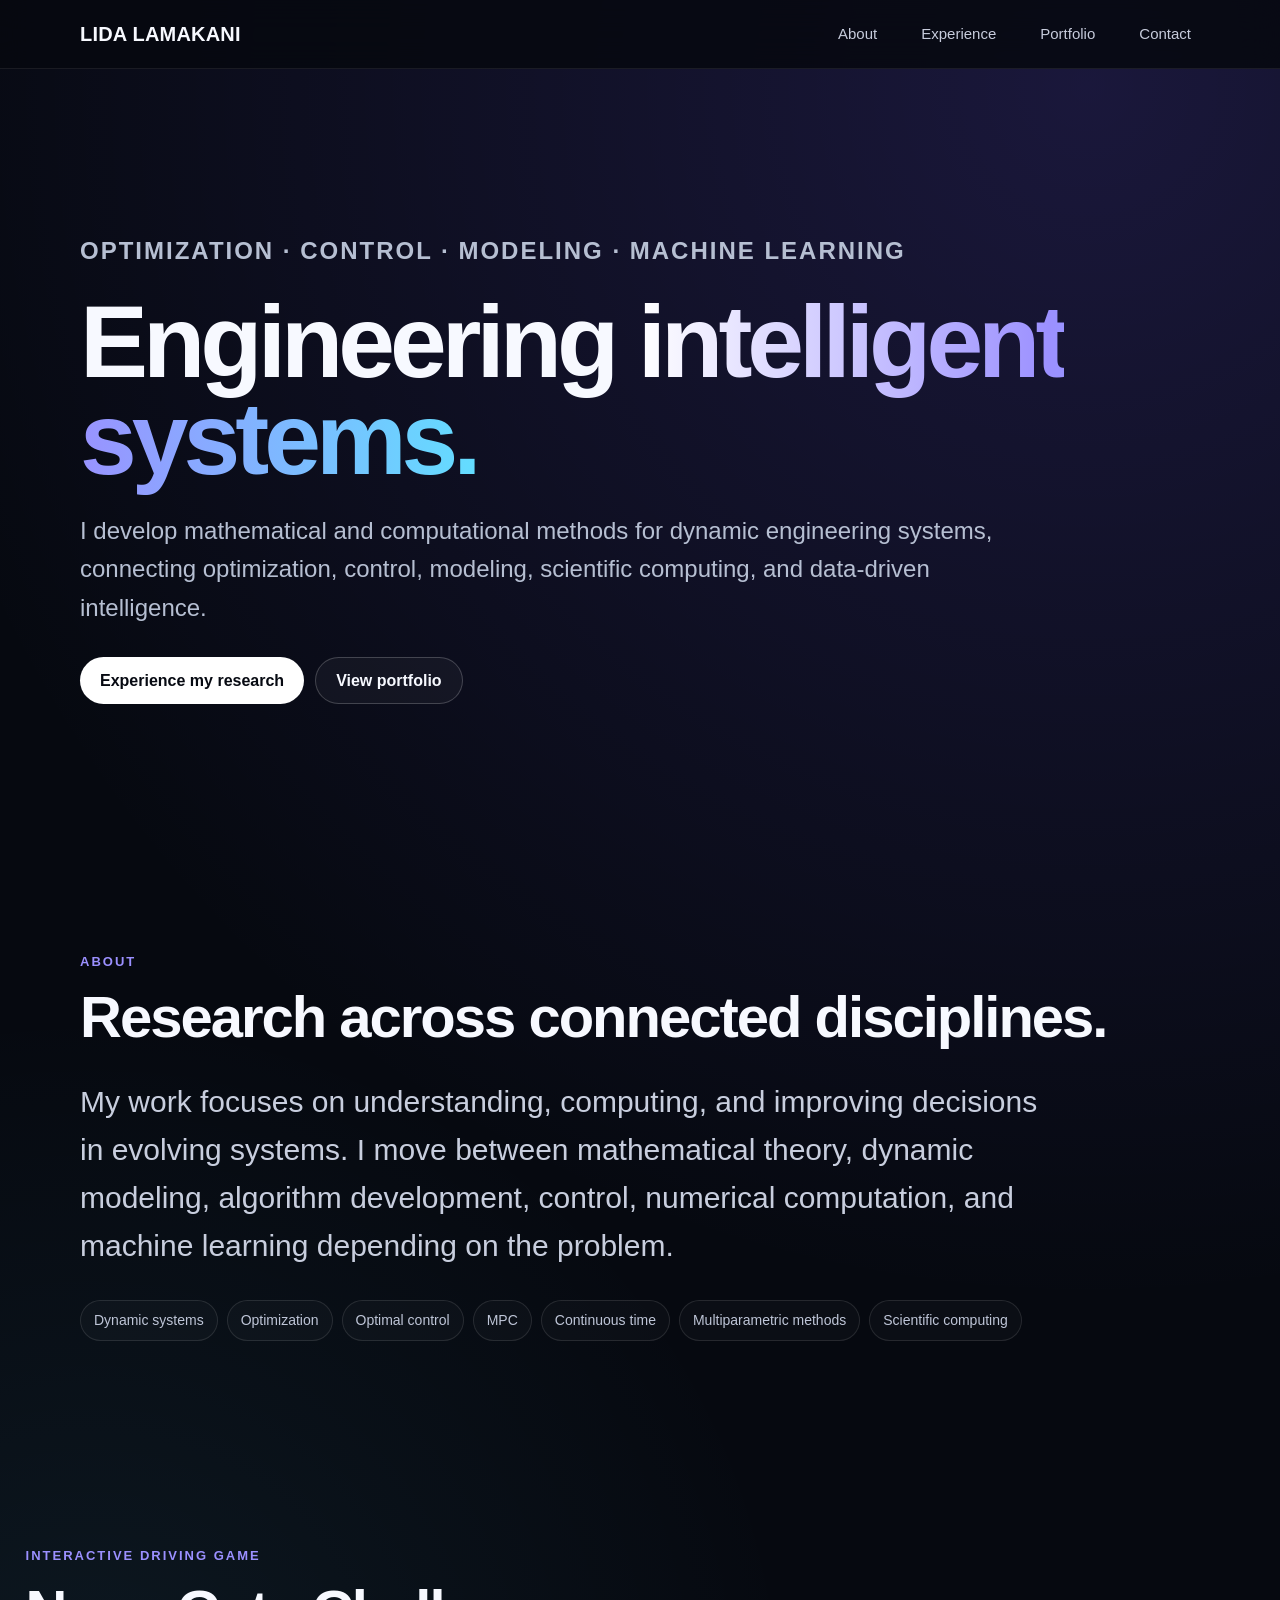
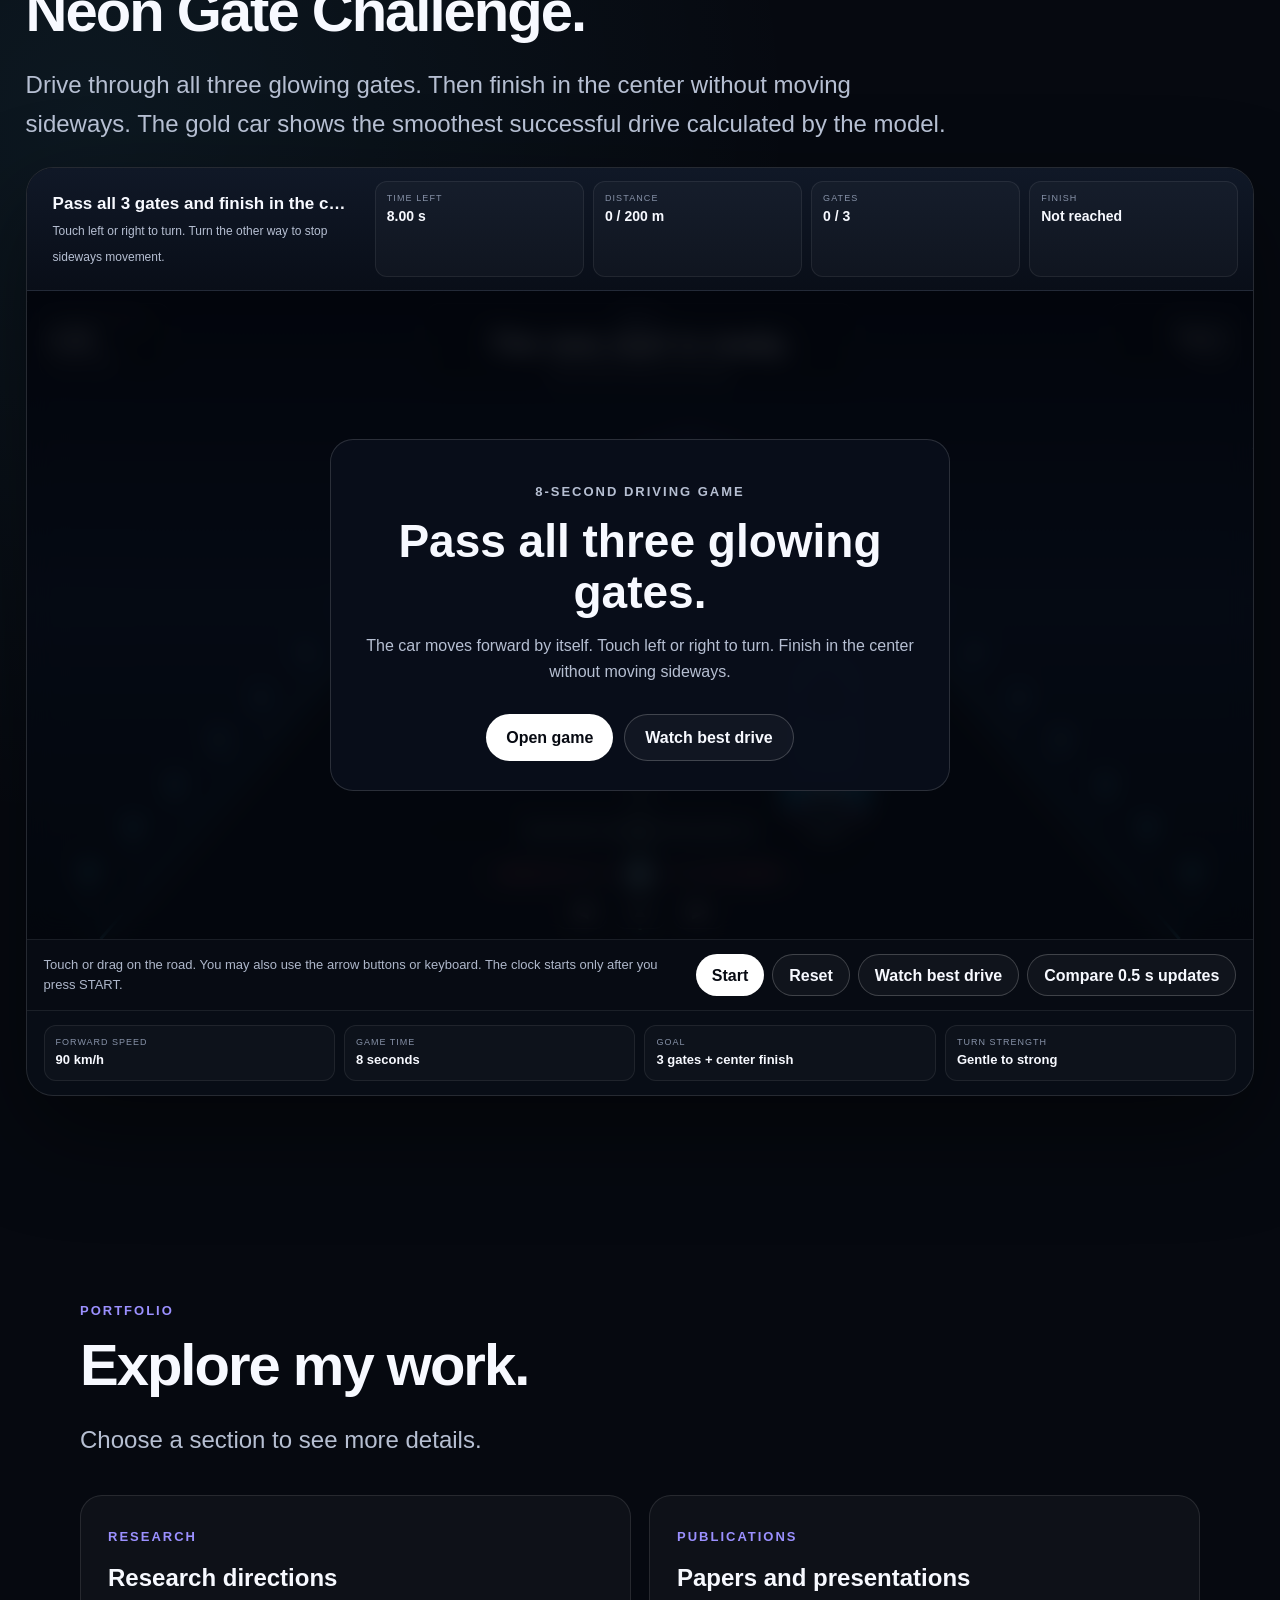
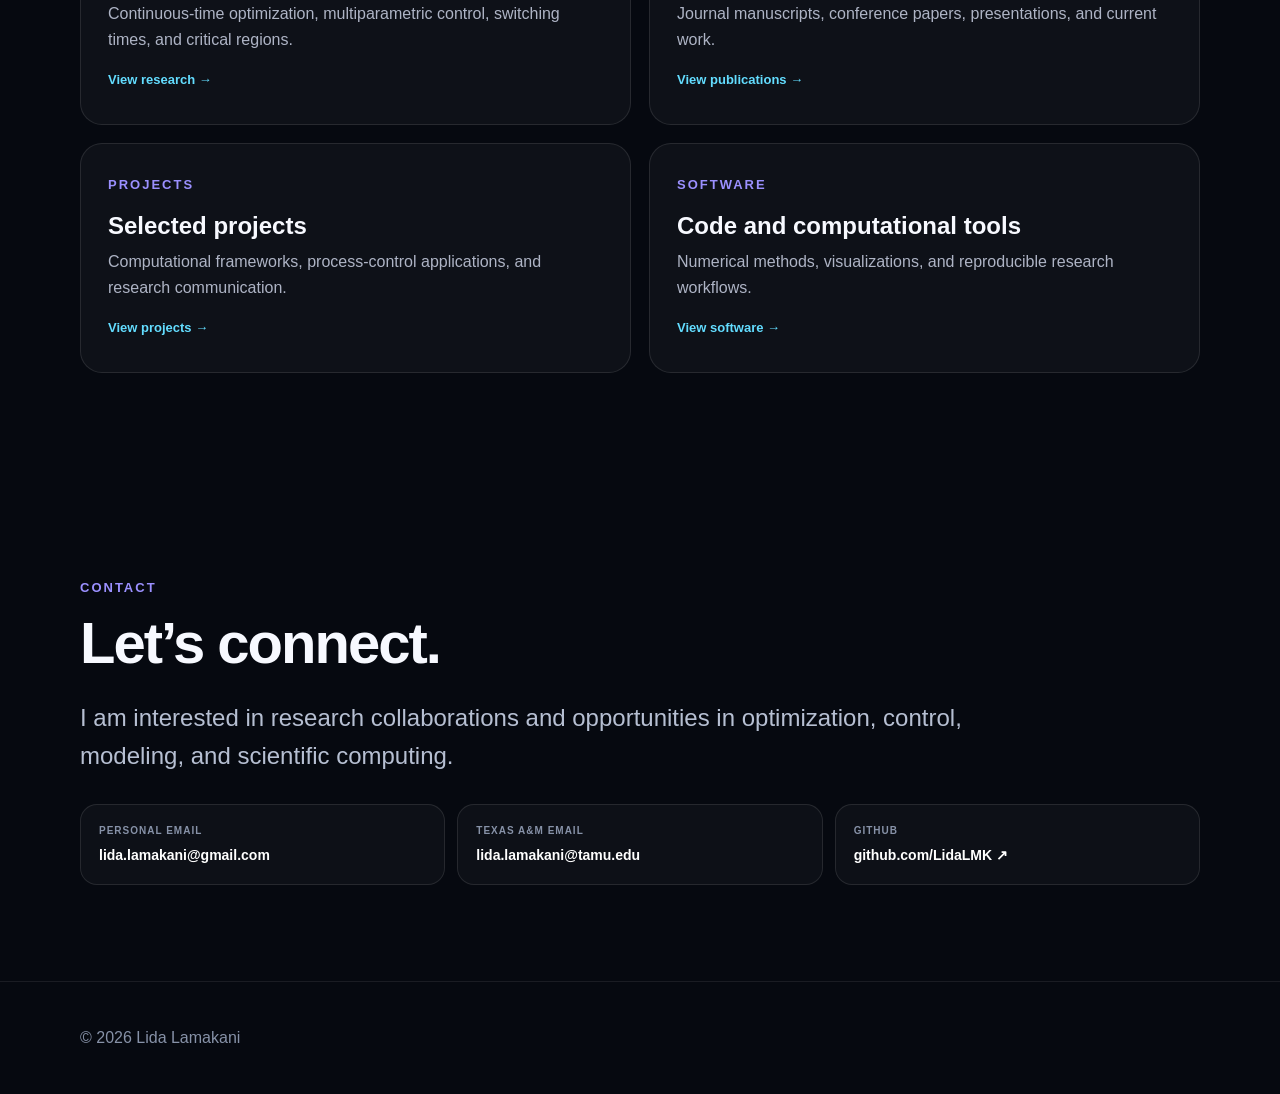
==== commit edafaa5d: "Add files via upload" ====
--- a/index.html
+++ b/index.html
@@ -163,8 +163,14 @@
   pointer-events:none;opacity:1
 }
 .car.gold{z-index:25;width:104px;opacity:0}
-.car.purple{z-index:24;width:104px;opacity:0}
+.car.purple{z-index:27;width:92px;opacity:0}
 .car.show{opacity:1}
+.car.purple.show{
+  opacity:.86;
+  filter:
+    drop-shadow(0 0 7px rgba(155,144,255,.95))
+    drop-shadow(0 18px 20px rgba(0,0,0,.58));
+}
 .car svg{display:block;width:100%;overflow:visible}
 .car .brake{opacity:.55}
 .car-label{
@@ -689,6 +695,7 @@
           <button class="btn primary" id="startButton">Start</button>
           <button class="btn secondary" id="resetButton">Reset</button>
           <button class="btn secondary" id="exactButton">Watch best drive</button>
+          <button class="btn secondary" id="timingButton">Compare 0.5 s updates</button>
         </div>
       </div>
 
@@ -1609,7 +1616,8 @@
   currentTime=game.t,
   displayState={y:game.y,vy:game.vy},
   showGold=false,
-  goldCarScreenY=roadH*.55
+  goldCarScreenY=roadH*.55,
+  showPurple=false
 ){
   const ctx=roadCtx,w=roadW,h=roadH;
   ctx.clearRect(0,0,w,h);
@@ -1721,6 +1729,37 @@
     if(started)ctx.stroke();
     ctx.restore();
   }
+
+  if(showPurple&&sampledHistory.length){
+    ctx.save();
+    ctx.strokeStyle="rgba(155,144,255,.96)";
+    ctx.lineWidth=4;
+    ctx.lineCap="round";
+    ctx.lineJoin="round";
+    ctx.setLineDash([9,7]);
+    ctx.shadowColor="rgba(155,144,255,.62)";
+    ctx.shadowBlur=12;
+    ctx.beginPath();
+
+    let started=false;
+    sampledHistory.forEach(p=>{
+      const timeAhead=p.t-currentTime;
+      if(timeAhead<-1.1||timeAhead>4.6)return;
+
+      const py=courseScreenY(timeAhead,goldCarScreenY);
+      const px=lateralToScreen(p.y,py);
+
+      if(!started){
+        ctx.moveTo(px,py);
+        started=true;
+      }else{
+        ctx.lineTo(px,py);
+      }
+    });
+
+    if(started)ctx.stroke();
+    ctx.restore();
+  }
 }
 
 function setCar(el,state,screenY){
@@ -1970,7 +2009,7 @@
     const ss=sampledStateAt(sampledModel,t);
     roadOffset+=CFG.speed*.016*31;
     const replayY=roadH*.68;
-    drawRoad(t,gs,true,replayY);
+    drawRoad(t,gs,true,replayY,true);
     setCar($("goldCar"),gs,replayY);
     setCar($("purpleCar"),ss,replayY);
     setLabel("goldLabel",gs,replayY,"BEST DRIVE");
@@ -2014,8 +2053,12 @@
     }
     if(p<1)autoFrame=requestAnimationFrame(frame);
     else{
-      populateReveal();
-      later(showReveal,700);
+      story(
+        "NEXT COMPARISON",
+        "Now compare continuous control with 0.5-second updates.",
+        "Gold and purple are both calculated from the equations."
+      );
+      later(startTimingReplay,900);
     }
   }
   autoFrame=requestAnimationFrame(frame);
@@ -2487,6 +2530,10 @@
 $("resetButton").onclick=()=>resetGame(false,selectedStart);
 $("watchButton").onclick=watchExact;
 $("exactButton").onclick=watchExact;
+$("timingButton").onclick=()=>{
+  resetGame(false,selectedStart);
+  startTimingReplay();
+};
 
 $("parameterSlider").addEventListener("input",e=>updateParameterPreview(e.target.value));
 document.querySelectorAll(".scenario-btn").forEach(btn=>{
@@ -2505,7 +2552,13 @@
     (mode==="timing"||mode==="replay") ? roadH*.68 :
     roadH*.70;
 
-  drawRoad(game.t,{y:game.y,vy:game.vy},showGold,goldY);
+  drawRoad(
+    game.t,
+    {y:game.y,vy:game.vy},
+    showGold,
+    goldY,
+    mode==="timing"
+  );
   setCar($("playerCar"),game,roadH*.70);
   if(!$("revealSection").classList.contains("hidden"))populateReveal();
 });
